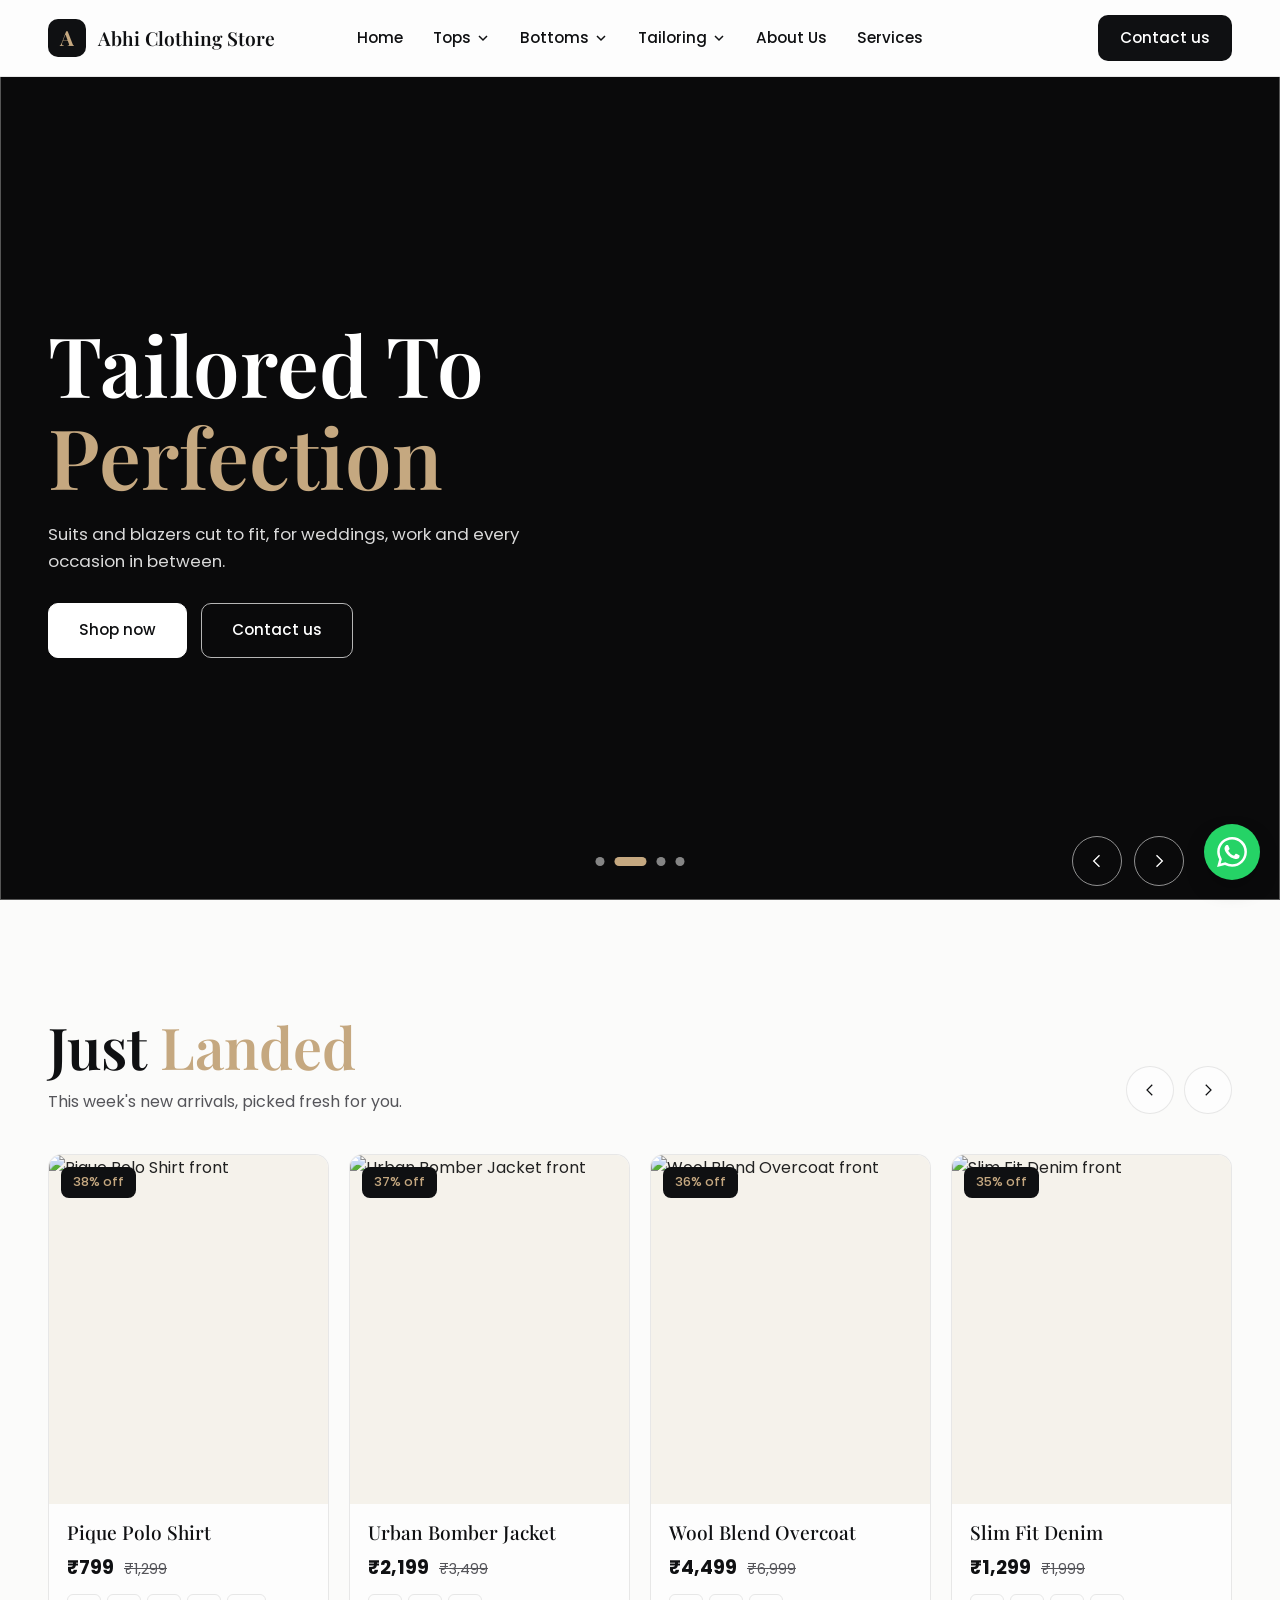
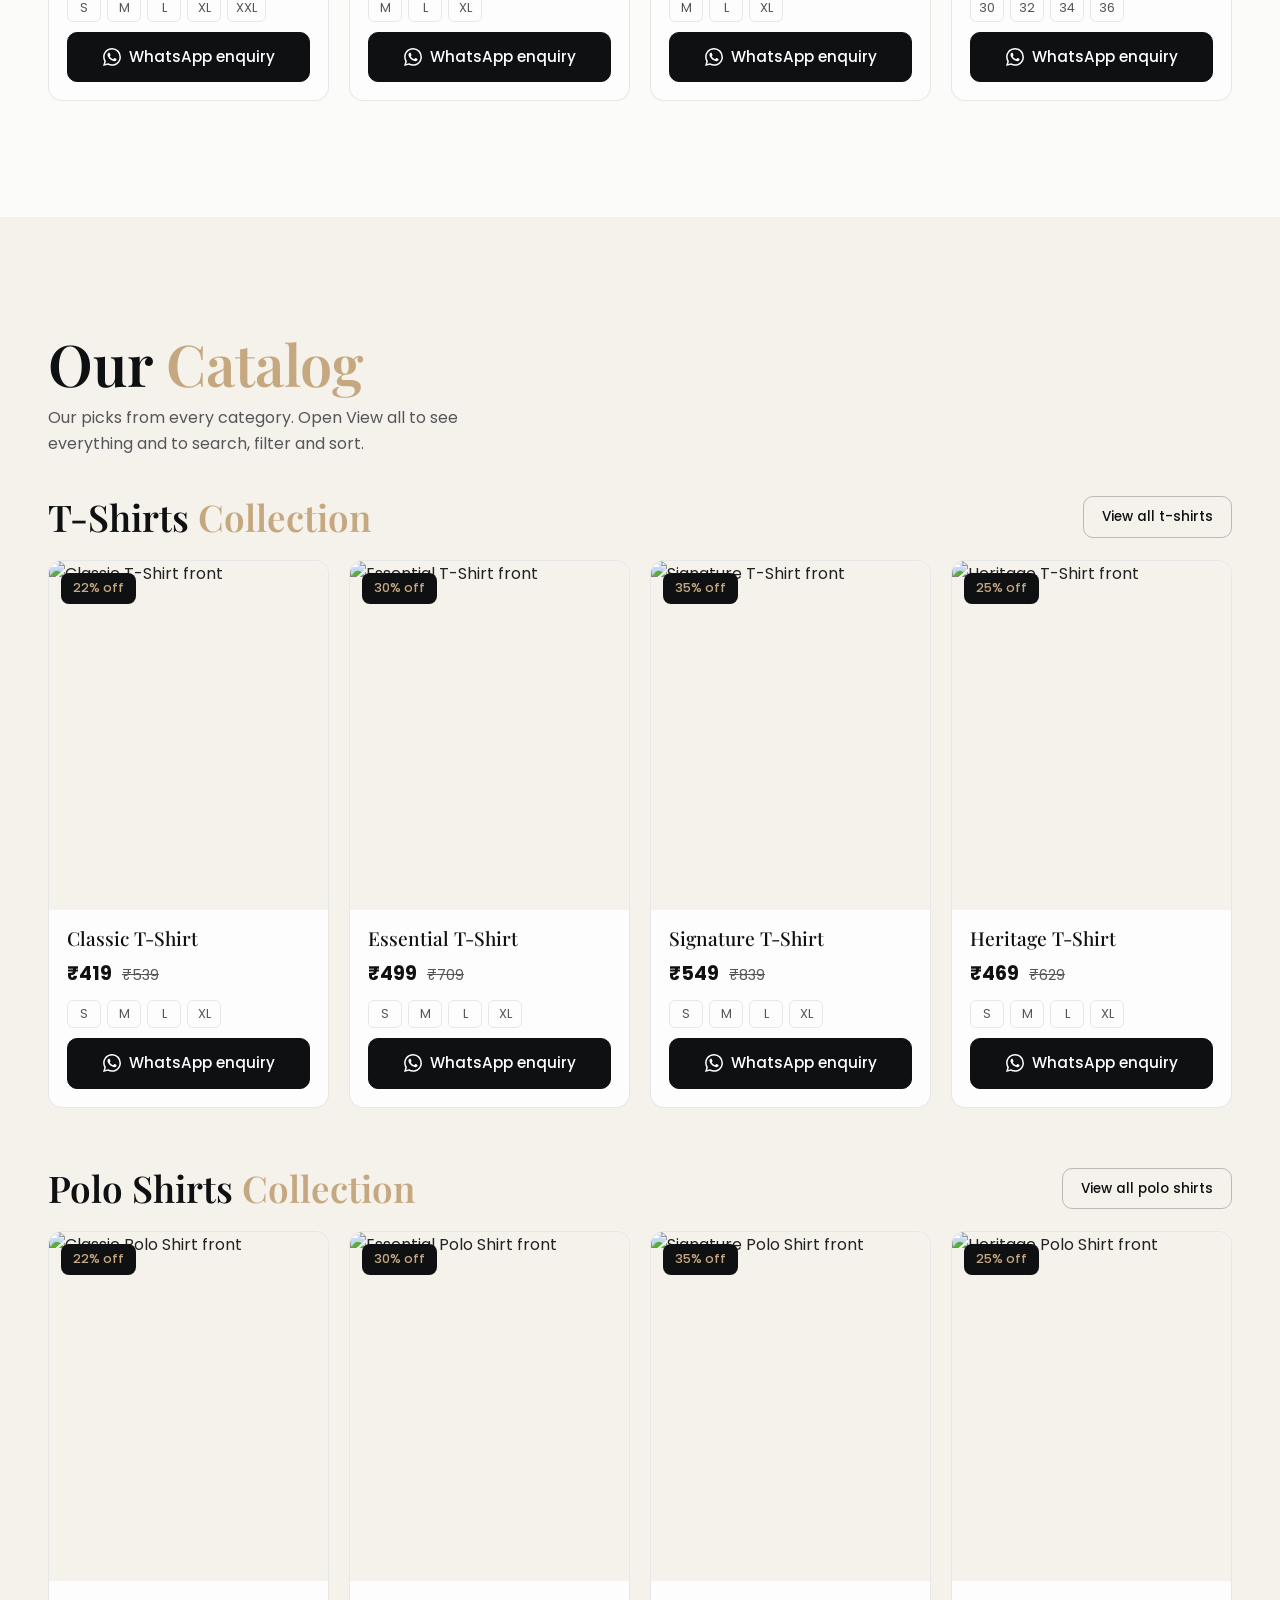
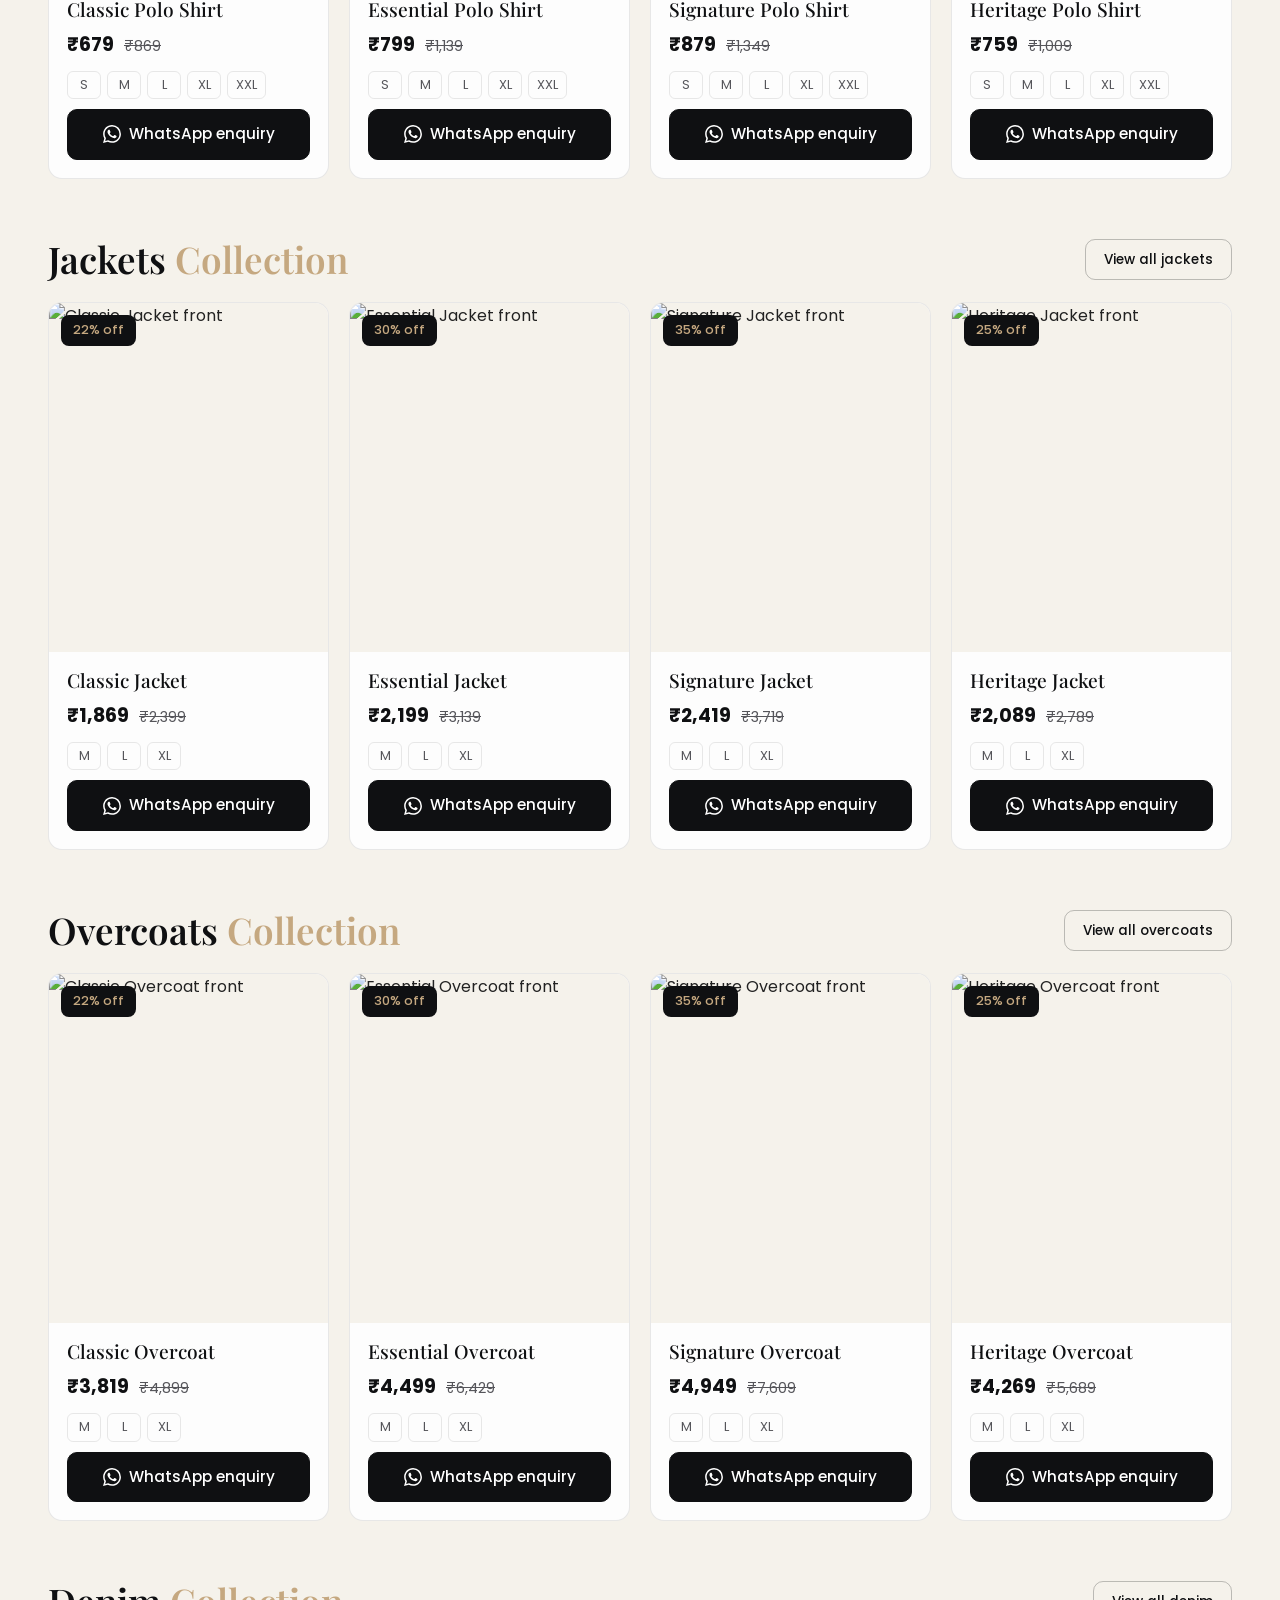
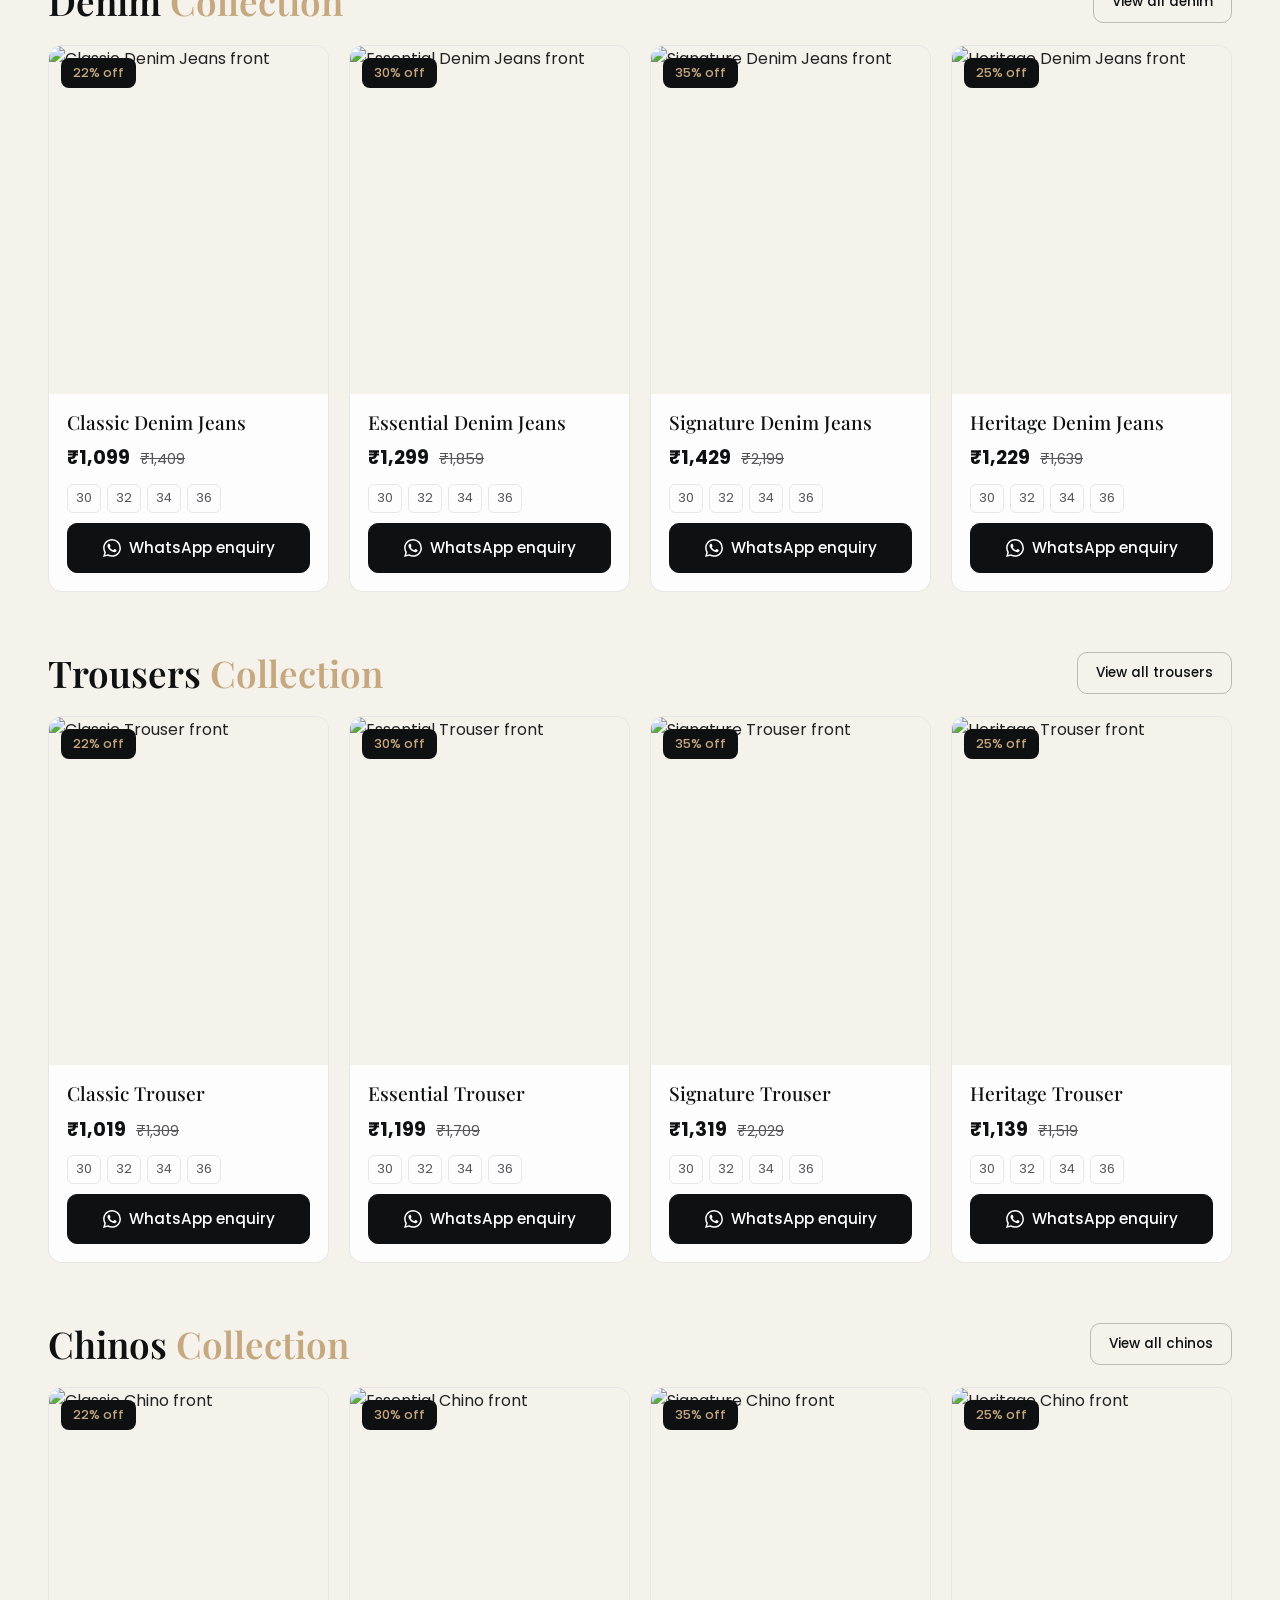
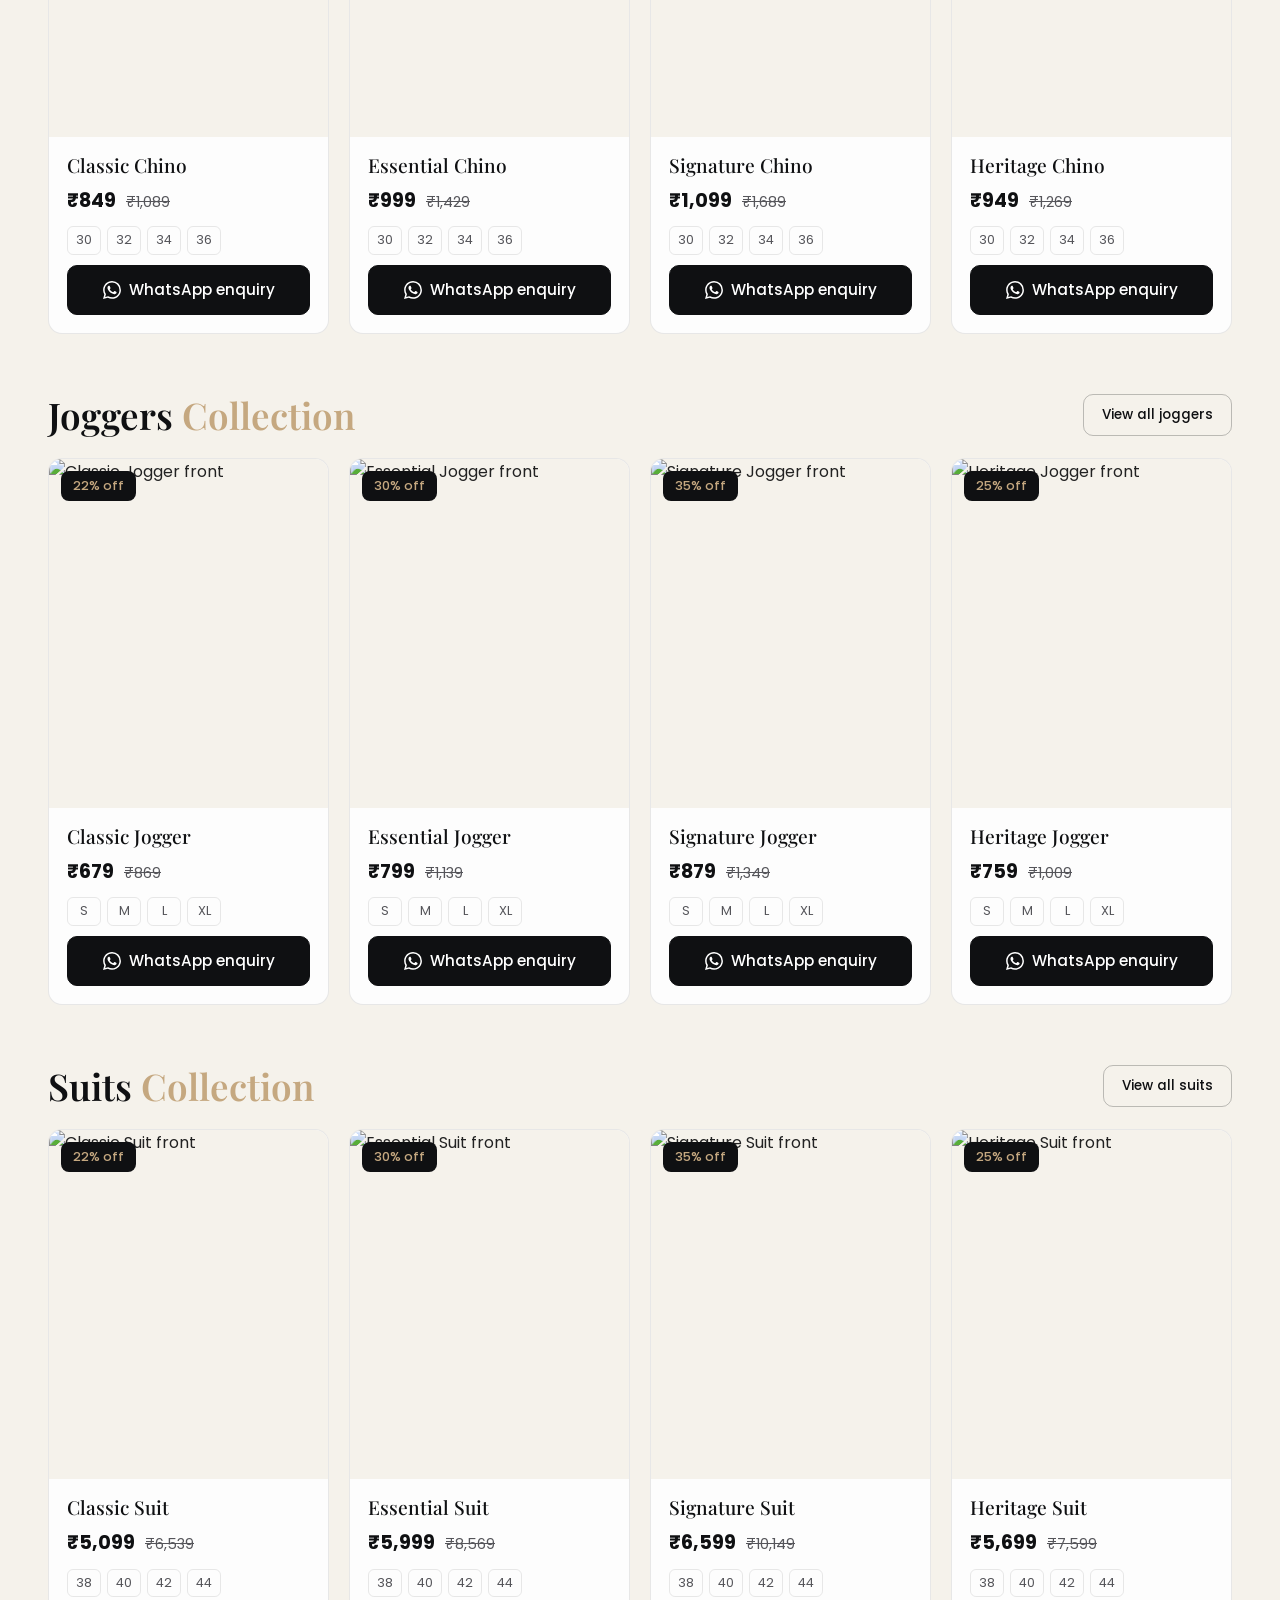
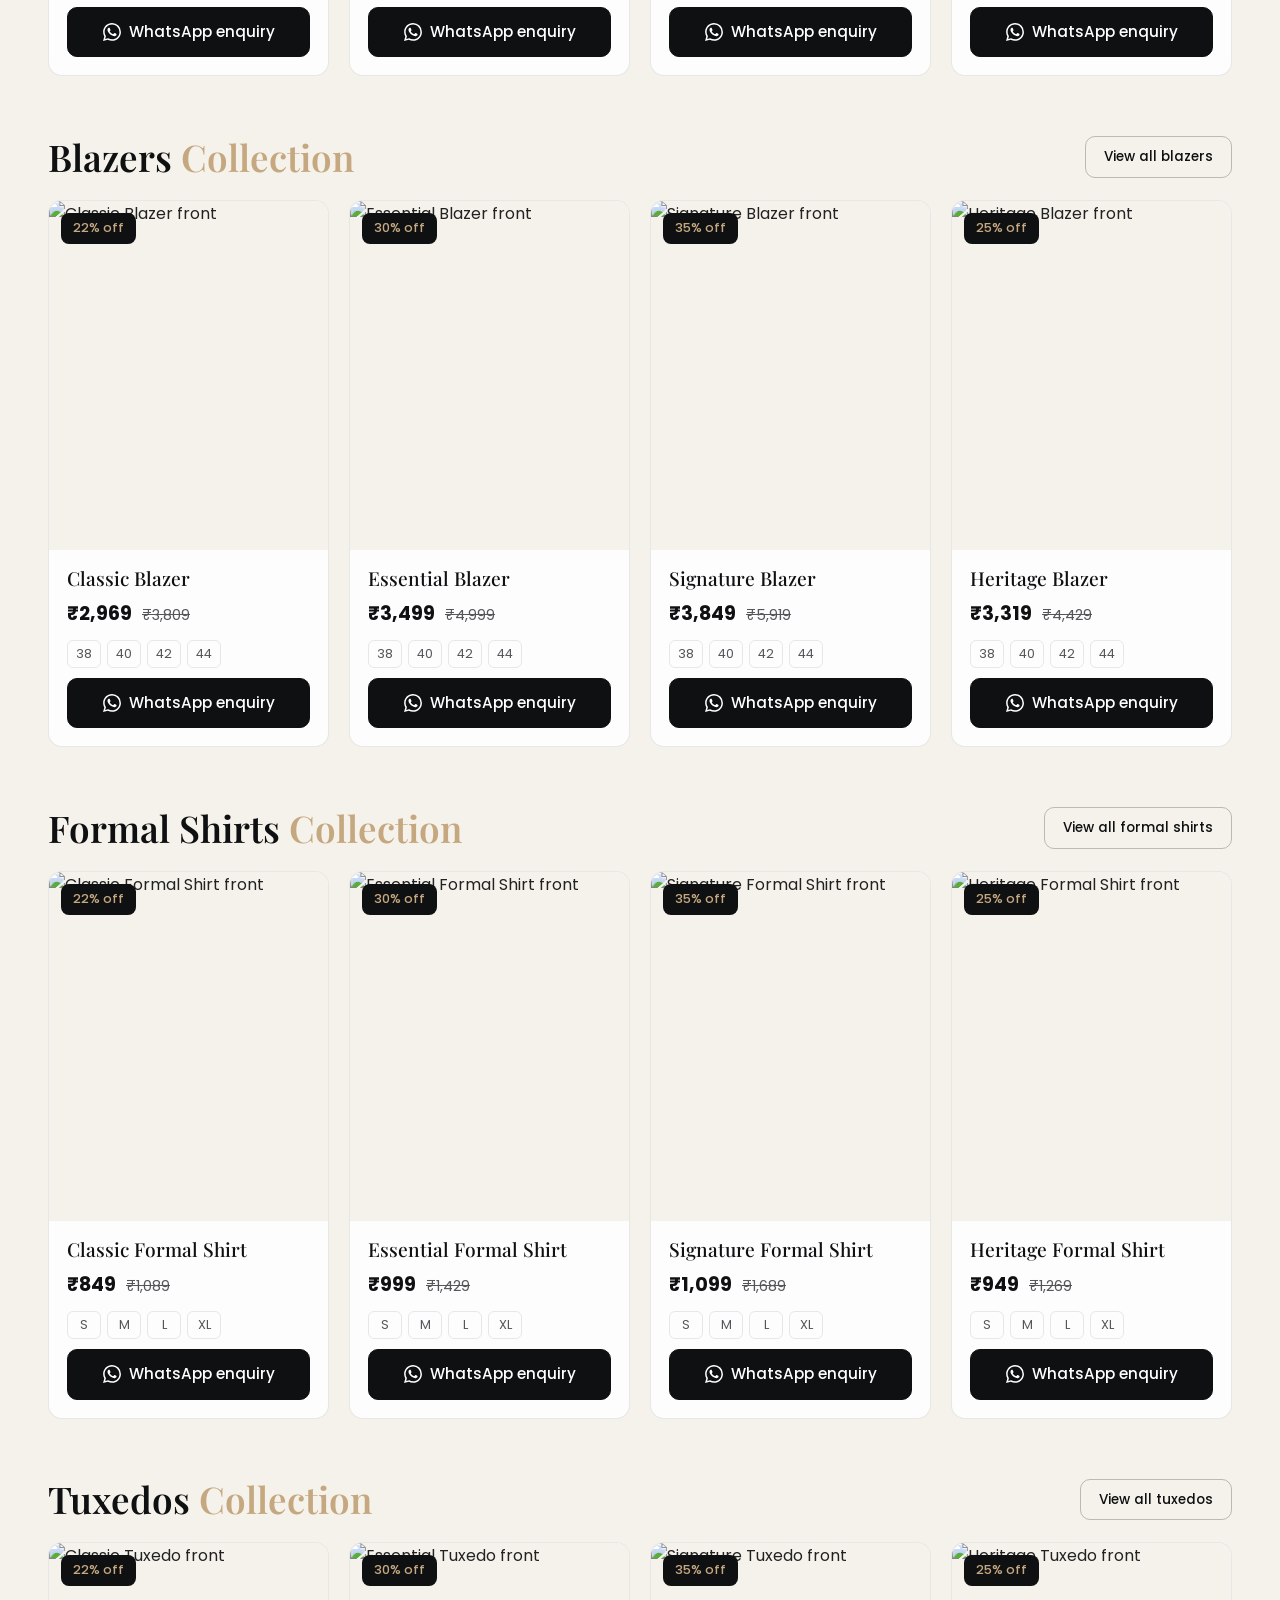
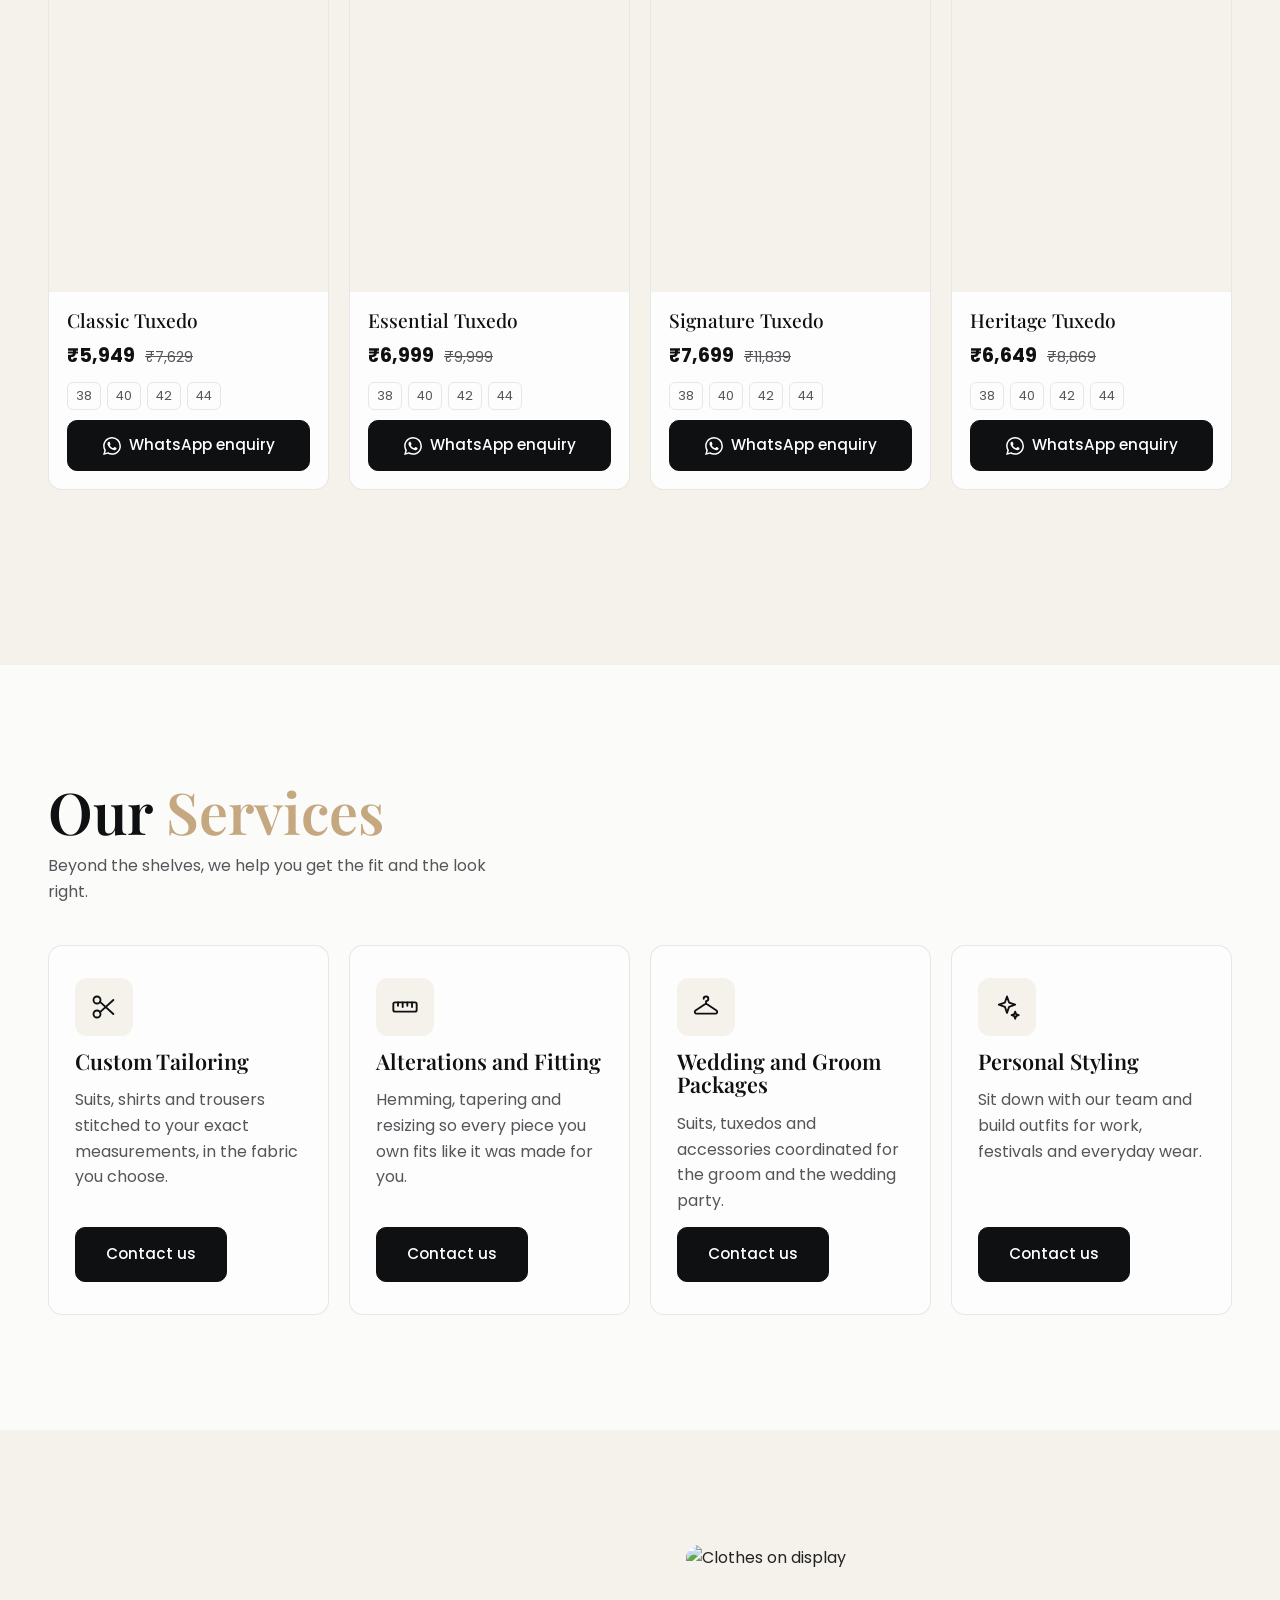
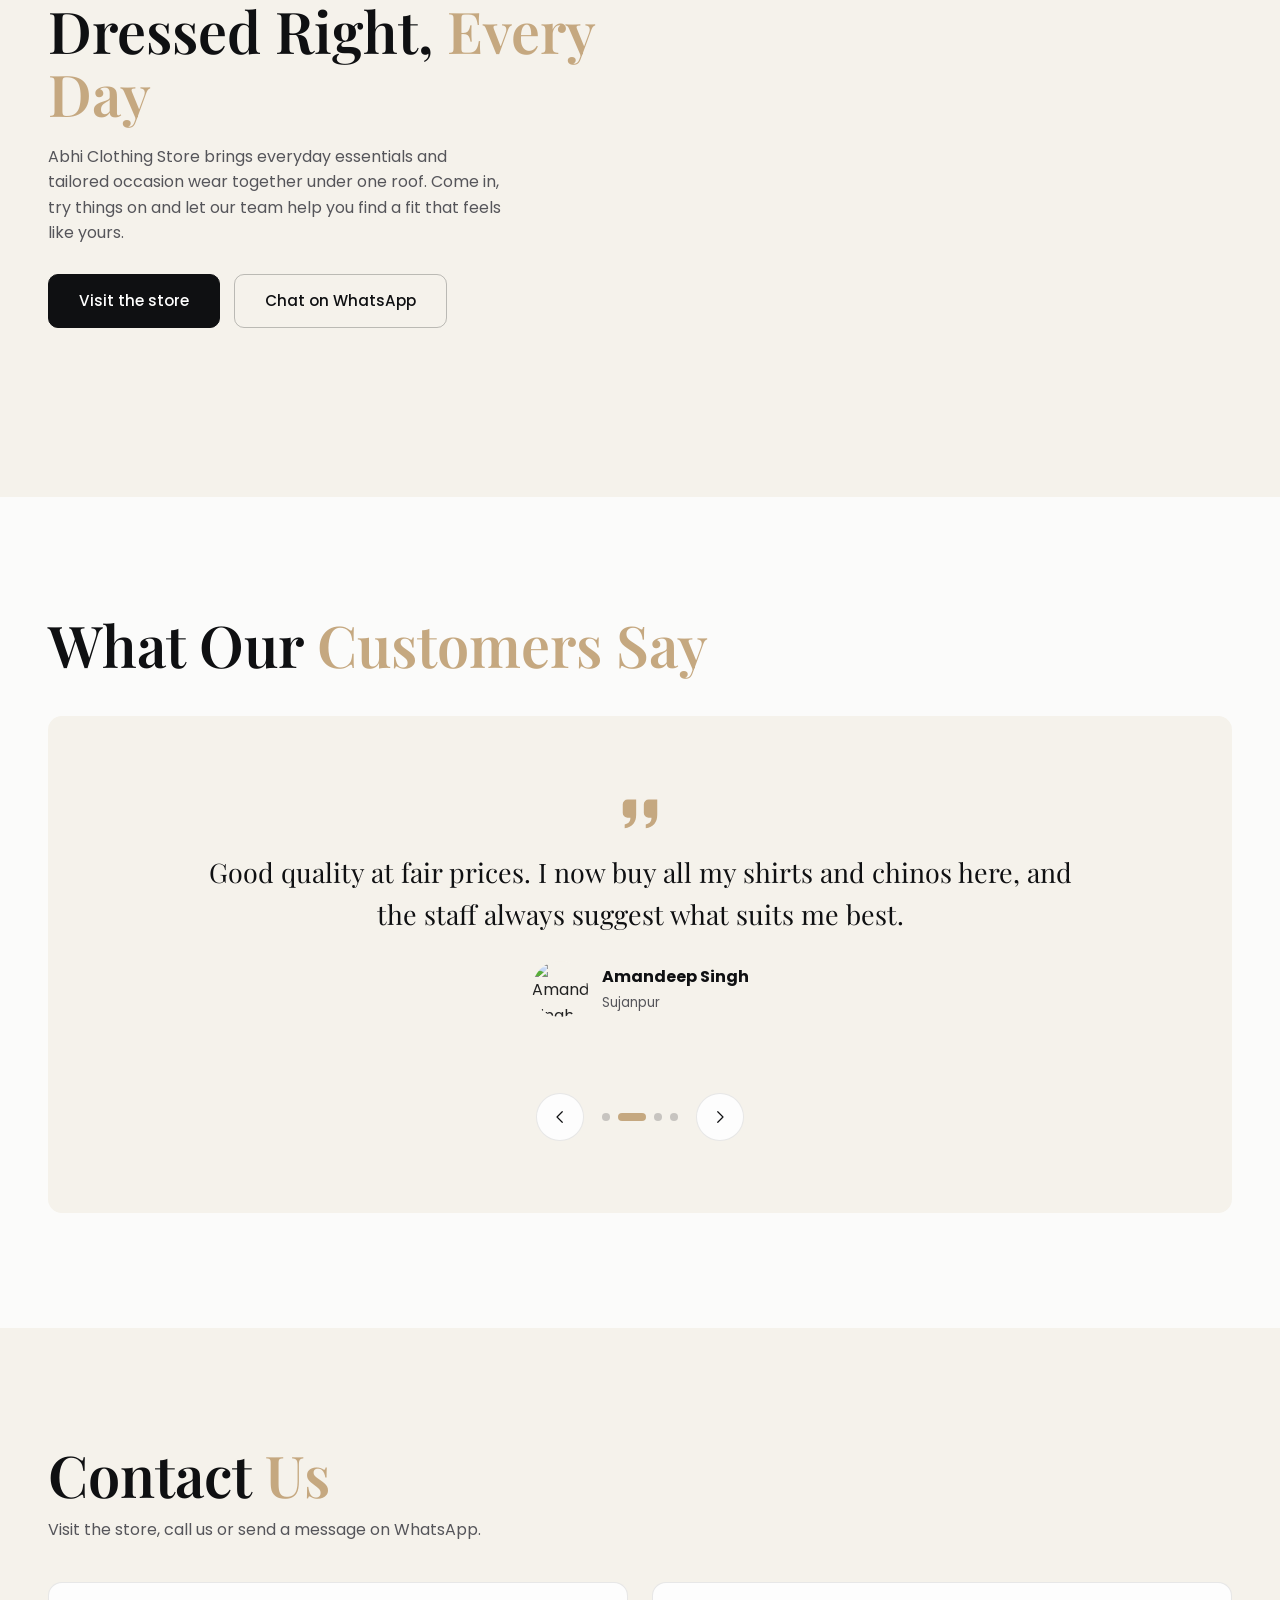
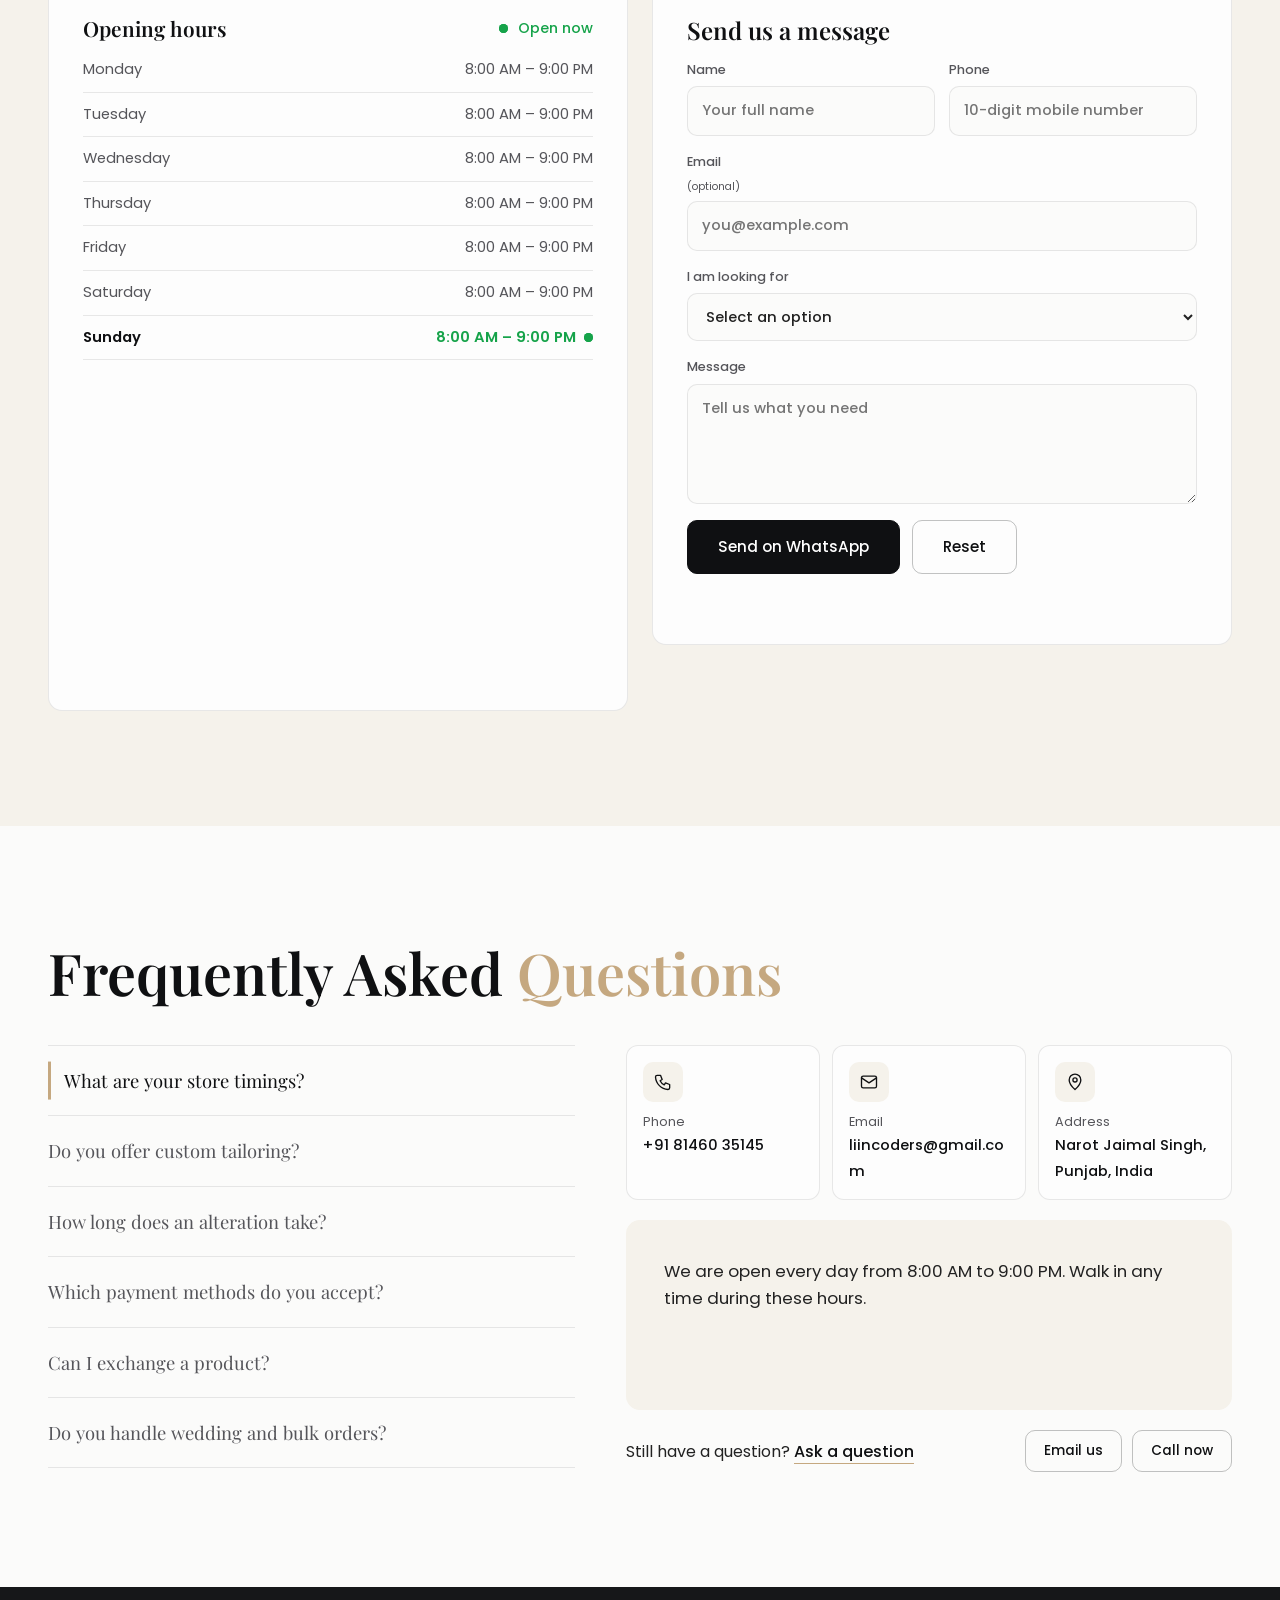
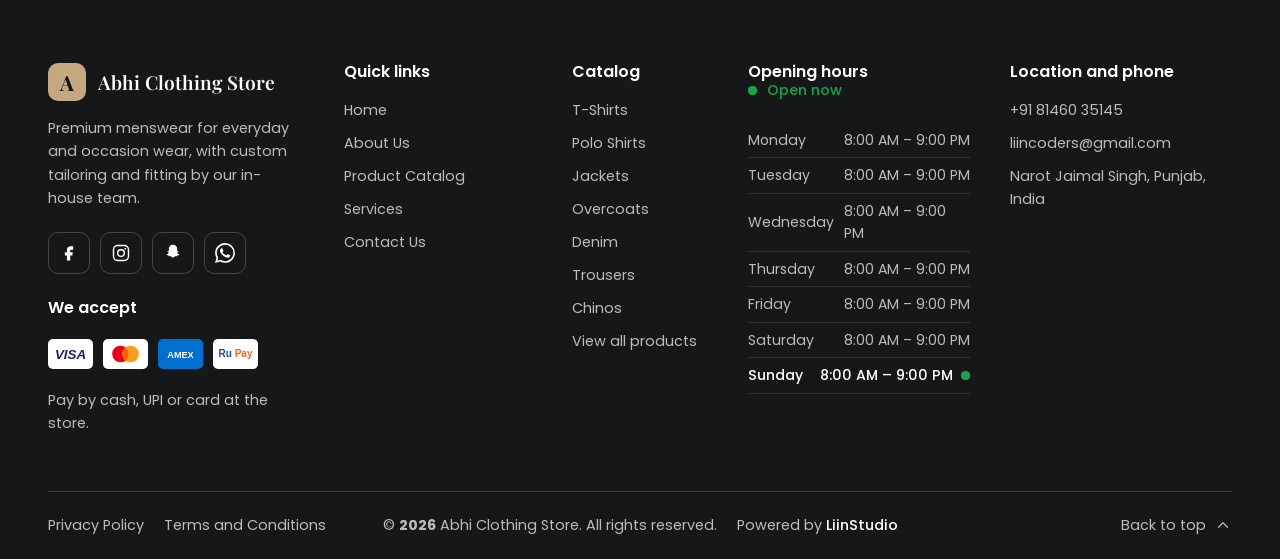
==== index.html @ afdc8471 "success" ====
<!DOCTYPE html>
<html lang="en">

<head>
  <meta charset="UTF-8">
  <meta name="viewport" content="width=device-width, initial-scale=1">
  <title>Abhi Clothing Store</title>
  <link rel="preconnect" href="https://fonts.googleapis.com">
  <link rel="preconnect" href="https://fonts.gstatic.com" crossorigin>
  <link
    href="https://fonts.googleapis.com/css2?family=Playfair+Display:wght@500;600;700&family=Poppins:wght@400;500;600&display=swap"
    rel="stylesheet">
  <link rel="stylesheet" href="style.css">
  <link rel="stylesheet" href="sections.css">
  <link rel="stylesheet" href="responsive.css">
</head>

<body>

  <!-- HEADER: logo left, mega menu navlinks centre, contact button right -->
  <header class="site-header">
    <div class="wrap">
      <a href="#home" class="logo"><span class="logo-mark">A</span><span class="logo-text">Abhi Clothing
          Store</span></a>

      <nav class="main-nav" aria-label="Main">
        <ul>
          <li><a class="nav-link" href="#home">Home</a></li>
          <li><button class="nav-link" type="button" data-menu="tops" aria-expanded="false">Tops<svg viewBox="0 0 12 12"
                fill="none" stroke="currentColor" stroke-width="1.5" aria-hidden="true">
                <path d="M2 4l4 4 4-4" />
              </svg></button></li>
          <li><button class="nav-link" type="button" data-menu="bottoms" aria-expanded="false">Bottoms<svg
                viewBox="0 0 12 12" fill="none" stroke="currentColor" stroke-width="1.5" aria-hidden="true">
                <path d="M2 4l4 4 4-4" />
              </svg></button></li>
          <li><button class="nav-link" type="button" data-menu="tailoring" aria-expanded="false">Tailoring<svg
                viewBox="0 0 12 12" fill="none" stroke="currentColor" stroke-width="1.5" aria-hidden="true">
                <path d="M2 4l4 4 4-4" />
              </svg></button></li>
          <li><a class="nav-link" href="#about">About Us</a></li>
          <li><a class="nav-link" href="#services">Services</a></li>
        </ul>
      </nav>

      <div class="head-end">
        <a class="head-cta" href="#contact">Contact us</a>
        <!-- phone / tablet only: opens the whole catalog panel -->
        <button class="nav-link shop-btn" type="button" data-menu="shop" aria-expanded="false">Shop<svg
            viewBox="0 0 12 12" fill="none" stroke="currentColor" stroke-width="1.5" aria-hidden="true">
            <path d="M2 4l4 4 4-4" />
          </svg></button>
        <button class="menu-btn" type="button" aria-label="Open menu" aria-expanded="false" aria-controls="menu">
          <span class="menu-btn-text">Menu</span><span class="bars"><i></i><i></i></span>
        </button>
      </div>
    </div>

    <!-- Mega menu panel: filled by script.js from the MENU data (floats below the header with a gap) -->
    <div class="mega" id="mega" aria-label="Shop menu"></div>
  </header>

  <!-- FULLSCREEN MENU (phone / tablet) -->
  <div class="menu" id="menu" aria-hidden="true">
    <div class="menu-top">
      <a href="#home" class="logo"><span class="logo-mark">A</span><span class="logo-text">Abhi Clothing
          Store</span></a>
      <button class="menu-x" type="button" aria-label="Close menu"><span class="menu-btn-text">Close</span><span
          class="bars"><i></i><i></i></span></button>
    </div>
    <div class="menu-body">
      <nav class="menu-nav" aria-label="Menu">
        <ul>
          <li style="--i:0"><a href="#home"><span class="thumb"><img data-img="photo-1441984904996-e0b6ba687e04"
                  alt=""></span>Home</a></li>
          <li style="--i:1"><a href="#about"><span class="thumb"><img data-img="photo-1556905055-8f358a7a47b2"
                  alt=""></span>About Us</a></li>
          <li style="--i:2"><a href="#catalog"><span class="thumb"><img data-img="photo-1490481651871-ab68de25d43d"
                  alt=""></span>Product Catalog</a></li>
          <li style="--i:3"><a href="#services"><span class="thumb"><img data-img="photo-1507679799987-c73779587ccf"
                  alt=""></span>Services</a></li>
          <li style="--i:4"><a href="#contact"><span class="thumb"><img data-img="photo-1489987707025-afc232f7ea0f"
                  alt=""></span>Contact Us</a></li>
        </ul>
      </nav>
    </div>
    <div class="menu-foot">
      <a href="tel:+918146035145">+91 81460 35145</a>
      <!-- TODO: client ki email aane par replace karni hai -->
      <a href="mailto:liincoders@gmail.com">liincoders@gmail.com</a>
    </div>
  </div>
  <main>
    <!-- 01. HERO SLIDER -->
    <section class="hero" id="home" aria-roledescription="carousel">
      <div class="h-slide on">
        <img src="https://images.unsplash.com/photo-1441984904996-e0b6ba687e04?auto=format&fit=crop&w=1600&q=70" alt="">
        <div class="h-body">
          <h1>The Winter <span>Collection</span></h1>
          <p>Layered warmth in wool, leather and knit, made for cold mornings.</p>
          <div class="h-btns"><a class="btn btn-solid" href="#arrivals">Shop now</a><a class="btn btn-line"
              href="#contact">Contact us</a></div>
        </div>
      </div>
      <div class="h-slide">
        <img src="https://images.unsplash.com/photo-1507679799987-c73779587ccf?auto=format&fit=crop&w=1600&q=70" alt="">
        <div class="h-body">
          <h1>Tailored To <span>Perfection</span></h1>
          <p>Suits and blazers cut to fit, for weddings, work and every occasion in between.</p>
          <div class="h-btns"><a class="btn btn-solid" href="#arrivals">Shop now</a><a class="btn btn-line"
              href="#contact">Contact us</a></div>
        </div>
      </div>
      <div class="h-slide">
        <img src="https://images.unsplash.com/photo-1490481651871-ab68de25d43d?auto=format&fit=crop&w=1600&q=70" alt="">
        <div class="h-body">
          <h1>Everyday <span>Essentials</span></h1>
          <p>Tees, polos and denim you will reach for first, every single day.</p>
          <div class="h-btns"><a class="btn btn-solid" href="#arrivals">Shop now</a><a class="btn btn-line"
              href="#contact">Contact us</a></div>
        </div>
      </div>
      <div class="h-slide">
        <img src="https://images.unsplash.com/photo-1617137968427-85924c800a22?auto=format&fit=crop&w=1600&q=70" alt="">
        <div class="h-body">
          <h1>Dress For The <span>Occasion</span></h1>
          <p>From festive evenings to formal days, find a look that fits the moment.</p>
          <div class="h-btns"><a class="btn btn-solid" href="#arrivals">Shop now</a><a class="btn btn-line"
              href="#contact">Contact us</a></div>
        </div>
      </div>
      <button class="h-arrow h-prev" type="button" aria-label="Previous slide"><svg viewBox="0 0 24 24" fill="none"
          stroke="currentColor" stroke-width="1.6" aria-hidden="true">
          <path d="M15 5l-7 7 7 7" />
        </svg></button>
      <button class="h-arrow h-next" type="button" aria-label="Next slide"><svg viewBox="0 0 24 24" fill="none"
          stroke="currentColor" stroke-width="1.6" aria-hidden="true">
          <path d="M9 5l7 7-7 7" />
        </svg></button>
      <div class="h-dots"><button type="button" class="on" aria-label="Slide 1"></button><button type="button" class=""
          aria-label="Slide 2"></button><button type="button" class="" aria-label="Slide 3"></button><button
          type="button" class="" aria-label="Slide 4"></button></div>
    </section>

    <!-- 02. LATEST ARRIVALS -->
    <section class="sec" id="arrivals">
      <div class="sec-in">
        <div class="sec-head">
          <div>
            <h2>Just <span>Landed</span></h2>
            <p>This week's new arrivals, picked fresh for you.</p>
          </div>
          <div class="s-arrows">
            <button class="s-arrow s-prev" type="button" aria-label="Previous"><svg viewBox="0 0 24 24" fill="none"
                stroke="currentColor" stroke-width="1.6" aria-hidden="true">
                <path d="M15 5l-7 7 7 7" />
              </svg></button>
            <button class="s-arrow s-next" type="button" aria-label="Next"><svg viewBox="0 0 24 24" fill="none"
                stroke="currentColor" stroke-width="1.6" aria-hidden="true">
                <path d="M9 5l7 7-7 7" />
              </svg></button>
          </div>
        </div>
        <div class="track"></div>
      </div>
    </section>
    <!-- 03. CATALOG (products are generated by site.js) -->
    <section class="sec sand" id="catalog">
      <div class="sec-in">
        <div class="sec-head">
          <div>
            <h2>Our <span>Catalog</span></h2>
            <p>Our picks from every category. Open View all to see everything and to search, filter and sort.</p>
          </div>
        </div>

        <div id="shop"></div>
      </div>
    </section>

    <!-- 04. SERVICES -->
    <section class="sec" id="services">
      <div class="sec-in">
        <div class="sec-head">
          <div>
            <h2>Our <span>Services</span></h2>
            <p>Beyond the shelves, we help you get the fit and the look right.</p>
          </div>
        </div>
        <div class="svc-grid">
          <article class="svc"><span class="ico"><svg viewBox="0 0 24 24" fill="none" stroke="currentColor"
                stroke-width="1.6" stroke-linecap="round" stroke-linejoin="round" aria-hidden="true">
                <path d="M8.6 7.6L20 18M8.6 16.4L20 6" />
                <circle cx='6' cy='6' r='3' />
                <circle cx='6' cy='18' r='3' />
              </svg></span>
            <h3>Custom Tailoring</h3>
            <p>Suits, shirts and trousers stitched to your exact measurements, in the fabric you choose.</p><a
              class="btn btn-dark" href="#contact">Contact us</a>
          </article>
          <article class="svc"><span class="ico"><svg viewBox="0 0 24 24" fill="none" stroke="currentColor"
                stroke-width="1.6" stroke-linecap="round" stroke-linejoin="round" aria-hidden="true">
                <rect x='2' y='8' width='20' height='8' rx='1.5' />
                <path d="M6 8v3M10 8v4M14 8v3M18 8v4" />
              </svg></span>
            <h3>Alterations and Fitting</h3>
            <p>Hemming, tapering and resizing so every piece you own fits like it was made for you.</p><a
              class="btn btn-dark" href="#contact">Contact us</a>
          </article>
          <article class="svc"><span class="ico"><svg viewBox="0 0 24 24" fill="none" stroke="currentColor"
                stroke-width="1.6" stroke-linecap="round" stroke-linejoin="round" aria-hidden="true">
                <path d="M12 7a2 2 0 1 0-2-2M12 7v2L3 15a1.5 1.5 0 0 0 .9 2.7h16.2A1.5 1.5 0 0 0 21 15l-9-6" />
              </svg></span>
            <h3>Wedding and Groom Packages</h3>
            <p>Suits, tuxedos and accessories coordinated for the groom and the wedding party.</p><a
              class="btn btn-dark" href="#contact">Contact us</a>
          </article>
          <article class="svc"><span class="ico"><svg viewBox="0 0 24 24" fill="none" stroke="currentColor"
                stroke-width="1.6" stroke-linecap="round" stroke-linejoin="round" aria-hidden="true">
                <path
                  d="M12 3l1.8 5.2L19 10l-5.2 1.8L12 17l-1.8-5.2L5 10l5.2-1.8zM19 16l.8 2.2L22 19l-2.2.8L19 22l-.8-2.2L16 19l2.2-.8z" />
              </svg></span>
            <h3>Personal Styling</h3>
            <p>Sit down with our team and build outfits for work, festivals and everyday wear.</p><a
              class="btn btn-dark" href="#contact">Contact us</a>
          </article>
        </div>
      </div>
    </section>

    <!-- 05. CTA (also the About Us anchor) -->
    <section class="sec sand" id="about">
      <div class="sec-in cta">
        <div>
          <h2>Dressed Right, <span>Every Day</span></h2>
          <p>Abhi Clothing Store brings everyday essentials and tailored occasion wear together under one roof. Come in,
            try things on and let our team help you find a fit that feels like yours.</p>
          <div class="h-btns"><a class="btn btn-dark" href="#contact">Visit the store</a><a class="btn btn-out"
              href="https://wa.me/918146035145" target="_blank" rel="noopener">Chat on WhatsApp</a></div>
        </div>
        <div class="cta-i"><img
            src="https://images.unsplash.com/photo-1523381210434-271e8be1f52b?auto=format&fit=crop&w=1000&q=70"
            alt="Clothes on display" loading="lazy"></div>
      </div>
    </section>

    <!-- 05b. TESTIMONIALS -->
    <section class="sec" id="reviews">
      <div class="sec-in">
        <div class="sec-head">
          <div>
            <h2>What Our <span>Customers Say</span></h2>
          </div>
        </div>
        <div class="tm">
          <div>
            <svg class="tm-q" viewBox="0 0 24 24" aria-hidden="true">
              <path
                d="M10 6H5.5A2.5 2.5 0 0 0 3 8.5V13a2.5 2.5 0 0 0 2.5 2.5H7c0 2-1 3-3 3.5V21c4-.5 6-3 6-7V6zm11 0h-4.5A2.5 2.5 0 0 0 14 8.5V13a2.5 2.5 0 0 0 2.5 2.5H18c0 2-1 3-3 3.5V21c4-.5 6-3 6-7V6z" />
            </svg>
            <div class="tm-slides">
              <figure class="tm-s on">
                <blockquote>Bought a suit for my brother's wedding and the fit was spot on. The team patiently showed me
                  every option and the alteration was ready before the function.</blockquote>
                <figcaption><img
                    src="https://images.unsplash.com/photo-1507003211169-0a1dd7228f2d?auto=format&fit=crop&w=120&h=120&q=70"
                    alt="Karan Mehta" width="56" height="56" loading="lazy">
                  <div><b>Karan Mehta</b><small>Pathankot</small></div>
                </figcaption>
              </figure>
              <figure class="tm-s">
                <blockquote>Good quality at fair prices. I now buy all my shirts and chinos here, and the staff always
                  suggest what suits me best.</blockquote>
                <figcaption><img
                    src="https://images.unsplash.com/photo-1500648767791-00dcc994a43e?auto=format&fit=crop&w=120&h=120&q=70"
                    alt="Amandeep Singh" width="56" height="56" loading="lazy">
                  <div><b>Amandeep Singh</b><small>Sujanpur</small></div>
                </figcaption>
              </figure>
              <figure class="tm-s">
                <blockquote>The custom blazer turned out better than I imagined. Clean stitching, right fabric and
                  delivered on the promised day.</blockquote>
                <figcaption><img
                    src="https://images.unsplash.com/photo-1472099645785-5658abf4ff4e?auto=format&fit=crop&w=120&h=120&q=70"
                    alt="Vikram Sethi" width="56" height="56" loading="lazy">
                  <div><b>Vikram Sethi</b><small>Narot Jaimal Singh</small></div>
                </figcaption>
              </figure>
              <figure class="tm-s">
                <blockquote>Honest advice and a very wide range. I picked a full wedding look in one visit without any
                  stress.</blockquote>
                <figcaption><img
                    src="https://images.unsplash.com/photo-1519085360753-af0119f7cbe7?auto=format&fit=crop&w=120&h=120&q=70"
                    alt="Gurpreet Bajwa" width="56" height="56" loading="lazy">
                  <div><b>Gurpreet Bajwa</b><small>Pathankot</small></div>
                </figcaption>
              </figure>
            </div>
            <div class="tm-nav">
              <button class="s-arrow tm-prev" type="button" aria-label="Previous review"><svg viewBox="0 0 24 24"
                  fill="none" stroke="currentColor" stroke-width="1.6" stroke-linecap="round" stroke-linejoin="round"
                  aria-hidden="true">
                  <path d="M15 5l-7 7 7 7" />
                </svg></button>
              <div class="tm-dots"><button type="button" class="on" aria-label="Review 1"></button><button type="button"
                  class="" aria-label="Review 2"></button><button type="button" class=""
                  aria-label="Review 3"></button><button type="button" class="" aria-label="Review 4"></button></div>
              <button class="s-arrow tm-next" type="button" aria-label="Next review"><svg viewBox="0 0 24 24"
                  fill="none" stroke="currentColor" stroke-width="1.6" stroke-linecap="round" stroke-linejoin="round"
                  aria-hidden="true">
                  <path d="M9 5l7 7-7 7" />
                </svg></button>
            </div>
          </div>
        </div>
      </div>
    </section>

    <!-- 06. CONTACT -->
    <section class="sec sand" id="contact">
      <div class="sec-in">
        <div class="sec-head">
          <div>
            <h2>Contact <span>Us</span></h2>
            <p>Visit the store, call us or send a message on WhatsApp.</p>
          </div>
        </div>
        <div class="ct">
          <div class="box">

            <div class="hours">
              <div class="hrs-h">
                <h3>Opening hours</h3><span class="live" id="live"><i class="dot"></i><em></em></span>
              </div>
              <ul id="hrs"></ul>
            </div>
            <iframe class="map" title="Store location" loading="lazy" allowfullscreen
              referrerpolicy="no-referrer-when-downgrade"
              src="https://www.google.com/maps?q=Narot+Jaimal+Singh,+Punjab,+India&output=embed"></iframe>
          </div>
          <div class="box">
            <form id="cf" method="post" action="#contact" novalidate>
              <h3>Send us a message</h3>
              <div class="row2">
                <label class="f">Name<input name="n" autocomplete="name" placeholder="Your full name"></label>
                <label class="f">Phone<input name="p" type="tel" inputmode="numeric" maxlength="10"
                    autocomplete="tel-national" placeholder="10-digit mobile number"></label>
              </div>
              <label class="f">Email <small>(optional)</small><input name="e" type="email" autocomplete="email"
                  placeholder="you@example.com"></label>
              <label class="f">I am looking for<select name="s">
                  <option value="">Select an option</option>
                  <option>Tops (T-shirts, polos, jackets)</option>
                  <option>Bottoms (denim, trousers, chinos)</option>
                  <option>Suits and blazers</option>
                  <option>Custom tailoring</option>
                  <option>Alterations</option>
                  <option>Wedding looks</option>
                  <option>Something else</option>
                </select></label>
              <label class="f">Message<textarea name="m" rows="4"
                  placeholder="Tell us what you need"></textarea></label>
              <div class="fb"><button class="btn btn-dark" type="submit">Send on WhatsApp</button><button
                  class="btn btn-out" type="reset">Reset</button></div>
              <p class="note" id="note" role="status"></p>
            </form>
          </div>
        </div>
      </div>
    </section>

    <!-- 07. FAQ -->
    <section class="sec" id="faq">
      <div class="sec-in">
        <div class="sec-head">
          <div>
            <h2>Frequently Asked <span>Questions</span></h2>
          </div>
        </div>
        <div class="faq">
          <div class="faq-q" role="tablist"></div>
          <div class="faq-r">
            <ul class="info3">
              <li><span class="ico"><svg viewBox="0 0 24 24" fill="none" stroke="currentColor" stroke-width="1.6"
                    stroke-linecap="round" stroke-linejoin="round" aria-hidden="true">
                    <path
                      d="M5 4h4l2 5-2.5 1.5a11 11 0 0 0 5 5L15 13l5 2v4a2 2 0 0 1-2 2A16 16 0 0 1 3 6a2 2 0 0 1 2-2z" />
                  </svg></span>
                <div><small>Phone</small><a href="tel:+918146035145">+91 81460 35145</a></div>
              </li>
              <li><span class="ico"><svg viewBox="0 0 24 24" fill="none" stroke="currentColor" stroke-width="1.6"
                    stroke-linecap="round" stroke-linejoin="round" aria-hidden="true">
                    <rect x="3" y="5" width="18" height="14" rx="2" />
                    <path d="M3 7l9 6 9-6" />
                  </svg></span>
                <div><small>Email</small><a href="mailto:liincoders@gmail.com">liincoders@gmail.com</a></div>
              </li>
              <li><span class="ico"><svg viewBox="0 0 24 24" fill="none" stroke="currentColor" stroke-width="1.6"
                    stroke-linecap="round" stroke-linejoin="round" aria-hidden="true">
                    <path d="M12 21s7-6.2 7-11.5A7 7 0 0 0 5 9.5C5 14.8 12 21 12 21z" />
                    <circle cx="12" cy="9.5" r="2.5" />
                  </svg></span>
                <div><small>Address</small><span>Narot Jaimal Singh, Punjab, India</span></div>
              </li>
            </ul>
            <div class="faq-a" role="tabpanel"></div>
            <div class="ask">
              <p>Still have a question? <a
                  href="mailto:liincoders@gmail.com?subject=Question%20for%20Abhi%20Clothing%20Store">Ask a question</a>
              </p>
              <div class="ask-btns"><a class="btn btn-out sm" href="mailto:liincoders@gmail.com">Email us</a><a
                  class="btn btn-out sm" href="tel:+918146035145">Call now</a></div>
            </div>
          </div>
        </div>
      </div>
    </section>
  </main>

  <!-- 08. MEGA FOOTER -->
  <footer class="foot">
    <div class="foot-g">
      <div>
        <a href="#home" class="logo"><span class="logo-mark">A</span><span class="logo-text">Abhi Clothing
            Store</span></a>
        <p class="fd">Premium menswear for everyday and occasion wear, with custom tailoring and fitting by our in-house
          team.</p>
        <div class="soc"><a href="https://www.facebook.com/" target="_blank" rel="noopener" aria-label="Facebook"><svg
              viewBox="0 0 24 24" fill="currentColor">
              <path d="M14 8h3V4h-3c-2.8 0-4.5 1.7-4.5 4.5V11H7v4h2.5v6h4v-6H16l.5-4h-3V8.8c0-.5.2-.8.8-.8z" />
            </svg></a>
          <a href="https://www.instagram.com/" target="_blank" rel="noopener" aria-label="Instagram"><svg
              viewBox="0 0 24 24" fill="none" stroke="currentColor" stroke-width="1.7">
              <rect x="3" y="3" width="18" height="18" rx="5" />
              <circle cx="12" cy="12" r="4" />
              <circle cx="17.2" cy="6.8" r="1" fill="currentColor" stroke="none" />
            </svg></a>
          <a href="https://www.snapchat.com/" target="_blank" rel="noopener" aria-label="Snapchat"><svg
              viewBox="0 0 24 24" fill="currentColor">
              <path
                d="M12 2c3 0 5 2.2 5 5v2.5c.6.3 1.4.4 2 .4-.3.7-1.2 1-2 1.2.4 1.5 1.5 2.5 3 3-.8.7-1.8.9-2.8 1-.2.5-.5.9-1 .9-.6 0-1.3-.3-2.1.2-.6.4-1.3 1.3-2.1 1.3s-1.5-.9-2.1-1.3c-.8-.5-1.5-.2-2.1-.2-.5 0-.8-.4-1-.9-1-.1-2-.3-2.8-1 1.5-.5 2.6-1.5 3-3-.8-.2-1.7-.5-2-1.2.6 0 1.4-.1 2-.4V7c0-2.8 2-5 5-5z" />
            </svg></a>
          <a href="https://wa.me/918146035145" target="_blank" rel="noopener" aria-label="WhatsApp"><svg
              viewBox="0 0 24 24" fill="currentColor">
              <use href="#wa-p" />
            </svg></a>
        </div>
        <br>
       <h4>We accept</h4> 
       <div>
        
        <div class="cards"><svg viewBox="0 0 54 36" role="img" aria-label="Visa">
            <rect width="54" height="36" rx="6" fill="#fff" /><text x="27" y="24" text-anchor="middle"
              font-family="Arial" font-weight="900" font-style="italic" font-size="16" fill="#1A1F71">VISA</text>
          </svg>
          <svg viewBox="0 0 54 36" role="img" aria-label="Mastercard">
            <rect width="54" height="36" rx="6" fill="#fff" />
            <circle cx="21" cy="18" r="10" fill="#EB001B" />
            <circle cx="33" cy="18" r="10" fill="#F79E1B" />
            <path d="M27 10.3a10 10 0 0 1 0 15.4 10 10 0 0 1 0-15.4z" fill="#FF5F00" />
          </svg>
          <svg viewBox="0 0 54 36" role="img" aria-label="American Express">
            <rect width="54" height="36" rx="6" fill="#006FCF" /><text x="27" y="23" text-anchor="middle"
              font-family="Arial" font-weight="700" font-size="11" fill="#fff">AMEX</text>
          </svg>
          <svg viewBox="0 0 54 36" role="img" aria-label="RuPay">
            <rect width="54" height="36" rx="6" fill="#fff" /><text x="27" y="22" text-anchor="middle"
              font-family="Arial" font-weight="700" font-size="12">
              <tspan fill="#1C4A9B">Ru</tspan>
              <tspan fill="#F26522">Pay</tspan>
            </text>
          </svg>
        </div>
        <p class="fd">Pay by cash, UPI or card at the store.</p>
      </div> 
      </div>
      <div>
        <h4>Quick links</h4>
        <ul>
          <li><a href="#home">Home</a></li>
          <li><a href="#about">About Us</a></li>
          <li><a href="#catalog">Product Catalog</a></li>
          <li><a href="#services">Services</a></li>
          <li><a href="#contact">Contact Us</a></li>
        </ul>
      </div>
      
      <div>
        <h4>Catalog</h4>
        <ul class="cols2">
          <li><a href="products.html#t-shirts">T-Shirts</a></li>
          <li><a href="products.html#polo-shirts">Polo Shirts</a></li>
          <li><a href="products.html#jackets">Jackets</a></li>
          <li><a href="products.html#overcoats">Overcoats</a></li>
          <li><a href="products.html#denim">Denim</a></li>
          <li><a href="products.html#trousers">Trousers</a></li>
          <li><a href="products.html#chinos">Chinos</a></li>
          <li><a href="products.html">View all products</a></li>
          <!-- <li><a href="products.html#joggers">Joggers</a></li>
          <li><a href="products.html#suits">Suits</a></li>
          <li><a href="products.html#blazers">Blazers</a></li>
          <li><a href="products.html#formal-shirts">Formal Shirts</a></li>
          <li><a href="products.html#tuxedos">Tuxedos</a></li> -->
        </ul>
      </div>
      <div>
        <h4><span>Opening hours</span>&nbsp;&nbsp;&nbsp;<span class="live" id="flive"><i class="dot"></i><em></em></span></h4>
       <div class="fh">
          <div class="fh-h">
          </div>
          <ul id="fhrs"></ul>
        </div>
        </div>
      <div> 
        <h4>Location and phone</h4>
        <ul>
          <li><a href="tel:+918146035145">+91 81460 35145</a></li>
          <li><a href="mailto:liincoders@gmail.com">liincoders@gmail.com</a></li>
          <li>Narot Jaimal Singh, Punjab, India</li>
        </ul>
      </div>
      
    </div>
    <div class="foot-b">
      <div class="leg"><a href="#" data-legal="privacy">Privacy Policy</a><a href="#" data-legal="terms">Terms and
          Conditions</a></div>
      <p class="cp"><span>&copy; <b id="yr">2026</b> Abhi Clothing Store. All rights reserved.</span> <span>Powered by
          <a href="https://liinstudio.netlify.app/" target="_blank" rel="noopener">LiinStudio</a></span></p>
      <a class="totop" href="#home">Back to top <svg viewBox="0 0 24 24" fill="none" stroke="currentColor"
          stroke-width="1.6" stroke-linecap="round" stroke-linejoin="round" aria-hidden="true">
          <path d="M6 15l6-6 6 6" />
        </svg></a>
    </div>
  </footer>
  <dialog id="legal"><button class="dx" type="button" aria-label="Close">&times;</button>
    <h3></h3>
    <p></p>
  </dialog>


  <!-- Lightbox (product photos) -->
  <div class="lb" id="lb" aria-label="Product photos"><button class="lb-x" type="button"
      aria-label="Close">&times;</button><img class="lb-img" alt="">
    <div class="lb-th"></div>
  </div>

  <!-- Fixed WhatsApp chat -->
  <a class="wa" href="https://wa.me/918146035145?text=Hi%20Abhi%20Clothing%20Store%2C%20I%20want%20to%20enquire."
    target="_blank" rel="noopener" aria-label="Chat on WhatsApp"><svg viewBox="0 0 24 24" aria-hidden="true">
      <path id="wa-p"
        d="M17.472 14.382c-.297-.149-1.758-.867-2.03-.967-.273-.099-.471-.148-.67.15-.197.297-.767.966-.94 1.164-.173.199-.347.223-.644.075-.297-.15-1.255-.463-2.39-1.475-.883-.788-1.48-1.761-1.653-2.059-.173-.297-.018-.458.13-.606.134-.133.298-.347.446-.52.149-.174.198-.298.298-.497.099-.198.05-.371-.025-.52-.075-.149-.669-1.612-.916-2.207-.242-.579-.487-.5-.669-.51-.173-.008-.371-.01-.57-.01-.198 0-.52.074-.792.372-.272.297-1.04 1.016-1.04 2.479 0 1.462 1.065 2.875 1.213 3.074.149.198 2.096 3.2 5.077 4.487.709.306 1.262.489 1.694.625.712.227 1.36.195 1.871.118.571-.085 1.758-.719 2.006-1.413.248-.694.248-1.289.173-1.413-.074-.124-.272-.198-.57-.347m-5.421 7.403h-.004a9.87 9.87 0 01-5.031-1.378l-.361-.214-3.741.982.998-3.648-.235-.374a9.86 9.86 0 01-1.51-5.26c.001-5.45 4.436-9.884 9.888-9.884 2.64 0 5.122 1.03 6.988 2.898a9.825 9.825 0 012.893 6.994c-.003 5.45-4.437 9.884-9.885 9.884m8.413-18.297A11.815 11.815 0 0012.05 0C5.495 0 .16 5.335.157 11.892c0 2.096.547 4.142 1.588 5.945L.057 24l6.305-1.654a11.882 11.882 0 005.683 1.448h.005c6.554 0 11.89-5.335 11.893-11.893a11.821 11.821 0 00-3.48-8.413Z" />
    </svg></a>

  <script src="script.js"></script>
  <script src="sections.js"></script>
  <script src="site.js"></script>
</body>

</html>
---- style.css ----
/* Abhi Clothing Store — Single header + Mega Menu */
:root {
  --base: #FBFBFA;
  /* body background */
  --text: #222222;
  /* body text */
  --head: #0F1012;
  /* headings */
  --hdr: #FDFDFD;
  /* header + menu cards */
  --foot: #161719;
  /* footer + fullscreen menu */
  --gold: #C5A880;
  /* accent */
  --sand: #F5F2EB;
  --slate: #55555A;
  --line: rgba(15, 16, 18, .09);
  --hh: 76px;
  --lw: 300px;
  --pad: clamp(16px, 4vw, 48px);
  --ease: cubic-bezier(.76, 0, .24, 1);
  --serif: 'Playfair Display', serif;
  --sans: 'Poppins', sans-serif;
}

* {
  margin: 0;
  padding: 0;
  box-sizing: border-box
}

html {
  scroll-behavior: smooth;
  scroll-padding-top: var(--hh)
}

::selection{
  background: var(--gold);
  color: var(--head);
}

::-webkit-scrollbar {
  width: 10px
}
::-webkit-scrollbar-thumb {
  background: var(--gold);
  border-radius: 10px;
}
body {
  font-family: var(--sans);
  color: var(--text);
  background: var(--base);
  line-height: 1.6;
  overflow-x: hidden
}

body.lock {
  overflow: hidden
}

a {
  color: inherit;
  text-decoration: none
}

ul {
  list-style: none
}

button {
  font: inherit;
  color: inherit;
  background: none;
  border: 0;
  cursor: pointer
}

img {
  display: block;
  max-width: 100%
}

h1, h2, h3, h4 {
  font-family: var(--serif);
  color: var(--head);
  font-weight: 600;
  line-height: 1.1;
  font-style: normal
}

h1 span, h2 span, h3 span {
  color: var(--gold)
}

:focus-visible {
  outline: 2px solid var(--gold);
  outline-offset: 3px
}

/* ---------- header ---------- */
.site-header {
  position: fixed;
  inset: 0 0 auto 0;
  z-index: 100;
  background: var(--hdr);
  border-bottom: 1px solid var(--line)
}

.wrap {
  max-width: 1440px;
  margin: 0 auto;
  height: var(--hh);
  padding: 0 var(--pad);
  display: grid;
  grid-template-columns: 1fr auto 1fr;
  align-items: center;
  gap: 24px
}

.logo {
  display: flex;
  align-items: center;
  gap: 12px;
  justify-self: start
}

.logo-mark {
  width: 38px;
  height: 38px;
  flex-shrink: 0;
  display: grid;
  place-items: center;
  border-radius: 10px;
  background: var(--head);
  color: var(--gold);
  font-family: var(--serif);
  font-size: 1.3rem;
  font-weight: 700
}

.logo-text {
  font-family: var(--serif);
  font-weight: 600;
  font-size: 1.2rem;
  color: var(--head);
  white-space: nowrap
}

.head-end {
  justify-self: end;
  display: flex;
  align-items: center;
  gap: 20px
}

.main-nav ul {
  display: flex;
  gap: clamp(20px, 2.4vw, 40px)
}

.nav-link {
  position: relative;
  display: flex;
  align-items: center;
  gap: 6px;
  padding: 10px 0;
  font-size: .95rem;
  font-weight: 500;
  color: var(--head)
}

.nav-link::after {
  content: "";
  position: absolute;
  left: 50%;
  bottom: -2px;
  width: 5px;
  height: 5px;
  border-radius: 50%;
  background: var(--gold);
  transform: translateX(-50%) scale(0);
  transition: transform .3s var(--ease)
}

.nav-link:hover::after, .nav-link.on::after {
  transform: translateX(-50%) scale(1)
}

.nav-link svg {
  width: 12px;
  height: 12px;
  transition: transform .3s
}

.nav-link.on svg {
  transform: rotate(180deg)
}

.head-cta {
  padding: 11px 22px;
  border-radius: 10px;
  background: var(--head);
  color: #fff;
  font-size: .95rem;
  font-weight: 500;
  transition: background .3s, color .3s
}

.head-cta:hover {
  background: var(--gold);
  color: var(--head)
}

.shop-btn, .menu-btn {
  display: none
}

/* menu toggle + close */
.menu-btn, .menu-x {
  align-items: center;
  gap: 12px;
  padding: 10px 0;
  font-size: .95rem;
  font-weight: 500;
  letter-spacing: .04em;
  color: var(--head)
}

.menu-x {
  display: flex
}

.bars {
  position: relative;
  width: 30px;
  height: 12px
}

.bars i {
  position: absolute;
  left: 0;
  height: 1.5px;
  background: currentColor;
  transition: width .3s, transform .3s
}

.bars i:nth-child(1) {
  top: 0;
  width: 100%
}

.bars i:nth-child(2) {
  bottom: 0;
  width: 60%
}

.menu-btn:hover .bars i:nth-child(2) {
  width: 100%
}

.menu-x .bars i {
  top: 5px;
  bottom: auto;
  width: 100%
}

.menu-x .bars i:nth-child(1) {
  transform: rotate(45deg)
}

.menu-x .bars i:nth-child(2) {
  transform: rotate(-45deg)
}

.menu-x:hover .bars i:nth-child(1) {
  transform: rotate(135deg)
}

.menu-x:hover .bars i:nth-child(2) {
  transform: rotate(45deg)
}

/* ---------- mega menu: ONE card, as wide as the header content (logo to Contact button), 480px tall ---------- */
.mega {
  position: fixed;
  top: calc(var(--hh) + 12px);
  left: var(--pad);
  right: var(--pad);
  max-width: calc(1440px - 2 * var(--pad));
  margin: 0 auto;
  height: min(480px, calc(100dvh - var(--hh) - 36px));
  display: flex;
  flex-direction: column;
  background: var(--hdr);
  border: 1px solid var(--line);
  border-radius: 14px;
  box-shadow: 0 30px 60px -26px rgba(15, 16, 18, .35);
  opacity: 0;
  visibility: hidden;
  transform: translateY(14px);
  transition: opacity .25s, transform .4s var(--ease), visibility 0s .4s
}

.mega::before {
  content: "";
  position: absolute;
  left: 0;
  right: 0;
  top: -14px;
  height: 14px
}

/* hover bridge across the gap under the header */
.mega.open {
  opacity: 1;
  visibility: visible;
  transform: none;
  transition: opacity .25s, transform .4s var(--ease)
}

.mega-tabs {
  display: none
}

.mega-body {
  position: relative;
  flex: 1;
  min-height: 0;
  overflow: hidden;
  border-radius: inherit
}

/* left: products */
.mega-list {
  width: var(--lw);
  height: 100%;
  padding: 20px 16px 18px;
  display: flex;
  flex-direction: column;
  border-right: 1px solid var(--line)
}

.mega-list h4 {
  font-family: var(--sans);
  font-size: 1rem;
  font-weight: 700;
  padding: 0 24px 14px
}

.mega-list>ul {
  flex: 1;
  min-height: 0;
  display: flex;
  flex-direction: column
}

.mega-list>ul>li {
  flex: 1;
  display: flex;
  border-top: 1px solid var(--line)
}

.prod {
  flex: 1;
  display: flex;
  align-items: center;
  justify-content: space-between;
  gap: 12px;
  margin: 4px 10px;
  padding: 0 14px;
  border-radius: 10px;
  text-align: left;
  transition: background .3s
}

.prod b {
  display: block;
  font-family: var(--serif);
  font-size: 1.4rem;
  font-weight: 500;
  line-height: 1.15;
  color: var(--head);
  transition: color .3s
}

.prod small {
  display: block;
  margin-top: 2px;
  font-size: .85rem;
  color: var(--slate);
  transition: color .3s
}

.prod::after {
  content: "";
  flex-shrink: 0;
  width: 8px;
  height: 8px;
  border-top: 1.5px solid var(--slate);
  border-right: 1.5px solid var(--slate);
  transform: rotate(45deg);
  transition: transform .3s var(--ease), border-color .3s
}

.mega-list>ul>li.active .prod {
  background: var(--foot)
}

.mega-list>ul>li.active .prod b {
  color: var(--base)
}

.mega-list>ul>li.active .prod small {
  color: rgba(251, 251, 250, .6)
}

.mega-list>ul>li.active .prod::after {
  border-color: var(--gold);
  transform: translateX(3px) rotate(45deg)
}

.all-cat {
  margin-top: 12px;
  padding: 14px 24px 0;
  border-top: 1px solid var(--line);
  font-weight: 500;
  color: var(--head)
}

.all-cat:hover, .all:hover {
  color: var(--slate)
}

/* right (hovered product): heading, 4 styles, view all | vertical image */
.sub {
  position: absolute;
  top: 0;
  bottom: 0;
  left: var(--lw);
  right: 0;
  display: grid;
  grid-template-columns: 1fr minmax(240px, 30%);
  gap: 44px;
  padding: 24px 24px 24px 48px;
  background: var(--hdr);
  opacity: 0;
  visibility: hidden;
  transform: translateX(-10px);
  transition: opacity .25s, transform .35s var(--ease), visibility 0s .35s
}

.mega-list>ul>li.active .sub {
  opacity: 1;
  visibility: visible;
  transform: none;
  transition: opacity .25s, transform .35s var(--ease)
}

.sub-c {
  display: flex;
  flex-direction: column;
  min-width: 0;
  padding-top: 12px
}

.sub-c h3 {
  margin-bottom: 12px;
  font-size: 2.1rem;
  font-weight: 500
}

.sub ul {
  flex: 1
}

.sub ul a {
  display: block;
  padding: 13px 0;
  font-size: 1.02rem;
  color: var(--slate);
  border-bottom: 1px solid var(--line);
  transition: color .25s, padding .3s var(--ease)
}

.sub ul a:hover, .sub ul a.on {
  color: var(--head);
  padding-left: 6px
}

.sub ul a.on {
  border-bottom-color: var(--gold)
}

.all {
  align-self: flex-start;
  margin-top: 20px;
  padding-bottom: 2px;
  font-weight: 500;
  color: var(--head);
  border-bottom: 1.5px solid var(--gold)
}

.sub-img {
  position: relative;
  border-radius: 10px;
  overflow: hidden;
  background: var(--sand)
}

.sub-img img {
  position: absolute;
  inset: 0;
  width: 100%;
  height: 100%;
  object-fit: cover;
  opacity: 0;
  transform: scale(1.05);
  transition: opacity .5s, transform 1s var(--ease)
}

.sub-img img.on {
  opacity: 1;
  transform: none
}

.cap {
  position: absolute;
  left: 0;
  right: 0;
  bottom: 0;
  padding: 30px 16px 12px;
  font-family: var(--serif);
  font-size: 1.15rem;
  color: #fff;
  background: linear-gradient(transparent, rgba(15, 16, 18, .62));
  opacity: 0;
  transition: opacity .35s
}

.cap.on {
  opacity: 1
}

/* fade slider: fills the right side until a product is hovered */
.mega-slider {
  position: absolute;
  top: 0;
  bottom: 0;
  left: var(--lw);
  right: 0;
  overflow: hidden;
  background: var(--sand);
  transition: opacity .3s, visibility .3s
}

.slide {
  position: absolute;
  inset: 0;
  opacity: 0;
  transition: opacity 1.1s ease
}

.slide.on {
  opacity: 1
}

.slide img {
  width: 100%;
  height: 100%;
  object-fit: cover
}

.slide::after {
  content: "";
  position: absolute;
  left: 0;
  right: 0;
  bottom: 0;
  height: 45%;
  background: linear-gradient(transparent, rgba(15, 16, 18, .62))
}

.slide b {
  position: absolute;
  left: 32px;
  bottom: 26px;
  z-index: 1;
  font-family: var(--serif);
  font-size: 2rem;
  font-weight: 500;
  color: #fff
}

.dots {
  position: absolute;
  right: 32px;
  bottom: 34px;
  z-index: 2;
  display: flex;
  gap: 8px
}

.dots i {
  width: 7px;
  height: 7px;
  border-radius: 4px;
  background: rgba(255, 255, 255, .5);
  transition: width .35s var(--ease), background .35s
}

.dots i.on {
  width: 22px;
  background: #fff
}

.mega-body.has-active .mega-slider {
  opacity: 0;
  visibility: hidden
}

/* ---------- fullscreen menu (phone / tablet) ---------- */
.menu {
  position: fixed;
  inset: 0;
  z-index: 200;
  display: flex;
  flex-direction: column;
  overflow-y: auto;
  background: var(--foot);
  color: var(--base);
  clip-path: inset(0 0 100% 0);
  visibility: hidden;
  transition: clip-path .8s var(--ease), visibility 0s .8s
}

.menu.open {
  clip-path: inset(0);
  visibility: visible;
  transition: clip-path .8s var(--ease)
}

.menu-top {
  flex-shrink: 0;
  height: var(--hh);
  padding: 0 var(--pad);
  display: flex;
  align-items: center;
  justify-content: space-between
}

.menu .logo-text, .menu .menu-x {
  color: var(--base)
}

.menu .logo-mark {
  background: var(--gold);
  color: var(--head)
}

.menu-body {
  flex: 1;
  display: flex;
  align-items: center;
  justify-content: flex-end;
  padding: 16px clamp(16px, 6vw, 96px)
}

.menu-nav {
  width: min(100%, 780px)
}

.menu-nav li {
  text-align: right;
  border-bottom: 1px solid rgba(251, 251, 250, .16);
  opacity: 0;
  transform: translateY(40px);
  transition: opacity .5s, transform .5s var(--ease)
}

.menu-nav li:first-child {
  border-top: 1px solid rgba(251, 251, 250, .16)
}

.menu.open .menu-nav li {
  opacity: 1;
  transform: none;
  transition-delay: calc(.3s + var(--i) * .07s)
}

.menu-nav a {
  position: relative;
  display: inline-block;
  padding: .5rem 0;
  font-family: var(--serif);
  font-size: clamp(3rem, 7vh, 4rem);
  font-weight: 500;
  line-height: 1.15;
  color: var(--base);
  transition: color .3s, opacity .3s
}

.menu-nav a::after {
  content: "";
  position: absolute;
  left: 0;
  bottom: .4rem;
  width: 100%;
  height: 2px;
  background: var(--gold);
  transform: scaleX(0);
  transform-origin: right;
  transition: transform .5s var(--ease)
}

.menu-nav a:hover, .menu-nav a:focus-visible {
  color: var(--gold)
}

.menu-nav a:hover::after, .menu-nav a:focus-visible::after {
  transform: scaleX(1);
  transform-origin: left
}

.thumb {
  position: absolute;
  right: 100%;
  top: 50%;
  width: 150px;
  height: 150px;
  margin-right: 2.5rem;
  border-radius: 10px;
  overflow: hidden;
  background: #26272a;
  opacity: 0;
  transform: translateY(-50%) scale(.85) rotate(-4deg);
  transition: opacity .35s, transform .5s var(--ease);
  pointer-events: none;
  z-index: 2
}

.thumb img {
  width: 100%;
  height: 100%;
  object-fit: cover
}

.menu-nav a:hover .thumb, .menu-nav a:focus-visible .thumb {
  opacity: 1;
  transform: translateY(-50%)
}

@media(hover:hover) {
  .menu-nav ul:hover a:not(:hover) {
    opacity: .3
  }
}

.menu-foot {
  flex-shrink: 0;
  display: flex;
  flex-wrap: wrap;
  justify-content: space-between;
  gap: 8px 32px;
  padding: 20px var(--pad) 28px;
  border-top: 1px solid rgba(251, 251, 250, .16);
  font-size: .95rem;
  color: rgba(251, 251, 250, .72)
}

.menu-foot a:hover {
  color: var(--gold)
}

/* ---------- placeholder page (delete when real sections arrive) ---------- */
.demo {
  min-height: 90vh;
  display: grid;
  place-content: center;
  gap: 16px;
  text-align: center;
  padding: 100px var(--pad)
}

.demo:nth-of-type(even) {
  background: var(--sand)
}

.demo h1 {
  font-size: clamp(2.8rem, 8vw, 6rem)
}

.demo h2 {
  font-size: clamp(2.2rem, 5vw, 3.6rem)
}

.demo p {
  max-width: 46ch;
  margin: 0 auto;
  color: var(--slate)
}

.foot {
  background: var(--foot);
  color: var(--base);
  padding: 60px var(--pad);
  text-align: center
}

/* ---------- responsive ---------- */
@media(max-width:1100px) {
  .wrap {
    grid-template-columns: 1fr auto
  }

  .main-nav, .head-cta {
    display: none
  }

  .shop-btn, .menu-btn {
    display: flex
  }

  .mega-tabs {
    display: grid;
    grid-template-columns: repeat(3, 1fr);
    gap: 6px;
    padding: 8px;
    border-bottom: 1px solid var(--line)
  }

  .mega-tabs button {
    padding: 10px 6px;
    border-radius: 10px;
    font-weight: 500;
    color: var(--head);
    transition: background .25s, color .25s
  }

  .mega-tabs button.on {
    background: var(--head);
    color: #fff
  }

  .mega-body {
    border-radius: 0 0 13px 13px
  }
}

@media(max-width:768px) {
  .menu-body {
    align-items: flex-start;
    padding: 8px 16px 24px
  }

  .menu-nav li {
    min-height: 92px;
    display: flex;
    align-items: center;
    justify-content: flex-end
  }

  .menu-nav a {
    max-width: calc(100% - 96px);
    font-size: clamp(2.2rem, 9vw, 3.4rem)
  }

  .thumb {
    width: 72px;
    height: 72px;
    margin-right: 16px;
    opacity: 1;
    transform: translateY(-50%)
  }

  /* mega menu: one scrollable card, products open like an accordion */
  .mega {
    display: block;
    left: 12px;
    right: 12px;
    height: auto;
    max-height: calc(100dvh - var(--hh) - 24px);
    overflow-y: auto
  }

  .mega-tabs {
    background: var(--sand);
    margin: 8px;
    border: 0;
    border-radius: 10px
  }

  .mega-body {
    overflow: visible;
    border-radius: 0
  }

  .mega-list {
    width: 100%;
    height: auto;
    padding: 4px 8px 10px;
    border: 0
  }

  .mega-list>ul {
    display: block
  }

  .mega-list>ul>li {
    display: block
  }

  .prod {
    width: calc(100% - 8px);
    margin: 0 4px;
    padding: 14px 12px
  }

  .mega-list>ul>li.active .prod::after {
    transform: rotate(135deg)
  }

  .sub {
    position: static;
    display: none;
    opacity: 1;
    visibility: visible;
    transform: none;
    padding: 4px 8px 16px;
    background: none
  }

  .mega-list>ul>li.active .sub {
    display: flex;
    flex-direction: column-reverse;
    gap: 14px
  }

  .sub-c {
    padding-top: 0
  }

  .sub-c h3 {
    font-size: 1.5rem
  }

  .sub-img {
    height: 160px;
    flex: none
  }

  .mega-slider {
    display: none
  }
}

@media(max-width:600px) {
  .logo-mark {
    width: 34px;
    height: 34px
  }

  .logo-text {
    white-space: normal;
    max-width: 7rem;
    font-size: .95rem;
    line-height: 1.1
  }

  .menu-btn-text {
    display: none
  }

  .head-end {
    gap: 14px
  }
}

@media(prefers-reduced-motion:reduce) {
  * {
    transition-duration: .01s !important;
    transition-delay: 0s !important;
    scroll-behavior: auto !important
  }
}
---- sections.css ----
/* Page sections: hero, latest arrivals, shared bits */

/* shine sweep on every image box (header logo included) */
.logo-mark, .thumb, .sub-img, .mega-slider, .pimg {
  position: relative;
  overflow: hidden
}

.thumb {
  position: absolute
}

.mega-slider {
  position: absolute
}

.logo-mark::after, .thumb::after, .sub-img::after, .mega-slider::after, .pimg::after {
  content: "";
  position: absolute;
  top: 0;
  left: -130%;
  width: 55%;
  height: 100%;
  z-index: 3;
  pointer-events: none;
  background: linear-gradient(105deg, transparent, rgba(255, 255, 255, .42), transparent);
  transform: skewX(-20deg);
  transition: left .9s var(--ease)
}

.logo-mark:hover::after, .thumb:hover::after, .sub-img:hover::after, .mega-slider:hover::after, .pimg:hover::after {
  left: 150%
}

/* buttons: fill slides in from the left on hover (::after) */
.btn {
  position: relative;
  z-index: 0;
  overflow: hidden;
  display: inline-flex;
  align-items: center;
  justify-content: center;
  gap: 8px;
  padding: 14px 30px;
  border-radius: 10px;
  border: 1.5px solid var(--b);
  background: var(--bg);
  color: var(--c);
  font-size: .95rem;
  font-weight: 500;
  transition: color .4s, border-color .4s
}

.btn::after {
  content: "";
  position: absolute;
  inset: 0;
  z-index: -1;
  background: var(--f);
  transform: translateX(-101%);
  transition: transform .45s var(--ease)
}

.btn:hover::after {
  transform: none
}

.btn:hover {
  color: var(--hc);
  border-color: var(--f)
}

.btn-solid {
  --bg: #fff;
  --c: var(--head);
  --b: #fff;
  --f: var(--gold);
  --hc: var(--head)
}

.btn-line {
  --bg: transparent;
  --c: #fff;
  --b: rgba(255, 255, 255, .7);
  --f: #fff;
  --hc: var(--head)
}

.btn-dark {
  --bg: var(--head);
  --c: #fff;
  --b: var(--head);
  --f: var(--gold);
  --hc: var(--head);
  
}

.btn svg {
  width: 18px;
  height: 18px;
  fill: currentColor
}

.sec {
  padding: clamp(64px, 9vw, 120px) var(--pad)
}

.sec-in {
  max-width: 1440px;
  margin: 0 auto
}

.sec-head {
  display: flex;
  justify-content: space-between;
  align-items: flex-end;
  flex-wrap: wrap;
  gap: 20px 24px;
  margin-bottom: 40px
}

.sec-head h2 {
  font-size: clamp(2.2rem, 4.5vw, 3.6rem)
}

.sec-head p {
  max-width: 44ch;
  margin-top: 10px;
  color: var(--slate)
}

/* ---------- 01 hero slider ---------- */
.hero {
  position: relative;
  height: 100svh;
  min-height: 600px;
  overflow: hidden;
  background: var(--foot);
  color: #fff
}

.h-slide {
  position: absolute;
  inset: 0;
  opacity: 0;
  visibility: hidden;
  transition: opacity 1.2s ease, visibility 0s 1.2s
}

.h-slide.on {
  opacity: 1;
  visibility: visible;
  transition: opacity 1.2s ease
}

.h-slide>img {
  position: absolute;
  inset: 0;
  width: 100%;
  height: 100%;
  object-fit: cover;
  transform: scale(1.08);
  transition: transform 7s ease-out
}

.h-slide.on>img {
  transform: none
}

.h-slide::before {
  content: "";
  position: absolute;
  inset: 0;
  z-index: 1;
  background: rgba(0, 0, 0, .55)
}

.h-body {
  position: relative;
  z-index: 2;
  height: 100%;
  max-width: 1440px;
  margin: 0 auto;
  padding: var(--hh) var(--pad) 0;
  display: flex;
  flex-direction: column;
  justify-content: center;
  align-items: flex-start;
  gap: 20px
}

.h-body h1 {
  max-width: 13ch;
  color: #fff;
  font-size: clamp(2.6rem, 6.5vw, 5.5rem)
}

.h-body p {
  max-width: 50ch;
  color: rgba(255, 255, 255, .85);
  font-size: 1.05rem
}

.h-btns {
  display: flex;
  flex-wrap: wrap;
  gap: 14px;
  margin-top: 8px
}

.h-slide.on .h-body>* {
  animation: rise .9s var(--ease) both
}

.h-slide.on .h-body>*:nth-child(2) {
  animation-delay: .12s
}

.h-slide.on .h-body>*:nth-child(3) {
  animation-delay: .24s
}

@keyframes rise {
  from {
    opacity: 0;
    transform: translateY(28px)
  }
}

.h-arrow {
  position: absolute;
  bottom: 14px;
  z-index: 4;
  width: 50px;
  height: 50px;
  display: grid;
  place-items: center;
  overflow: hidden;
  border: 1px solid rgba(255, 255, 255, .55);
  border-radius: 50%;
  color: #fff;
  transition: color .35s, border-color .35s
}

.h-arrow::after {
  content: "";
  position: absolute;
  inset: 0;
  z-index: -1;
  border-radius: 50%;
  background: var(--gold);
  transform: scale(0);
  transition: transform .4s var(--ease)
}

.h-arrow:hover {
  color: var(--head);
  border-color: var(--gold)
}

.h-arrow:hover::after {
  transform: scale(1)
}

.h-arrow {
  isolation: isolate
}

.h-arrow svg {
  width: 20px;
  height: 20px
}

.h-prev {
  right: 158px
}

.h-next {
  right: 96px
}

.h-dots {
  position: absolute;
  left: 50%;
  bottom: 34px;
  z-index: 4;
  display: flex;
  gap: 10px;
  transform: translateX(-50%)
}

.h-dots button {
  width: 9px;
  height: 9px;
  border-radius: 5px;
  background: rgba(255, 255, 255, .5);
  transition: width .4s var(--ease), background .4s
}

.h-dots button.on {
  width: 32px;
  background: var(--gold)
}

/* ---------- 02 latest arrivals ---------- */
.s-arrows {
  display: flex;
  gap: 10px
}

.s-arrow {
  width: 48px;
  height: 48px;
  display: grid;
  place-items: center;
  border: 1px solid var(--line);
  border-radius: 50%;
  background: var(--hdr);
  color: var(--head);
  transition: background .3s, color .3s
}

.s-arrow:hover {
  background: var(--head);
  color: #fff
}

.s-arrow svg {
  width: 18px;
  height: 18px
}

.track {
  display: flex;
  gap: 20px;
  overflow-x: auto;
  scroll-snap-type: x mandatory;
  scrollbar-width: none
}

.track::-webkit-scrollbar {
  display: none
}

.pcard {
  flex: 0 0 calc((100% - 60px) / 4);
  scroll-snap-align: start;
  display: flex;
  flex-direction: column;
  overflow: hidden;
  border: 1px solid var(--line);
  border-radius: 14px;
  background: var(--hdr);
  transition: box-shadow .4s, transform .4s var(--ease)
}

.pcard:hover {
  box-shadow: 0 26px 44px -24px rgba(15, 16, 18, .3);
  transform: translateY(-4px)
}

.pimg {
  aspect-ratio: 4/5;
  background: var(--sand);
  cursor: zoom-in
}

.pimg img {
  position: absolute;
  inset: 0;
  width: 100%;
  height: 100%;
  object-fit: cover;
  transition: opacity .5s, transform .9s var(--ease)
}

.pimg img+img {
  opacity: 0
}

.pimg:hover img+img {
  opacity: 1
}

.pimg:hover img {
  transform: scale(1.05)
}

.badge {
  position: absolute;
  top: 12px;
  left: 12px;
  z-index: 2;
  padding: 5px 12px;
  border-radius: 8px;
  background: var(--head);
  color: var(--gold);
  font-size: .8rem;
  font-weight: 500
}

.pinfo {
  flex: 1;
  display: flex;
  flex-direction: column;
  gap: 10px;
  padding: 18px
}

.pinfo h3 {
  font-size: 1.2rem;
  font-weight: 500
}

.price {
  display: flex;
  align-items: baseline;
  gap: 10px
}

.price b {
  font-size: 1.2rem;
  color: var(--head)
}

.price s {
  font-size: .9rem;
  color: var(--slate)
}

.sizes {
  display: flex;
  flex-wrap: wrap;
  gap: 6px
}

.sizes span {
  min-width: 34px;
  padding: 3px 8px;
  text-align: center;
  border: 1px solid var(--line);
  border-radius: 6px;
  font-size: .8rem;
  color: var(--slate)
}

.pinfo .btn {
  width: 100%;
  margin-top: auto;
  padding: 12px 18px
}

/* lightbox */
.lb {
  position: fixed;
  inset: 0;
  z-index: 300;
  display: flex;
  flex-direction: column;
  align-items: center;
  justify-content: center;
  gap: 16px;
  padding: 24px;
  background: rgba(15, 16, 18, .93);
  opacity: 0;
  visibility: hidden;
  transition: opacity .3s, visibility 0s .3s
}

.lb.open {
  opacity: 1;
  visibility: visible;
  transition: opacity .3s
}

.lb-img {
  max-width: min(92vw, 720px);
  max-height: 72vh;
  border-radius: 12px;
  object-fit: contain
}

.lb-th {
  display: flex;
  gap: 12px
}

.lb-th button {
  width: 68px;
  height: 84px;
  overflow: hidden;
  border: 2px solid transparent;
  border-radius: 8px;
  opacity: .6;
  transition: opacity .3s, border-color .3s
}

.lb-th button.on {
  opacity: 1;
  border-color: var(--gold)
}

.lb-th img {
  width: 100%;
  height: 100%;
  object-fit: cover
}

.lb-x {
  position: absolute;
  top: 18px;
  right: 22px;
  color: #fff;
  font-size: 2.4rem;
  line-height: 1
}

/* fixed WhatsApp */
.wa {
  position: fixed;
  right: 20px;
  bottom: 20px;
  z-index: 90;
  width: 56px;
  height: 56px;
  display: grid;
  place-items: center;
  border-radius: 50%;
  background: #25D366;
  color: #fff;
  box-shadow: 0 10px 26px -8px rgba(0, 0, 0, .45);
  transition: transform .3s var(--ease)
}

.wa:hover {
  transform: scale(1.1)
}

.wa svg {
  width: 30px;
  height: 30px;
  fill: currentColor
}

@media(max-width:1100px) {
  .pcard {
    flex-basis: calc((100% - 40px) / 3)
  }
}

@media(max-width:768px) {
  .pcard {
    flex-basis: calc((100% - 20px) / 2)
  }

  .h-arrow, .s-arrows {
    display: none
  }

  .h-dots {
    bottom: 24px
  }

  .h-btns .btn {
    padding: 12px 22px
  }
}

@media(max-width:520px) {
  .pcard {
    flex-basis: 100%
  }

  .wa {
    right: 14px;
    bottom: 14px;
    width: 52px;
    height: 52px
  }
}

/* ================= sections 03 to 08 ================= */
.sand {
  background: var(--sand)
}

.cta-i, .tm-img {
  position: relative;
  overflow: hidden
}

.cta-i::after, .tm-img::after {
  content: "";
  position: absolute;
  top: 0;
  left: -130%;
  width: 55%;
  height: 100%;
  z-index: 3;
  pointer-events: none;
  background: linear-gradient(105deg, transparent, rgba(255, 255, 255, .42), transparent);
  transform: skewX(-20deg);
  transition: left .9s var(--ease)
}

.cta-i:hover::after, .tm-img:hover::after {
  left: 150%
}

.btn-out {
  --bg: transparent;
  --c: var(--head);
  --b: rgba(15, 16, 18, .25);
  --f: var(--head);
  --hc: #fff
}

.sm {
  padding: 9px 18px;
  font-size: .85rem
}

/* form controls */
.f {
  display: flex;
  flex-direction: column;
  gap: 6px;
  font-size: .8rem;
  font-weight: 500;
  color: var(--slate)
}

.f small {
  font-weight: 400
}

.f input, .f select, .f textarea {
  width: 100%;
  padding: 12px 14px;
  border: 1px solid var(--line);
  border-radius: 10px;
  background: var(--base);
  font: inherit;
  font-size: .92rem;
  color: var(--text);
  transition: border-color .3s, box-shadow .3s
}

.f input:focus, .f select:focus, .f textarea:focus {
  outline: 0;
  border-color: var(--gold);
  box-shadow: 0 0 0 3px rgba(197, 168, 128, .28)
}

.f textarea {
  resize: vertical;
  min-height: 110px
}

.f.bad input, .f.bad select, .f.bad textarea {
  border-color: #ef4444
}

.f input[type=range] {
  padding: 0;
  height: 28px;
  border: 0;
  background: none;
  box-shadow: none;
  accent-color: var(--head)
}

.f b {
  color: var(--head)
}

/* 03 catalog */
.tools {
  display: grid;
  grid-template-columns: 2fr 1fr 1fr 1.1fr 1.2fr auto;
  gap: 14px;
  align-items: end;
  margin-bottom: 22px;
  padding: 20px;
  border: 1px solid var(--line);
  border-radius: 14px;
  background: var(--hdr);
  box-shadow: 0 20px 40px -28px rgba(15, 16, 18, .25)
}

.f-search {
  flex-direction: row;
  gap: 8px
}

.f-search input {
  flex: 1;
  min-width: 0
}

.tools .btn {
  padding: 12px 22px
}

.count {
  margin-bottom: 22px;
  font-size: .9rem;
  color: var(--slate)
}

.cat {
  margin-bottom: 60px;
  scroll-margin-top: var(--hh)
}

.cat-h {
  display: flex;
  justify-content: space-between;
  align-items: baseline;
  gap: 12px;
  margin-bottom: 22px
}

.cat-h h3 {
  font-size: clamp(1.6rem, 3vw, 2.3rem)
}

.cat-h small {
  color: var(--slate)
}

.grid {
  display: grid;
  grid-template-columns: repeat(4, 1fr);
  gap: 20px
}

.empty {
  padding: 70px 0;
  text-align: center;
  color: var(--slate)
}

/* 04 services */
.svc-grid {
  display: grid;
  grid-template-columns: repeat(4, 1fr);
  gap: 20px
}

.svc {
  position: relative;
  isolation: isolate;
  overflow: hidden;
  display: flex;
  flex-direction: column;
  align-items: flex-start;
  gap: 14px;
  padding: 32px 26px;
  border: 1px solid var(--line);
  border-radius: 14px;
  background: var(--hdr);
  transition: color .5s
}

.svc::after {
  content: "";
  position: absolute;
  inset: 0;
  z-index: -1;
  background: var(--foot);
  transform: translateY(101%);
  transition: transform .6s var(--ease)
}

.svc:hover::after {
  transform: none
}

.svc .ico {
  width: 58px;
  height: 58px;
  display: grid;
  place-items: center;
  border-radius: 12px;
  background: var(--sand);
  color: var(--head);
  transition: background .5s, color .5s
}

.svc .ico svg {
  width: 28px;
  height: 28px
}

.svc h3 {
  font-size: 1.35rem;
  transition: color .5s
}

.svc p {
  flex: 1;
  color: var(--slate);
  transition: color .5s
}

.svc:hover h3 {
  color: #fff
}

.svc:hover p {
  color: rgba(251, 251, 250, .75)
}

.svc:hover .ico {
  background: var(--gold);
  color: var(--head)
}

.svc:hover .btn {
  --bg: var(--gold);
  --c: var(--head);
  --b: var(--gold);
  --f: #fff
}

/* 05 cta + testimonials */
.cta {
  display: grid;
  grid-template-columns: 1.05fr 1fr;
  gap: clamp(28px, 5vw, 72px);
  align-items: center
}

.cta h2 {
  font-size: clamp(2.2rem, 4.5vw, 3.6rem)
}

.cta p {
  max-width: 46ch;
  margin: 18px 0 28px;
  color: var(--slate)
}

.cta-i {
  aspect-ratio: 5/4;
  border-radius: 14px
}

.cta-i img, .tm-img img {
  width: 100%;
  height: 100%;
  object-fit: cover
}

.tm {
  padding: clamp(32px, 6vw, 72px);
  border-radius: 14px;
  background: var(--sand);
  text-align: center
}

.tm-q {
  display: block;
  width: 46px;
  height: 46px;
  margin: 0 auto 18px;
  fill: var(--gold)
}

.tm-slides {
  display: grid
}

.tm-s {
  grid-area: 1/1;
  opacity: 0;
  visibility: hidden;
  transition: opacity .8s, visibility 0s .8s
}

.tm-s.on {
  opacity: 1;
  visibility: visible;
  transition: opacity .8s
}

.tm-s blockquote {
  max-width: 880px;
  margin: 0 auto;
  font-family: var(--serif);
  font-size: clamp(1.2rem, 2.1vw, 1.7rem);
  line-height: 1.55;
  color: var(--head)
}

.tm-s figcaption {
  display: flex;
  align-items: center;
  justify-content: center;
  gap: 14px;
  margin-top: 26px;
  text-align: left
}

.tm-s img {
  width: 56px;
  height: 56px;
  border-radius: 50%;
  object-fit: cover;
  background: var(--sand)
}

.tm-s b {
  display: block;
  color: var(--head)
}

.tm-s small {
  color: var(--slate)
}

.tm-nav {
  display: flex;
  align-items: center;
  justify-content: center;
  gap: 18px;
  margin-top: 34px
}

.tm-dots {
  display: flex;
  gap: 8px
}

.tm-dots button {
  width: 8px;
  height: 8px;
  border-radius: 4px;
  background: rgba(15, 16, 18, .2);
  transition: width .4s var(--ease), background .4s
}

.tm-dots button.on {
  width: 28px;
  background: var(--gold)
}

.tm-img {
  aspect-ratio: 4/5;
  max-height: 540px;
  border-radius: 14px
}

/* 06 contact */
.ct {
  display: grid;
  grid-template-columns: 1fr 1fr;
  gap: 24px;
  align-items: start
}

.box {
  padding: clamp(20px, 3vw, 34px);
  border: 1px solid var(--line);
  border-radius: 14px;
  background: var(--hdr)
}

.ct-info {
  display: grid;
  gap: 18px;
  margin-bottom: 28px
}

.ct-info li {
  display: flex;
  align-items: center;
  gap: 14px
}

.ct-info .ico {
  width: 46px;
  height: 46px;
  flex-shrink: 0;
  display: grid;
  place-items: center;
  border-radius: 12px;
  background: var(--sand);
  color: var(--head)
}

.ct-info .ico svg {
  width: 22px;
  height: 22px
}

.ct-info small {
  display: block;
  font-size: .8rem;
  color: var(--slate)
}

.ct-info a:hover {
  color: var(--gold)
}

.hrs-h {
  display: flex;
  justify-content: space-between;
  align-items: center;
  gap: 12px;
  margin-bottom: 8px
}

.hrs-h h3 {
  font-size: 1.3rem
}

.live {
  display: inline-flex;
  align-items: center;
  gap: 10px;
  font-size: .9rem;
  font-weight: 500;
  color: var(--c)
}

.live em {
  font-style: normal
}

.open {
  --c: #16a34a
}

.closed {
  --c: #dc2626
}

.dot {
  position: relative;
  display: inline-block;
  width: 9px;
  height: 9px;
  margin-left: 8px;
  border-radius: 50%;
  background: var(--c)
}

.live .dot {
  margin-left: 0
}

.dot::after {
  content: "";
  position: absolute;
  inset: 0;
  border-radius: 50%;
  background: var(--c);
  animation: ping 1.7s ease-out infinite
}

@keyframes ping {
  to {
    transform: scale(3.4);
    opacity: 0
  }
}

#hrs li {
  display: flex;
  justify-content: space-between;
  align-items: center;
  padding: 10px 0;
  border-bottom: 1px solid var(--line);
  font-size: .92rem;
  color: var(--slate)
}

#hrs li.today {
  font-weight: 600;
  color: var(--head)
}

#hrs li.today span:last-child {
  display: inline-flex;
  align-items: center;
  color: var(--c)
}

.map {
  display: block;
  width: 100%;
  height: 290px;
  margin-top: 26px;
  border: 0;
  border-radius: 10px
}

#cf {
  display: grid;
  gap: 16px
}

#cf h3 {
  font-size: 1.5rem
}

.row2 {
  display: grid;
  grid-template-columns: 1fr 1fr;
  gap: 14px
}

.fb {
  display: flex;
  flex-wrap: wrap;
  gap: 12px
}

.note {
  min-height: 1.4em;
  font-size: .88rem
}

.note.err {
  color: #dc2626
}

.note.ok {
  color: #16a34a
}

.ct-quick {
  display: flex;
  gap: 10px;
  margin-top: 20px;
  padding-top: 20px;
  border-top: 1px solid var(--line)
}

/* 07 faq */
.faq {
  display: grid;
  grid-template-columns: 1fr 1.15fr;
  gap: clamp(24px, 4vw, 64px);
  align-items: start
}

.faq-q {
  display: flex;
  flex-direction: column;
  border-top: 1px solid var(--line)
}

.faq-q button {
  position: relative;
  padding: 20px 0;
  border-bottom: 1px solid var(--line);
  text-align: left;
  font-family: var(--serif);
  font-size: 1.15rem;
  color: var(--slate);
  transition: color .3s, padding .4s var(--ease)
}

.faq-q button::before {
  content: "";
  position: absolute;
  left: 0;
  top: 50%;
  width: 3px;
  height: 0;
  background: var(--gold);
  transform: translateY(-50%);
  transition: height .4s var(--ease)
}

.faq-q button.on {
  padding-left: 16px;
  color: var(--head)
}

.faq-q button.on::before {
  height: 56%
}

.faq-a {
  min-height: 190px;
  padding: clamp(24px, 3vw, 38px);
  border-radius: 14px;
  background: var(--sand)
}

.faq-a p {
  font-size: 1.05rem;
  animation: rise .5s var(--ease)
}

.ask {
  display: flex;
  flex-wrap: wrap;
  align-items: center;
  justify-content: space-between;
  gap: 12px 20px
}

.ask p a {
  font-weight: 500;
  color: var(--head);
  border-bottom: 1.5px solid var(--gold)
}

.ask-btns {
  display: flex;
  gap: 10px
}

/* 08 footer */
.foot {
  padding: 76px var(--pad) 0;
  background: var(--foot);
  color: rgba(251, 251, 250, .72);
  text-align: left
}

.foot-g {
  max-width: 1440px;
  margin: 0 auto;
  display: grid;
  grid-template-columns: 1.5fr 1.1fr .8fr 1.3fr 1.3fr;
  gap: 40px
}

.foot .logo-text {
  color: #fff
}

.foot .logo-mark {
  background: var(--gold);
  color: var(--head)
}

.foot h4 {
  margin-bottom: 18px;
  font-family: var(--sans);
  font-size: 1rem;
  font-weight: 600;
  color: #fff
}

.foot li {
  margin-bottom: 10px;
  font-size: .90rem;
}

.foot a {
  transition: color .25s
}

.foot a:hover {
  color: var(--gold)
}

.fd {
  margin-top: 16px;
  font-size: .90rem
}

.soc {
  display: flex;
  gap: 10px;
  margin-top: 22px
}

.soc a {
  width: 42px;
  height: 42px;
  display: grid;
  place-items: center;
  border: 1px solid rgba(251, 251, 250, .2);
  border-radius: 10px;
  color: #fff;
  transition: background .3s, color .3s, border-color .3s
}

.soc a:hover {
  background: var(--gold);
  border-color: var(--gold);
  color: var(--head)
}

.soc svg {
  width: 20px;
  height: 20px
}

.cards {
  display: flex;
  flex-wrap: wrap;
  gap: 10px
}

.cards svg {
  width: 45px;
  height: 38px;
  border-radius: 6px
}

.cols2 {
  columns: 1;
  column-gap: 20px
}

.foot-b {
  max-width: 1440px;
  margin: 56px auto 0;
  padding: 22px 0;
  display: grid;
  grid-template-columns: 1fr auto 1fr;
  gap: 16px;
  align-items: center;
  border-top: 1px solid rgba(251, 251, 250, .14);
  font-size: .9rem
}

.leg {
  display: flex;
  flex-wrap: wrap;
  gap: 8px 20px
}

.foot-b p a {
  color: #fff;
  font-weight: 500
}

.totop {
  justify-self: end;
  display: inline-flex;
  align-items: center;
  gap: 8px
}

.totop svg {
  width: 18px;
  height: 18px
}

dialog {
  max-width: min(560px, 92vw);
  margin: auto;
  padding: 34px;
  border: 0;
  border-radius: 14px;
  background: var(--hdr);
  color: var(--text)
}

dialog::backdrop {
  background: rgba(15, 16, 18, .72)
}

dialog h3 {
  margin-bottom: 12px
}

.dx {
  position: absolute;
  top: 10px;
  right: 18px;
  font-size: 1.9rem;
  line-height: 1
}

@media(max-width:1100px) {
  .tools {
    grid-template-columns: 1fr 1fr 1fr
  }

  .f-search {
    grid-column: 1/-1
  }

  .grid {
    grid-template-columns: repeat(3, 1fr)
  }

  .svc-grid {
    grid-template-columns: repeat(2, 1fr)
  }

  .foot-g {
    grid-template-columns: 1fr 1fr 1fr
  }

  .foot-g>div:first-child {
    grid-column: 1/-1
  }
}

@media(max-width:900px) {
  .cta, .tm, .ct, .faq {
    grid-template-columns: 1fr
  }

  .tm-img {
    order: -1;
    aspect-ratio: 16/10;
    max-height: none
  }
}

@media(max-width:768px) {
  .grid {
    grid-template-columns: repeat(2, 1fr);
    gap: 14px
  }

  .tools {
    grid-template-columns: 1fr 1fr
  }

  .tools .btn[type=reset] {
    grid-column: 1/-1
  }

  .tm-prev, .tm-next {
    display: none
  }

  .foot-g {
    grid-template-columns: 1fr 1fr
  }

  .foot-b {
    grid-template-columns: 1fr;
    justify-items: start;
    text-align: left
  }

  .totop {
    justify-self: start
  }

  .cp span {
    display: block;
    margin: 0
  }
}

@media(max-width:520px) {
  .grid, .svc-grid, .tools, .row2, .foot-g {
    grid-template-columns: 1fr
  }

  .ct-quick .btn {
    flex: 1
  }
}

/* ================= next page (catalog) + moved bits ================= */
.cat-h {
  align-items: center
}

.page-h {
  padding: calc(var(--hh) + 52px) var(--pad) 36px;
  background: var(--sand)
}

.page-h h1 {
  font-size: clamp(2.4rem, 5vw, 4rem)
}

.page-h p:last-child {
  max-width: 52ch;
  margin-top: 10px;
  color: var(--slate)
}

.crumb {
  margin-bottom: 14px;
  font-size: .88rem;
  color: var(--slate)
}

.crumb a:hover {
  color: var(--head)
}

.shop-l {
  display: block
}

@media(min-width:1101px) {
  .shop-l {
    display: grid;
    grid-template-columns: 290px 1fr;
    gap: 28px;
    align-items: start
  }

  .shop-l .tools {
    position: sticky;
    top: calc(var(--hh) + 20px);
    display: flex;
    flex-direction: column;
    align-items: stretch;
    gap: 16px;
    margin: 0;
    padding: 22px
  }

  .shop-l .f-search {
    flex-direction: column
  }

  .shop-l .tools .btn {
    width: 100%
  }

  .shop-l .grid {
    grid-template-columns: repeat(3, 1fr);
    gap: 16px
  }
}

@media(min-width:1280px) {
  .shop-l .grid {
    grid-template-columns: repeat(4, 1fr)
  }
}

/* FAQ: phone / email / address row above the answer */
.faq-r {
  display: flex;
  flex-direction: column;
  gap: 20px;
  min-width: 0
}

.info3 {
  display: grid;
  grid-template-columns: repeat(3, 1fr);
  gap: 12px
}

.info3 li {
  display: flex;
  flex-direction: column;
  align-items: flex-start;
  gap: 10px;
  min-width: 0;
  padding: 16px;
  border: 1px solid var(--line);
  border-radius: 12px;
  background: var(--hdr)
}

.info3 .ico {
  width: 40px;
  height: 40px;
  display: grid;
  place-items: center;
  border-radius: 10px;
  background: var(--sand);
  color: var(--head)
}

.info3 .ico svg {
  width: 20px;
  height: 20px
}

.info3 small {
  display: block;
  font-size: .8rem;
  color: var(--slate)
}

.info3 div>a, .info3 div>span {
  font-size: .92rem;
  font-weight: 500;
  color: var(--head);
  overflow-wrap: anywhere
}

.info3 a:hover {
  color: var(--gold)
}

/* footer: copyright line + opening hours */
.cp {
  text-align: center
}

.cp span {
  display: inline-block;
  margin: 0 8px
}

.fh {
  margin-top: 18px
}

.fh-h {
  display: flex;
  justify-content: space-between;
  align-items: center;
  gap: 10px;
  margin-bottom: 6px;
  font-weight: 500;
  color: #fff
}

.fh .live {
  font-size: .85rem
}

#fhrs li {
  display: flex;
  justify-content: space-between;
  align-items: center;
  gap: 10px;
  margin: 0;
  padding: 6px 0;
  border-bottom: 1px solid rgba(251, 251, 250, .1);
  font-size: .88rem
}

#fhrs li.today {
  font-weight: 500;
  color: #fff
}

#fhrs li.today span:last-child {
  display: inline-flex;
  align-items: center
}

@media(max-width:520px) {
  .info3 {
    grid-template-columns: 1fr
  }

  .ask-btns {
    width: 100%
  }

  .ask-btns .btn {
    flex: 1
  }
}
---- responsive.css ----
@media(max-width:1100px) {
  .tools {
    grid-template-columns: 1fr 1fr 1fr
  }

  .f-search {
    grid-column: 1/-1
  }

  .grid {
    grid-template-columns: repeat(3, 1fr)
  }

  .svc-grid {
    grid-template-columns: repeat(2, 1fr)
  }

  .foot-g {
    grid-template-columns: 1fr 1fr 1fr
  }

  .foot-g>div:first-child {
    grid-column: 1/-1
  }
}

@media(max-width:900px) {
  .cta, .tm, .ct, .faq {
    grid-template-columns: 1fr
  }

  .tm-img {
    order: -1;
    aspect-ratio: 16/10;
    max-height: none
  }
}

@media(max-width:768px) {
  .grid {
    grid-template-columns: repeat(2, 1fr);
    gap: 14px
  }

  .tools {
    grid-template-columns: 1fr 1fr
  }

  .tools .btn[type=reset] {
    grid-column: 1/-1
  }

  .tm-prev, .tm-next {
    display: none
  }

  .foot-g {
    grid-template-columns: 1fr 1fr
  }

  .foot-b {
    grid-template-columns: 1fr;
    justify-items: start;
    text-align: center
  }

  .totop {
    justify-self: center
  }

  .cp span {
    display: block;
    margin: 0
  }
}

@media(max-width:520px) {
  .grid, .svc-grid, .tools, .row2, .foot-g {
    grid-template-columns: 1fr
  }

  .ct-quick .btn {
    flex: 1
  }
}

/* ================= next page (catalog) + moved bits ================= */
.cat-h {
  align-items: center
}

.page-h {
  padding: calc(var(--hh) + 52px) var(--pad) 36px;
  background: var(--sand)
}

.page-h h1 {
  font-size: clamp(2.4rem, 5vw, 4rem)
}

.page-h p:last-child {
  max-width: 52ch;
  margin-top: 10px;
  color: var(--slate)
}

.crumb {
  margin-bottom: 14px;
  font-size: .88rem;
  color: var(--slate)
}

.crumb a:hover {
  color: var(--head)
}

.shop-l {
  display: block
}

@media(min-width:1101px) {
  .shop-l {
    display: grid;
    grid-template-columns: 290px 1fr;
    gap: 28px;
    align-items: start
  }

  .shop-l .tools {
    position: sticky;
    top: calc(var(--hh) + 20px);
    display: flex;
    flex-direction: column;
    align-items: stretch;
    gap: 16px;
    margin: 0;
    padding: 22px
  }

  .shop-l .f-search {
    flex-direction: column
  }

  .shop-l .tools .btn {
    width: 100%
  }

  .shop-l .grid {
    grid-template-columns: repeat(3, 1fr);
    gap: 16px
  }
}

@media(min-width:1280px) {
  .shop-l .grid {
    grid-template-columns: repeat(4, 1fr)
  }
}

/* FAQ: phone / email / address row above the answer */
.faq-r {
  display: flex;
  flex-direction: column;
  gap: 20px;
  min-width: 0
}

.info3 {
  display: grid;
  grid-template-columns: repeat(3, 1fr);
  gap: 12px
}

.info3 li {
  display: flex;
  flex-direction: column;
  align-items: flex-start;
  gap: 10px;
  min-width: 0;
  padding: 16px;
  border: 1px solid var(--line);
  border-radius: 12px;
  background: var(--hdr)
}

.info3 .ico {
  width: 40px;
  height: 40px;
  display: grid;
  place-items: center;
  border-radius: 10px;
  background: var(--sand);
  color: var(--head)
}

.info3 .ico svg {
  width: 20px;
  height: 20px
}

.info3 small {
  display: block;
  font-size: .8rem;
  color: var(--slate)
}

.info3 div>a, .info3 div>span {
  font-size: .92rem;
  font-weight: 500;
  color: var(--head);
  overflow-wrap: anywhere
}

.info3 a:hover {
  color: var(--gold)
}

/* footer: copyright line + opening hours */
.cp {
  text-align: center
}

.cp span {
  display: inline-block;
  margin: 0 8px
}

.fh {
  margin-top: 18px
}

.fh-h {
  display: flex;
  justify-content: space-between;
  align-items: center;
  gap: 10px;
  margin-bottom: 6px;
  font-weight: 500;
  color: #fff
}

.fh .live {
  font-size: .85rem
}

#fhrs li {
  display: flex;
  justify-content: space-between;
  align-items: center;
  gap: 10px;
  margin: 0;
  padding: 6px 0;
  border-bottom: 1px solid rgba(251, 251, 250, .1);
  font-size: .88rem
}

#fhrs li.today {
  font-weight: 500;
  color: #fff
}

#fhrs li.today span:last-child {
  display: inline-flex;
  align-items: center
}

@media(max-width:520px) {
  .info3 {
    grid-template-columns: 1fr
  }

  .ask-btns {
    width: 100%
  }

  .ask-btns .btn {
    flex: 1
  }
}
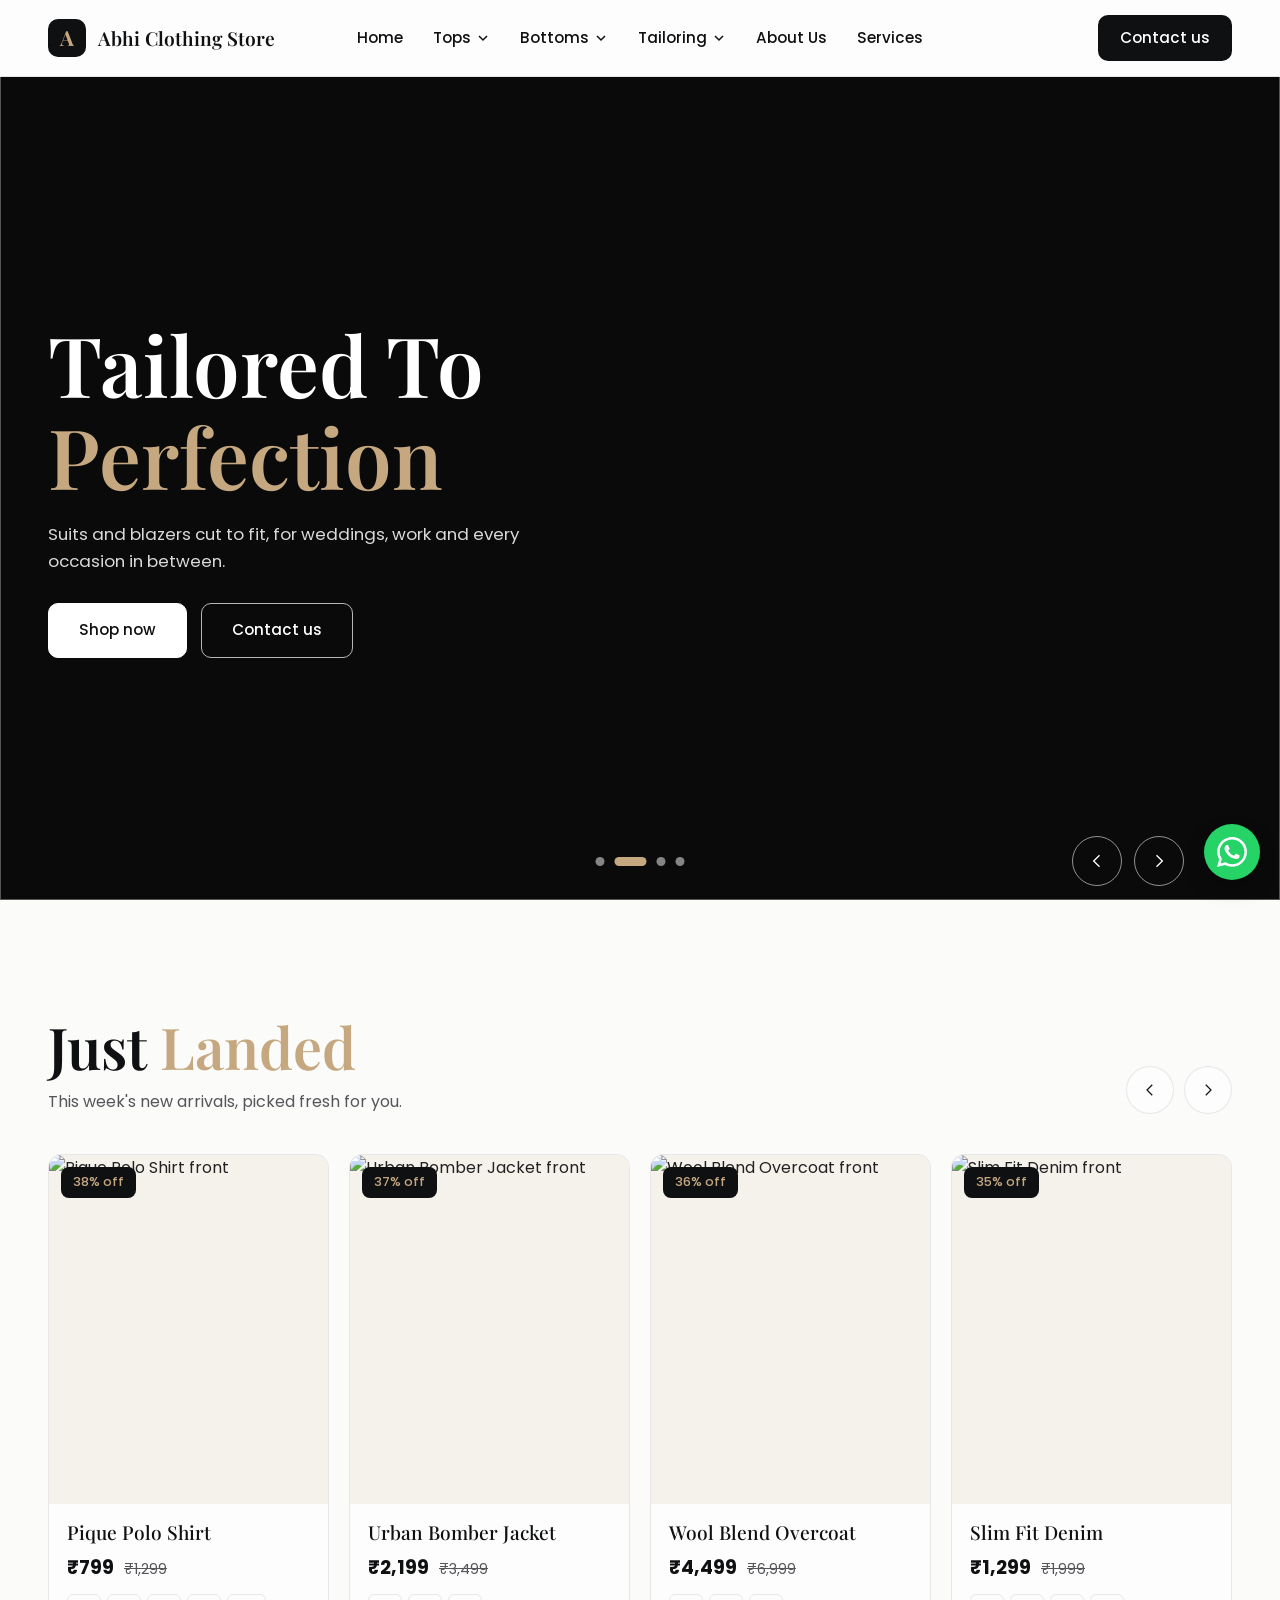
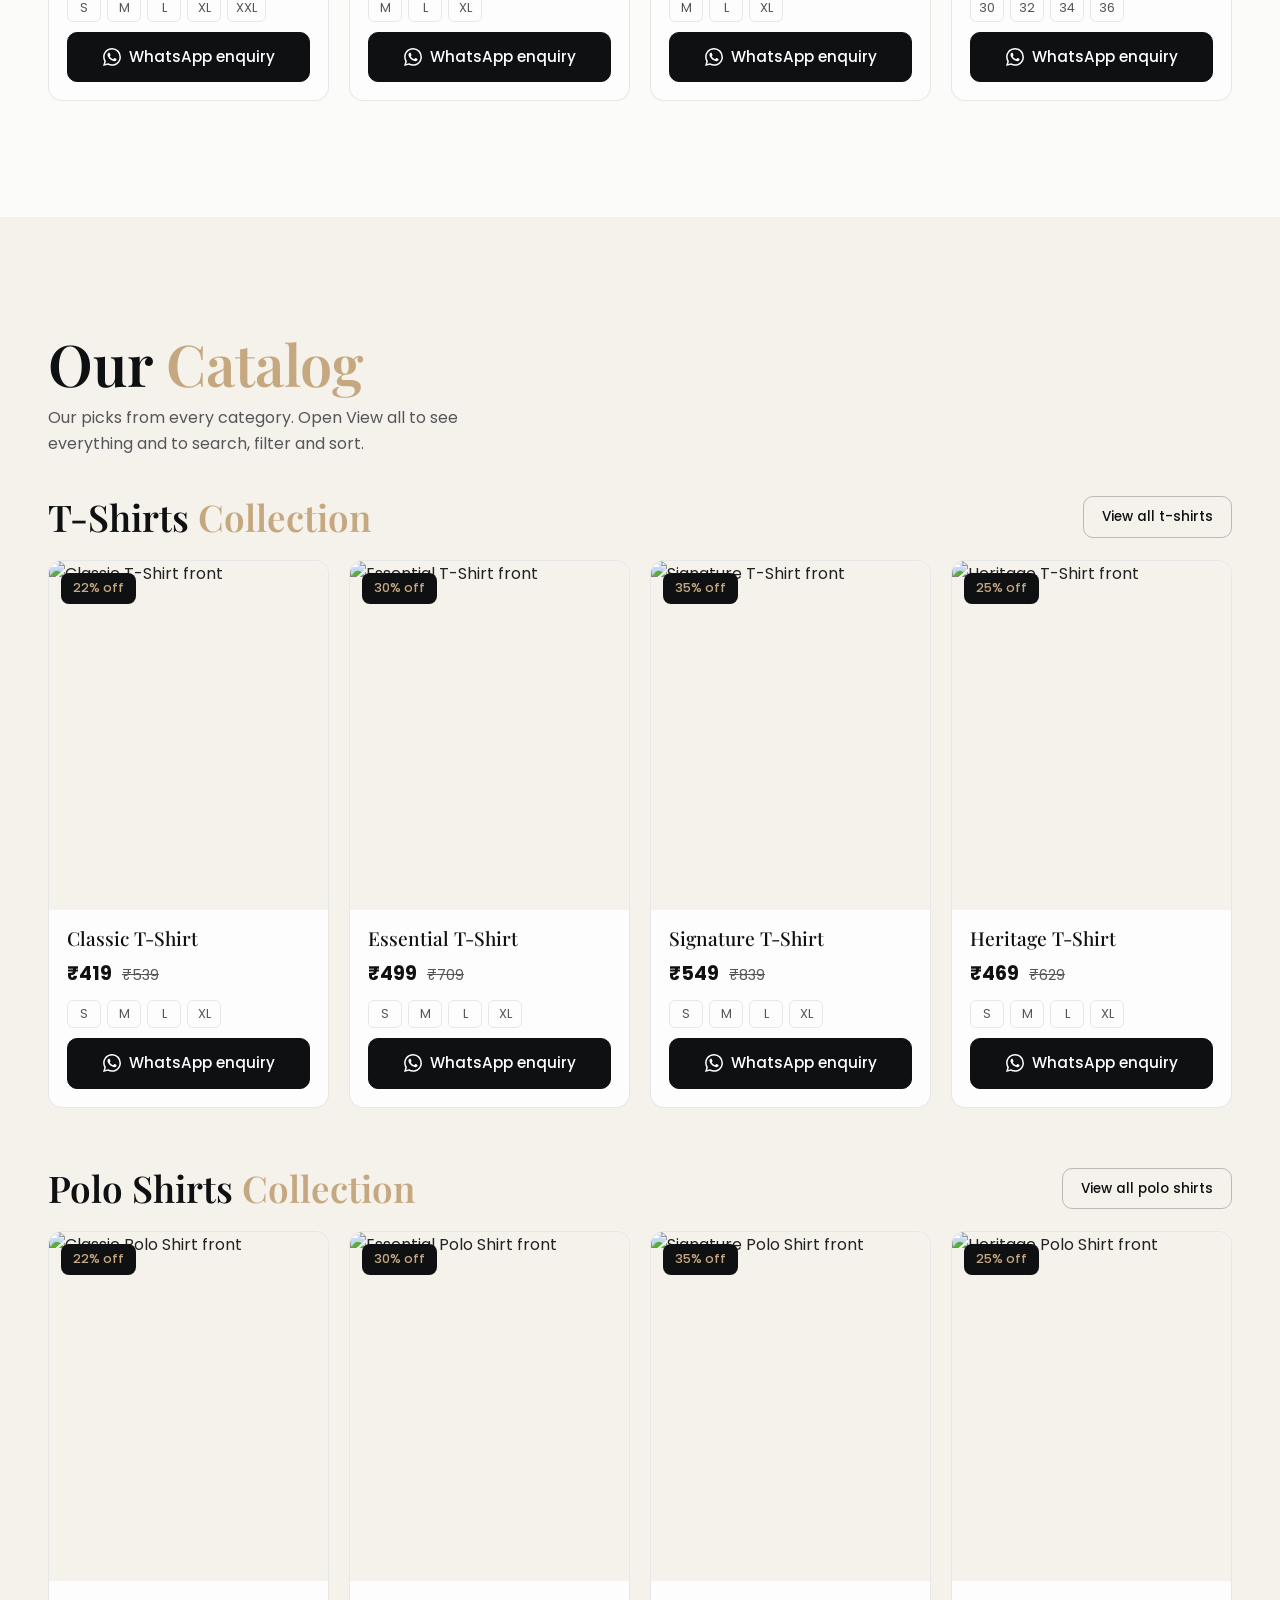
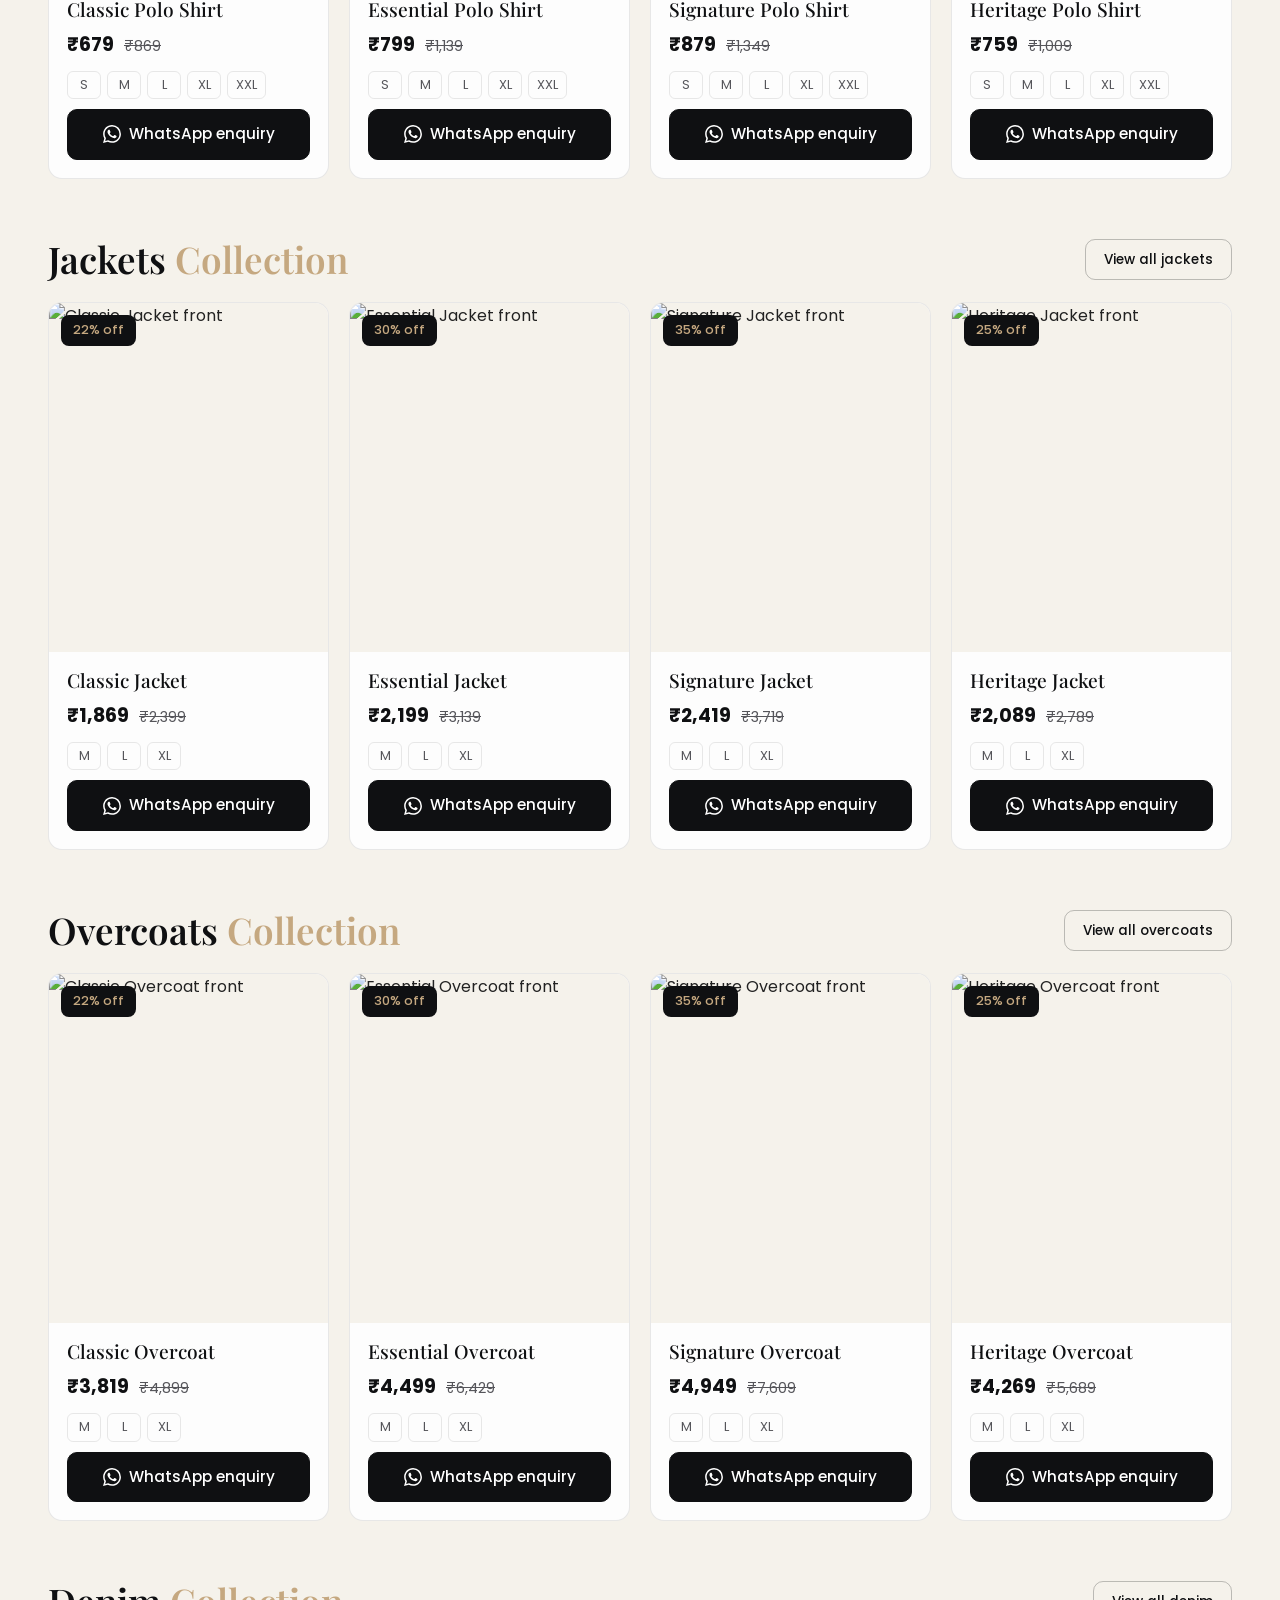
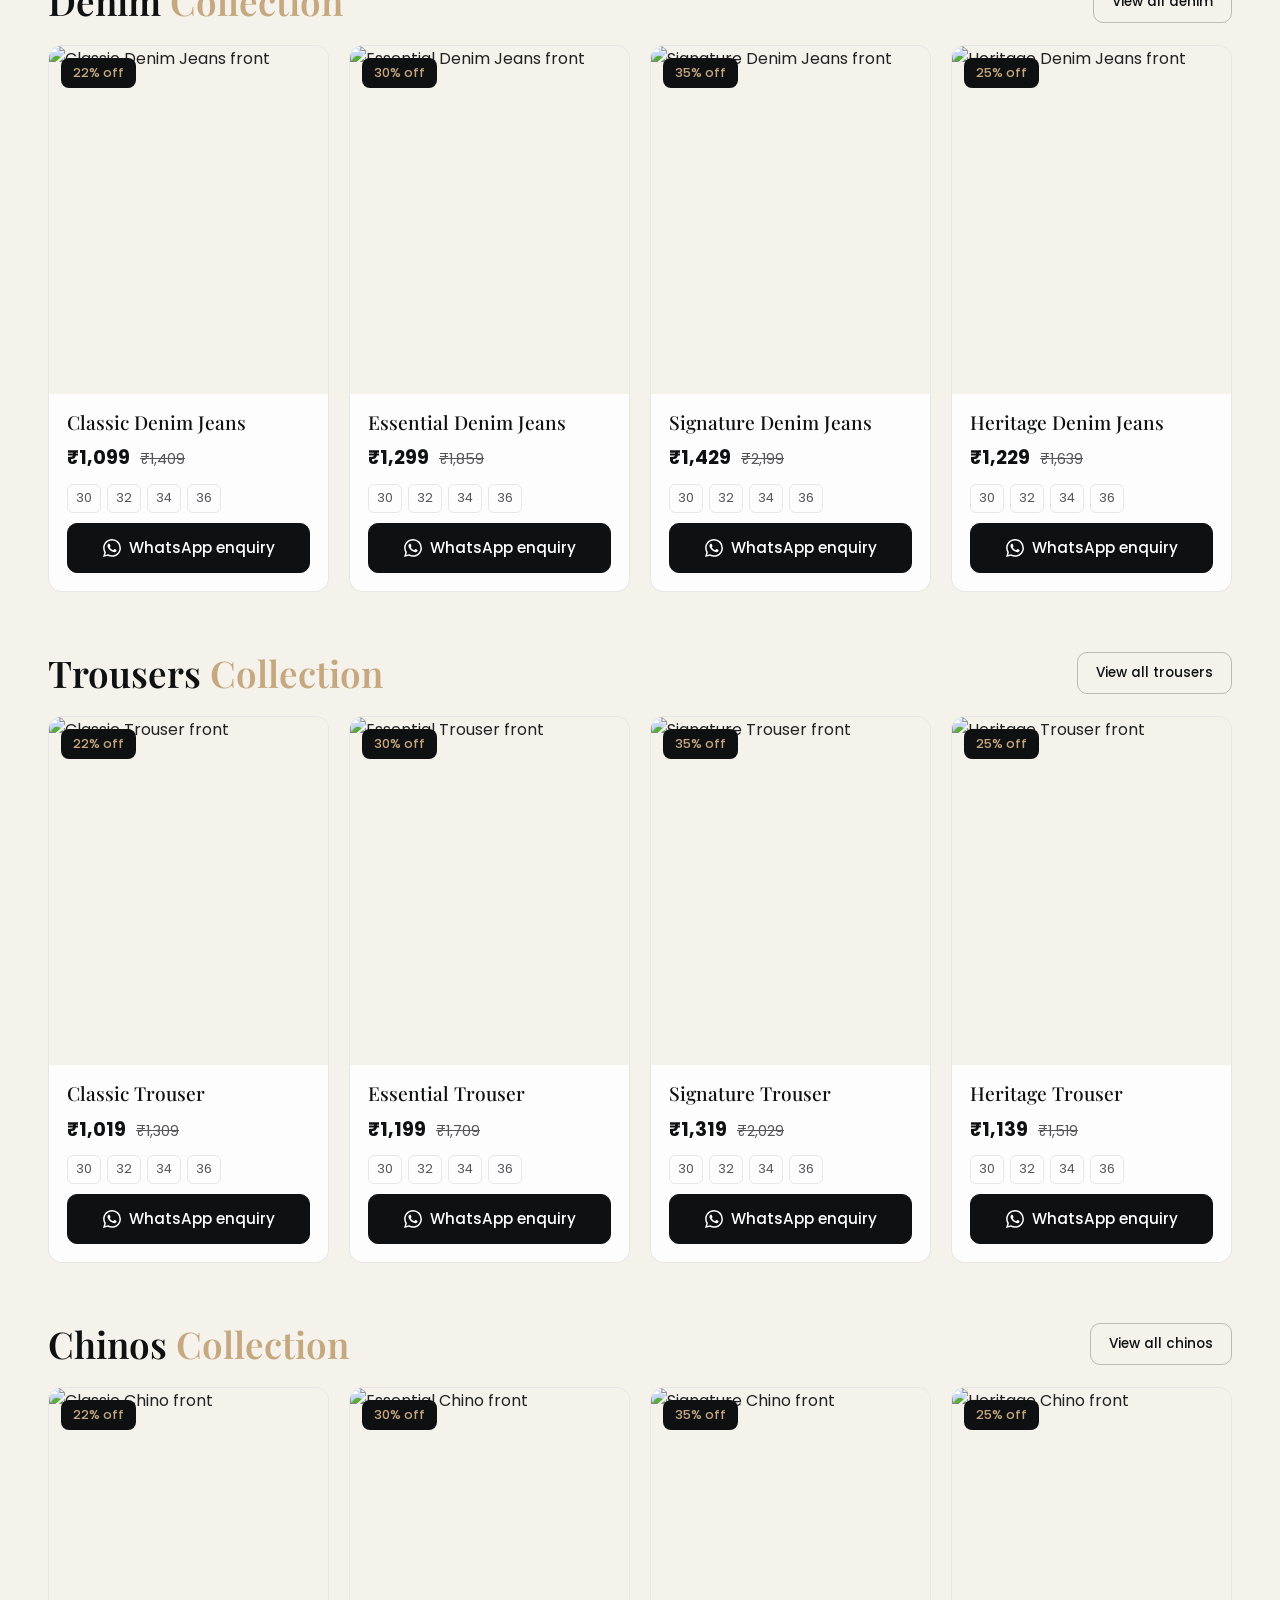
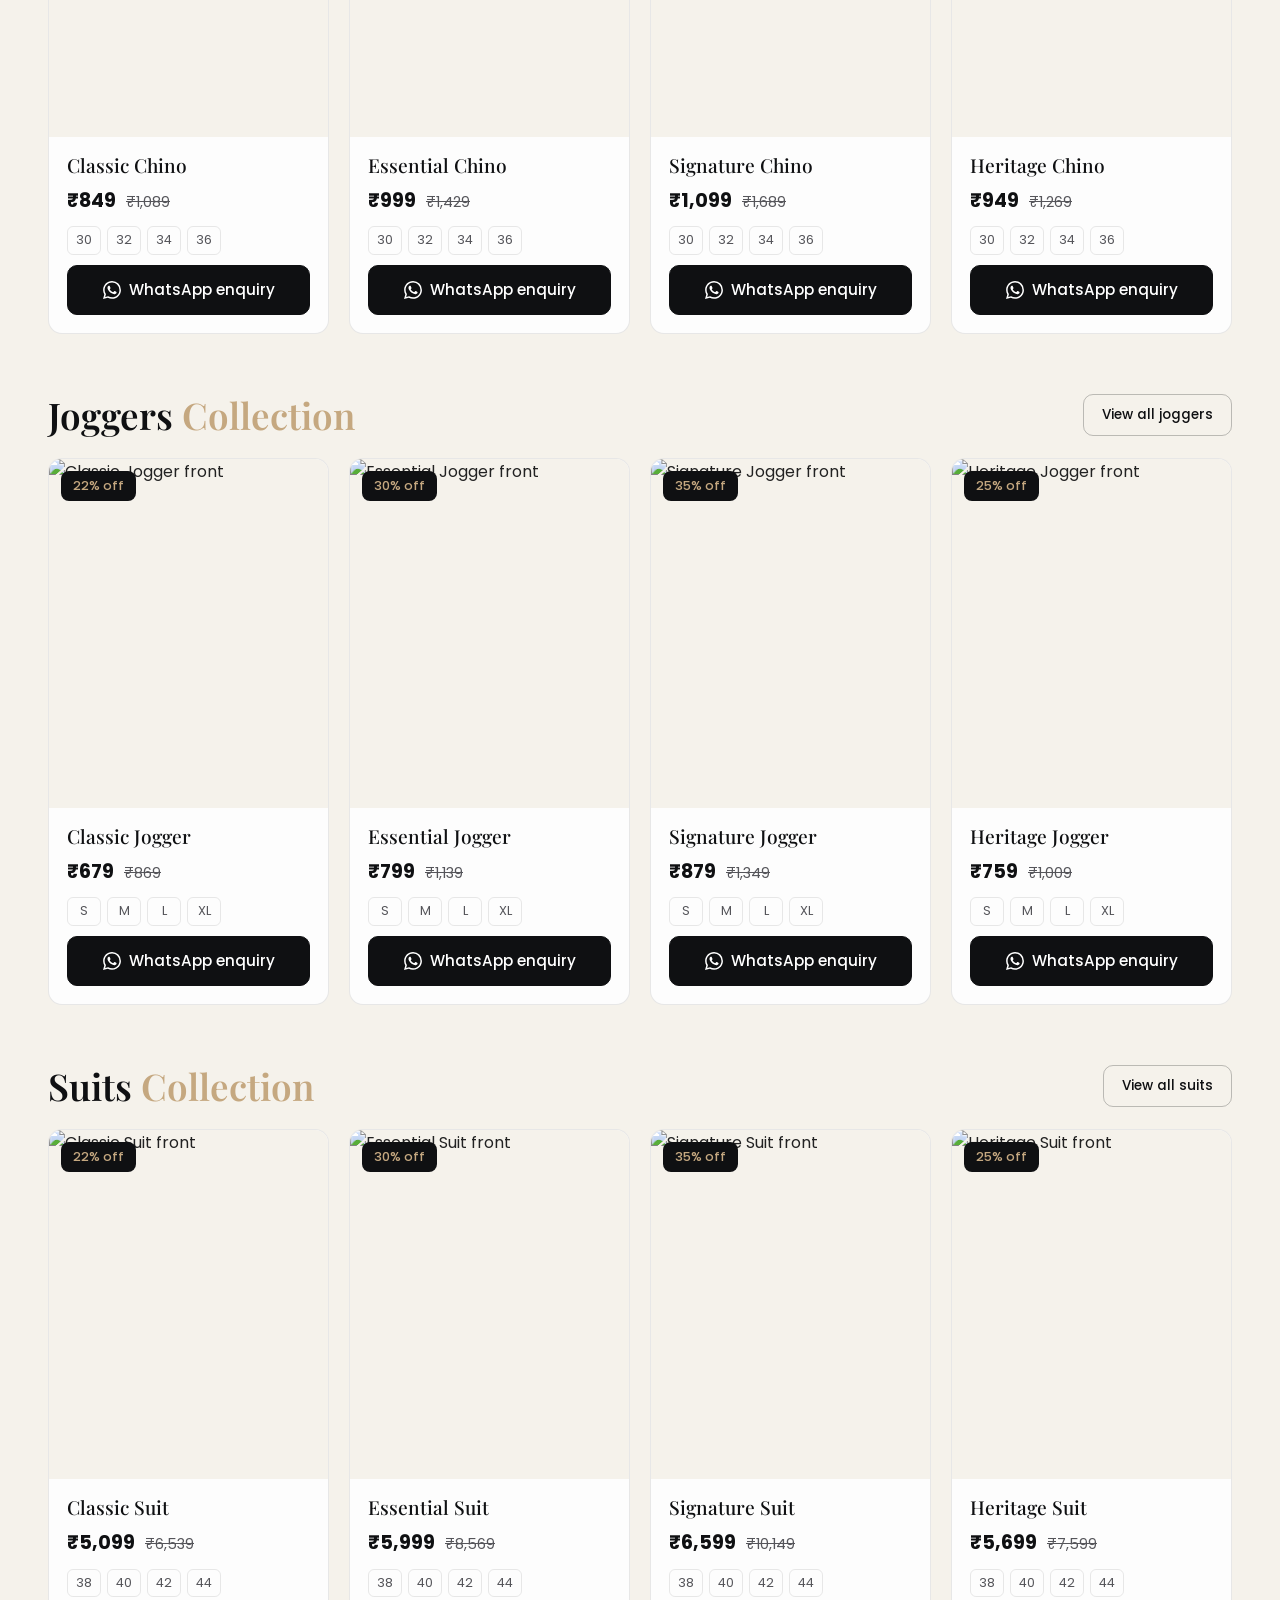
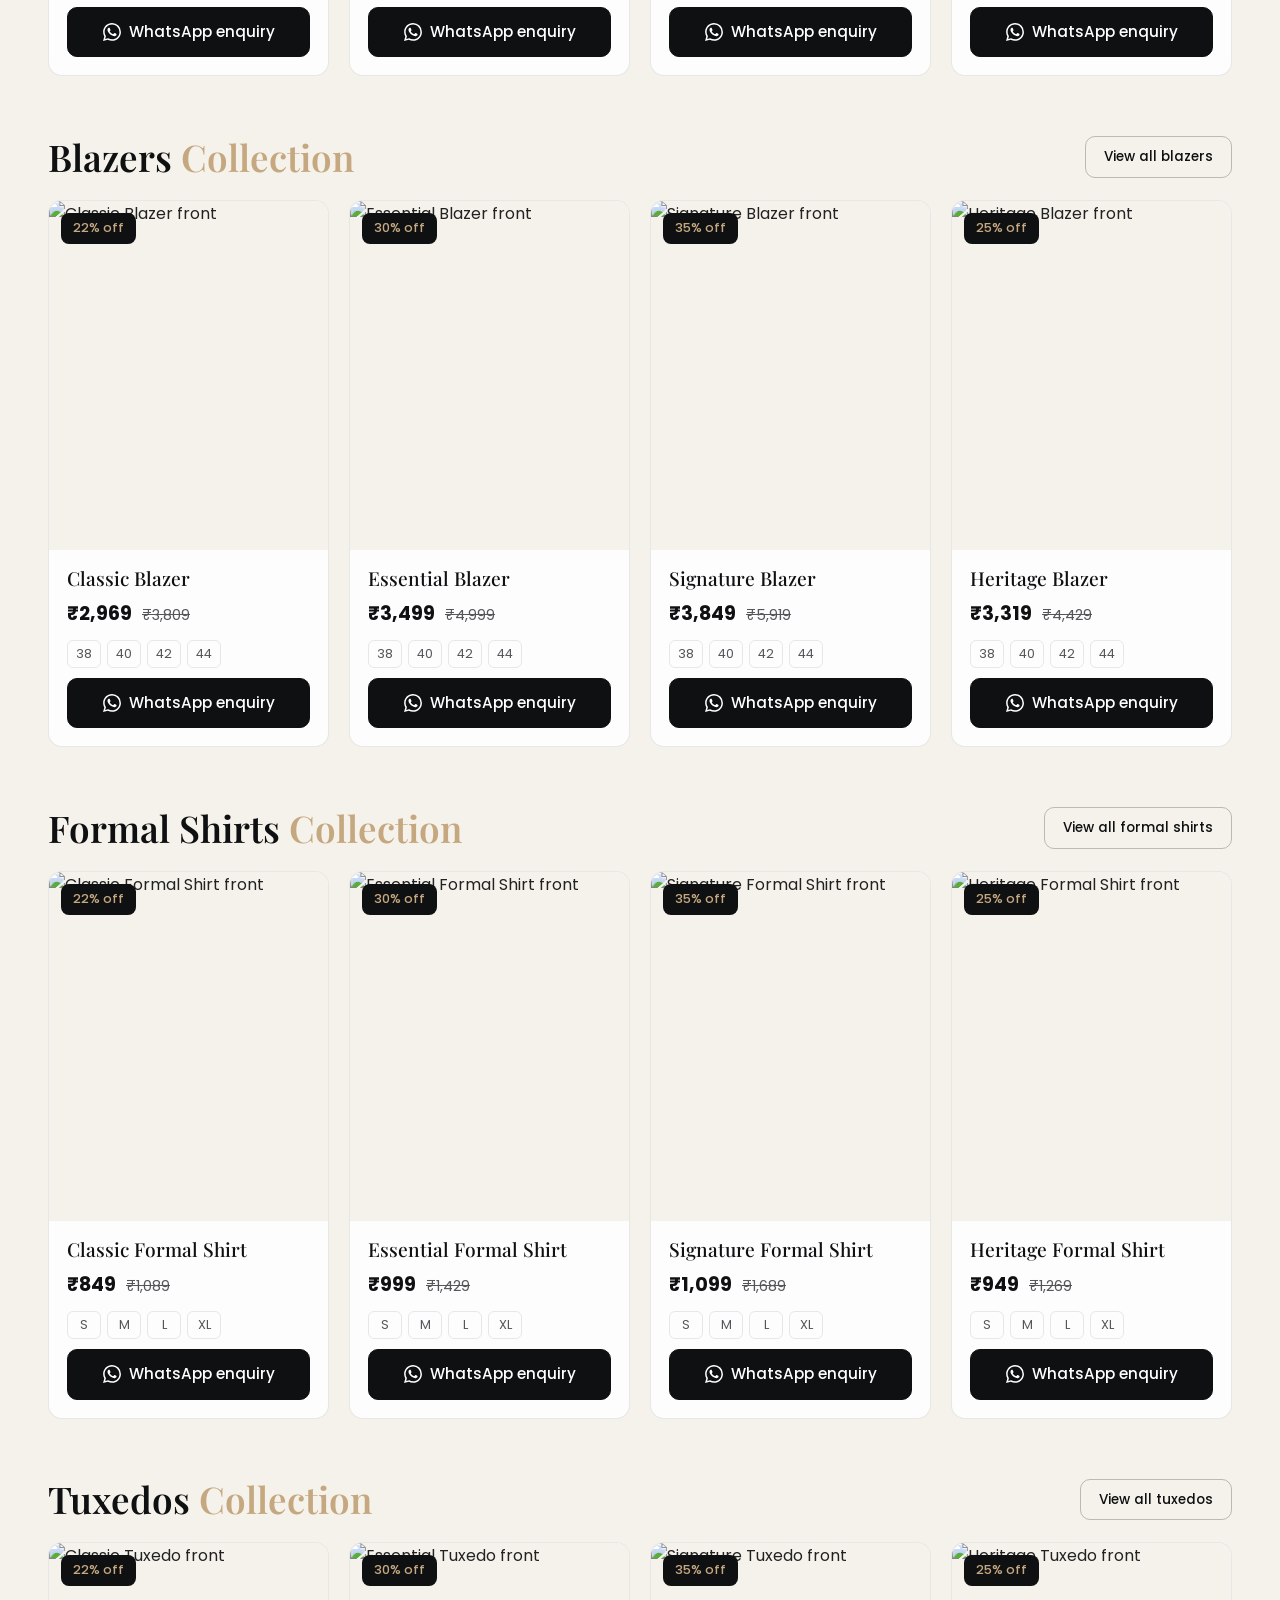
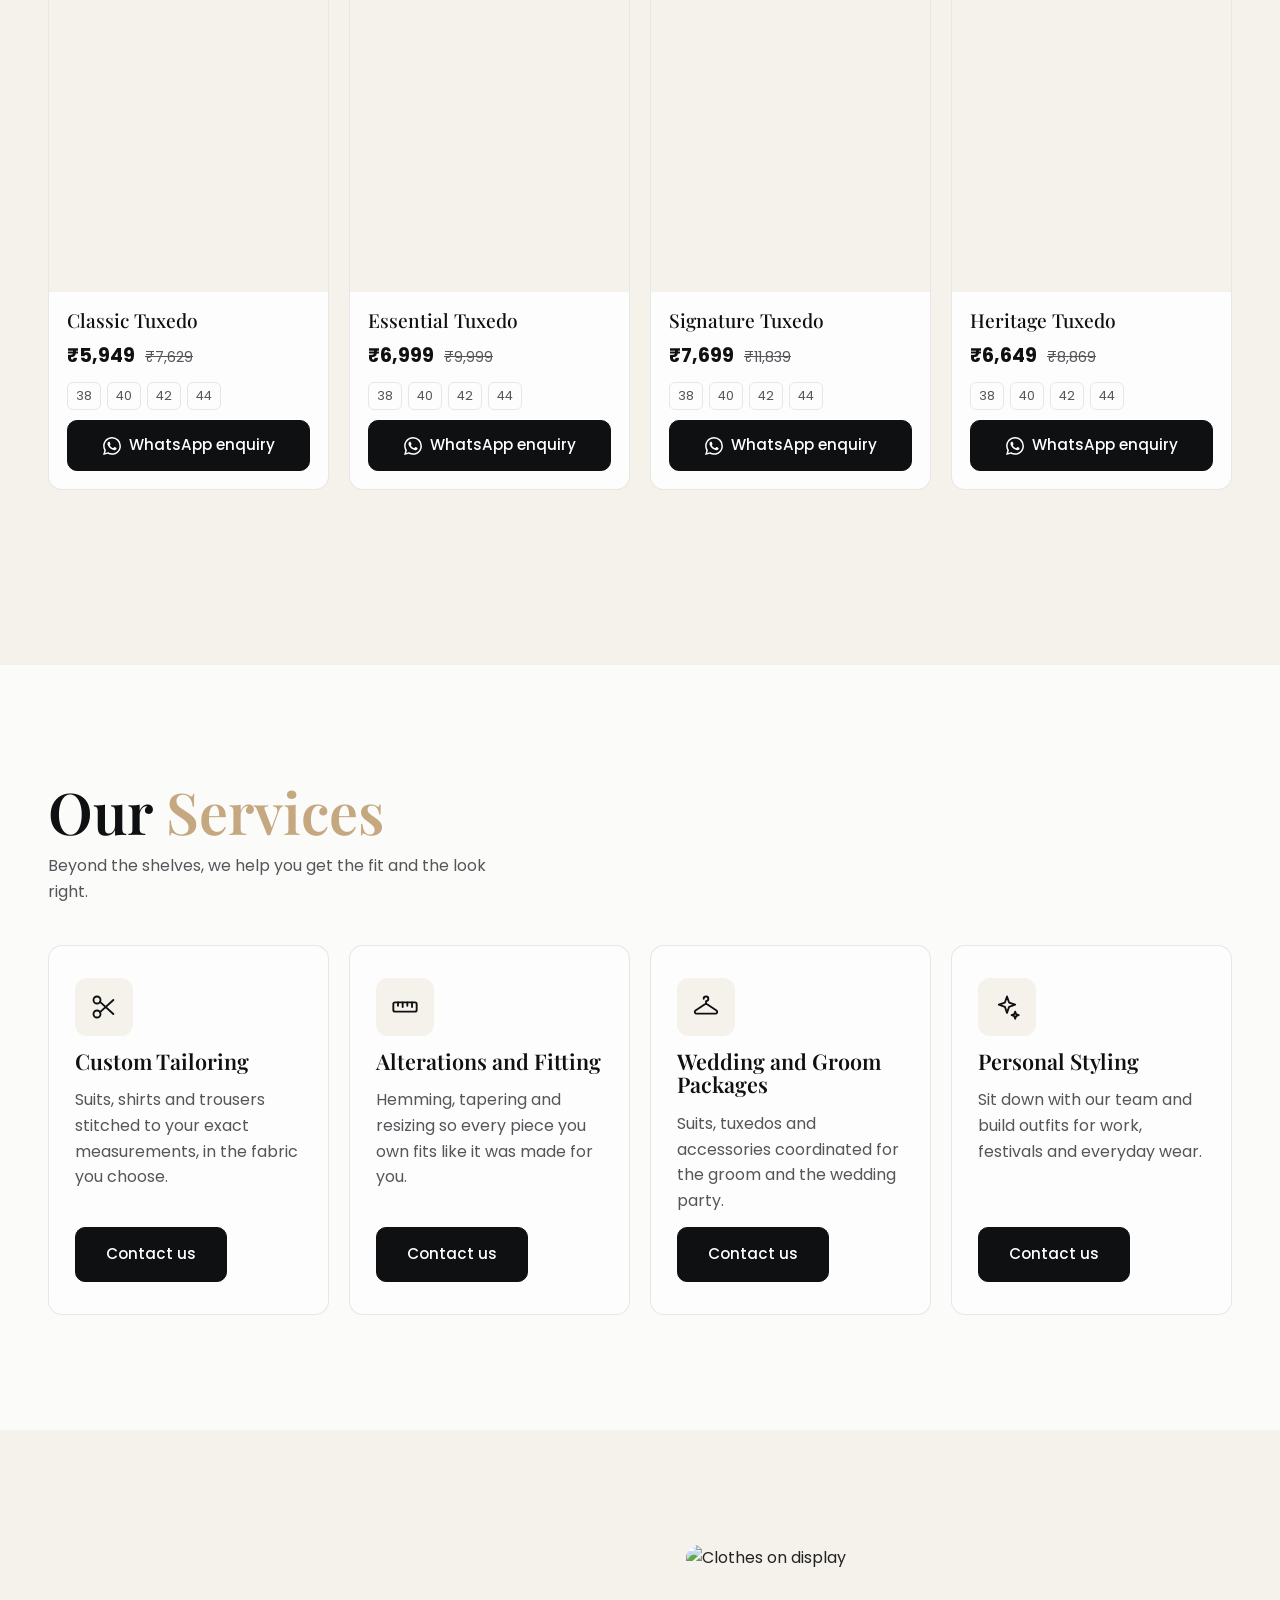
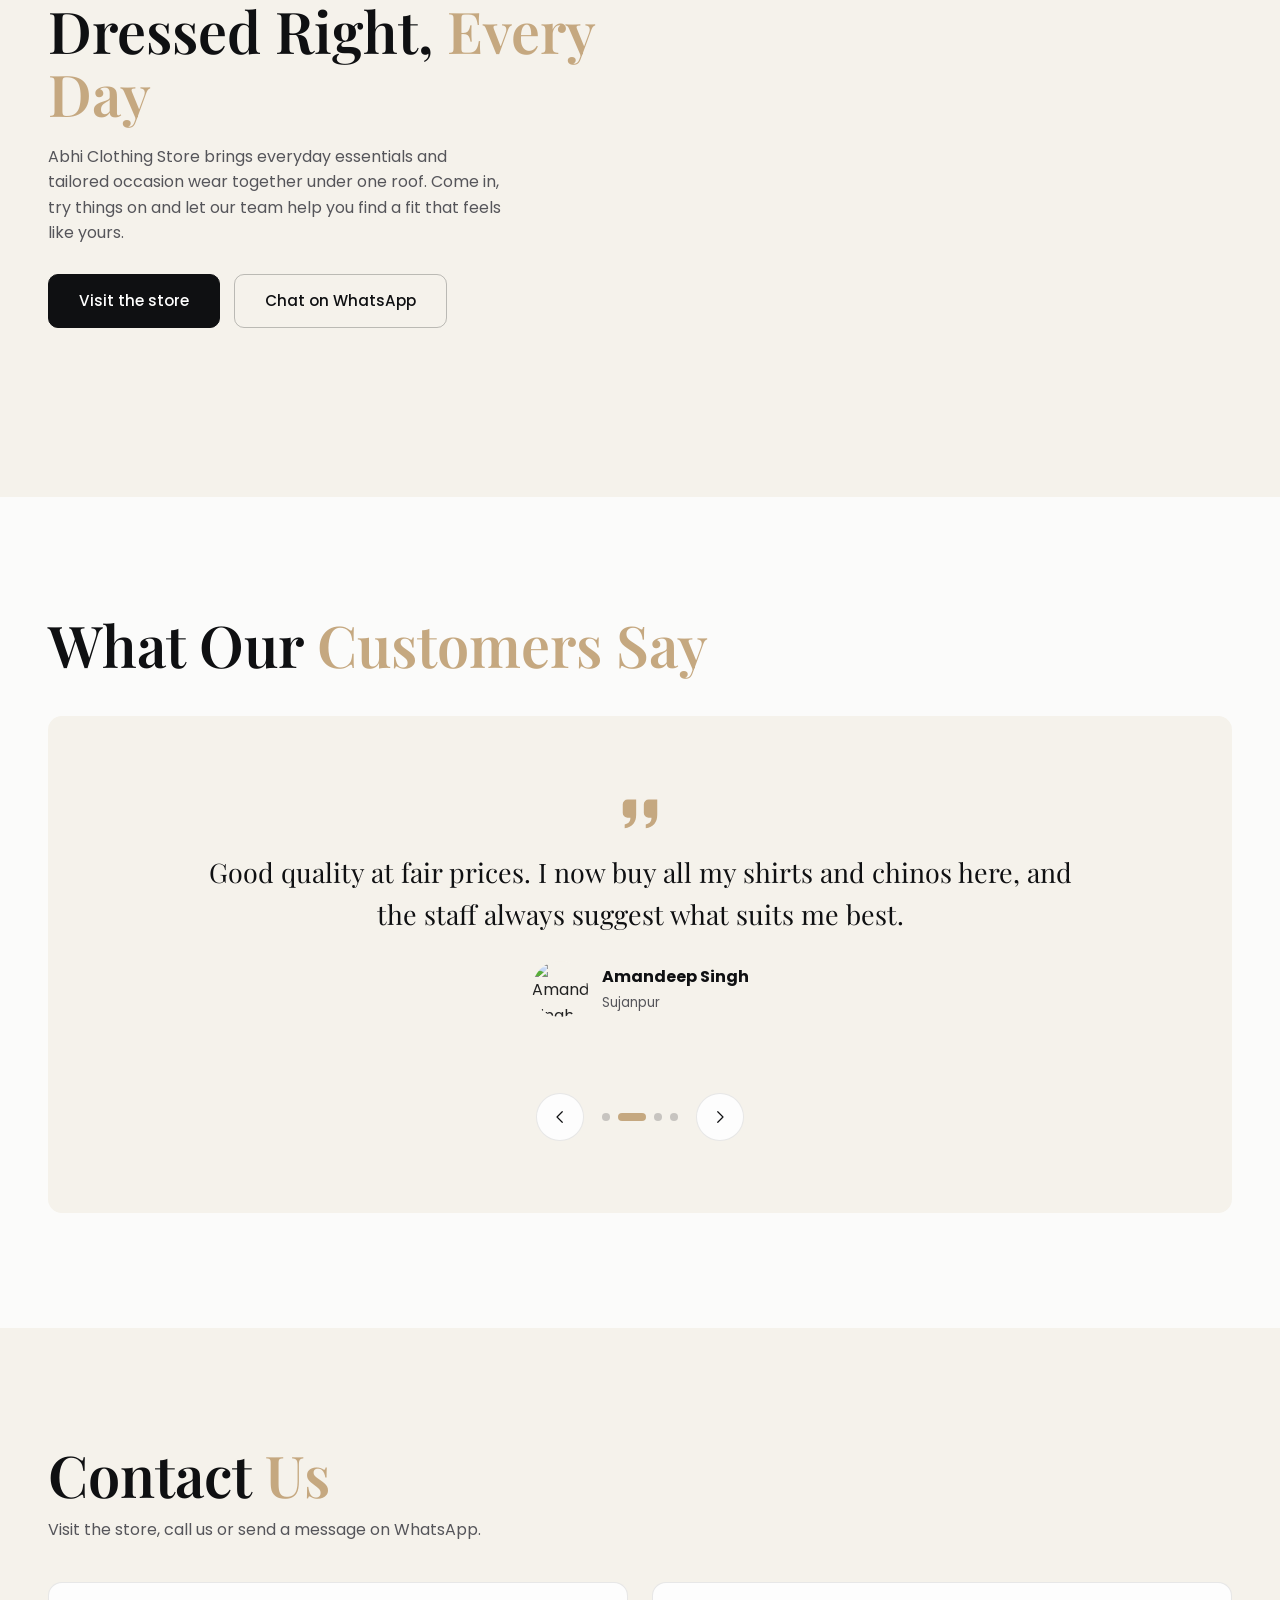
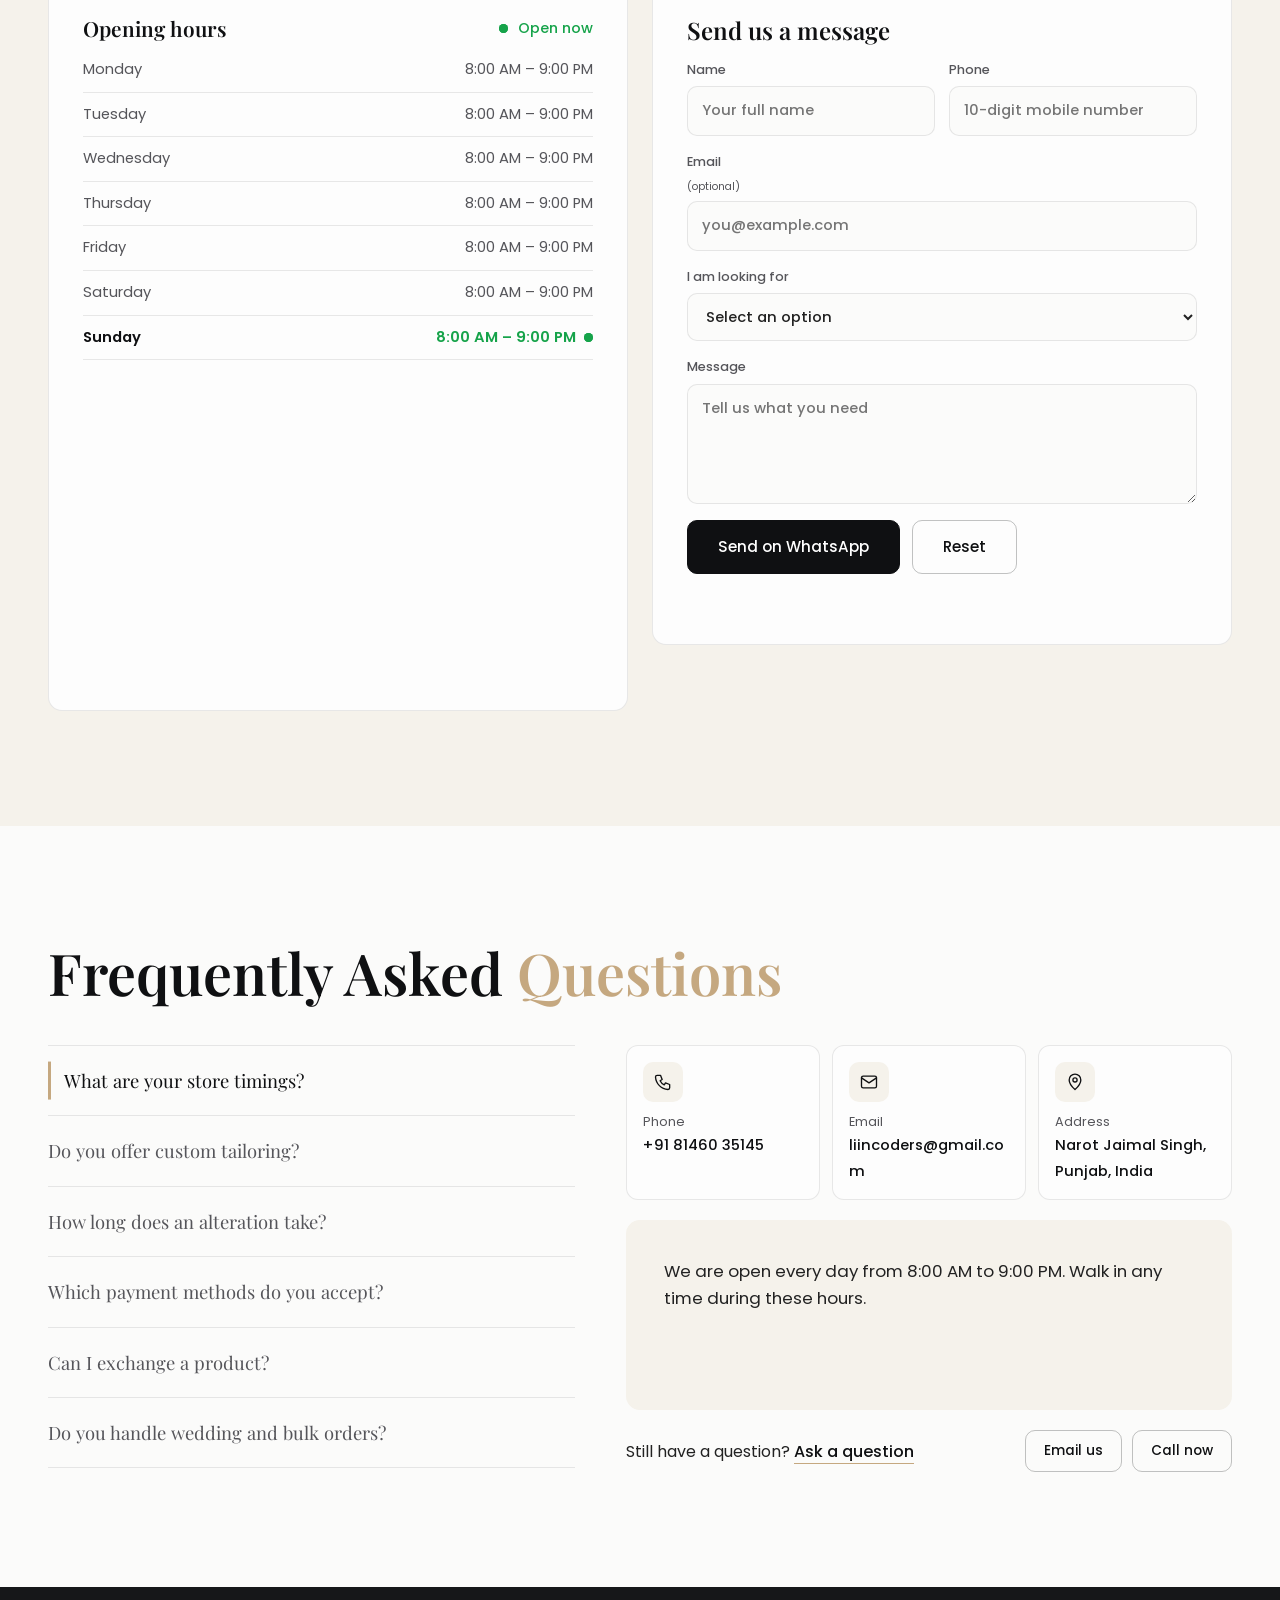
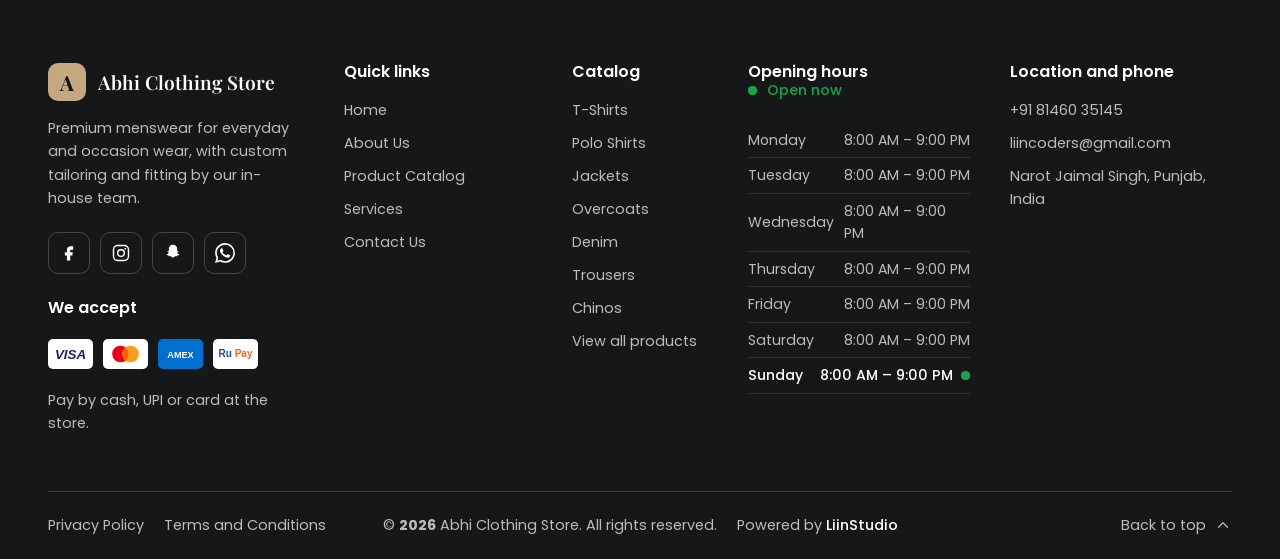
==== commit 6014a312: "two files update" ====
--- a/index.html
+++ b/index.html
@@ -425,7 +425,7 @@
             Store</span></a>
         <p class="fd">Premium menswear for everyday and occasion wear, with custom tailoring and fitting by our in-house
           team.</p>
-        <div class="soc"><a href="https://www.facebook.com/" target="_blank" rel="noopener" aria-label="Facebook"><svg
+        <div class="soc"><a href="https://www.facebook.com/abhishek.kanathia.5" target="_blank" rel="noopener" aria-label="Facebook"><svg
               viewBox="0 0 24 24" fill="currentColor">
               <path d="M14 8h3V4h-3c-2.8 0-4.5 1.7-4.5 4.5V11H7v4h2.5v6h4v-6H16l.5-4h-3V8.8c0-.5.2-.8.8-.8z" />
             </svg></a>
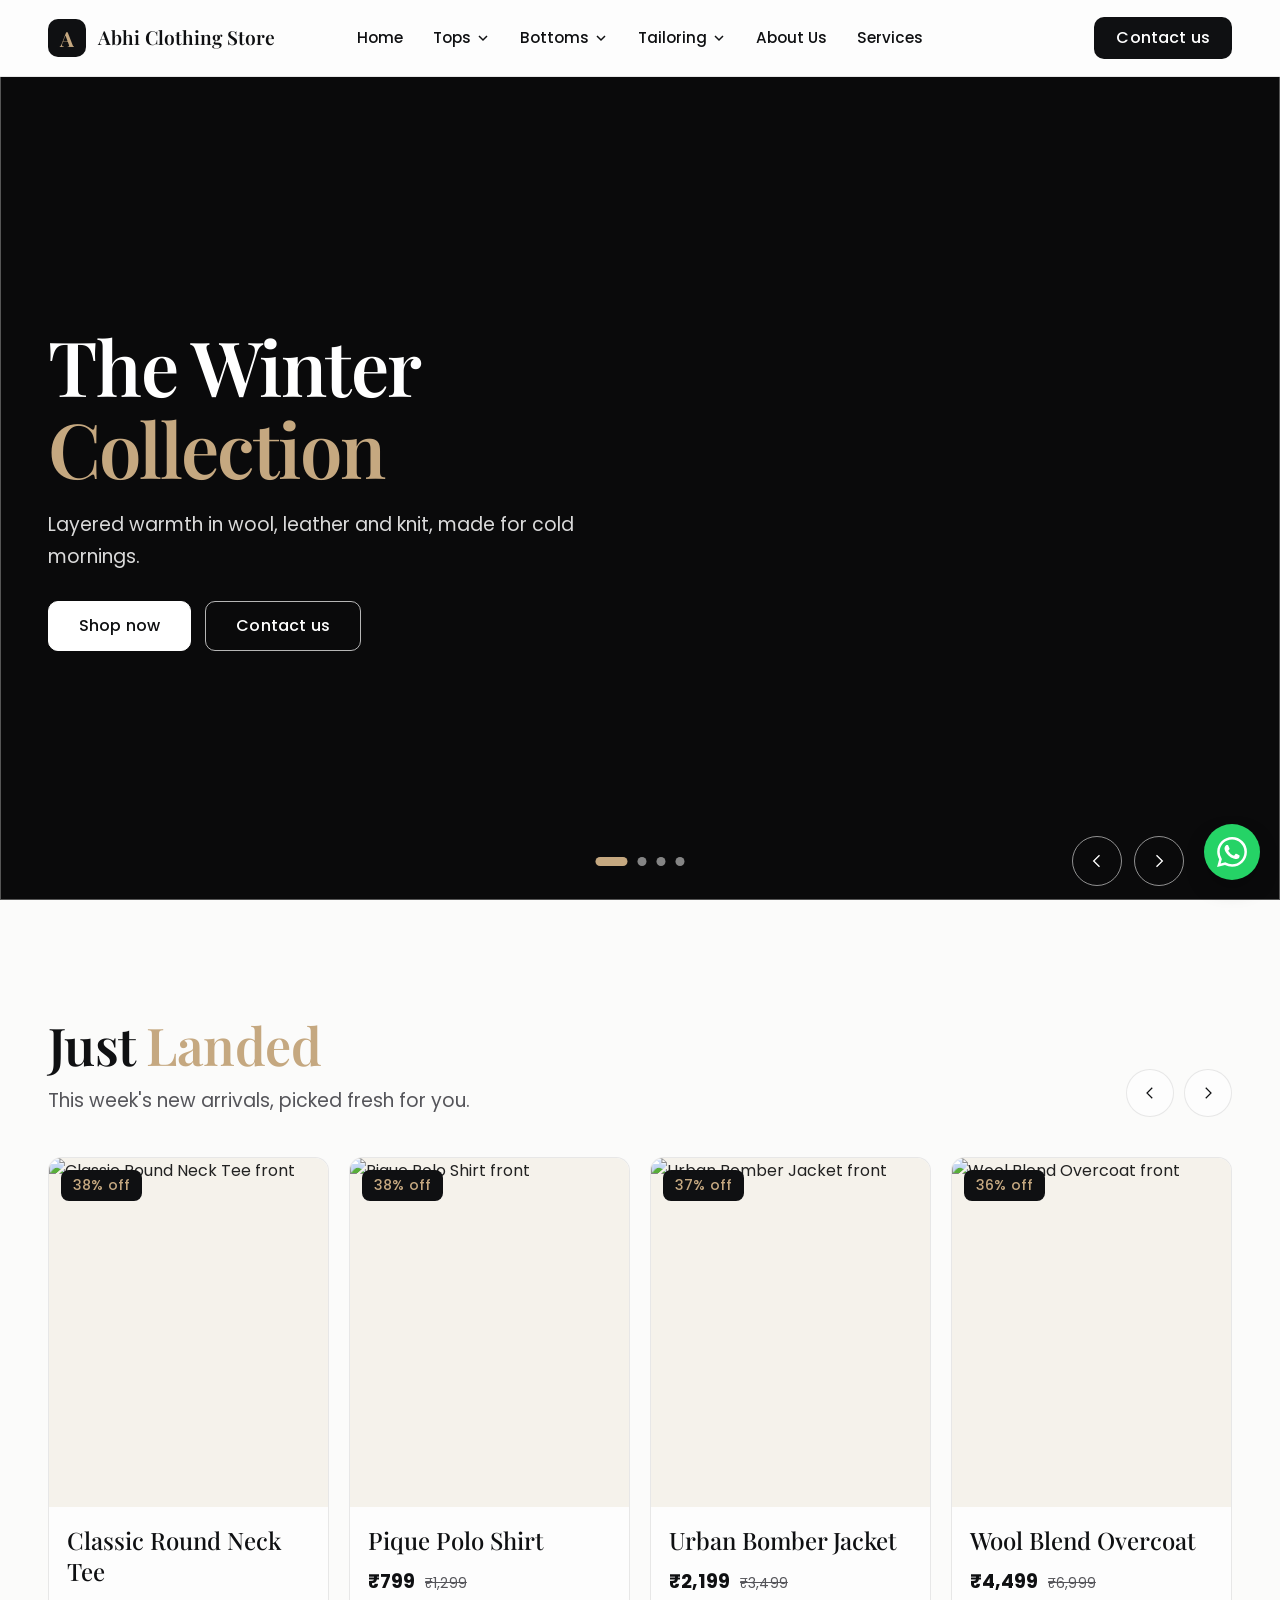
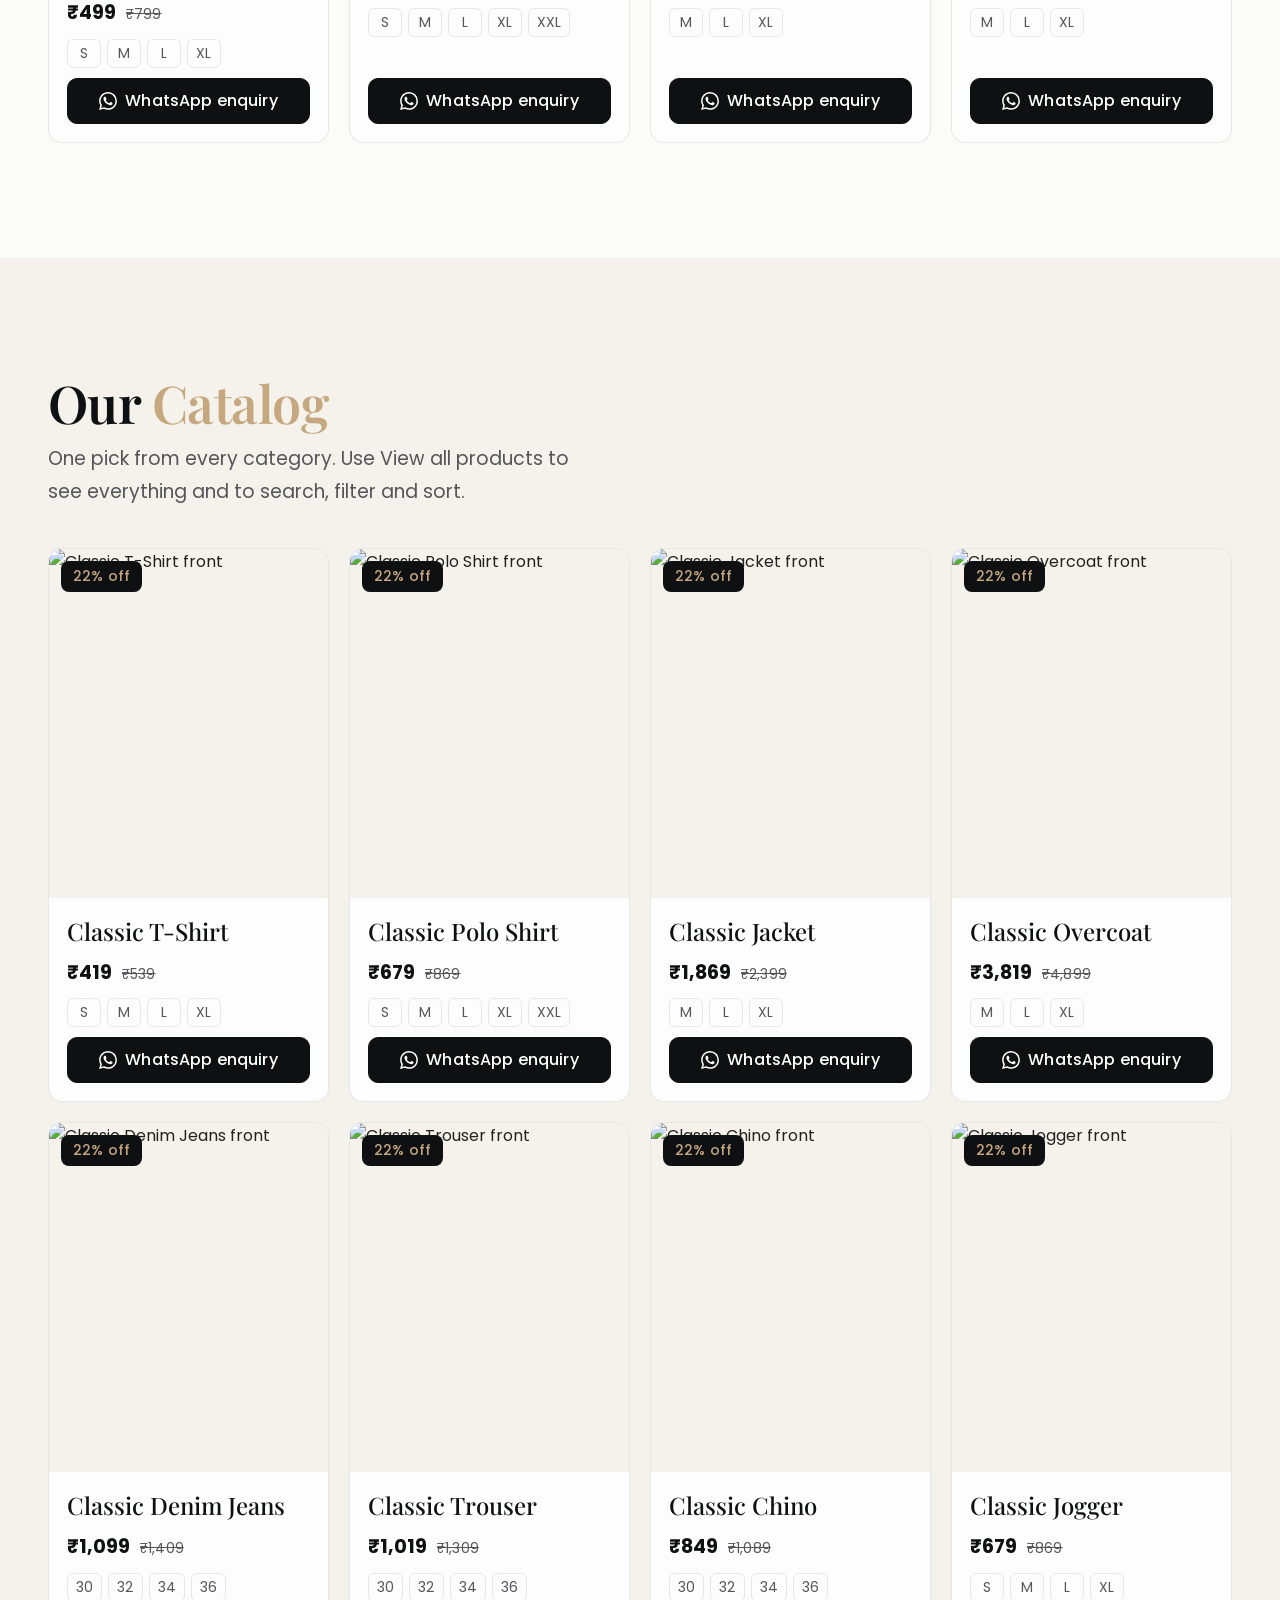
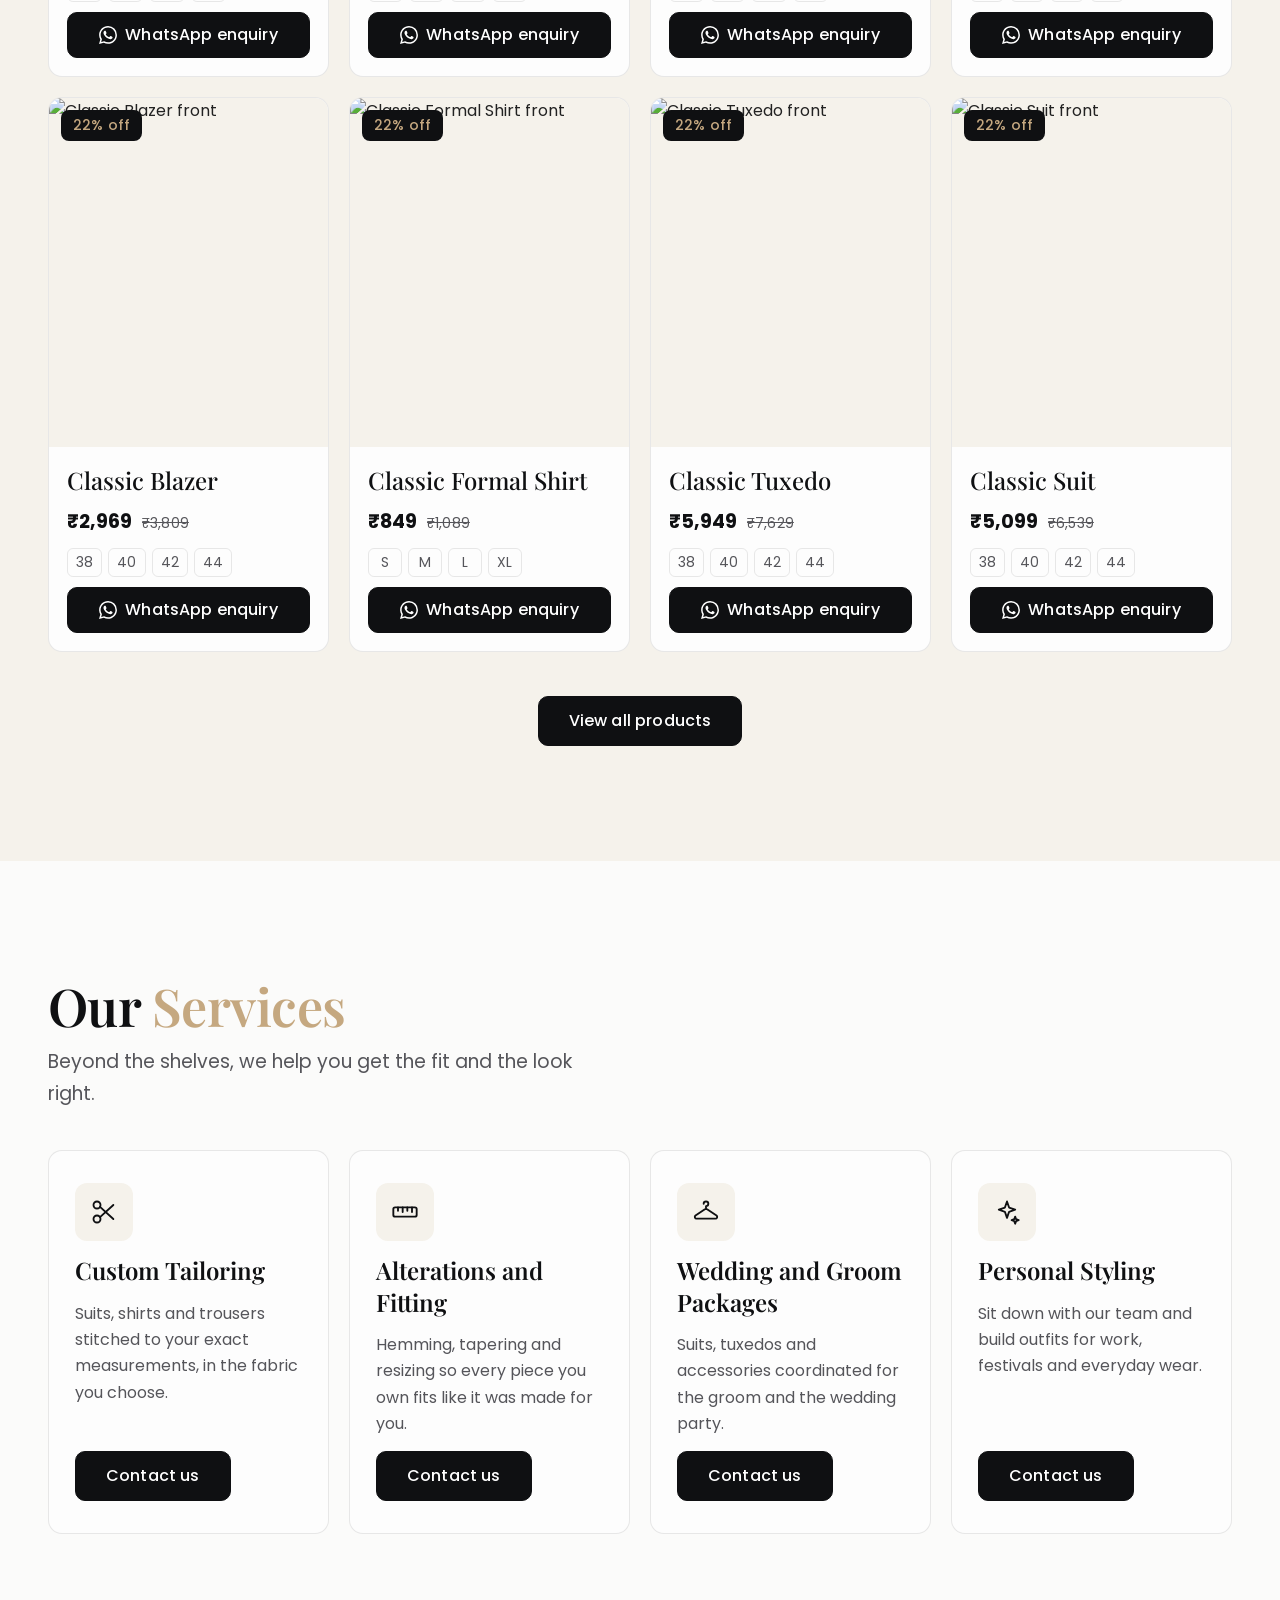
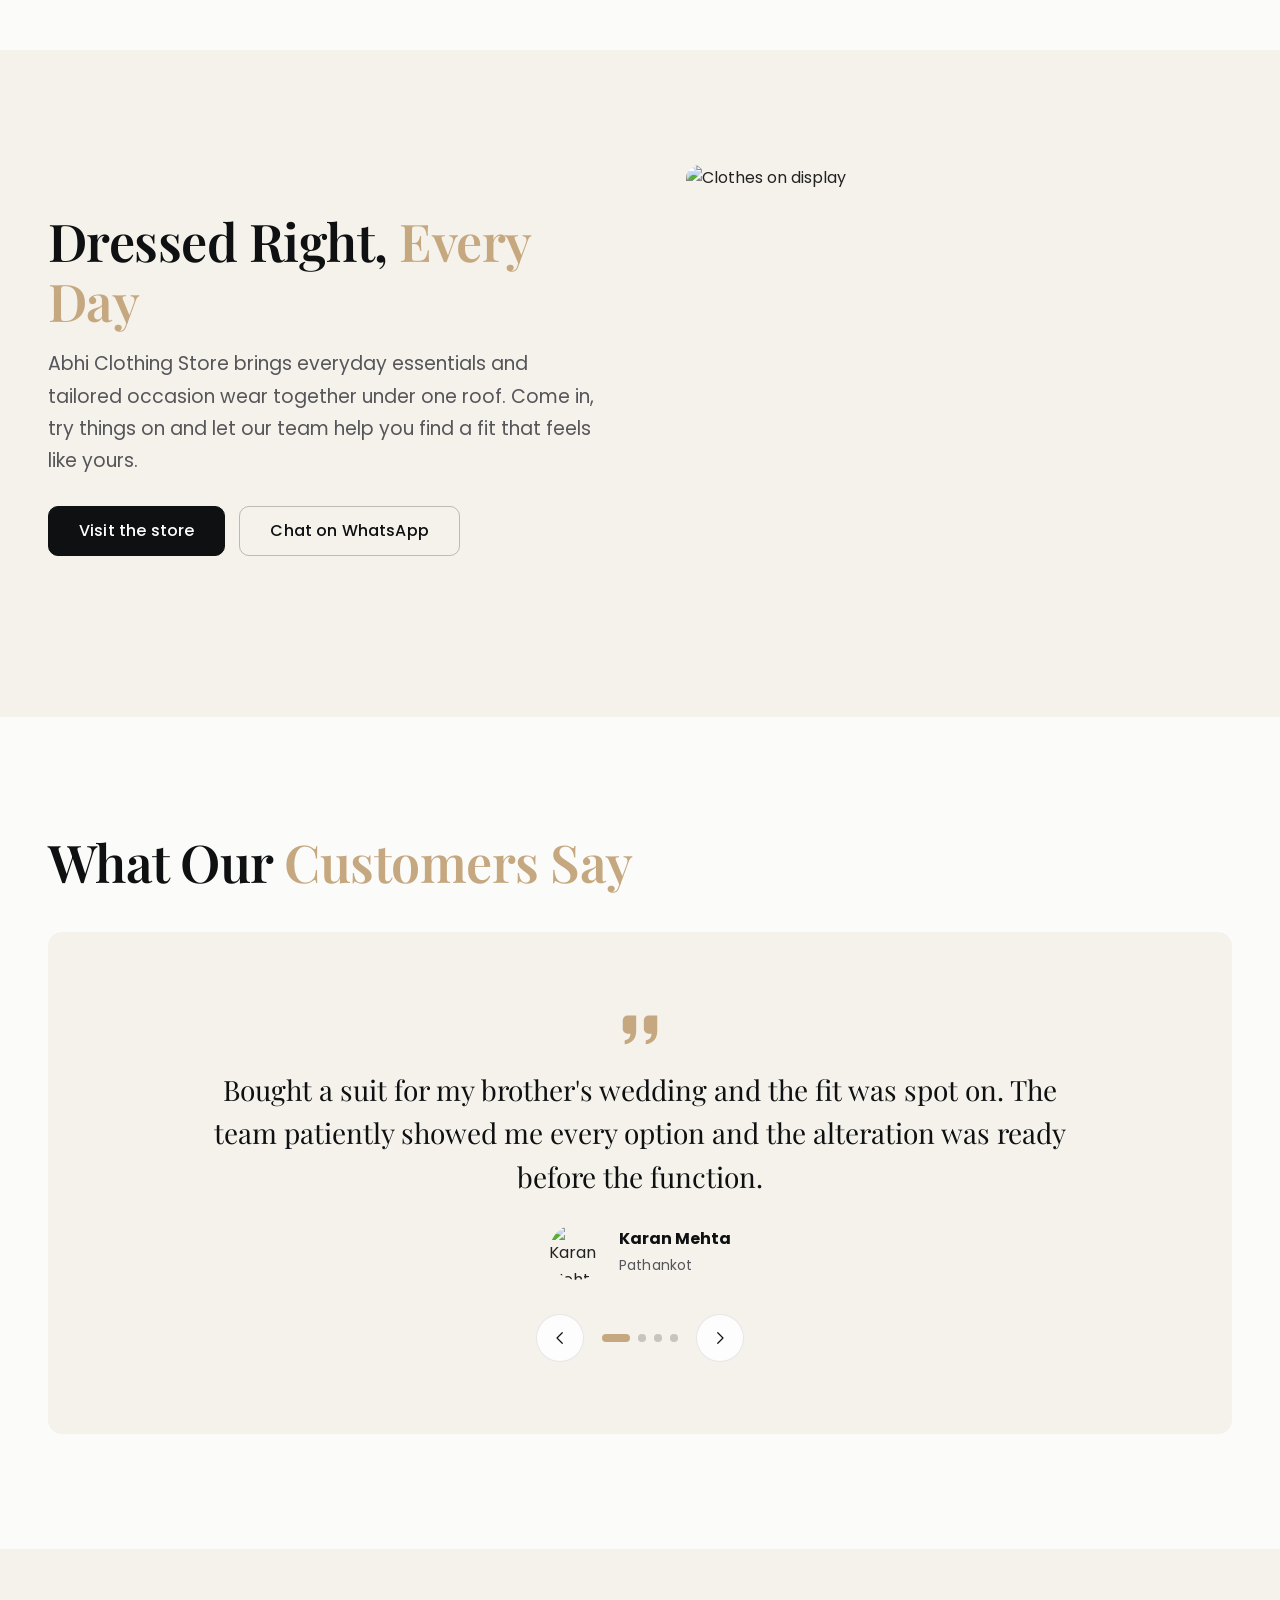
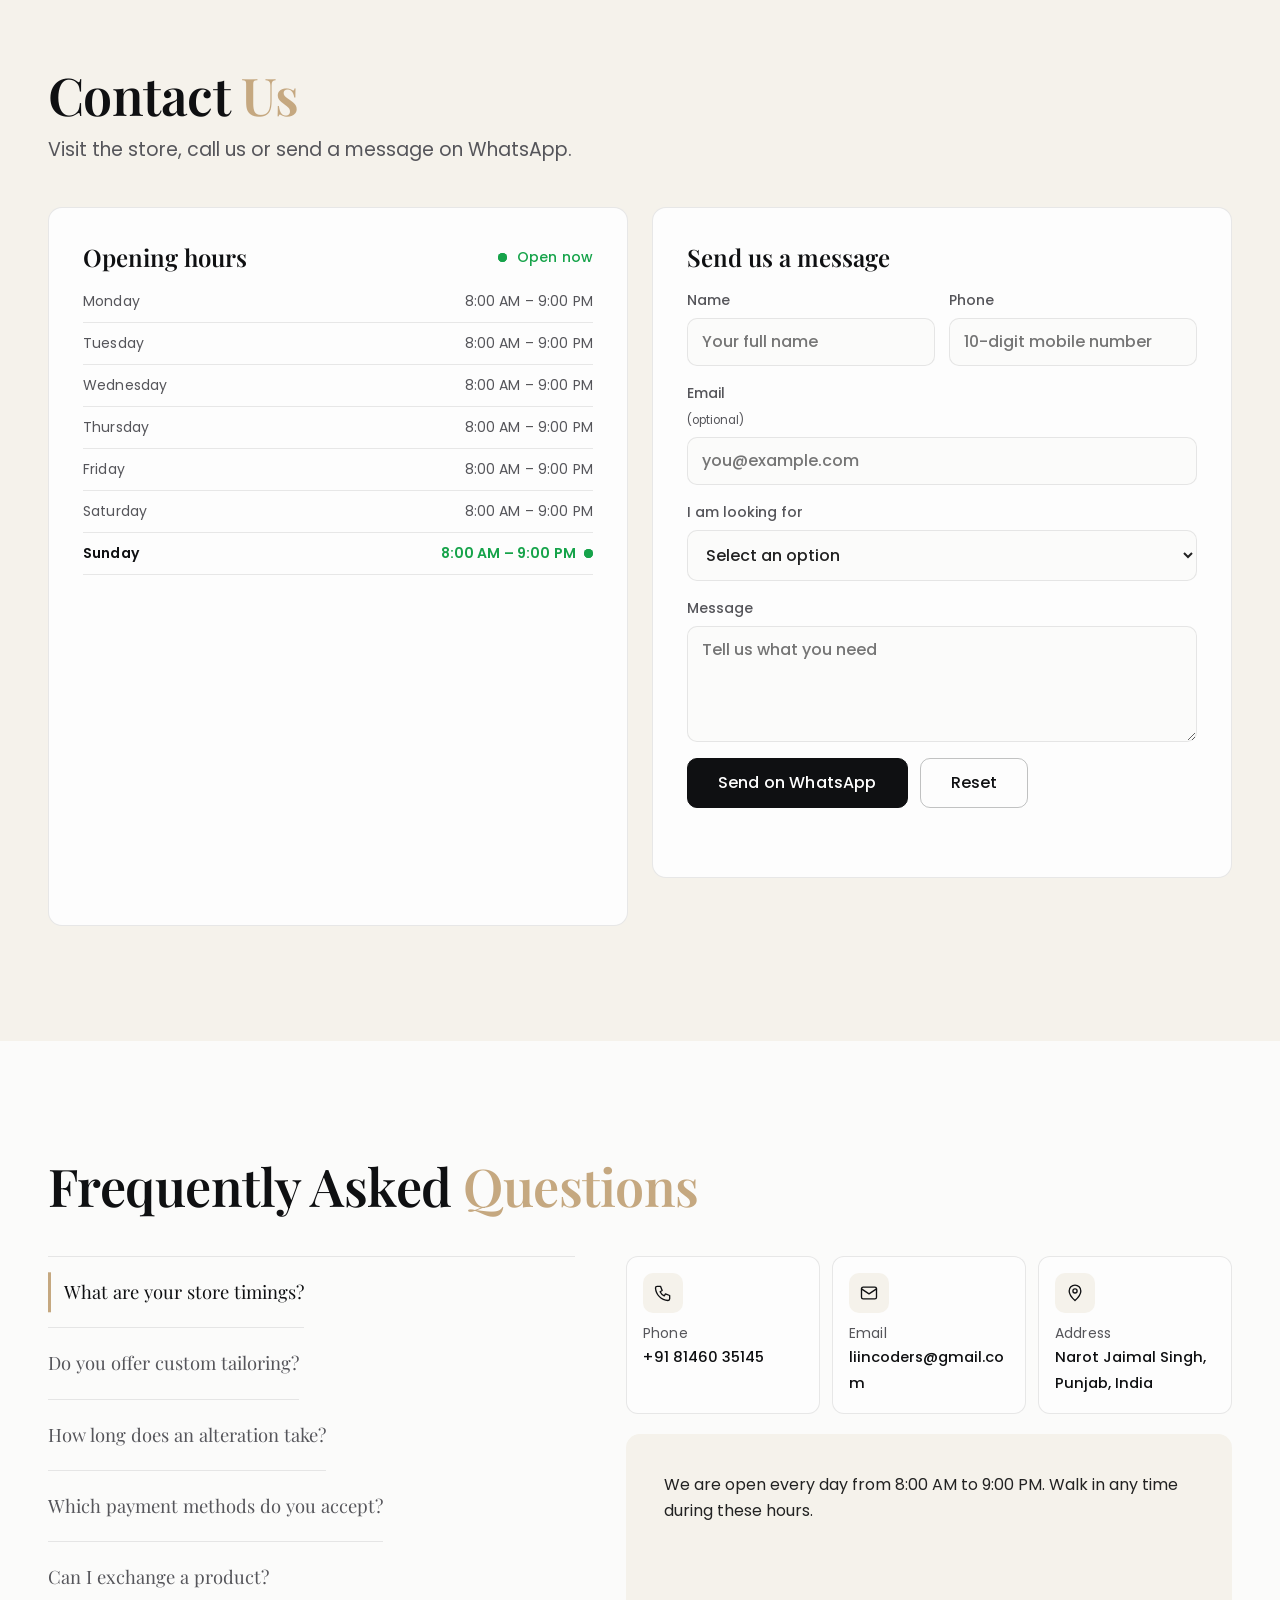
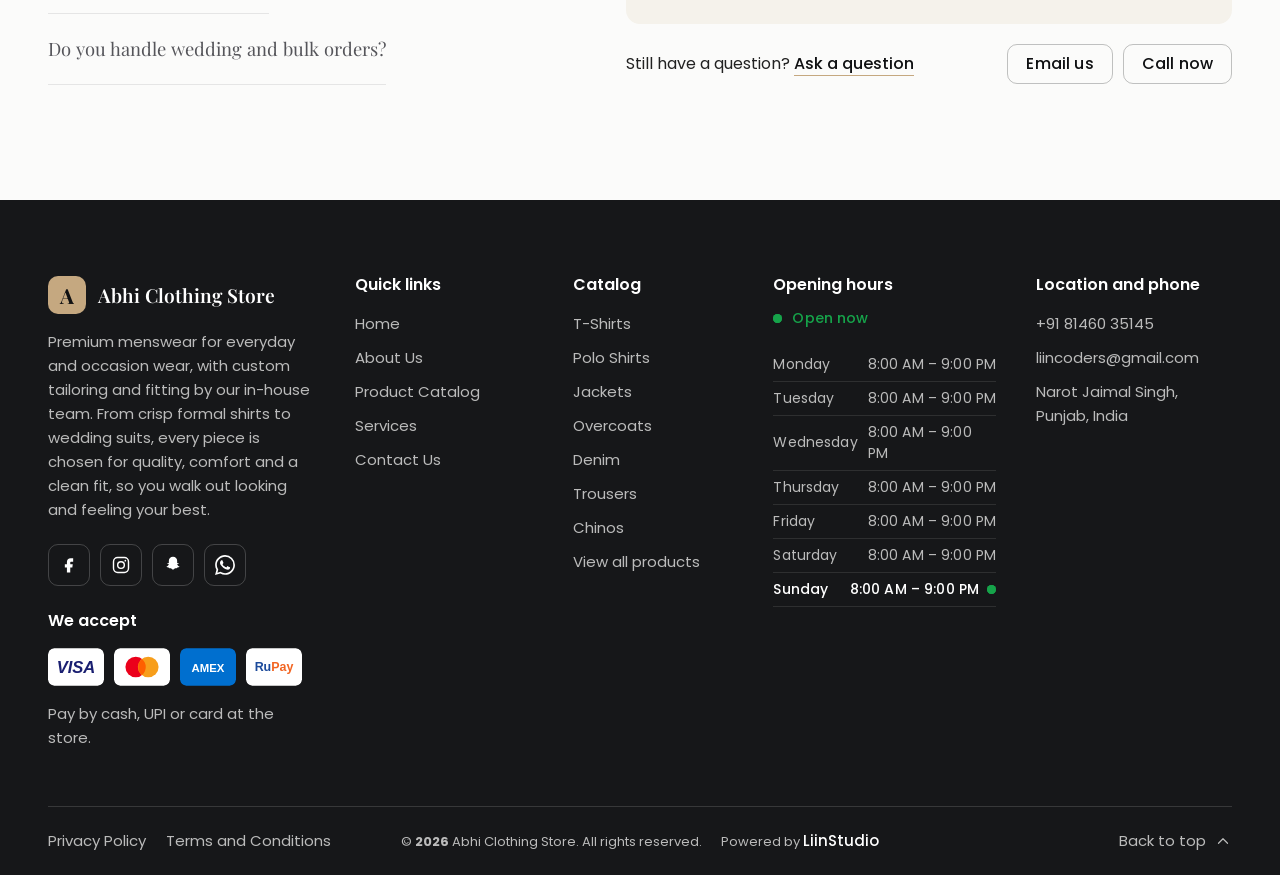
==== commit 8d1f9f16: "repo update" ====
--- a/index.html
+++ b/index.html
@@ -1,559 +1,281 @@
 <!DOCTYPE html>
 <html lang="en">
-
 <head>
-  <meta charset="UTF-8">
-  <meta name="viewport" content="width=device-width, initial-scale=1">
-  <title>Abhi Clothing Store</title>
-  <link rel="preconnect" href="https://fonts.googleapis.com">
-  <link rel="preconnect" href="https://fonts.gstatic.com" crossorigin>
-  <link
-    href="https://fonts.googleapis.com/css2?family=Playfair+Display:wght@500;600;700&family=Poppins:wght@400;500;600&display=swap"
-    rel="stylesheet">
-  <link rel="stylesheet" href="style.css">
-  <link rel="stylesheet" href="sections.css">
-  <link rel="stylesheet" href="responsive.css">
+<meta charset="UTF-8">
+<meta name="viewport" content="width=device-width, initial-scale=1">
+<title>Abhi Clothing Store</title>
+<link rel="preconnect" href="https://fonts.googleapis.com">
+<link rel="preconnect" href="https://fonts.gstatic.com" crossorigin>
+<link href="https://fonts.googleapis.com/css2?family=Playfair+Display:wght@500;600;700&family=Poppins:wght@400;500;600&display=swap" rel="stylesheet">
+<link rel="stylesheet" href="style.css">
+<link rel="stylesheet" href="sections.css">
+<link rel="stylesheet" href="typography.css">
+<!-- Fluid (clamp) option: uncomment the next line to use it instead of the breakpoint sizes -->
+<!-- <link rel="stylesheet" href="typography-fluid.css"> -->
 </head>
-
-<body>
-
-  <!-- HEADER: logo left, mega menu navlinks centre, contact button right -->
-  <header class="site-header">
-    <div class="wrap">
-      <a href="#home" class="logo"><span class="logo-mark">A</span><span class="logo-text">Abhi Clothing
-          Store</span></a>
-
-      <nav class="main-nav" aria-label="Main">
-        <ul>
-          <li><a class="nav-link" href="#home">Home</a></li>
-          <li><button class="nav-link" type="button" data-menu="tops" aria-expanded="false">Tops<svg viewBox="0 0 12 12"
-                fill="none" stroke="currentColor" stroke-width="1.5" aria-hidden="true">
-                <path d="M2 4l4 4 4-4" />
-              </svg></button></li>
-          <li><button class="nav-link" type="button" data-menu="bottoms" aria-expanded="false">Bottoms<svg
-                viewBox="0 0 12 12" fill="none" stroke="currentColor" stroke-width="1.5" aria-hidden="true">
-                <path d="M2 4l4 4 4-4" />
-              </svg></button></li>
-          <li><button class="nav-link" type="button" data-menu="tailoring" aria-expanded="false">Tailoring<svg
-                viewBox="0 0 12 12" fill="none" stroke="currentColor" stroke-width="1.5" aria-hidden="true">
-                <path d="M2 4l4 4 4-4" />
-              </svg></button></li>
-          <li><a class="nav-link" href="#about">About Us</a></li>
-          <li><a class="nav-link" href="#services">Services</a></li>
-        </ul>
-      </nav>
-
-      <div class="head-end">
-        <a class="head-cta" href="#contact">Contact us</a>
-        <!-- phone / tablet only: opens the whole catalog panel -->
-        <button class="nav-link shop-btn" type="button" data-menu="shop" aria-expanded="false">Shop<svg
-            viewBox="0 0 12 12" fill="none" stroke="currentColor" stroke-width="1.5" aria-hidden="true">
-            <path d="M2 4l4 4 4-4" />
-          </svg></button>
-        <button class="menu-btn" type="button" aria-label="Open menu" aria-expanded="false" aria-controls="menu">
-          <span class="menu-btn-text">Menu</span><span class="bars"><i></i><i></i></span>
-        </button>
-      </div>
-    </div>
-
-    <!-- Mega menu panel: filled by script.js from the MENU data (floats below the header with a gap) -->
-    <div class="mega" id="mega" aria-label="Shop menu"></div>
-  </header>
-
-  <!-- FULLSCREEN MENU (phone / tablet) -->
-  <div class="menu" id="menu" aria-hidden="true">
-    <div class="menu-top">
-      <a href="#home" class="logo"><span class="logo-mark">A</span><span class="logo-text">Abhi Clothing
-          Store</span></a>
-      <button class="menu-x" type="button" aria-label="Close menu"><span class="menu-btn-text">Close</span><span
-          class="bars"><i></i><i></i></span></button>
-    </div>
-    <div class="menu-body">
-      <nav class="menu-nav" aria-label="Menu">
-        <ul>
-          <li style="--i:0"><a href="#home"><span class="thumb"><img data-img="photo-1441984904996-e0b6ba687e04"
-                  alt=""></span>Home</a></li>
-          <li style="--i:1"><a href="#about"><span class="thumb"><img data-img="photo-1556905055-8f358a7a47b2"
-                  alt=""></span>About Us</a></li>
-          <li style="--i:2"><a href="#catalog"><span class="thumb"><img data-img="photo-1490481651871-ab68de25d43d"
-                  alt=""></span>Product Catalog</a></li>
-          <li style="--i:3"><a href="#services"><span class="thumb"><img data-img="photo-1507679799987-c73779587ccf"
-                  alt=""></span>Services</a></li>
-          <li style="--i:4"><a href="#contact"><span class="thumb"><img data-img="photo-1489987707025-afc232f7ea0f"
-                  alt=""></span>Contact Us</a></li>
-        </ul>
-      </nav>
-    </div>
-    <div class="menu-foot">
-      <a href="tel:+918146035145">+91 81460 35145</a>
-      <!-- TODO: client ki email aane par replace karni hai -->
-      <a href="mailto:liincoders@gmail.com">liincoders@gmail.com</a>
-    </div>
-  </div>
-  <main>
-    <!-- 01. HERO SLIDER -->
-    <section class="hero" id="home" aria-roledescription="carousel">
-      <div class="h-slide on">
-        <img src="https://images.unsplash.com/photo-1441984904996-e0b6ba687e04?auto=format&fit=crop&w=1600&q=70" alt="">
-        <div class="h-body">
-          <h1>The Winter <span>Collection</span></h1>
-          <p>Layered warmth in wool, leather and knit, made for cold mornings.</p>
-          <div class="h-btns"><a class="btn btn-solid" href="#arrivals">Shop now</a><a class="btn btn-line"
-              href="#contact">Contact us</a></div>
-        </div>
-      </div>
-      <div class="h-slide">
-        <img src="https://images.unsplash.com/photo-1507679799987-c73779587ccf?auto=format&fit=crop&w=1600&q=70" alt="">
-        <div class="h-body">
-          <h1>Tailored To <span>Perfection</span></h1>
-          <p>Suits and blazers cut to fit, for weddings, work and every occasion in between.</p>
-          <div class="h-btns"><a class="btn btn-solid" href="#arrivals">Shop now</a><a class="btn btn-line"
-              href="#contact">Contact us</a></div>
-        </div>
-      </div>
-      <div class="h-slide">
-        <img src="https://images.unsplash.com/photo-1490481651871-ab68de25d43d?auto=format&fit=crop&w=1600&q=70" alt="">
-        <div class="h-body">
-          <h1>Everyday <span>Essentials</span></h1>
-          <p>Tees, polos and denim you will reach for first, every single day.</p>
-          <div class="h-btns"><a class="btn btn-solid" href="#arrivals">Shop now</a><a class="btn btn-line"
-              href="#contact">Contact us</a></div>
-        </div>
-      </div>
-      <div class="h-slide">
-        <img src="https://images.unsplash.com/photo-1617137968427-85924c800a22?auto=format&fit=crop&w=1600&q=70" alt="">
-        <div class="h-body">
-          <h1>Dress For The <span>Occasion</span></h1>
-          <p>From festive evenings to formal days, find a look that fits the moment.</p>
-          <div class="h-btns"><a class="btn btn-solid" href="#arrivals">Shop now</a><a class="btn btn-line"
-              href="#contact">Contact us</a></div>
-        </div>
-      </div>
-      <button class="h-arrow h-prev" type="button" aria-label="Previous slide"><svg viewBox="0 0 24 24" fill="none"
-          stroke="currentColor" stroke-width="1.6" aria-hidden="true">
-          <path d="M15 5l-7 7 7 7" />
-        </svg></button>
-      <button class="h-arrow h-next" type="button" aria-label="Next slide"><svg viewBox="0 0 24 24" fill="none"
-          stroke="currentColor" stroke-width="1.6" aria-hidden="true">
-          <path d="M9 5l7 7-7 7" />
-        </svg></button>
-      <div class="h-dots"><button type="button" class="on" aria-label="Slide 1"></button><button type="button" class=""
-          aria-label="Slide 2"></button><button type="button" class="" aria-label="Slide 3"></button><button
-          type="button" class="" aria-label="Slide 4"></button></div>
-    </section>
-
-    <!-- 02. LATEST ARRIVALS -->
-    <section class="sec" id="arrivals">
-      <div class="sec-in">
-        <div class="sec-head">
-          <div>
-            <h2>Just <span>Landed</span></h2>
-            <p>This week's new arrivals, picked fresh for you.</p>
-          </div>
-          <div class="s-arrows">
-            <button class="s-arrow s-prev" type="button" aria-label="Previous"><svg viewBox="0 0 24 24" fill="none"
-                stroke="currentColor" stroke-width="1.6" aria-hidden="true">
-                <path d="M15 5l-7 7 7 7" />
-              </svg></button>
-            <button class="s-arrow s-next" type="button" aria-label="Next"><svg viewBox="0 0 24 24" fill="none"
-                stroke="currentColor" stroke-width="1.6" aria-hidden="true">
-                <path d="M9 5l7 7-7 7" />
-              </svg></button>
-          </div>
-        </div>
-        <div class="track"></div>
-      </div>
-    </section>
-    <!-- 03. CATALOG (products are generated by site.js) -->
-    <section class="sec sand" id="catalog">
-      <div class="sec-in">
-        <div class="sec-head">
-          <div>
-            <h2>Our <span>Catalog</span></h2>
-            <p>Our picks from every category. Open View all to see everything and to search, filter and sort.</p>
-          </div>
-        </div>
-
-        <div id="shop"></div>
-      </div>
-    </section>
-
-    <!-- 04. SERVICES -->
-    <section class="sec" id="services">
-      <div class="sec-in">
-        <div class="sec-head">
-          <div>
-            <h2>Our <span>Services</span></h2>
-            <p>Beyond the shelves, we help you get the fit and the look right.</p>
-          </div>
-        </div>
-        <div class="svc-grid">
-          <article class="svc"><span class="ico"><svg viewBox="0 0 24 24" fill="none" stroke="currentColor"
-                stroke-width="1.6" stroke-linecap="round" stroke-linejoin="round" aria-hidden="true">
-                <path d="M8.6 7.6L20 18M8.6 16.4L20 6" />
-                <circle cx='6' cy='6' r='3' />
-                <circle cx='6' cy='18' r='3' />
-              </svg></span>
-            <h3>Custom Tailoring</h3>
-            <p>Suits, shirts and trousers stitched to your exact measurements, in the fabric you choose.</p><a
-              class="btn btn-dark" href="#contact">Contact us</a>
-          </article>
-          <article class="svc"><span class="ico"><svg viewBox="0 0 24 24" fill="none" stroke="currentColor"
-                stroke-width="1.6" stroke-linecap="round" stroke-linejoin="round" aria-hidden="true">
-                <rect x='2' y='8' width='20' height='8' rx='1.5' />
-                <path d="M6 8v3M10 8v4M14 8v3M18 8v4" />
-              </svg></span>
-            <h3>Alterations and Fitting</h3>
-            <p>Hemming, tapering and resizing so every piece you own fits like it was made for you.</p><a
-              class="btn btn-dark" href="#contact">Contact us</a>
-          </article>
-          <article class="svc"><span class="ico"><svg viewBox="0 0 24 24" fill="none" stroke="currentColor"
-                stroke-width="1.6" stroke-linecap="round" stroke-linejoin="round" aria-hidden="true">
-                <path d="M12 7a2 2 0 1 0-2-2M12 7v2L3 15a1.5 1.5 0 0 0 .9 2.7h16.2A1.5 1.5 0 0 0 21 15l-9-6" />
-              </svg></span>
-            <h3>Wedding and Groom Packages</h3>
-            <p>Suits, tuxedos and accessories coordinated for the groom and the wedding party.</p><a
-              class="btn btn-dark" href="#contact">Contact us</a>
-          </article>
-          <article class="svc"><span class="ico"><svg viewBox="0 0 24 24" fill="none" stroke="currentColor"
-                stroke-width="1.6" stroke-linecap="round" stroke-linejoin="round" aria-hidden="true">
-                <path
-                  d="M12 3l1.8 5.2L19 10l-5.2 1.8L12 17l-1.8-5.2L5 10l5.2-1.8zM19 16l.8 2.2L22 19l-2.2.8L19 22l-.8-2.2L16 19l2.2-.8z" />
-              </svg></span>
-            <h3>Personal Styling</h3>
-            <p>Sit down with our team and build outfits for work, festivals and everyday wear.</p><a
-              class="btn btn-dark" href="#contact">Contact us</a>
-          </article>
-        </div>
-      </div>
-    </section>
-
-    <!-- 05. CTA (also the About Us anchor) -->
-    <section class="sec sand" id="about">
-      <div class="sec-in cta">
+<body data-faq="home">
+
+<!-- HEADER: logo left, mega menu navlinks centre, contact button right -->
+<header class="site-header">
+  <div class="wrap">
+    <a href="#home" class="logo"><span class="logo-mark">A</span><span class="logo-text">Abhi Clothing Store</span></a>
+
+    <nav class="main-nav" aria-label="Main">
+      <ul>
+        <li><a class="nav-link" href="#home">Home</a></li>
+        <li><button class="nav-link" type="button" data-menu="tops" aria-expanded="false">Tops<svg viewBox="0 0 12 12" fill="none" stroke="currentColor" stroke-width="1.5" aria-hidden="true"><path d="M2 4l4 4 4-4"/></svg></button></li>
+        <li><button class="nav-link" type="button" data-menu="bottoms" aria-expanded="false">Bottoms<svg viewBox="0 0 12 12" fill="none" stroke="currentColor" stroke-width="1.5" aria-hidden="true"><path d="M2 4l4 4 4-4"/></svg></button></li>
+        <li><button class="nav-link" type="button" data-menu="tailoring" aria-expanded="false">Tailoring<svg viewBox="0 0 12 12" fill="none" stroke="currentColor" stroke-width="1.5" aria-hidden="true"><path d="M2 4l4 4 4-4"/></svg></button></li>
+        <li><a class="nav-link" href="about.html">About Us</a></li>
+        <li><a class="nav-link" href="services.html">Services</a></li>
+      </ul>
+    </nav>
+
+    <div class="head-end">
+      <a class="head-cta" href="contact.html">Contact us</a>
+      <!-- phone / tablet only: opens the whole catalog panel -->
+      <button class="nav-link shop-btn" type="button" data-menu="shop" aria-expanded="false">Shop<svg viewBox="0 0 12 12" fill="none" stroke="currentColor" stroke-width="1.5" aria-hidden="true"><path d="M2 4l4 4 4-4"/></svg></button>
+      <button class="menu-btn" type="button" aria-label="Open menu" aria-expanded="false" aria-controls="menu">
+        <span class="menu-btn-text">Menu</span><span class="bars"><i></i><i></i></span>
+      </button>
+    </div>
+  </div>
+</header>
+
+<!-- Dim layer behind the mega menu, then the mega menu panel (filled by script.js from the MENU data) -->
+<div class="mega-dim" id="dim"></div>
+<div class="mega" id="mega" aria-label="Shop menu"></div>
+
+<!-- FULLSCREEN MENU (phone / tablet) -->
+<div class="menu" id="menu" aria-hidden="true">
+  <div class="menu-top">
+    <a href="#home" class="logo"><span class="logo-mark">A</span><span class="logo-text">Abhi Clothing Store</span></a>
+    <button class="menu-x" type="button" aria-label="Close menu"><span class="menu-btn-text">Close</span><span class="bars"><i></i><i></i></span></button>
+  </div>
+  <div class="menu-body">
+    <nav class="menu-nav" aria-label="Menu">
+      <ul>
+        <li style="--i:0"><a href="#home"><span class="thumb"><img data-img="photo-1441984904996-e0b6ba687e04" alt=""></span>Home</a></li>
+        <li style="--i:1"><a href="about.html"><span class="thumb"><img data-img="photo-1556905055-8f358a7a47b2" alt=""></span>About Us</a></li>
+        <li style="--i:2"><a href="products.html"><span class="thumb"><img data-img="photo-1490481651871-ab68de25d43d" alt=""></span>Product Catalog</a></li>
+        <li style="--i:3"><a href="services.html"><span class="thumb"><img data-img="photo-1507679799987-c73779587ccf" alt=""></span>Services</a></li>
+        <li style="--i:4"><a href="contact.html"><span class="thumb"><img data-img="photo-1489987707025-afc232f7ea0f" alt=""></span>Contact Us</a></li>
+      </ul>
+    </nav>
+  </div>
+  <div class="menu-foot">
+    <a href="tel:+918146035145">+91 81460 35145</a>
+    <!-- TODO: client ki email aane par replace karni hai -->
+    <a href="mailto:liincoders@gmail.com">liincoders@gmail.com</a>
+  </div>
+</div>
+<main>
+  <!-- 01. HERO SLIDER -->
+  <section class="hero" id="home" aria-roledescription="carousel">
+    <div class="h-slide on">
+      <img src="https://images.unsplash.com/photo-1441984904996-e0b6ba687e04?auto=format&fit=crop&w=1600&q=70" alt="">
+      <div class="h-body">
+        <h1>The Winter <span>Collection</span></h1>
+        <p>Layered warmth in wool, leather and knit, made for cold mornings.</p>
+        <div class="h-btns"><a class="btn btn-solid" href="#arrivals">Shop now</a><a class="btn btn-line" href="#contact">Contact us</a></div>
+      </div>
+    </div>
+    <div class="h-slide">
+      <img src="https://images.unsplash.com/photo-1507679799987-c73779587ccf?auto=format&fit=crop&w=1600&q=70" alt="">
+      <div class="h-body">
+        <h1>Tailored To <span>Perfection</span></h1>
+        <p>Suits and blazers cut to fit, for weddings, work and every occasion in between.</p>
+        <div class="h-btns"><a class="btn btn-solid" href="#arrivals">Shop now</a><a class="btn btn-line" href="#contact">Contact us</a></div>
+      </div>
+    </div>
+    <div class="h-slide">
+      <img src="https://images.unsplash.com/photo-1490481651871-ab68de25d43d?auto=format&fit=crop&w=1600&q=70" alt="">
+      <div class="h-body">
+        <h1>Everyday <span>Essentials</span></h1>
+        <p>Tees, polos and denim you will reach for first, every single day.</p>
+        <div class="h-btns"><a class="btn btn-solid" href="#arrivals">Shop now</a><a class="btn btn-line" href="#contact">Contact us</a></div>
+      </div>
+    </div>
+    <div class="h-slide">
+      <img src="https://images.unsplash.com/photo-1617137968427-85924c800a22?auto=format&fit=crop&w=1600&q=70" alt="">
+      <div class="h-body">
+        <h1>Dress For The <span>Occasion</span></h1>
+        <p>From festive evenings to formal days, find a look that fits the moment.</p>
+        <div class="h-btns"><a class="btn btn-solid" href="#arrivals">Shop now</a><a class="btn btn-line" href="#contact">Contact us</a></div>
+      </div>
+    </div>
+    <button class="h-arrow h-prev" type="button" aria-label="Previous slide"><svg viewBox="0 0 24 24" fill="none" stroke="currentColor" stroke-width="1.6" aria-hidden="true"><path d="M15 5l-7 7 7 7"/></svg></button>
+    <button class="h-arrow h-next" type="button" aria-label="Next slide"><svg viewBox="0 0 24 24" fill="none" stroke="currentColor" stroke-width="1.6" aria-hidden="true"><path d="M9 5l7 7-7 7"/></svg></button>
+    <div class="h-dots"><button type="button" class="on" aria-label="Slide 1"></button><button type="button" class="" aria-label="Slide 2"></button><button type="button" class="" aria-label="Slide 3"></button><button type="button" class="" aria-label="Slide 4"></button></div>
+  </section>
+
+  <!-- 02. LATEST ARRIVALS -->
+  <section class="sec" id="arrivals">
+    <div class="sec-in">
+      <div class="sec-head">
+        <div><h2>Just <span>Landed</span></h2><p>This week's new arrivals, picked fresh for you.</p></div>
+        <div class="s-arrows">
+          <button class="s-arrow s-prev" type="button" aria-label="Previous"><svg viewBox="0 0 24 24" fill="none" stroke="currentColor" stroke-width="1.6" aria-hidden="true"><path d="M15 5l-7 7 7 7"/></svg></button>
+          <button class="s-arrow s-next" type="button" aria-label="Next"><svg viewBox="0 0 24 24" fill="none" stroke="currentColor" stroke-width="1.6" aria-hidden="true"><path d="M9 5l7 7-7 7"/></svg></button>
+        </div>
+      </div>
+      <div class="track"></div>
+    </div>
+  </section>
+  <!-- 03. CATALOG (products are generated by site.js) -->
+  <section class="sec sand" id="catalog">
+    <div class="sec-in">
+      <div class="sec-head"><div><h2>Our <span>Catalog</span></h2><p>One pick from every category. Use View all products to see everything and to search, filter and sort.</p></div></div>
+      
+      <div id="shop"></div>
+    </div>
+  </section>
+
+  <!-- 04. SERVICES -->
+  <section class="sec" id="services">
+    <div class="sec-in">
+      <div class="sec-head"><div><h2>Our <span>Services</span></h2><p>Beyond the shelves, we help you get the fit and the look right.</p></div></div>
+      <div class="svc-grid">
+      <article class="svc"><span class="ico"><svg viewBox="0 0 24 24" fill="none" stroke="currentColor" stroke-width="1.6" stroke-linecap="round" stroke-linejoin="round" aria-hidden="true"><path d="M8.6 7.6L20 18M8.6 16.4L20 6"/><circle cx='6' cy='6' r='3'/><circle cx='6' cy='18' r='3'/></svg></span><h3>Custom Tailoring</h3><p>Suits, shirts and trousers stitched to your exact measurements, in the fabric you choose.</p><a class="btn btn-dark" href="#contact">Contact us</a></article>
+      <article class="svc"><span class="ico"><svg viewBox="0 0 24 24" fill="none" stroke="currentColor" stroke-width="1.6" stroke-linecap="round" stroke-linejoin="round" aria-hidden="true"><rect x='2' y='8' width='20' height='8' rx='1.5'/><path d="M6 8v3M10 8v4M14 8v3M18 8v4"/></svg></span><h3>Alterations and Fitting</h3><p>Hemming, tapering and resizing so every piece you own fits like it was made for you.</p><a class="btn btn-dark" href="#contact">Contact us</a></article>
+      <article class="svc"><span class="ico"><svg viewBox="0 0 24 24" fill="none" stroke="currentColor" stroke-width="1.6" stroke-linecap="round" stroke-linejoin="round" aria-hidden="true"><path d="M12 7a2 2 0 1 0-2-2M12 7v2L3 15a1.5 1.5 0 0 0 .9 2.7h16.2A1.5 1.5 0 0 0 21 15l-9-6"/></svg></span><h3>Wedding and Groom Packages</h3><p>Suits, tuxedos and accessories coordinated for the groom and the wedding party.</p><a class="btn btn-dark" href="#contact">Contact us</a></article>
+      <article class="svc"><span class="ico"><svg viewBox="0 0 24 24" fill="none" stroke="currentColor" stroke-width="1.6" stroke-linecap="round" stroke-linejoin="round" aria-hidden="true"><path d="M12 3l1.8 5.2L19 10l-5.2 1.8L12 17l-1.8-5.2L5 10l5.2-1.8zM19 16l.8 2.2L22 19l-2.2.8L19 22l-.8-2.2L16 19l2.2-.8z"/></svg></span><h3>Personal Styling</h3><p>Sit down with our team and build outfits for work, festivals and everyday wear.</p><a class="btn btn-dark" href="#contact">Contact us</a></article>
+      </div>
+    </div>
+  </section>
+
+  <!-- 05. CTA (also the About Us anchor) -->
+  <section class="sec sand" id="about">
+    <div class="sec-in cta">
+      <div>
+        <h2>Dressed Right, <span>Every Day</span></h2>
+        <p>Abhi Clothing Store brings everyday essentials and tailored occasion wear together under one roof. Come in, try things on and let our team help you find a fit that feels like yours.</p>
+        <div class="h-btns"><a class="btn btn-dark" href="#contact">Visit the store</a><a class="btn btn-out" href="https://wa.me/918146035145" target="_blank" rel="noopener">Chat on WhatsApp</a></div>
+      </div>
+      <div class="cta-i"><img src="https://images.unsplash.com/photo-1523381210434-271e8be1f52b?auto=format&fit=crop&w=1000&q=70" alt="Clothes on display" loading="lazy"></div>
+    </div>
+  </section>
+
+  <!-- 05b. TESTIMONIALS -->
+  <section class="sec" id="reviews">
+    <div class="sec-in">
+      <div class="sec-head"><div><h2>What Our <span>Customers Say</span></h2></div></div>
+      <div class="tm">
         <div>
-          <h2>Dressed Right, <span>Every Day</span></h2>
-          <p>Abhi Clothing Store brings everyday essentials and tailored occasion wear together under one roof. Come in,
-            try things on and let our team help you find a fit that feels like yours.</p>
-          <div class="h-btns"><a class="btn btn-dark" href="#contact">Visit the store</a><a class="btn btn-out"
-              href="https://wa.me/918146035145" target="_blank" rel="noopener">Chat on WhatsApp</a></div>
-        </div>
-        <div class="cta-i"><img
-            src="https://images.unsplash.com/photo-1523381210434-271e8be1f52b?auto=format&fit=crop&w=1000&q=70"
-            alt="Clothes on display" loading="lazy"></div>
-      </div>
-    </section>
-
-    <!-- 05b. TESTIMONIALS -->
-    <section class="sec" id="reviews">
-      <div class="sec-in">
-        <div class="sec-head">
-          <div>
-            <h2>What Our <span>Customers Say</span></h2>
-          </div>
-        </div>
-        <div class="tm">
-          <div>
-            <svg class="tm-q" viewBox="0 0 24 24" aria-hidden="true">
-              <path
-                d="M10 6H5.5A2.5 2.5 0 0 0 3 8.5V13a2.5 2.5 0 0 0 2.5 2.5H7c0 2-1 3-3 3.5V21c4-.5 6-3 6-7V6zm11 0h-4.5A2.5 2.5 0 0 0 14 8.5V13a2.5 2.5 0 0 0 2.5 2.5H18c0 2-1 3-3 3.5V21c4-.5 6-3 6-7V6z" />
-            </svg>
-            <div class="tm-slides">
-              <figure class="tm-s on">
-                <blockquote>Bought a suit for my brother's wedding and the fit was spot on. The team patiently showed me
-                  every option and the alteration was ready before the function.</blockquote>
-                <figcaption><img
-                    src="https://images.unsplash.com/photo-1507003211169-0a1dd7228f2d?auto=format&fit=crop&w=120&h=120&q=70"
-                    alt="Karan Mehta" width="56" height="56" loading="lazy">
-                  <div><b>Karan Mehta</b><small>Pathankot</small></div>
-                </figcaption>
-              </figure>
-              <figure class="tm-s">
-                <blockquote>Good quality at fair prices. I now buy all my shirts and chinos here, and the staff always
-                  suggest what suits me best.</blockquote>
-                <figcaption><img
-                    src="https://images.unsplash.com/photo-1500648767791-00dcc994a43e?auto=format&fit=crop&w=120&h=120&q=70"
-                    alt="Amandeep Singh" width="56" height="56" loading="lazy">
-                  <div><b>Amandeep Singh</b><small>Sujanpur</small></div>
-                </figcaption>
-              </figure>
-              <figure class="tm-s">
-                <blockquote>The custom blazer turned out better than I imagined. Clean stitching, right fabric and
-                  delivered on the promised day.</blockquote>
-                <figcaption><img
-                    src="https://images.unsplash.com/photo-1472099645785-5658abf4ff4e?auto=format&fit=crop&w=120&h=120&q=70"
-                    alt="Vikram Sethi" width="56" height="56" loading="lazy">
-                  <div><b>Vikram Sethi</b><small>Narot Jaimal Singh</small></div>
-                </figcaption>
-              </figure>
-              <figure class="tm-s">
-                <blockquote>Honest advice and a very wide range. I picked a full wedding look in one visit without any
-                  stress.</blockquote>
-                <figcaption><img
-                    src="https://images.unsplash.com/photo-1519085360753-af0119f7cbe7?auto=format&fit=crop&w=120&h=120&q=70"
-                    alt="Gurpreet Bajwa" width="56" height="56" loading="lazy">
-                  <div><b>Gurpreet Bajwa</b><small>Pathankot</small></div>
-                </figcaption>
-              </figure>
+          <svg class="tm-q" viewBox="0 0 24 24" aria-hidden="true"><path d="M10 6H5.5A2.5 2.5 0 0 0 3 8.5V13a2.5 2.5 0 0 0 2.5 2.5H7c0 2-1 3-3 3.5V21c4-.5 6-3 6-7V6zm11 0h-4.5A2.5 2.5 0 0 0 14 8.5V13a2.5 2.5 0 0 0 2.5 2.5H18c0 2-1 3-3 3.5V21c4-.5 6-3 6-7V6z"/></svg>
+          <div class="tm-slides">
+          <figure class="tm-s on"><blockquote>Bought a suit for my brother's wedding and the fit was spot on. The team patiently showed me every option and the alteration was ready before the function.</blockquote><figcaption><img src="https://images.unsplash.com/photo-1507003211169-0a1dd7228f2d?auto=format&fit=crop&w=120&h=120&q=70" alt="Karan Mehta" width="56" height="56" loading="lazy"><div><b>Karan Mehta</b><small>Pathankot</small></div></figcaption></figure>
+          <figure class="tm-s"><blockquote>Good quality at fair prices. I now buy all my shirts and chinos here, and the staff always suggest what suits me best.</blockquote><figcaption><img src="https://images.unsplash.com/photo-1500648767791-00dcc994a43e?auto=format&fit=crop&w=120&h=120&q=70" alt="Amandeep Singh" width="56" height="56" loading="lazy"><div><b>Amandeep Singh</b><small>Sujanpur</small></div></figcaption></figure>
+          <figure class="tm-s"><blockquote>The custom blazer turned out better than I imagined. Clean stitching, right fabric and delivered on the promised day.</blockquote><figcaption><img src="https://images.unsplash.com/photo-1472099645785-5658abf4ff4e?auto=format&fit=crop&w=120&h=120&q=70" alt="Vikram Sethi" width="56" height="56" loading="lazy"><div><b>Vikram Sethi</b><small>Narot Jaimal Singh</small></div></figcaption></figure>
+          <figure class="tm-s"><blockquote>Honest advice and a very wide range. I picked a full wedding look in one visit without any stress.</blockquote><figcaption><img src="https://images.unsplash.com/photo-1519085360753-af0119f7cbe7?auto=format&fit=crop&w=120&h=120&q=70" alt="Gurpreet Bajwa" width="56" height="56" loading="lazy"><div><b>Gurpreet Bajwa</b><small>Pathankot</small></div></figcaption></figure>
+          </div>
+          <div class="tm-nav">
+            <button class="s-arrow tm-prev" type="button" aria-label="Previous review"><svg viewBox="0 0 24 24" fill="none" stroke="currentColor" stroke-width="1.6" stroke-linecap="round" stroke-linejoin="round" aria-hidden="true"><path d="M15 5l-7 7 7 7"/></svg></button>
+            <div class="tm-dots"><button type="button" class="on" aria-label="Review 1"></button><button type="button" class="" aria-label="Review 2"></button><button type="button" class="" aria-label="Review 3"></button><button type="button" class="" aria-label="Review 4"></button></div>
+            <button class="s-arrow tm-next" type="button" aria-label="Next review"><svg viewBox="0 0 24 24" fill="none" stroke="currentColor" stroke-width="1.6" stroke-linecap="round" stroke-linejoin="round" aria-hidden="true"><path d="M9 5l7 7-7 7"/></svg></button>
+          </div>
+        </div>
+      </div>
+    </div>
+  </section>
+
+  <!-- 06. CONTACT -->
+  <section class="sec sand" id="contact">
+    <div class="sec-in">
+      <div class="sec-head"><div><h2>Contact <span>Us</span></h2><p>Visit the store, call us or send a message on WhatsApp.</p></div></div>
+      <div class="ct">
+        <div class="box">
+          
+          <div class="hours">
+            <div class="hrs-h"><h3>Opening hours</h3><span class="live" id="live"><i class="dot"></i><em></em></span></div>
+            <ul id="hrs"></ul>
+          </div>
+          <iframe class="map" title="Store location" loading="lazy" allowfullscreen referrerpolicy="no-referrer-when-downgrade" src="https://www.google.com/maps?q=Narot+Jaimal+Singh,+Punjab,+India&output=embed"></iframe>
+        </div>
+        <div class="box">
+          <form id="cf" method="post" action="#contact" novalidate>
+            <h3>Send us a message</h3>
+            <div class="row2">
+              <label class="f">Name<input name="n" autocomplete="name" placeholder="Your full name"></label>
+              <label class="f">Phone<input name="p" type="tel" inputmode="numeric" maxlength="10" autocomplete="tel-national" placeholder="10-digit mobile number"></label>
             </div>
-            <div class="tm-nav">
-              <button class="s-arrow tm-prev" type="button" aria-label="Previous review"><svg viewBox="0 0 24 24"
-                  fill="none" stroke="currentColor" stroke-width="1.6" stroke-linecap="round" stroke-linejoin="round"
-                  aria-hidden="true">
-                  <path d="M15 5l-7 7 7 7" />
-                </svg></button>
-              <div class="tm-dots"><button type="button" class="on" aria-label="Review 1"></button><button type="button"
-                  class="" aria-label="Review 2"></button><button type="button" class=""
-                  aria-label="Review 3"></button><button type="button" class="" aria-label="Review 4"></button></div>
-              <button class="s-arrow tm-next" type="button" aria-label="Next review"><svg viewBox="0 0 24 24"
-                  fill="none" stroke="currentColor" stroke-width="1.6" stroke-linecap="round" stroke-linejoin="round"
-                  aria-hidden="true">
-                  <path d="M9 5l7 7-7 7" />
-                </svg></button>
-            </div>
-          </div>
-        </div>
-      </div>
-    </section>
-
-    <!-- 06. CONTACT -->
-    <section class="sec sand" id="contact">
-      <div class="sec-in">
-        <div class="sec-head">
-          <div>
-            <h2>Contact <span>Us</span></h2>
-            <p>Visit the store, call us or send a message on WhatsApp.</p>
-          </div>
-        </div>
-        <div class="ct">
-          <div class="box">
-
-            <div class="hours">
-              <div class="hrs-h">
-                <h3>Opening hours</h3><span class="live" id="live"><i class="dot"></i><em></em></span>
-              </div>
-              <ul id="hrs"></ul>
-            </div>
-            <iframe class="map" title="Store location" loading="lazy" allowfullscreen
-              referrerpolicy="no-referrer-when-downgrade"
-              src="https://www.google.com/maps?q=Narot+Jaimal+Singh,+Punjab,+India&output=embed"></iframe>
-          </div>
-          <div class="box">
-            <form id="cf" method="post" action="#contact" novalidate>
-              <h3>Send us a message</h3>
-              <div class="row2">
-                <label class="f">Name<input name="n" autocomplete="name" placeholder="Your full name"></label>
-                <label class="f">Phone<input name="p" type="tel" inputmode="numeric" maxlength="10"
-                    autocomplete="tel-national" placeholder="10-digit mobile number"></label>
-              </div>
-              <label class="f">Email <small>(optional)</small><input name="e" type="email" autocomplete="email"
-                  placeholder="you@example.com"></label>
-              <label class="f">I am looking for<select name="s">
-                  <option value="">Select an option</option>
-                  <option>Tops (T-shirts, polos, jackets)</option>
-                  <option>Bottoms (denim, trousers, chinos)</option>
-                  <option>Suits and blazers</option>
-                  <option>Custom tailoring</option>
-                  <option>Alterations</option>
-                  <option>Wedding looks</option>
-                  <option>Something else</option>
-                </select></label>
-              <label class="f">Message<textarea name="m" rows="4"
-                  placeholder="Tell us what you need"></textarea></label>
-              <div class="fb"><button class="btn btn-dark" type="submit">Send on WhatsApp</button><button
-                  class="btn btn-out" type="reset">Reset</button></div>
-              <p class="note" id="note" role="status"></p>
-            </form>
-          </div>
-        </div>
-      </div>
-    </section>
-
-    <!-- 07. FAQ -->
-    <section class="sec" id="faq">
-      <div class="sec-in">
-        <div class="sec-head">
-          <div>
-            <h2>Frequently Asked <span>Questions</span></h2>
-          </div>
-        </div>
-        <div class="faq">
-          <div class="faq-q" role="tablist"></div>
-          <div class="faq-r">
-            <ul class="info3">
-              <li><span class="ico"><svg viewBox="0 0 24 24" fill="none" stroke="currentColor" stroke-width="1.6"
-                    stroke-linecap="round" stroke-linejoin="round" aria-hidden="true">
-                    <path
-                      d="M5 4h4l2 5-2.5 1.5a11 11 0 0 0 5 5L15 13l5 2v4a2 2 0 0 1-2 2A16 16 0 0 1 3 6a2 2 0 0 1 2-2z" />
-                  </svg></span>
-                <div><small>Phone</small><a href="tel:+918146035145">+91 81460 35145</a></div>
-              </li>
-              <li><span class="ico"><svg viewBox="0 0 24 24" fill="none" stroke="currentColor" stroke-width="1.6"
-                    stroke-linecap="round" stroke-linejoin="round" aria-hidden="true">
-                    <rect x="3" y="5" width="18" height="14" rx="2" />
-                    <path d="M3 7l9 6 9-6" />
-                  </svg></span>
-                <div><small>Email</small><a href="mailto:liincoders@gmail.com">liincoders@gmail.com</a></div>
-              </li>
-              <li><span class="ico"><svg viewBox="0 0 24 24" fill="none" stroke="currentColor" stroke-width="1.6"
-                    stroke-linecap="round" stroke-linejoin="round" aria-hidden="true">
-                    <path d="M12 21s7-6.2 7-11.5A7 7 0 0 0 5 9.5C5 14.8 12 21 12 21z" />
-                    <circle cx="12" cy="9.5" r="2.5" />
-                  </svg></span>
-                <div><small>Address</small><span>Narot Jaimal Singh, Punjab, India</span></div>
-              </li>
-            </ul>
-            <div class="faq-a" role="tabpanel"></div>
-            <div class="ask">
-              <p>Still have a question? <a
-                  href="mailto:liincoders@gmail.com?subject=Question%20for%20Abhi%20Clothing%20Store">Ask a question</a>
-              </p>
-              <div class="ask-btns"><a class="btn btn-out sm" href="mailto:liincoders@gmail.com">Email us</a><a
-                  class="btn btn-out sm" href="tel:+918146035145">Call now</a></div>
-            </div>
-          </div>
-        </div>
-      </div>
-    </section>
-  </main>
-
-  <!-- 08. MEGA FOOTER -->
-  <footer class="foot">
-    <div class="foot-g">
-      <div>
-        <a href="#home" class="logo"><span class="logo-mark">A</span><span class="logo-text">Abhi Clothing
-            Store</span></a>
-        <p class="fd">Premium menswear for everyday and occasion wear, with custom tailoring and fitting by our in-house
-          team.</p>
-        <div class="soc"><a href="https://www.facebook.com/abhishek.kanathia.5" target="_blank" rel="noopener" aria-label="Facebook"><svg
-              viewBox="0 0 24 24" fill="currentColor">
-              <path d="M14 8h3V4h-3c-2.8 0-4.5 1.7-4.5 4.5V11H7v4h2.5v6h4v-6H16l.5-4h-3V8.8c0-.5.2-.8.8-.8z" />
-            </svg></a>
-          <a href="https://www.instagram.com/" target="_blank" rel="noopener" aria-label="Instagram"><svg
-              viewBox="0 0 24 24" fill="none" stroke="currentColor" stroke-width="1.7">
-              <rect x="3" y="3" width="18" height="18" rx="5" />
-              <circle cx="12" cy="12" r="4" />
-              <circle cx="17.2" cy="6.8" r="1" fill="currentColor" stroke="none" />
-            </svg></a>
-          <a href="https://www.snapchat.com/" target="_blank" rel="noopener" aria-label="Snapchat"><svg
-              viewBox="0 0 24 24" fill="currentColor">
-              <path
-                d="M12 2c3 0 5 2.2 5 5v2.5c.6.3 1.4.4 2 .4-.3.7-1.2 1-2 1.2.4 1.5 1.5 2.5 3 3-.8.7-1.8.9-2.8 1-.2.5-.5.9-1 .9-.6 0-1.3-.3-2.1.2-.6.4-1.3 1.3-2.1 1.3s-1.5-.9-2.1-1.3c-.8-.5-1.5-.2-2.1-.2-.5 0-.8-.4-1-.9-1-.1-2-.3-2.8-1 1.5-.5 2.6-1.5 3-3-.8-.2-1.7-.5-2-1.2.6 0 1.4-.1 2-.4V7c0-2.8 2-5 5-5z" />
-            </svg></a>
-          <a href="https://wa.me/918146035145" target="_blank" rel="noopener" aria-label="WhatsApp"><svg
-              viewBox="0 0 24 24" fill="currentColor">
-              <use href="#wa-p" />
-            </svg></a>
-        </div>
-        <br>
-       <h4>We accept</h4> 
-       <div>
-        
-        <div class="cards"><svg viewBox="0 0 54 36" role="img" aria-label="Visa">
-            <rect width="54" height="36" rx="6" fill="#fff" /><text x="27" y="24" text-anchor="middle"
-              font-family="Arial" font-weight="900" font-style="italic" font-size="16" fill="#1A1F71">VISA</text>
-          </svg>
-          <svg viewBox="0 0 54 36" role="img" aria-label="Mastercard">
-            <rect width="54" height="36" rx="6" fill="#fff" />
-            <circle cx="21" cy="18" r="10" fill="#EB001B" />
-            <circle cx="33" cy="18" r="10" fill="#F79E1B" />
-            <path d="M27 10.3a10 10 0 0 1 0 15.4 10 10 0 0 1 0-15.4z" fill="#FF5F00" />
-          </svg>
-          <svg viewBox="0 0 54 36" role="img" aria-label="American Express">
-            <rect width="54" height="36" rx="6" fill="#006FCF" /><text x="27" y="23" text-anchor="middle"
-              font-family="Arial" font-weight="700" font-size="11" fill="#fff">AMEX</text>
-          </svg>
-          <svg viewBox="0 0 54 36" role="img" aria-label="RuPay">
-            <rect width="54" height="36" rx="6" fill="#fff" /><text x="27" y="22" text-anchor="middle"
-              font-family="Arial" font-weight="700" font-size="12">
-              <tspan fill="#1C4A9B">Ru</tspan>
-              <tspan fill="#F26522">Pay</tspan>
-            </text>
-          </svg>
-        </div>
-        <p class="fd">Pay by cash, UPI or card at the store.</p>
-      </div> 
-      </div>
-      <div>
-        <h4>Quick links</h4>
-        <ul>
-          <li><a href="#home">Home</a></li>
-          <li><a href="#about">About Us</a></li>
-          <li><a href="#catalog">Product Catalog</a></li>
-          <li><a href="#services">Services</a></li>
-          <li><a href="#contact">Contact Us</a></li>
-        </ul>
-      </div>
-      
-      <div>
-        <h4>Catalog</h4>
-        <ul class="cols2">
-          <li><a href="products.html#t-shirts">T-Shirts</a></li>
-          <li><a href="products.html#polo-shirts">Polo Shirts</a></li>
-          <li><a href="products.html#jackets">Jackets</a></li>
-          <li><a href="products.html#overcoats">Overcoats</a></li>
-          <li><a href="products.html#denim">Denim</a></li>
-          <li><a href="products.html#trousers">Trousers</a></li>
-          <li><a href="products.html#chinos">Chinos</a></li>
-          <li><a href="products.html">View all products</a></li>
-          <!-- <li><a href="products.html#joggers">Joggers</a></li>
-          <li><a href="products.html#suits">Suits</a></li>
-          <li><a href="products.html#blazers">Blazers</a></li>
-          <li><a href="products.html#formal-shirts">Formal Shirts</a></li>
-          <li><a href="products.html#tuxedos">Tuxedos</a></li> -->
-        </ul>
-      </div>
-      <div>
-        <h4><span>Opening hours</span>&nbsp;&nbsp;&nbsp;<span class="live" id="flive"><i class="dot"></i><em></em></span></h4>
-       <div class="fh">
-          <div class="fh-h">
-          </div>
-          <ul id="fhrs"></ul>
-        </div>
-        </div>
-      <div> 
-        <h4>Location and phone</h4>
-        <ul>
-          <li><a href="tel:+918146035145">+91 81460 35145</a></li>
-          <li><a href="mailto:liincoders@gmail.com">liincoders@gmail.com</a></li>
-          <li>Narot Jaimal Singh, Punjab, India</li>
-        </ul>
-      </div>
-      
-    </div>
-    <div class="foot-b">
-      <div class="leg"><a href="#" data-legal="privacy">Privacy Policy</a><a href="#" data-legal="terms">Terms and
-          Conditions</a></div>
-      <p class="cp"><span>&copy; <b id="yr">2026</b> Abhi Clothing Store. All rights reserved.</span> <span>Powered by
-          <a href="https://liinstudio.netlify.app/" target="_blank" rel="noopener">LiinStudio</a></span></p>
-      <a class="totop" href="#home">Back to top <svg viewBox="0 0 24 24" fill="none" stroke="currentColor"
-          stroke-width="1.6" stroke-linecap="round" stroke-linejoin="round" aria-hidden="true">
-          <path d="M6 15l6-6 6 6" />
-        </svg></a>
-    </div>
-  </footer>
-  <dialog id="legal"><button class="dx" type="button" aria-label="Close">&times;</button>
-    <h3></h3>
-    <p></p>
-  </dialog>
-
-
-  <!-- Lightbox (product photos) -->
-  <div class="lb" id="lb" aria-label="Product photos"><button class="lb-x" type="button"
-      aria-label="Close">&times;</button><img class="lb-img" alt="">
-    <div class="lb-th"></div>
-  </div>
-
-  <!-- Fixed WhatsApp chat -->
-  <a class="wa" href="https://wa.me/918146035145?text=Hi%20Abhi%20Clothing%20Store%2C%20I%20want%20to%20enquire."
-    target="_blank" rel="noopener" aria-label="Chat on WhatsApp"><svg viewBox="0 0 24 24" aria-hidden="true">
-      <path id="wa-p"
-        d="M17.472 14.382c-.297-.149-1.758-.867-2.03-.967-.273-.099-.471-.148-.67.15-.197.297-.767.966-.94 1.164-.173.199-.347.223-.644.075-.297-.15-1.255-.463-2.39-1.475-.883-.788-1.48-1.761-1.653-2.059-.173-.297-.018-.458.13-.606.134-.133.298-.347.446-.52.149-.174.198-.298.298-.497.099-.198.05-.371-.025-.52-.075-.149-.669-1.612-.916-2.207-.242-.579-.487-.5-.669-.51-.173-.008-.371-.01-.57-.01-.198 0-.52.074-.792.372-.272.297-1.04 1.016-1.04 2.479 0 1.462 1.065 2.875 1.213 3.074.149.198 2.096 3.2 5.077 4.487.709.306 1.262.489 1.694.625.712.227 1.36.195 1.871.118.571-.085 1.758-.719 2.006-1.413.248-.694.248-1.289.173-1.413-.074-.124-.272-.198-.57-.347m-5.421 7.403h-.004a9.87 9.87 0 01-5.031-1.378l-.361-.214-3.741.982.998-3.648-.235-.374a9.86 9.86 0 01-1.51-5.26c.001-5.45 4.436-9.884 9.888-9.884 2.64 0 5.122 1.03 6.988 2.898a9.825 9.825 0 012.893 6.994c-.003 5.45-4.437 9.884-9.885 9.884m8.413-18.297A11.815 11.815 0 0012.05 0C5.495 0 .16 5.335.157 11.892c0 2.096.547 4.142 1.588 5.945L.057 24l6.305-1.654a11.882 11.882 0 005.683 1.448h.005c6.554 0 11.89-5.335 11.893-11.893a11.821 11.821 0 00-3.48-8.413Z" />
-    </svg></a>
-
-  <script src="script.js"></script>
-  <script src="sections.js"></script>
-  <script src="site.js"></script>
+            <label class="f">Email <small>(optional)</small><input name="e" type="email" autocomplete="email" placeholder="you@example.com"></label>
+            <label class="f">I am looking for<select name="s"><option value="">Select an option</option><option>Tops (T-shirts, polos, jackets)</option><option>Bottoms (denim, trousers, chinos)</option><option>Suits and blazers</option><option>Custom tailoring</option><option>Alterations</option><option>Wedding looks</option><option>Something else</option></select></label>
+            <label class="f">Message<textarea name="m" rows="4" placeholder="Tell us what you need"></textarea></label>
+            <div class="fb"><button class="btn btn-dark" type="submit">Send on WhatsApp</button><button class="btn btn-out" type="reset">Reset</button></div>
+            <p class="note" id="note" role="status"></p>
+          </form>
+        </div>
+      </div>
+    </div>
+  </section>
+
+  <!-- 07. FAQ -->
+  <section class="sec" id="faq">
+    <div class="sec-in">
+      <div class="sec-head"><div><h2>Frequently Asked <span>Questions</span></h2></div></div>
+      <div class="faq">
+        <div class="faq-q" role="tablist"></div>
+        <div class="faq-r">
+          <ul class="info3">
+            <li><span class="ico"><svg viewBox="0 0 24 24" fill="none" stroke="currentColor" stroke-width="1.6" stroke-linecap="round" stroke-linejoin="round" aria-hidden="true"><path d="M5 4h4l2 5-2.5 1.5a11 11 0 0 0 5 5L15 13l5 2v4a2 2 0 0 1-2 2A16 16 0 0 1 3 6a2 2 0 0 1 2-2z"/></svg></span><div><small>Phone</small><a href="tel:+918146035145">+91 81460 35145</a></div></li>
+            <li><span class="ico"><svg viewBox="0 0 24 24" fill="none" stroke="currentColor" stroke-width="1.6" stroke-linecap="round" stroke-linejoin="round" aria-hidden="true"><rect x="3" y="5" width="18" height="14" rx="2"/><path d="M3 7l9 6 9-6"/></svg></span><div><small>Email</small><a href="mailto:liincoders@gmail.com">liincoders@gmail.com</a></div></li>
+            <li><span class="ico"><svg viewBox="0 0 24 24" fill="none" stroke="currentColor" stroke-width="1.6" stroke-linecap="round" stroke-linejoin="round" aria-hidden="true"><path d="M12 21s7-6.2 7-11.5A7 7 0 0 0 5 9.5C5 14.8 12 21 12 21z"/><circle cx="12" cy="9.5" r="2.5"/></svg></span><div><small>Address</small><span>Narot Jaimal Singh, Punjab, India</span></div></li>
+          </ul>
+          <div class="faq-a" role="tabpanel"></div>
+          <div class="ask">
+            <p>Still have a question? <a href="mailto:liincoders@gmail.com?subject=Question%20for%20Abhi%20Clothing%20Store">Ask a question</a></p>
+            <div class="ask-btns"><a class="btn btn-out sm" href="mailto:liincoders@gmail.com">Email us</a><a class="btn btn-out sm" href="tel:+918146035145">Call now</a></div>
+          </div>
+        </div>
+      </div>
+    </div>
+  </section>
+</main>
+
+<!-- 08. MEGA FOOTER -->
+<footer class="foot">
+  <div class="foot-g">
+    <div>
+      <a href="#home" class="logo"><span class="logo-mark">A</span><span class="logo-text">Abhi Clothing Store</span></a>
+      <p class="fd">Premium menswear for everyday and occasion wear, with custom tailoring and fitting by our in-house team. From crisp formal shirts to wedding suits, every piece is chosen for quality, comfort and a clean fit, so you walk out looking and feeling your best.</p>
+      <div class="soc"><a href="https://www.facebook.com/" target="_blank" rel="noopener" aria-label="Facebook"><svg viewBox="0 0 24 24" fill="currentColor"><path d="M14 8h3V4h-3c-2.8 0-4.5 1.7-4.5 4.5V11H7v4h2.5v6h4v-6H16l.5-4h-3V8.8c0-.5.2-.8.8-.8z"/></svg></a>
+        <a href="https://www.instagram.com/" target="_blank" rel="noopener" aria-label="Instagram"><svg viewBox="0 0 24 24" fill="none" stroke="currentColor" stroke-width="1.7"><rect x="3" y="3" width="18" height="18" rx="5"/><circle cx="12" cy="12" r="4"/><circle cx="17.2" cy="6.8" r="1" fill="currentColor" stroke="none"/></svg></a>
+        <a href="https://www.snapchat.com/" target="_blank" rel="noopener" aria-label="Snapchat"><svg viewBox="0 0 24 24" fill="currentColor"><path d="M12 2c3 0 5 2.2 5 5v2.5c.6.3 1.4.4 2 .4-.3.7-1.2 1-2 1.2.4 1.5 1.5 2.5 3 3-.8.7-1.8.9-2.8 1-.2.5-.5.9-1 .9-.6 0-1.3-.3-2.1.2-.6.4-1.3 1.3-2.1 1.3s-1.5-.9-2.1-1.3c-.8-.5-1.5-.2-2.1-.2-.5 0-.8-.4-1-.9-1-.1-2-.3-2.8-1 1.5-.5 2.6-1.5 3-3-.8-.2-1.7-.5-2-1.2.6 0 1.4-.1 2-.4V7c0-2.8 2-5 5-5z"/></svg></a>
+        <a href="https://wa.me/918146035145" target="_blank" rel="noopener" aria-label="WhatsApp"><svg viewBox="0 0 24 24" fill="currentColor"><use href="#wa-p"/></svg></a></div>
+      <h4 class="acc-h">We accept</h4>
+      <div class="cards"><svg viewBox="0 0 54 36" role="img" aria-label="Visa"><rect width="54" height="36" rx="6" fill="#fff"/><text x="27" y="24" text-anchor="middle" font-family="Arial" font-weight="900" font-style="italic" font-size="16" fill="#1A1F71">VISA</text></svg>
+        <svg viewBox="0 0 54 36" role="img" aria-label="Mastercard"><rect width="54" height="36" rx="6" fill="#fff"/><circle cx="21" cy="18" r="10" fill="#EB001B"/><circle cx="33" cy="18" r="10" fill="#F79E1B"/><path d="M27 10.3a10 10 0 0 1 0 15.4 10 10 0 0 1 0-15.4z" fill="#FF5F00"/></svg>
+        <svg viewBox="0 0 54 36" role="img" aria-label="American Express"><rect width="54" height="36" rx="6" fill="#006FCF"/><text x="27" y="23" text-anchor="middle" font-family="Arial" font-weight="700" font-size="11" fill="#fff">AMEX</text></svg>
+        <svg viewBox="0 0 54 36" role="img" aria-label="RuPay"><rect width="54" height="36" rx="6" fill="#fff"/><text x="27" y="22" text-anchor="middle" font-family="Arial" font-weight="700" font-size="12"><tspan fill="#1C4A9B">Ru</tspan><tspan fill="#F26522">Pay</tspan></text></svg></div>
+      <p class="fd">Pay by cash, UPI or card at the store.</p>
+    </div>
+    <div><h4>Quick links</h4><ul><li><a href="#home">Home</a></li><li><a href="about.html">About Us</a></li><li><a href="products.html">Product Catalog</a></li><li><a href="services.html">Services</a></li><li><a href="contact.html">Contact Us</a></li></ul></div>
+    <div><h4>Catalog</h4><ul><li><a href="products.html#t-shirts">T-Shirts</a></li><li><a href="products.html#polo-shirts">Polo Shirts</a></li><li><a href="products.html#jackets">Jackets</a></li><li><a href="products.html#overcoats">Overcoats</a></li><li><a href="products.html#denim">Denim</a></li><li><a href="products.html#trousers">Trousers</a></li><li><a href="products.html#chinos">Chinos</a></li><li><a href="products.html">View all products</a></li></ul></div>
+    <div><h4 class="fh-h">Opening hours <span class="live" id="flive"><i class="dot"></i><em></em></span></h4><ul id="fhrs"></ul><p class="fh-simple" id="fsimple"></p></div>
+    <div><h4>Location and phone</h4><ul><li><a href="tel:+918146035145">+91 81460 35145</a></li><li><a href="mailto:liincoders@gmail.com">liincoders@gmail.com</a></li><li>Narot Jaimal Singh, Punjab, India</li></ul></div>
+  </div>
+  <div class="foot-b">
+    <div class="leg"><a href="#" data-legal="privacy">Privacy Policy</a><a href="#" data-legal="terms">Terms and Conditions</a></div>
+    <p class="cp"><span>&copy; <b id="yr">2026</b> Abhi Clothing Store. All rights reserved.</span> <span>Powered by <a href="https://liinstudio.netlify.app/" target="_blank" rel="noopener">LiinStudio</a></span></p>
+    <a class="totop" href="#home">Back to top <svg viewBox="0 0 24 24" fill="none" stroke="currentColor" stroke-width="1.6" stroke-linecap="round" stroke-linejoin="round" aria-hidden="true"><path d="M6 15l6-6 6 6"/></svg></a>
+  </div>
+
+</footer>
+<dialog id="legal"><button class="dx" type="button" aria-label="Close">&times;</button><h3></h3><p></p></dialog>
+
+
+<!-- Lightbox (product photos) -->
+<div class="lb" id="lb" aria-label="Product photos"><button class="lb-x" type="button" aria-label="Close">&times;</button><img class="lb-img" alt=""><div class="lb-th"></div></div>
+
+<!-- Fixed WhatsApp chat -->
+<a class="wa" href="https://wa.me/918146035145?text=Hi%20Abhi%20Clothing%20Store%2C%20I%20want%20to%20enquire." target="_blank" rel="noopener" aria-label="Chat on WhatsApp"><svg viewBox="0 0 24 24" aria-hidden="true"><path id="wa-p" d="M17.472 14.382c-.297-.149-1.758-.867-2.03-.967-.273-.099-.471-.148-.67.15-.197.297-.767.966-.94 1.164-.173.199-.347.223-.644.075-.297-.15-1.255-.463-2.39-1.475-.883-.788-1.48-1.761-1.653-2.059-.173-.297-.018-.458.13-.606.134-.133.298-.347.446-.52.149-.174.198-.298.298-.497.099-.198.05-.371-.025-.52-.075-.149-.669-1.612-.916-2.207-.242-.579-.487-.5-.669-.51-.173-.008-.371-.01-.57-.01-.198 0-.52.074-.792.372-.272.297-1.04 1.016-1.04 2.479 0 1.462 1.065 2.875 1.213 3.074.149.198 2.096 3.2 5.077 4.487.709.306 1.262.489 1.694.625.712.227 1.36.195 1.871.118.571-.085 1.758-.719 2.006-1.413.248-.694.248-1.289.173-1.413-.074-.124-.272-.198-.57-.347m-5.421 7.403h-.004a9.87 9.87 0 01-5.031-1.378l-.361-.214-3.741.982.998-3.648-.235-.374a9.86 9.86 0 01-1.51-5.26c.001-5.45 4.436-9.884 9.888-9.884 2.64 0 5.122 1.03 6.988 2.898a9.825 9.825 0 012.893 6.994c-.003 5.45-4.437 9.884-9.885 9.884m8.413-18.297A11.815 11.815 0 0012.05 0C5.495 0 .16 5.335.157 11.892c0 2.096.547 4.142 1.588 5.945L.057 24l6.305-1.654a11.882 11.882 0 005.683 1.448h.005c6.554 0 11.89-5.335 11.893-11.893a11.821 11.821 0 00-3.48-8.413Z"/></svg></a>
+
+<script src="products.js"></script>
+<script src="settings.js"></script>
+<script src="faqs.js"></script>
+<script src="script.js"></script>
+<script src="sections.js"></script>
+<script src="site.js"></script>
 </body>
-
-</html>+</html>
--- a/style.css
+++ b/style.css
@@ -1,984 +1,178 @@
 /* Abhi Clothing Store — Single header + Mega Menu */
-:root {
-  --base: #FBFBFA;
-  /* body background */
-  --text: #222222;
-  /* body text */
-  --head: #0F1012;
-  /* headings */
-  --hdr: #FDFDFD;
-  /* header + menu cards */
-  --foot: #161719;
-  /* footer + fullscreen menu */
-  --gold: #C5A880;
-  /* accent */
-  --sand: #F5F2EB;
-  --slate: #55555A;
-  --line: rgba(15, 16, 18, .09);
-  --hh: 76px;
-  --lw: 300px;
-  --pad: clamp(16px, 4vw, 48px);
-  --ease: cubic-bezier(.76, 0, .24, 1);
-  --serif: 'Playfair Display', serif;
-  --sans: 'Poppins', sans-serif;
+:root{
+  --base:#FBFBFA;      /* body background */
+  --text:#222222;      /* body text */
+  --head:#0F1012;      /* headings */
+  --hdr:#FDFDFD;       /* header + menu cards */
+  --foot:#161719;      /* footer + fullscreen menu */
+  --gold:#C5A880;      /* accent */
+  --sand:#F5F2EB;
+  --slate:#55555A;
+  --line:rgba(15,16,18,.09);
+  --hh:76px;--lw:300px;--pad:clamp(16px,4vw,48px);--ease:cubic-bezier(.76,0,.24,1);
+  --serif:'Playfair Display',serif;--sans:'Poppins',sans-serif;
 }
-
-* {
-  margin: 0;
-  padding: 0;
-  box-sizing: border-box
-}
-
-html {
-  scroll-behavior: smooth;
-  scroll-padding-top: var(--hh)
-}
-
-::selection{
-  background: var(--gold);
-  color: var(--head);
-}
-
-::-webkit-scrollbar {
-  width: 10px
-}
-::-webkit-scrollbar-thumb {
-  background: var(--gold);
-  border-radius: 10px;
-}
-body {
-  font-family: var(--sans);
-  color: var(--text);
-  background: var(--base);
-  line-height: 1.6;
-  overflow-x: hidden
-}
-
-body.lock {
-  overflow: hidden
-}
-
-a {
-  color: inherit;
-  text-decoration: none
-}
-
-ul {
-  list-style: none
-}
-
-button {
-  font: inherit;
-  color: inherit;
-  background: none;
-  border: 0;
-  cursor: pointer
-}
-
-img {
-  display: block;
-  max-width: 100%
-}
-
-h1, h2, h3, h4 {
-  font-family: var(--serif);
-  color: var(--head);
-  font-weight: 600;
-  line-height: 1.1;
-  font-style: normal
-}
-
-h1 span, h2 span, h3 span {
-  color: var(--gold)
-}
-
-:focus-visible {
-  outline: 2px solid var(--gold);
-  outline-offset: 3px
-}
+*{margin:0;padding:0;box-sizing:border-box}
+html{scroll-behavior:smooth;scroll-padding-top:var(--hh)}
+body{font-family:var(--sans);color:var(--text);background:var(--base);line-height:1.6;overflow-x:hidden}
+body.lock{overflow:hidden}
+a{color:inherit;text-decoration:none}
+ul{list-style:none}
+button{font:inherit;color:inherit;background:none;border:0;cursor:pointer}
+img{display:block;max-width:100%}
+h1,h2,h3,h4{font-family:var(--serif);color:var(--head);font-weight:600;line-height:1.1;font-style:normal}
+h1 span,h2 span,h3 span{color:var(--gold)}
+:focus-visible{outline:2px solid var(--gold);outline-offset:3px}
 
 /* ---------- header ---------- */
-.site-header {
-  position: fixed;
-  inset: 0 0 auto 0;
-  z-index: 100;
-  background: var(--hdr);
-  border-bottom: 1px solid var(--line)
-}
+.site-header{position:fixed;inset:0 0 auto 0;z-index:100;background:var(--hdr);border-bottom:1px solid var(--line)}
+.wrap{max-width:1440px;margin:0 auto;height:var(--hh);padding:0 var(--pad);display:grid;grid-template-columns:1fr auto 1fr;align-items:center;gap:24px}
+.logo{display:flex;align-items:center;gap:12px;justify-self:start}
+.logo-mark{width:38px;height:38px;flex-shrink:0;display:grid;place-items:center;border-radius:10px;background:var(--head);color:var(--gold);font-family:var(--serif);font-size:1.3rem;font-weight:700}
+.logo-text{font-family:var(--serif);font-weight:600;font-size:1.2rem;color:var(--head);white-space:nowrap}
+.head-end{justify-self:end;display:flex;align-items:center;gap:20px}
 
-.wrap {
-  max-width: 1440px;
-  margin: 0 auto;
-  height: var(--hh);
-  padding: 0 var(--pad);
-  display: grid;
-  grid-template-columns: 1fr auto 1fr;
-  align-items: center;
-  gap: 24px
-}
-
-.logo {
-  display: flex;
-  align-items: center;
-  gap: 12px;
-  justify-self: start
-}
-
-.logo-mark {
-  width: 38px;
-  height: 38px;
-  flex-shrink: 0;
-  display: grid;
-  place-items: center;
-  border-radius: 10px;
-  background: var(--head);
-  color: var(--gold);
-  font-family: var(--serif);
-  font-size: 1.3rem;
-  font-weight: 700
-}
-
-.logo-text {
-  font-family: var(--serif);
-  font-weight: 600;
-  font-size: 1.2rem;
-  color: var(--head);
-  white-space: nowrap
-}
-
-.head-end {
-  justify-self: end;
-  display: flex;
-  align-items: center;
-  gap: 20px
-}
-
-.main-nav ul {
-  display: flex;
-  gap: clamp(20px, 2.4vw, 40px)
-}
-
-.nav-link {
-  position: relative;
-  display: flex;
-  align-items: center;
-  gap: 6px;
-  padding: 10px 0;
-  font-size: .95rem;
-  font-weight: 500;
-  color: var(--head)
-}
-
-.nav-link::after {
-  content: "";
-  position: absolute;
-  left: 50%;
-  bottom: -2px;
-  width: 5px;
-  height: 5px;
-  border-radius: 50%;
-  background: var(--gold);
-  transform: translateX(-50%) scale(0);
-  transition: transform .3s var(--ease)
-}
-
-.nav-link:hover::after, .nav-link.on::after {
-  transform: translateX(-50%) scale(1)
-}
-
-.nav-link svg {
-  width: 12px;
-  height: 12px;
-  transition: transform .3s
-}
-
-.nav-link.on svg {
-  transform: rotate(180deg)
-}
-
-.head-cta {
-  padding: 11px 22px;
-  border-radius: 10px;
-  background: var(--head);
-  color: #fff;
-  font-size: .95rem;
-  font-weight: 500;
-  transition: background .3s, color .3s
-}
-
-.head-cta:hover {
-  background: var(--gold);
-  color: var(--head)
-}
-
-.shop-btn, .menu-btn {
-  display: none
-}
+.main-nav ul{display:flex;gap:clamp(20px,2.4vw,40px)}
+.nav-link{position:relative;display:flex;align-items:center;gap:6px;padding:10px 0;font-size:.95rem;font-weight:500;color:var(--head)}
+.nav-link::after{content:"";position:absolute;left:50%;bottom:-2px;width:5px;height:5px;border-radius:50%;background:var(--gold);transform:translateX(-50%) scale(0);transition:transform .3s var(--ease)}
+.nav-link:hover::after,.nav-link.on::after{transform:translateX(-50%) scale(1)}
+.nav-link svg{width:12px;height:12px;transition:transform .3s}
+.nav-link.on svg{transform:rotate(180deg)}
+.head-cta{padding:11px 22px;border-radius:10px;background:var(--head);color:#fff;font-size:.95rem;font-weight:500;transition:background .3s,color .3s}
+.head-cta:hover{background:var(--gold);color:var(--head)}
+.shop-btn,.menu-btn{display:none}
 
 /* menu toggle + close */
-.menu-btn, .menu-x {
-  align-items: center;
-  gap: 12px;
-  padding: 10px 0;
-  font-size: .95rem;
-  font-weight: 500;
-  letter-spacing: .04em;
-  color: var(--head)
-}
-
-.menu-x {
-  display: flex
-}
-
-.bars {
-  position: relative;
-  width: 30px;
-  height: 12px
-}
-
-.bars i {
-  position: absolute;
-  left: 0;
-  height: 1.5px;
-  background: currentColor;
-  transition: width .3s, transform .3s
-}
-
-.bars i:nth-child(1) {
-  top: 0;
-  width: 100%
-}
-
-.bars i:nth-child(2) {
-  bottom: 0;
-  width: 60%
-}
-
-.menu-btn:hover .bars i:nth-child(2) {
-  width: 100%
-}
-
-.menu-x .bars i {
-  top: 5px;
-  bottom: auto;
-  width: 100%
-}
-
-.menu-x .bars i:nth-child(1) {
-  transform: rotate(45deg)
-}
-
-.menu-x .bars i:nth-child(2) {
-  transform: rotate(-45deg)
-}
-
-.menu-x:hover .bars i:nth-child(1) {
-  transform: rotate(135deg)
-}
-
-.menu-x:hover .bars i:nth-child(2) {
-  transform: rotate(45deg)
-}
+.menu-btn,.menu-x{align-items:center;gap:12px;padding:10px 0;font-size:.95rem;font-weight:500;letter-spacing:.04em;color:var(--head)}
+.menu-x{display:flex}
+.bars{position:relative;width:30px;height:12px}
+.bars i{position:absolute;left:0;height:1.5px;background:currentColor;transition:width .3s,transform .3s}
+.bars i:nth-child(1){top:0;width:100%}
+.bars i:nth-child(2){bottom:0;width:60%}
+.menu-btn:hover .bars i:nth-child(2){width:100%}
+.menu-x .bars i{top:5px;bottom:auto;width:100%}
+.menu-x .bars i:nth-child(1){transform:rotate(45deg)}
+.menu-x .bars i:nth-child(2){transform:rotate(-45deg)}
+.menu-x:hover .bars i:nth-child(1){transform:rotate(135deg)}
+.menu-x:hover .bars i:nth-child(2){transform:rotate(45deg)}
 
 /* ---------- mega menu: ONE card, as wide as the header content (logo to Contact button), 480px tall ---------- */
-.mega {
-  position: fixed;
-  top: calc(var(--hh) + 12px);
-  left: var(--pad);
-  right: var(--pad);
-  max-width: calc(1440px - 2 * var(--pad));
-  margin: 0 auto;
-  height: min(480px, calc(100dvh - var(--hh) - 36px));
-  display: flex;
-  flex-direction: column;
-  background: var(--hdr);
-  border: 1px solid var(--line);
-  border-radius: 14px;
-  box-shadow: 0 30px 60px -26px rgba(15, 16, 18, .35);
-  opacity: 0;
-  visibility: hidden;
-  transform: translateY(14px);
-  transition: opacity .25s, transform .4s var(--ease), visibility 0s .4s
-}
-
-.mega::before {
-  content: "";
-  position: absolute;
-  left: 0;
-  right: 0;
-  top: -14px;
-  height: 14px
-}
-
-/* hover bridge across the gap under the header */
-.mega.open {
-  opacity: 1;
-  visibility: visible;
-  transform: none;
-  transition: opacity .25s, transform .4s var(--ease)
-}
-
-.mega-tabs {
-  display: none
-}
-
-.mega-body {
-  position: relative;
-  flex: 1;
-  min-height: 0;
-  overflow: hidden;
-  border-radius: inherit
-}
+.mega{position:fixed;top:calc(var(--hh) + 12px);left:var(--pad);right:var(--pad);max-width:calc(1440px - 2 * var(--pad));margin:0 auto;height:min(480px,calc(100dvh - var(--hh) - 36px));display:flex;flex-direction:column;z-index:101;background:rgba(251,251,250,.94);-webkit-backdrop-filter:blur(8px);backdrop-filter:blur(8px);border:1px solid rgba(255,255,255,.65);border-radius:16px;box-shadow:0 30px 60px -26px rgba(15,16,18,.35);opacity:0;visibility:hidden;transform:translateY(14px);transition:opacity .25s,transform .4s var(--ease),visibility 0s .4s}
+.mega::before{content:"";position:absolute;left:0;right:0;top:-14px;height:14px} /* hover bridge across the gap under the header */
+.mega.open{opacity:1;visibility:visible;transform:none;transition:opacity .25s,transform .4s var(--ease)}
+.mega-tabs{display:none}
+.mega-body{position:relative;flex:1;min-height:0;overflow:hidden;border-radius:inherit}
 
 /* left: products */
-.mega-list {
-  width: var(--lw);
-  height: 100%;
-  padding: 20px 16px 18px;
-  display: flex;
-  flex-direction: column;
-  border-right: 1px solid var(--line)
-}
-
-.mega-list h4 {
-  font-family: var(--sans);
-  font-size: 1rem;
-  font-weight: 700;
-  padding: 0 24px 14px
-}
-
-.mega-list>ul {
-  flex: 1;
-  min-height: 0;
-  display: flex;
-  flex-direction: column
-}
-
-.mega-list>ul>li {
-  flex: 1;
-  display: flex;
-  border-top: 1px solid var(--line)
-}
-
-.prod {
-  flex: 1;
-  display: flex;
-  align-items: center;
-  justify-content: space-between;
-  gap: 12px;
-  margin: 4px 10px;
-  padding: 0 14px;
-  border-radius: 10px;
-  text-align: left;
-  transition: background .3s
-}
-
-.prod b {
-  display: block;
-  font-family: var(--serif);
-  font-size: 1.4rem;
-  font-weight: 500;
-  line-height: 1.15;
-  color: var(--head);
-  transition: color .3s
-}
-
-.prod small {
-  display: block;
-  margin-top: 2px;
-  font-size: .85rem;
-  color: var(--slate);
-  transition: color .3s
-}
-
-.prod::after {
-  content: "";
-  flex-shrink: 0;
-  width: 8px;
-  height: 8px;
-  border-top: 1.5px solid var(--slate);
-  border-right: 1.5px solid var(--slate);
-  transform: rotate(45deg);
-  transition: transform .3s var(--ease), border-color .3s
-}
-
-.mega-list>ul>li.active .prod {
-  background: var(--foot)
-}
-
-.mega-list>ul>li.active .prod b {
-  color: var(--base)
-}
-
-.mega-list>ul>li.active .prod small {
-  color: rgba(251, 251, 250, .6)
-}
-
-.mega-list>ul>li.active .prod::after {
-  border-color: var(--gold);
-  transform: translateX(3px) rotate(45deg)
-}
-
-.all-cat {
-  margin-top: 12px;
-  padding: 14px 24px 0;
-  border-top: 1px solid var(--line);
-  font-weight: 500;
-  color: var(--head)
-}
-
-.all-cat:hover, .all:hover {
-  color: var(--slate)
-}
+.mega-list{width:var(--lw);height:100%;padding:20px 16px 18px;display:flex;flex-direction:column;border-right:1px solid var(--line)}
+.mega-list h4{font-family:var(--sans);font-size:1rem;font-weight:700;padding:0 24px 14px}
+.mega-list>ul{flex:1;min-height:0;display:flex;flex-direction:column}
+.mega-list>ul>li{flex:1;display:flex;border-top:1px solid var(--line)}
+.prod{flex:1;display:flex;align-items:center;justify-content:space-between;gap:12px;margin:4px 10px;padding:0 14px;border-radius:10px;text-align:left;transition:background .3s}
+.prod b{display:block;font-family:var(--serif);font-size:1.4rem;font-weight:500;line-height:1.15;color:var(--head);transition:color .3s}
+.prod small{display:block;margin-top:2px;font-size:.85rem;color:var(--slate);transition:color .3s}
+.prod::after{content:"";flex-shrink:0;width:8px;height:8px;border-top:1.5px solid var(--slate);border-right:1.5px solid var(--slate);transform:rotate(45deg);transition:transform .3s var(--ease),border-color .3s}
+.mega-list>ul>li.active .prod{background:var(--foot)}
+.mega-list>ul>li.active .prod b{color:var(--base)}
+.mega-list>ul>li.active .prod small{color:rgba(251,251,250,.6)}
+.mega-list>ul>li.active .prod::after{border-color:var(--gold);transform:translateX(3px) rotate(45deg)}
+.all-cat{margin-top:12px;padding:14px 24px 0;border-top:1px solid var(--line);font-weight:500;color:var(--head)}
+.all-cat:hover,.all:hover{color:var(--slate)}
 
 /* right (hovered product): heading, 4 styles, view all | vertical image */
-.sub {
-  position: absolute;
-  top: 0;
-  bottom: 0;
-  left: var(--lw);
-  right: 0;
-  display: grid;
-  grid-template-columns: 1fr minmax(240px, 30%);
-  gap: 44px;
-  padding: 24px 24px 24px 48px;
-  background: var(--hdr);
-  opacity: 0;
-  visibility: hidden;
-  transform: translateX(-10px);
-  transition: opacity .25s, transform .35s var(--ease), visibility 0s .35s
-}
-
-.mega-list>ul>li.active .sub {
-  opacity: 1;
-  visibility: visible;
-  transform: none;
-  transition: opacity .25s, transform .35s var(--ease)
-}
-
-.sub-c {
-  display: flex;
-  flex-direction: column;
-  min-width: 0;
-  padding-top: 12px
-}
-
-.sub-c h3 {
-  margin-bottom: 12px;
-  font-size: 2.1rem;
-  font-weight: 500
-}
-
-.sub ul {
-  flex: 1
-}
-
-.sub ul a {
-  display: block;
-  padding: 13px 0;
-  font-size: 1.02rem;
-  color: var(--slate);
-  border-bottom: 1px solid var(--line);
-  transition: color .25s, padding .3s var(--ease)
-}
-
-.sub ul a:hover, .sub ul a.on {
-  color: var(--head);
-  padding-left: 6px
-}
-
-.sub ul a.on {
-  border-bottom-color: var(--gold)
-}
-
-.all {
-  align-self: flex-start;
-  margin-top: 20px;
-  padding-bottom: 2px;
-  font-weight: 500;
-  color: var(--head);
-  border-bottom: 1.5px solid var(--gold)
-}
-
-.sub-img {
-  position: relative;
-  border-radius: 10px;
-  overflow: hidden;
-  background: var(--sand)
-}
-
-.sub-img img {
-  position: absolute;
-  inset: 0;
-  width: 100%;
-  height: 100%;
-  object-fit: cover;
-  opacity: 0;
-  transform: scale(1.05);
-  transition: opacity .5s, transform 1s var(--ease)
-}
-
-.sub-img img.on {
-  opacity: 1;
-  transform: none
-}
-
-.cap {
-  position: absolute;
-  left: 0;
-  right: 0;
-  bottom: 0;
-  padding: 30px 16px 12px;
-  font-family: var(--serif);
-  font-size: 1.15rem;
-  color: #fff;
-  background: linear-gradient(transparent, rgba(15, 16, 18, .62));
-  opacity: 0;
-  transition: opacity .35s
-}
-
-.cap.on {
-  opacity: 1
-}
+.sub{position:absolute;top:0;bottom:0;left:var(--lw);right:0;display:grid;grid-template-columns:1fr minmax(240px,30%);gap:44px;padding:24px 24px 24px 48px;opacity:0;visibility:hidden;transform:translateX(-10px);transition:opacity .25s,transform .35s var(--ease),visibility 0s .35s}
+.mega-list>ul>li.active .sub{opacity:1;visibility:visible;transform:none;transition:opacity .25s,transform .35s var(--ease)}
+.sub-c{display:flex;flex-direction:column;min-width:0;padding-top:12px}
+.sub-c h3{margin-bottom:12px;font-size:2.1rem;font-weight:500}
+.sub ul{flex:1}
+.sub ul a{display:block;padding:13px 0;font-size:1.02rem;color:var(--slate);border-bottom:1px solid var(--line);transition:color .25s,padding .3s var(--ease)}
+.sub ul a:hover,.sub ul a.on{color:var(--head);padding-left:6px}
+.sub ul a.on{border-bottom-color:var(--gold)}
+.all{align-self:flex-start;margin-top:20px;padding-bottom:2px;font-weight:500;color:var(--head);border-bottom:1.5px solid var(--gold)}
+.sub-img{position:relative;border-radius:10px;overflow:hidden;background:var(--sand)}
+.sub-img img{position:absolute;inset:0;width:100%;height:100%;object-fit:cover;opacity:0;transform:scale(1.05);transition:opacity .5s,transform 1s var(--ease)}
+.sub-img img.on{opacity:1;transform:none}
+.cap{position:absolute;left:0;right:0;bottom:0;padding:30px 16px 12px;font-family:var(--serif);font-size:1.15rem;color:#fff;background:linear-gradient(transparent,rgba(15,16,18,.62));opacity:0;transition:opacity .35s}
+.cap.on{opacity:1}
 
 /* fade slider: fills the right side until a product is hovered */
-.mega-slider {
-  position: absolute;
-  top: 0;
-  bottom: 0;
-  left: var(--lw);
-  right: 0;
-  overflow: hidden;
-  background: var(--sand);
-  transition: opacity .3s, visibility .3s
-}
-
-.slide {
-  position: absolute;
-  inset: 0;
-  opacity: 0;
-  transition: opacity 1.1s ease
-}
-
-.slide.on {
-  opacity: 1
-}
-
-.slide img {
-  width: 100%;
-  height: 100%;
-  object-fit: cover
-}
-
-.slide::after {
-  content: "";
-  position: absolute;
-  left: 0;
-  right: 0;
-  bottom: 0;
-  height: 45%;
-  background: linear-gradient(transparent, rgba(15, 16, 18, .62))
-}
-
-.slide b {
-  position: absolute;
-  left: 32px;
-  bottom: 26px;
-  z-index: 1;
-  font-family: var(--serif);
-  font-size: 2rem;
-  font-weight: 500;
-  color: #fff
-}
-
-.dots {
-  position: absolute;
-  right: 32px;
-  bottom: 34px;
-  z-index: 2;
-  display: flex;
-  gap: 8px
-}
-
-.dots i {
-  width: 7px;
-  height: 7px;
-  border-radius: 4px;
-  background: rgba(255, 255, 255, .5);
-  transition: width .35s var(--ease), background .35s
-}
-
-.dots i.on {
-  width: 22px;
-  background: #fff
-}
-
-.mega-body.has-active .mega-slider {
-  opacity: 0;
-  visibility: hidden
-}
+.mega-slider{position:absolute;top:0;bottom:0;left:var(--lw);right:0;overflow:hidden;background:var(--sand);transition:opacity .3s,visibility .3s}
+.slide{position:absolute;inset:0;opacity:0;transition:opacity 1.1s ease}
+.slide.on{opacity:1}
+.slide img{width:100%;height:100%;object-fit:cover}
+.slide::after{content:"";position:absolute;left:0;right:0;bottom:0;height:45%;background:linear-gradient(transparent,rgba(15,16,18,.62))}
+.slide b{position:absolute;left:32px;bottom:26px;z-index:1;font-family:var(--serif);font-size:2rem;font-weight:500;color:#fff}
+.dots{position:absolute;right:32px;bottom:34px;z-index:2;display:flex;gap:8px}
+.dots i{width:7px;height:7px;border-radius:4px;background:rgba(255,255,255,.5);transition:width .35s var(--ease),background .35s}
+.dots i.on{width:22px;background:#fff}
+.mega-body.has-active .mega-slider{opacity:0;visibility:hidden}
 
 /* ---------- fullscreen menu (phone / tablet) ---------- */
-.menu {
-  position: fixed;
-  inset: 0;
-  z-index: 200;
-  display: flex;
-  flex-direction: column;
-  overflow-y: auto;
-  background: var(--foot);
-  color: var(--base);
-  clip-path: inset(0 0 100% 0);
-  visibility: hidden;
-  transition: clip-path .8s var(--ease), visibility 0s .8s
-}
-
-.menu.open {
-  clip-path: inset(0);
-  visibility: visible;
-  transition: clip-path .8s var(--ease)
-}
-
-.menu-top {
-  flex-shrink: 0;
-  height: var(--hh);
-  padding: 0 var(--pad);
-  display: flex;
-  align-items: center;
-  justify-content: space-between
-}
-
-.menu .logo-text, .menu .menu-x {
-  color: var(--base)
-}
-
-.menu .logo-mark {
-  background: var(--gold);
-  color: var(--head)
-}
-
-.menu-body {
-  flex: 1;
-  display: flex;
-  align-items: center;
-  justify-content: flex-end;
-  padding: 16px clamp(16px, 6vw, 96px)
-}
-
-.menu-nav {
-  width: min(100%, 780px)
-}
-
-.menu-nav li {
-  text-align: right;
-  border-bottom: 1px solid rgba(251, 251, 250, .16);
-  opacity: 0;
-  transform: translateY(40px);
-  transition: opacity .5s, transform .5s var(--ease)
-}
-
-.menu-nav li:first-child {
-  border-top: 1px solid rgba(251, 251, 250, .16)
-}
-
-.menu.open .menu-nav li {
-  opacity: 1;
-  transform: none;
-  transition-delay: calc(.3s + var(--i) * .07s)
-}
-
-.menu-nav a {
-  position: relative;
-  display: inline-block;
-  padding: .5rem 0;
-  font-family: var(--serif);
-  font-size: clamp(3rem, 7vh, 4rem);
-  font-weight: 500;
-  line-height: 1.15;
-  color: var(--base);
-  transition: color .3s, opacity .3s
-}
-
-.menu-nav a::after {
-  content: "";
-  position: absolute;
-  left: 0;
-  bottom: .4rem;
-  width: 100%;
-  height: 2px;
-  background: var(--gold);
-  transform: scaleX(0);
-  transform-origin: right;
-  transition: transform .5s var(--ease)
-}
-
-.menu-nav a:hover, .menu-nav a:focus-visible {
-  color: var(--gold)
-}
-
-.menu-nav a:hover::after, .menu-nav a:focus-visible::after {
-  transform: scaleX(1);
-  transform-origin: left
-}
-
-.thumb {
-  position: absolute;
-  right: 100%;
-  top: 50%;
-  width: 150px;
-  height: 150px;
-  margin-right: 2.5rem;
-  border-radius: 10px;
-  overflow: hidden;
-  background: #26272a;
-  opacity: 0;
-  transform: translateY(-50%) scale(.85) rotate(-4deg);
-  transition: opacity .35s, transform .5s var(--ease);
-  pointer-events: none;
-  z-index: 2
-}
-
-.thumb img {
-  width: 100%;
-  height: 100%;
-  object-fit: cover
-}
-
-.menu-nav a:hover .thumb, .menu-nav a:focus-visible .thumb {
-  opacity: 1;
-  transform: translateY(-50%)
-}
-
-@media(hover:hover) {
-  .menu-nav ul:hover a:not(:hover) {
-    opacity: .3
-  }
-}
-
-.menu-foot {
-  flex-shrink: 0;
-  display: flex;
-  flex-wrap: wrap;
-  justify-content: space-between;
-  gap: 8px 32px;
-  padding: 20px var(--pad) 28px;
-  border-top: 1px solid rgba(251, 251, 250, .16);
-  font-size: .95rem;
-  color: rgba(251, 251, 250, .72)
-}
-
-.menu-foot a:hover {
-  color: var(--gold)
-}
+.menu{position:fixed;inset:0;z-index:200;display:flex;flex-direction:column;overflow-y:auto;background:var(--foot);color:var(--base);clip-path:inset(0 0 100% 0);visibility:hidden;transition:clip-path .8s var(--ease),visibility 0s .8s}
+.menu.open{clip-path:inset(0);visibility:visible;transition:clip-path .8s var(--ease)}
+.menu-top{flex-shrink:0;height:var(--hh);padding:0 var(--pad);display:flex;align-items:center;justify-content:space-between}
+.menu .logo-text,.menu .menu-x{color:var(--base)}
+.menu .logo-mark{background:var(--gold);color:var(--head)}
+.menu-body{flex:1;display:flex;align-items:center;justify-content:flex-end;padding:16px clamp(16px,6vw,96px)}
+.menu-nav{width:min(100%,780px)}
+.menu-nav li{text-align:right;border-bottom:1px solid rgba(251,251,250,.16);opacity:0;transform:translateY(40px);transition:opacity .5s,transform .5s var(--ease)}
+.menu-nav li:first-child{border-top:1px solid rgba(251,251,250,.16)}
+.menu.open .menu-nav li{opacity:1;transform:none;transition-delay:calc(.3s + var(--i) * .07s)}
+.menu-nav a{position:relative;display:inline-block;padding:.5rem 0;font-family:var(--serif);font-size:clamp(3rem,7vh,4rem);font-weight:500;line-height:1.15;color:var(--base);transition:color .3s,opacity .3s}
+.menu-nav a::after{content:"";position:absolute;left:0;bottom:.4rem;width:100%;height:2px;background:var(--gold);transform:scaleX(0);transform-origin:right;transition:transform .5s var(--ease)}
+.menu-nav a:hover,.menu-nav a:focus-visible{color:var(--gold)}
+.menu-nav a:hover::after,.menu-nav a:focus-visible::after{transform:scaleX(1);transform-origin:left}
+.thumb{position:absolute;right:100%;top:50%;width:150px;height:150px;margin-right:2.5rem;border-radius:10px;overflow:hidden;background:#26272a;opacity:0;transform:translateY(-50%) scale(.85) rotate(-4deg);transition:opacity .35s,transform .5s var(--ease);pointer-events:none;z-index:2}
+.thumb img{width:100%;height:100%;object-fit:cover}
+.menu-nav a:hover .thumb,.menu-nav a:focus-visible .thumb{opacity:1;transform:translateY(-50%)}
+@media(hover:hover){.menu-nav ul:hover a:not(:hover){opacity:.3}}
+.menu-foot{flex-shrink:0;display:flex;flex-wrap:wrap;justify-content:space-between;gap:8px 32px;padding:20px var(--pad) 28px;border-top:1px solid rgba(251,251,250,.16);font-size:.95rem;color:rgba(251,251,250,.72)}
+.menu-foot a:hover{color:var(--gold)}
 
 /* ---------- placeholder page (delete when real sections arrive) ---------- */
-.demo {
-  min-height: 90vh;
-  display: grid;
-  place-content: center;
-  gap: 16px;
-  text-align: center;
-  padding: 100px var(--pad)
-}
-
-.demo:nth-of-type(even) {
-  background: var(--sand)
-}
-
-.demo h1 {
-  font-size: clamp(2.8rem, 8vw, 6rem)
-}
-
-.demo h2 {
-  font-size: clamp(2.2rem, 5vw, 3.6rem)
-}
-
-.demo p {
-  max-width: 46ch;
-  margin: 0 auto;
-  color: var(--slate)
-}
-
-.foot {
-  background: var(--foot);
-  color: var(--base);
-  padding: 60px var(--pad);
-  text-align: center
-}
+.demo{min-height:90vh;display:grid;place-content:center;gap:16px;text-align:center;padding:100px var(--pad)}
+.demo:nth-of-type(even){background:var(--sand)}
+.demo h1{font-size:clamp(2.8rem,8vw,6rem)}
+.demo h2{font-size:clamp(2.2rem,5vw,3.6rem)}
+.demo p{max-width:46ch;margin:0 auto;color:var(--slate)}
+.foot{background:var(--foot);color:var(--base);padding:60px var(--pad);text-align:center}
 
 /* ---------- responsive ---------- */
-@media(max-width:1100px) {
-  .wrap {
-    grid-template-columns: 1fr auto
-  }
-
-  .main-nav, .head-cta {
-    display: none
-  }
-
-  .shop-btn, .menu-btn {
-    display: flex
-  }
-
-  .mega-tabs {
-    display: grid;
-    grid-template-columns: repeat(3, 1fr);
-    gap: 6px;
-    padding: 8px;
-    border-bottom: 1px solid var(--line)
-  }
-
-  .mega-tabs button {
-    padding: 10px 6px;
-    border-radius: 10px;
-    font-weight: 500;
-    color: var(--head);
-    transition: background .25s, color .25s
-  }
-
-  .mega-tabs button.on {
-    background: var(--head);
-    color: #fff
-  }
-
-  .mega-body {
-    border-radius: 0 0 13px 13px
-  }
+@media(max-width:1100px){
+  .wrap{grid-template-columns:1fr auto}
+  .main-nav,.head-cta{display:none}
+  .shop-btn,.menu-btn{display:flex}
+  .mega-tabs{display:grid;grid-template-columns:repeat(3,1fr);gap:6px;padding:8px;border-bottom:1px solid var(--line)}
+  .mega-tabs button{padding:10px 6px;border-radius:10px;font-weight:500;color:var(--head);transition:background .25s,color .25s}
+  .mega-tabs button.on{background:var(--head);color:#fff}
+  .mega-body{border-radius:0 0 15px 15px}
 }
-
-@media(max-width:768px) {
-  .menu-body {
-    align-items: flex-start;
-    padding: 8px 16px 24px
-  }
-
-  .menu-nav li {
-    min-height: 92px;
-    display: flex;
-    align-items: center;
-    justify-content: flex-end
-  }
-
-  .menu-nav a {
-    max-width: calc(100% - 96px);
-    font-size: clamp(2.2rem, 9vw, 3.4rem)
-  }
-
-  .thumb {
-    width: 72px;
-    height: 72px;
-    margin-right: 16px;
-    opacity: 1;
-    transform: translateY(-50%)
-  }
+@media(max-width:768px){
+  .menu-body{align-items:flex-start;padding:8px 16px 24px}
+  .menu-nav li{min-height:92px;display:flex;align-items:center;justify-content:flex-end}
+  .menu-nav a{max-width:calc(100% - 96px);font-size:clamp(2.2rem,9vw,3.4rem)}
+  .thumb{width:72px;height:72px;margin-right:16px;opacity:1;transform:translateY(-50%)}
 
   /* mega menu: one scrollable card, products open like an accordion */
-  .mega {
-    display: block;
-    left: 12px;
-    right: 12px;
-    height: auto;
-    max-height: calc(100dvh - var(--hh) - 24px);
-    overflow-y: auto
-  }
-
-  .mega-tabs {
-    background: var(--sand);
-    margin: 8px;
-    border: 0;
-    border-radius: 10px
-  }
-
-  .mega-body {
-    overflow: visible;
-    border-radius: 0
-  }
-
-  .mega-list {
-    width: 100%;
-    height: auto;
-    padding: 4px 8px 10px;
-    border: 0
-  }
-
-  .mega-list>ul {
-    display: block
-  }
-
-  .mega-list>ul>li {
-    display: block
-  }
-
-  .prod {
-    width: calc(100% - 8px);
-    margin: 0 4px;
-    padding: 14px 12px
-  }
-
-  .mega-list>ul>li.active .prod::after {
-    transform: rotate(135deg)
-  }
-
-  .sub {
-    position: static;
-    display: none;
-    opacity: 1;
-    visibility: visible;
-    transform: none;
-    padding: 4px 8px 16px;
-    background: none
-  }
-
-  .mega-list>ul>li.active .sub {
-    display: flex;
-    flex-direction: column-reverse;
-    gap: 14px
-  }
-
-  .sub-c {
-    padding-top: 0
-  }
-
-  .sub-c h3 {
-    font-size: 1.5rem
-  }
-
-  .sub-img {
-    height: 160px;
-    flex: none
-  }
-
-  .mega-slider {
-    display: none
-  }
+  .mega{display:block;left:12px;right:12px;height:auto;max-height:calc(100dvh - var(--hh) - 24px);overflow-y:auto;background:var(--hdr);-webkit-backdrop-filter:none;backdrop-filter:none}
+  .mega-tabs{background:var(--sand);margin:8px;border:0;border-radius:10px}
+  .mega-body{overflow:visible;border-radius:0}
+  .mega-list{width:100%;height:auto;padding:4px 8px 10px;border:0}
+  .mega-list>ul{display:block}
+  .mega-list>ul>li{display:block}
+  .prod{width:calc(100% - 8px);margin:0 4px;padding:14px 12px}
+  .mega-list>ul>li.active .prod::after{transform:rotate(135deg)}
+  .sub{position:static;display:none;opacity:1;visibility:visible;transform:none;padding:4px 8px 16px;background:none}
+  .mega-list>ul>li.active .sub{display:flex;flex-direction:column-reverse;gap:14px}
+  .sub-c{padding-top:0}
+  .sub-c h3{font-size:1.5rem}
+  .sub-img{height:160px;flex:none}
+  .mega-slider{display:none}
 }
-
-@media(max-width:600px) {
-  .logo-mark {
-    width: 34px;
-    height: 34px
-  }
-
-  .logo-text {
-    white-space: normal;
-    max-width: 7rem;
-    font-size: .95rem;
-    line-height: 1.1
-  }
-
-  .menu-btn-text {
-    display: none
-  }
-
-  .head-end {
-    gap: 14px
-  }
+@media(max-width:600px){
+  .logo-mark{width:34px;height:34px}
+  .logo-text{white-space:normal;max-width:7rem;font-size:.95rem;line-height:1.1}
+  .menu-btn-text{display:none}
+  .head-end{gap:14px}
 }
-
-@media(prefers-reduced-motion:reduce) {
-  * {
-    transition-duration: .01s !important;
-    transition-delay: 0s !important;
-    scroll-behavior: auto !important
-  }
-}+@media(prefers-reduced-motion:reduce){*{transition-duration:.01s!important;transition-delay:0s!important;scroll-behavior:auto!important}}
--- a/sections.css
+++ b/sections.css
@@ -1,1655 +1,385 @@
 /* Page sections: hero, latest arrivals, shared bits */
 
 /* shine sweep on every image box (header logo included) */
-.logo-mark, .thumb, .sub-img, .mega-slider, .pimg {
-  position: relative;
-  overflow: hidden
-}
-
-.thumb {
-  position: absolute
-}
-
-.mega-slider {
-  position: absolute
-}
-
-.logo-mark::after, .thumb::after, .sub-img::after, .mega-slider::after, .pimg::after {
-  content: "";
-  position: absolute;
-  top: 0;
-  left: -130%;
-  width: 55%;
-  height: 100%;
-  z-index: 3;
-  pointer-events: none;
-  background: linear-gradient(105deg, transparent, rgba(255, 255, 255, .42), transparent);
-  transform: skewX(-20deg);
-  transition: left .9s var(--ease)
-}
-
-.logo-mark:hover::after, .thumb:hover::after, .sub-img:hover::after, .mega-slider:hover::after, .pimg:hover::after {
-  left: 150%
-}
+.logo-mark,.thumb,.sub-img,.mega-slider,.pimg{position:relative;overflow:hidden}
+.thumb{position:absolute}.mega-slider{position:absolute}
+.logo-mark::after,.thumb::after,.sub-img::after,.mega-slider::after,.pimg::after{content:"";position:absolute;top:0;left:-130%;width:55%;height:100%;z-index:3;pointer-events:none;background:linear-gradient(105deg,transparent,rgba(255,255,255,.42),transparent);transform:skewX(-20deg);transition:left .9s var(--ease)}
+.logo-mark:hover::after,.thumb:hover::after,.sub-img:hover::after,.mega-slider:hover::after,.pimg:hover::after{left:150%}
 
 /* buttons: fill slides in from the left on hover (::after) */
-.btn {
-  position: relative;
-  z-index: 0;
-  overflow: hidden;
-  display: inline-flex;
-  align-items: center;
-  justify-content: center;
-  gap: 8px;
-  padding: 14px 30px;
-  border-radius: 10px;
-  border: 1.5px solid var(--b);
-  background: var(--bg);
-  color: var(--c);
-  font-size: .95rem;
-  font-weight: 500;
-  transition: color .4s, border-color .4s
-}
-
-.btn::after {
-  content: "";
-  position: absolute;
-  inset: 0;
-  z-index: -1;
-  background: var(--f);
-  transform: translateX(-101%);
-  transition: transform .45s var(--ease)
-}
-
-.btn:hover::after {
-  transform: none
-}
-
-.btn:hover {
-  color: var(--hc);
-  border-color: var(--f)
-}
-
-.btn-solid {
-  --bg: #fff;
-  --c: var(--head);
-  --b: #fff;
-  --f: var(--gold);
-  --hc: var(--head)
-}
-
-.btn-line {
-  --bg: transparent;
-  --c: #fff;
-  --b: rgba(255, 255, 255, .7);
-  --f: #fff;
-  --hc: var(--head)
-}
-
-.btn-dark {
-  --bg: var(--head);
-  --c: #fff;
-  --b: var(--head);
-  --f: var(--gold);
-  --hc: var(--head);
-  
-}
-
-.btn svg {
-  width: 18px;
-  height: 18px;
-  fill: currentColor
-}
-
-.sec {
-  padding: clamp(64px, 9vw, 120px) var(--pad)
-}
-
-.sec-in {
-  max-width: 1440px;
-  margin: 0 auto
-}
-
-.sec-head {
-  display: flex;
-  justify-content: space-between;
-  align-items: flex-end;
-  flex-wrap: wrap;
-  gap: 20px 24px;
-  margin-bottom: 40px
-}
-
-.sec-head h2 {
-  font-size: clamp(2.2rem, 4.5vw, 3.6rem)
-}
-
-.sec-head p {
-  max-width: 44ch;
-  margin-top: 10px;
-  color: var(--slate)
-}
+.btn{position:relative;z-index:0;overflow:hidden;display:inline-flex;align-items:center;justify-content:center;gap:8px;padding:14px 30px;border-radius:10px;border:1.5px solid var(--b);background:var(--bg);color:var(--c);font-size:.95rem;font-weight:500;transition:color .4s,border-color .4s}
+.btn::after{content:"";position:absolute;inset:0;z-index:-1;background:var(--f);transform:translateX(-101%);transition:transform .45s var(--ease)}
+.btn:hover::after{transform:none}
+.btn:hover{color:var(--hc);border-color:var(--f)}
+.btn-solid{--bg:#fff;--c:var(--head);--b:#fff;--f:var(--gold);--hc:var(--head)}
+.btn-line{--bg:transparent;--c:#fff;--b:rgba(255,255,255,.7);--f:#fff;--hc:var(--head)}
+.btn-dark{--bg:var(--head);--c:#fff;--b:var(--head);--f:var(--gold);--hc:var(--head)}
+.btn svg{width:18px;height:18px;fill:currentColor}
+
+.sec{padding:clamp(64px,9vw,120px) var(--pad)}
+.sec-in{max-width:1440px;margin:0 auto}
+.sec-head{display:flex;justify-content:space-between;align-items:flex-end;flex-wrap:wrap;gap:20px 24px;margin-bottom:40px}
+.sec-head h2{font-size:clamp(2.2rem,4.5vw,3.6rem)}
+.sec-head p{max-width:44ch;margin-top:10px;color:var(--slate)}
 
 /* ---------- 01 hero slider ---------- */
-.hero {
-  position: relative;
-  height: 100svh;
-  min-height: 600px;
-  overflow: hidden;
-  background: var(--foot);
-  color: #fff
-}
-
-.h-slide {
-  position: absolute;
-  inset: 0;
-  opacity: 0;
-  visibility: hidden;
-  transition: opacity 1.2s ease, visibility 0s 1.2s
-}
-
-.h-slide.on {
-  opacity: 1;
-  visibility: visible;
-  transition: opacity 1.2s ease
-}
-
-.h-slide>img {
-  position: absolute;
-  inset: 0;
-  width: 100%;
-  height: 100%;
-  object-fit: cover;
-  transform: scale(1.08);
-  transition: transform 7s ease-out
-}
-
-.h-slide.on>img {
-  transform: none
-}
-
-.h-slide::before {
-  content: "";
-  position: absolute;
-  inset: 0;
-  z-index: 1;
-  background: rgba(0, 0, 0, .55)
-}
-
-.h-body {
-  position: relative;
-  z-index: 2;
-  height: 100%;
-  max-width: 1440px;
-  margin: 0 auto;
-  padding: var(--hh) var(--pad) 0;
-  display: flex;
-  flex-direction: column;
-  justify-content: center;
-  align-items: flex-start;
-  gap: 20px
-}
-
-.h-body h1 {
-  max-width: 13ch;
-  color: #fff;
-  font-size: clamp(2.6rem, 6.5vw, 5.5rem)
-}
-
-.h-body p {
-  max-width: 50ch;
-  color: rgba(255, 255, 255, .85);
-  font-size: 1.05rem
-}
-
-.h-btns {
-  display: flex;
-  flex-wrap: wrap;
-  gap: 14px;
-  margin-top: 8px
-}
-
-.h-slide.on .h-body>* {
-  animation: rise .9s var(--ease) both
-}
-
-.h-slide.on .h-body>*:nth-child(2) {
-  animation-delay: .12s
-}
-
-.h-slide.on .h-body>*:nth-child(3) {
-  animation-delay: .24s
-}
-
-@keyframes rise {
-  from {
-    opacity: 0;
-    transform: translateY(28px)
-  }
-}
-
-.h-arrow {
-  position: absolute;
-  bottom: 14px;
-  z-index: 4;
-  width: 50px;
-  height: 50px;
-  display: grid;
-  place-items: center;
-  overflow: hidden;
-  border: 1px solid rgba(255, 255, 255, .55);
-  border-radius: 50%;
-  color: #fff;
-  transition: color .35s, border-color .35s
-}
-
-.h-arrow::after {
-  content: "";
-  position: absolute;
-  inset: 0;
-  z-index: -1;
-  border-radius: 50%;
-  background: var(--gold);
-  transform: scale(0);
-  transition: transform .4s var(--ease)
-}
-
-.h-arrow:hover {
-  color: var(--head);
-  border-color: var(--gold)
-}
-
-.h-arrow:hover::after {
-  transform: scale(1)
-}
-
-.h-arrow {
-  isolation: isolate
-}
-
-.h-arrow svg {
-  width: 20px;
-  height: 20px
-}
-
-.h-prev {
-  right: 158px
-}
-
-.h-next {
-  right: 96px
-}
-
-.h-dots {
-  position: absolute;
-  left: 50%;
-  bottom: 34px;
-  z-index: 4;
-  display: flex;
-  gap: 10px;
-  transform: translateX(-50%)
-}
-
-.h-dots button {
-  width: 9px;
-  height: 9px;
-  border-radius: 5px;
-  background: rgba(255, 255, 255, .5);
-  transition: width .4s var(--ease), background .4s
-}
-
-.h-dots button.on {
-  width: 32px;
-  background: var(--gold)
-}
+.hero{position:relative;height:100svh;min-height:600px;overflow:hidden;background:var(--foot);color:#fff}
+.h-slide{position:absolute;inset:0;opacity:0;visibility:hidden;transition:opacity 1.2s ease,visibility 0s 1.2s}
+.h-slide.on{opacity:1;visibility:visible;transition:opacity 1.2s ease}
+.h-slide>img{position:absolute;inset:0;width:100%;height:100%;object-fit:cover;transform:scale(1.08);transition:transform 7s ease-out}
+.h-slide.on>img{transform:none}
+.h-slide::before{content:"";position:absolute;inset:0;z-index:1;background:rgba(0,0,0,.55)}
+.h-body{position:relative;z-index:2;height:100%;max-width:1440px;margin:0 auto;padding:var(--hh) var(--pad) 0;display:flex;flex-direction:column;justify-content:center;align-items:flex-start;gap:20px}
+.h-body h1{max-width:13ch;color:#fff;font-size:clamp(2.6rem,6.5vw,5.5rem)}
+.h-body p{max-width:50ch;color:rgba(255,255,255,.85);font-size:1.05rem}
+.h-btns{display:flex;flex-wrap:wrap;gap:14px;margin-top:8px}
+.h-slide.on .h-body>*{animation:rise .9s var(--ease) both}
+.h-slide.on .h-body>*:nth-child(2){animation-delay:.12s}
+.h-slide.on .h-body>*:nth-child(3){animation-delay:.24s}
+@keyframes rise{from{opacity:0;transform:translateY(28px)}}
+.h-arrow{position:absolute;bottom:14px;z-index:4;width:50px;height:50px;display:grid;place-items:center;overflow:hidden;border:1px solid rgba(255,255,255,.55);border-radius:50%;color:#fff;transition:color .35s,border-color .35s}
+.h-arrow::after{content:"";position:absolute;inset:0;z-index:-1;border-radius:50%;background:var(--gold);transform:scale(0);transition:transform .4s var(--ease)}
+.h-arrow:hover{color:var(--head);border-color:var(--gold)}
+.h-arrow:hover::after{transform:scale(1)}
+.h-arrow{isolation:isolate}
+.h-arrow svg{width:20px;height:20px}
+.h-prev{right:158px}.h-next{right:96px}
+.h-dots{position:absolute;left:50%;bottom:34px;z-index:4;display:flex;gap:10px;transform:translateX(-50%)}
+.h-dots button{width:9px;height:9px;border-radius:5px;background:rgba(255,255,255,.5);transition:width .4s var(--ease),background .4s}
+.h-dots button.on{width:32px;background:var(--gold)}
 
 /* ---------- 02 latest arrivals ---------- */
-.s-arrows {
-  display: flex;
-  gap: 10px
-}
-
-.s-arrow {
-  width: 48px;
-  height: 48px;
-  display: grid;
-  place-items: center;
-  border: 1px solid var(--line);
-  border-radius: 50%;
-  background: var(--hdr);
-  color: var(--head);
-  transition: background .3s, color .3s
-}
-
-.s-arrow:hover {
-  background: var(--head);
-  color: #fff
-}
-
-.s-arrow svg {
-  width: 18px;
-  height: 18px
-}
-
-.track {
-  display: flex;
-  gap: 20px;
-  overflow-x: auto;
-  scroll-snap-type: x mandatory;
-  scrollbar-width: none
-}
-
-.track::-webkit-scrollbar {
-  display: none
-}
-
-.pcard {
-  flex: 0 0 calc((100% - 60px) / 4);
-  scroll-snap-align: start;
-  display: flex;
-  flex-direction: column;
-  overflow: hidden;
-  border: 1px solid var(--line);
-  border-radius: 14px;
-  background: var(--hdr);
-  transition: box-shadow .4s, transform .4s var(--ease)
-}
-
-.pcard:hover {
-  box-shadow: 0 26px 44px -24px rgba(15, 16, 18, .3);
-  transform: translateY(-4px)
-}
-
-.pimg {
-  aspect-ratio: 4/5;
-  background: var(--sand);
-  cursor: zoom-in
-}
-
-.pimg img {
-  position: absolute;
-  inset: 0;
-  width: 100%;
-  height: 100%;
-  object-fit: cover;
-  transition: opacity .5s, transform .9s var(--ease)
-}
-
-.pimg img+img {
-  opacity: 0
-}
-
-.pimg:hover img+img {
-  opacity: 1
-}
-
-.pimg:hover img {
-  transform: scale(1.05)
-}
-
-.badge {
-  position: absolute;
-  top: 12px;
-  left: 12px;
-  z-index: 2;
-  padding: 5px 12px;
-  border-radius: 8px;
-  background: var(--head);
-  color: var(--gold);
-  font-size: .8rem;
-  font-weight: 500
-}
-
-.pinfo {
-  flex: 1;
-  display: flex;
-  flex-direction: column;
-  gap: 10px;
-  padding: 18px
-}
-
-.pinfo h3 {
-  font-size: 1.2rem;
-  font-weight: 500
-}
-
-.price {
-  display: flex;
-  align-items: baseline;
-  gap: 10px
-}
-
-.price b {
-  font-size: 1.2rem;
-  color: var(--head)
-}
-
-.price s {
-  font-size: .9rem;
-  color: var(--slate)
-}
-
-.sizes {
-  display: flex;
-  flex-wrap: wrap;
-  gap: 6px
-}
-
-.sizes span {
-  min-width: 34px;
-  padding: 3px 8px;
-  text-align: center;
-  border: 1px solid var(--line);
-  border-radius: 6px;
-  font-size: .8rem;
-  color: var(--slate)
-}
-
-.pinfo .btn {
-  width: 100%;
-  margin-top: auto;
-  padding: 12px 18px
-}
+.s-arrows{display:flex;gap:10px}
+.s-arrow{width:48px;height:48px;display:grid;place-items:center;border:1px solid var(--line);border-radius:50%;background:var(--hdr);color:var(--head);transition:background .3s,color .3s}
+.s-arrow:hover{background:var(--head);color:#fff}
+.s-arrow svg{width:18px;height:18px}
+.track{display:flex;gap:20px;overflow-x:auto;scroll-snap-type:x mandatory;scrollbar-width:none}
+.track::-webkit-scrollbar{display:none}
+.pcard{flex:0 0 calc((100% - 60px) / 4);scroll-snap-align:start;display:flex;flex-direction:column;overflow:hidden;border:1px solid var(--line);border-radius:14px;background:var(--hdr);transition:box-shadow .4s,transform .4s var(--ease)}
+.pcard:hover{box-shadow:0 26px 44px -24px rgba(15,16,18,.3);transform:translateY(-4px)}
+.pimg{aspect-ratio:4/5;background:var(--sand);cursor:zoom-in}
+.pimg img{position:absolute;inset:0;width:100%;height:100%;object-fit:cover;transition:opacity .5s,transform .9s var(--ease)}
+.pimg img+img{opacity:0}
+.pimg:hover img+img{opacity:1}
+.pimg:hover img{transform:scale(1.05)}
+.badge{position:absolute;top:12px;left:12px;z-index:2;padding:5px 12px;border-radius:8px;background:var(--head);color:var(--gold);font-size:.8rem;font-weight:500}
+.pinfo{flex:1;display:flex;flex-direction:column;gap:10px;padding:18px}
+.pinfo h3{font-size:1.2rem;font-weight:500}
+.price{display:flex;align-items:baseline;gap:10px}
+.price b{font-size:1.2rem;color:var(--head)}
+.price s{font-size:.9rem;color:var(--slate)}
+.sizes{display:flex;flex-wrap:wrap;gap:6px}
+.sizes span{min-width:34px;padding:3px 8px;text-align:center;border:1px solid var(--line);border-radius:6px;font-size:.8rem;color:var(--slate)}
+.pinfo .btn{width:100%;margin-top:auto;padding:12px 18px}
 
 /* lightbox */
-.lb {
-  position: fixed;
-  inset: 0;
-  z-index: 300;
-  display: flex;
-  flex-direction: column;
-  align-items: center;
-  justify-content: center;
-  gap: 16px;
-  padding: 24px;
-  background: rgba(15, 16, 18, .93);
-  opacity: 0;
-  visibility: hidden;
-  transition: opacity .3s, visibility 0s .3s
-}
-
-.lb.open {
-  opacity: 1;
-  visibility: visible;
-  transition: opacity .3s
-}
-
-.lb-img {
-  max-width: min(92vw, 720px);
-  max-height: 72vh;
-  border-radius: 12px;
-  object-fit: contain
-}
-
-.lb-th {
-  display: flex;
-  gap: 12px
-}
-
-.lb-th button {
-  width: 68px;
-  height: 84px;
-  overflow: hidden;
-  border: 2px solid transparent;
-  border-radius: 8px;
-  opacity: .6;
-  transition: opacity .3s, border-color .3s
-}
-
-.lb-th button.on {
-  opacity: 1;
-  border-color: var(--gold)
-}
-
-.lb-th img {
-  width: 100%;
-  height: 100%;
-  object-fit: cover
-}
-
-.lb-x {
-  position: absolute;
-  top: 18px;
-  right: 22px;
-  color: #fff;
-  font-size: 2.4rem;
-  line-height: 1
-}
+.lb{position:fixed;inset:0;z-index:300;display:flex;flex-direction:column;align-items:center;justify-content:center;gap:16px;padding:24px;background:rgba(15,16,18,.93);opacity:0;visibility:hidden;transition:opacity .3s,visibility 0s .3s}
+.lb.open{opacity:1;visibility:visible;transition:opacity .3s}
+.lb-img{max-width:min(92vw,720px);max-height:72vh;border-radius:12px;object-fit:contain}
+.lb-th{display:flex;gap:12px}
+.lb-th button{width:68px;height:84px;overflow:hidden;border:2px solid transparent;border-radius:8px;opacity:.6;transition:opacity .3s,border-color .3s}
+.lb-th button.on{opacity:1;border-color:var(--gold)}
+.lb-th img{width:100%;height:100%;object-fit:cover}
+.lb-x{position:absolute;top:18px;right:22px;color:#fff;font-size:2.4rem;line-height:1}
 
 /* fixed WhatsApp */
-.wa {
-  position: fixed;
-  right: 20px;
-  bottom: 20px;
-  z-index: 90;
-  width: 56px;
-  height: 56px;
-  display: grid;
-  place-items: center;
-  border-radius: 50%;
-  background: #25D366;
-  color: #fff;
-  box-shadow: 0 10px 26px -8px rgba(0, 0, 0, .45);
-  transition: transform .3s var(--ease)
-}
-
-.wa:hover {
-  transform: scale(1.1)
-}
-
-.wa svg {
-  width: 30px;
-  height: 30px;
-  fill: currentColor
-}
-
-@media(max-width:1100px) {
-  .pcard {
-    flex-basis: calc((100% - 40px) / 3)
-  }
-}
-
-@media(max-width:768px) {
-  .pcard {
-    flex-basis: calc((100% - 20px) / 2)
-  }
-
-  .h-arrow, .s-arrows {
-    display: none
-  }
-
-  .h-dots {
-    bottom: 24px
-  }
-
-  .h-btns .btn {
-    padding: 12px 22px
-  }
-}
-
-@media(max-width:520px) {
-  .pcard {
-    flex-basis: 100%
-  }
-
-  .wa {
-    right: 14px;
-    bottom: 14px;
-    width: 52px;
-    height: 52px
-  }
-}
+.wa{position:fixed;right:20px;bottom:20px;z-index:90;width:56px;height:56px;display:grid;place-items:center;border-radius:50%;background:#25D366;color:#fff;box-shadow:0 10px 26px -8px rgba(0,0,0,.45);transition:transform .3s var(--ease)}
+.wa:hover{transform:scale(1.1)}
+.wa svg{width:30px;height:30px;fill:currentColor}
+
+@media(max-width:1100px){.pcard{flex-basis:calc((100% - 40px) / 3)}}
+@media(max-width:768px){
+  .pcard{flex-basis:calc((100% - 20px) / 2)}
+  .h-arrow,.s-arrows{display:none}
+  .h-dots{bottom:24px}
+  .h-btns .btn{padding:12px 22px}
+}
+@media(max-width:520px){.pcard{flex-basis:100%}.wa{right:14px;bottom:14px;width:52px;height:52px}}
 
 /* ================= sections 03 to 08 ================= */
-.sand {
-  background: var(--sand)
-}
-
-.cta-i, .tm-img {
-  position: relative;
-  overflow: hidden
-}
-
-.cta-i::after, .tm-img::after {
-  content: "";
-  position: absolute;
-  top: 0;
-  left: -130%;
-  width: 55%;
-  height: 100%;
-  z-index: 3;
-  pointer-events: none;
-  background: linear-gradient(105deg, transparent, rgba(255, 255, 255, .42), transparent);
-  transform: skewX(-20deg);
-  transition: left .9s var(--ease)
-}
-
-.cta-i:hover::after, .tm-img:hover::after {
-  left: 150%
-}
-
-.btn-out {
-  --bg: transparent;
-  --c: var(--head);
-  --b: rgba(15, 16, 18, .25);
-  --f: var(--head);
-  --hc: #fff
-}
-
-.sm {
-  padding: 9px 18px;
-  font-size: .85rem
-}
+.sand{background:var(--sand)}
+.cta-i,.tm-img{position:relative;overflow:hidden}
+.cta-i::after,.tm-img::after{content:"";position:absolute;top:0;left:-130%;width:55%;height:100%;z-index:3;pointer-events:none;background:linear-gradient(105deg,transparent,rgba(255,255,255,.42),transparent);transform:skewX(-20deg);transition:left .9s var(--ease)}
+.cta-i:hover::after,.tm-img:hover::after{left:150%}
+.btn-out{--bg:transparent;--c:var(--head);--b:rgba(15,16,18,.25);--f:var(--head);--hc:#fff}
+.sm{padding:9px 18px;font-size:.85rem}
 
 /* form controls */
-.f {
-  display: flex;
-  flex-direction: column;
-  gap: 6px;
-  font-size: .8rem;
-  font-weight: 500;
-  color: var(--slate)
-}
-
-.f small {
-  font-weight: 400
-}
-
-.f input, .f select, .f textarea {
-  width: 100%;
-  padding: 12px 14px;
-  border: 1px solid var(--line);
-  border-radius: 10px;
-  background: var(--base);
-  font: inherit;
-  font-size: .92rem;
-  color: var(--text);
-  transition: border-color .3s, box-shadow .3s
-}
-
-.f input:focus, .f select:focus, .f textarea:focus {
-  outline: 0;
-  border-color: var(--gold);
-  box-shadow: 0 0 0 3px rgba(197, 168, 128, .28)
-}
-
-.f textarea {
-  resize: vertical;
-  min-height: 110px
-}
-
-.f.bad input, .f.bad select, .f.bad textarea {
-  border-color: #ef4444
-}
-
-.f input[type=range] {
-  padding: 0;
-  height: 28px;
-  border: 0;
-  background: none;
-  box-shadow: none;
-  accent-color: var(--head)
-}
-
-.f b {
-  color: var(--head)
-}
+.f{display:flex;flex-direction:column;gap:6px;font-size:.8rem;font-weight:500;color:var(--slate)}
+.f small{font-weight:400}
+.f input,.f select,.f textarea{width:100%;padding:12px 14px;border:1px solid var(--line);border-radius:10px;background:var(--base);font:inherit;font-size:.92rem;color:var(--text);transition:border-color .3s,box-shadow .3s}
+.f input:focus,.f select:focus,.f textarea:focus{outline:0;border-color:var(--gold);box-shadow:0 0 0 3px rgba(197,168,128,.28)}
+.f textarea{resize:vertical;min-height:110px}
+.f.bad input,.f.bad select,.f.bad textarea{border-color:#ef4444}
+.f input[type=range]{padding:0;height:28px;border:0;background:none;box-shadow:none;accent-color:var(--head)}
+.f b{color:var(--head)}
 
 /* 03 catalog */
-.tools {
-  display: grid;
-  grid-template-columns: 2fr 1fr 1fr 1.1fr 1.2fr auto;
-  gap: 14px;
-  align-items: end;
-  margin-bottom: 22px;
-  padding: 20px;
-  border: 1px solid var(--line);
-  border-radius: 14px;
-  background: var(--hdr);
-  box-shadow: 0 20px 40px -28px rgba(15, 16, 18, .25)
-}
-
-.f-search {
-  flex-direction: row;
-  gap: 8px
-}
-
-.f-search input {
-  flex: 1;
-  min-width: 0
-}
-
-.tools .btn {
-  padding: 12px 22px
-}
-
-.count {
-  margin-bottom: 22px;
-  font-size: .9rem;
-  color: var(--slate)
-}
-
-.cat {
-  margin-bottom: 60px;
-  scroll-margin-top: var(--hh)
-}
-
-.cat-h {
-  display: flex;
-  justify-content: space-between;
-  align-items: baseline;
-  gap: 12px;
-  margin-bottom: 22px
-}
-
-.cat-h h3 {
-  font-size: clamp(1.6rem, 3vw, 2.3rem)
-}
-
-.cat-h small {
-  color: var(--slate)
-}
-
-.grid {
-  display: grid;
-  grid-template-columns: repeat(4, 1fr);
-  gap: 20px
-}
-
-.empty {
-  padding: 70px 0;
-  text-align: center;
-  color: var(--slate)
-}
+.tools{display:grid;grid-template-columns:2fr 1fr 1fr 1.1fr 1.2fr auto;gap:14px;align-items:end;margin-bottom:22px;padding:20px;border:1px solid var(--line);border-radius:14px;background:var(--hdr);box-shadow:0 20px 40px -28px rgba(15,16,18,.25)}
+.f-search{flex-direction:row;gap:8px}
+.f-search input{flex:1;min-width:0}
+.tools .btn{padding:12px 22px}
+.count{margin-bottom:22px;font-size:.9rem;color:var(--slate)}
+.cat{margin-bottom:60px;scroll-margin-top:var(--hh)}
+.cat-h{display:flex;justify-content:space-between;align-items:baseline;gap:12px;margin-bottom:22px}
+.cat-h h3{font-size:clamp(1.6rem,3vw,2.3rem)}
+.cat-h small{color:var(--slate)}
+.grid{display:grid;grid-template-columns:repeat(4,1fr);gap:20px}
+.empty{padding:70px 0;text-align:center;color:var(--slate)}
 
 /* 04 services */
-.svc-grid {
-  display: grid;
-  grid-template-columns: repeat(4, 1fr);
-  gap: 20px
-}
-
-.svc {
-  position: relative;
-  isolation: isolate;
-  overflow: hidden;
-  display: flex;
-  flex-direction: column;
-  align-items: flex-start;
-  gap: 14px;
-  padding: 32px 26px;
-  border: 1px solid var(--line);
-  border-radius: 14px;
-  background: var(--hdr);
-  transition: color .5s
-}
-
-.svc::after {
-  content: "";
-  position: absolute;
-  inset: 0;
-  z-index: -1;
-  background: var(--foot);
-  transform: translateY(101%);
-  transition: transform .6s var(--ease)
-}
-
-.svc:hover::after {
-  transform: none
-}
-
-.svc .ico {
-  width: 58px;
-  height: 58px;
-  display: grid;
-  place-items: center;
-  border-radius: 12px;
-  background: var(--sand);
-  color: var(--head);
-  transition: background .5s, color .5s
-}
-
-.svc .ico svg {
-  width: 28px;
-  height: 28px
-}
-
-.svc h3 {
-  font-size: 1.35rem;
-  transition: color .5s
-}
-
-.svc p {
-  flex: 1;
-  color: var(--slate);
-  transition: color .5s
-}
-
-.svc:hover h3 {
-  color: #fff
-}
-
-.svc:hover p {
-  color: rgba(251, 251, 250, .75)
-}
-
-.svc:hover .ico {
-  background: var(--gold);
-  color: var(--head)
-}
-
-.svc:hover .btn {
-  --bg: var(--gold);
-  --c: var(--head);
-  --b: var(--gold);
-  --f: #fff
-}
+.svc-grid{display:grid;grid-template-columns:repeat(4,1fr);gap:20px}
+.svc{position:relative;isolation:isolate;overflow:hidden;display:flex;flex-direction:column;align-items:flex-start;gap:14px;padding:32px 26px;border:1px solid var(--line);border-radius:14px;background:var(--hdr);transition:color .5s}
+.svc::after{content:"";position:absolute;inset:0;z-index:-1;background:var(--foot);transform:translateY(101%);transition:transform .6s var(--ease)}
+.svc:hover::after{transform:none}
+.svc .ico{width:58px;height:58px;display:grid;place-items:center;border-radius:12px;background:var(--sand);color:var(--head);transition:background .5s,color .5s}
+.svc .ico svg{width:28px;height:28px}
+.svc h3{font-size:1.35rem;transition:color .5s}
+.svc p{flex:1;color:var(--slate);transition:color .5s}
+.svc:hover h3{color:#fff}
+.svc:hover p{color:rgba(251,251,250,.75)}
+.svc:hover .ico{background:var(--gold);color:var(--head)}
+.svc:hover .btn{--bg:var(--gold);--c:var(--head);--b:var(--gold);--f:#fff}
 
 /* 05 cta + testimonials */
-.cta {
-  display: grid;
-  grid-template-columns: 1.05fr 1fr;
-  gap: clamp(28px, 5vw, 72px);
-  align-items: center
-}
-
-.cta h2 {
-  font-size: clamp(2.2rem, 4.5vw, 3.6rem)
-}
-
-.cta p {
-  max-width: 46ch;
-  margin: 18px 0 28px;
-  color: var(--slate)
-}
-
-.cta-i {
-  aspect-ratio: 5/4;
-  border-radius: 14px
-}
-
-.cta-i img, .tm-img img {
-  width: 100%;
-  height: 100%;
-  object-fit: cover
-}
-
-.tm {
-  padding: clamp(32px, 6vw, 72px);
-  border-radius: 14px;
-  background: var(--sand);
-  text-align: center
-}
-
-.tm-q {
-  display: block;
-  width: 46px;
-  height: 46px;
-  margin: 0 auto 18px;
-  fill: var(--gold)
-}
-
-.tm-slides {
-  display: grid
-}
-
-.tm-s {
-  grid-area: 1/1;
-  opacity: 0;
-  visibility: hidden;
-  transition: opacity .8s, visibility 0s .8s
-}
-
-.tm-s.on {
-  opacity: 1;
-  visibility: visible;
-  transition: opacity .8s
-}
-
-.tm-s blockquote {
-  max-width: 880px;
-  margin: 0 auto;
-  font-family: var(--serif);
-  font-size: clamp(1.2rem, 2.1vw, 1.7rem);
-  line-height: 1.55;
-  color: var(--head)
-}
-
-.tm-s figcaption {
-  display: flex;
-  align-items: center;
-  justify-content: center;
-  gap: 14px;
-  margin-top: 26px;
-  text-align: left
-}
-
-.tm-s img {
-  width: 56px;
-  height: 56px;
-  border-radius: 50%;
-  object-fit: cover;
-  background: var(--sand)
-}
-
-.tm-s b {
-  display: block;
-  color: var(--head)
-}
-
-.tm-s small {
-  color: var(--slate)
-}
-
-.tm-nav {
-  display: flex;
-  align-items: center;
-  justify-content: center;
-  gap: 18px;
-  margin-top: 34px
-}
-
-.tm-dots {
-  display: flex;
-  gap: 8px
-}
-
-.tm-dots button {
-  width: 8px;
-  height: 8px;
-  border-radius: 4px;
-  background: rgba(15, 16, 18, .2);
-  transition: width .4s var(--ease), background .4s
-}
-
-.tm-dots button.on {
-  width: 28px;
-  background: var(--gold)
-}
-
-.tm-img {
-  aspect-ratio: 4/5;
-  max-height: 540px;
-  border-radius: 14px
-}
+.cta{display:grid;grid-template-columns:1.05fr 1fr;gap:clamp(28px,5vw,72px);align-items:center}
+.cta h2{font-size:clamp(2.2rem,4.5vw,3.6rem)}
+.cta p{max-width:46ch;margin:18px 0 28px;color:var(--slate)}
+.cta-i{aspect-ratio:5/4;border-radius:14px}
+.cta-i img,.tm-img img{width:100%;height:100%;object-fit:cover}
+.tm{padding:clamp(32px,6vw,72px);border-radius:14px;background:var(--sand);text-align:center}
+.tm-q{display:block;width:46px;height:46px;margin:0 auto 18px;fill:var(--gold)}
+.tm-slides{display:grid}
+.tm-s{grid-area:1/1;opacity:0;visibility:hidden;transition:opacity .8s,visibility 0s .8s}
+.tm-s.on{opacity:1;visibility:visible;transition:opacity .8s}
+.tm-s blockquote{max-width:880px;margin:0 auto;font-family:var(--serif);font-size:clamp(1.2rem,2.1vw,1.7rem);line-height:1.55;color:var(--head)}
+.tm-s figcaption{display:flex;align-items:center;justify-content:center;gap:14px;margin-top:26px;text-align:left}
+.tm-s img{width:56px;height:56px;border-radius:50%;object-fit:cover;background:var(--sand)}
+.tm-s b{display:block;color:var(--head)}
+.tm-s small{color:var(--slate)}
+.tm-nav{display:flex;align-items:center;justify-content:center;gap:18px;margin-top:34px}
+.tm-dots{display:flex;gap:8px}
+.tm-dots button{width:8px;height:8px;border-radius:4px;background:rgba(15,16,18,.2);transition:width .4s var(--ease),background .4s}
+.tm-dots button.on{width:28px;background:var(--gold)}
+.tm-img{aspect-ratio:4/5;max-height:540px;border-radius:14px}
 
 /* 06 contact */
-.ct {
-  display: grid;
-  grid-template-columns: 1fr 1fr;
-  gap: 24px;
-  align-items: start
-}
-
-.box {
-  padding: clamp(20px, 3vw, 34px);
-  border: 1px solid var(--line);
-  border-radius: 14px;
-  background: var(--hdr)
-}
-
-.ct-info {
-  display: grid;
-  gap: 18px;
-  margin-bottom: 28px
-}
-
-.ct-info li {
-  display: flex;
-  align-items: center;
-  gap: 14px
-}
-
-.ct-info .ico {
-  width: 46px;
-  height: 46px;
-  flex-shrink: 0;
-  display: grid;
-  place-items: center;
-  border-radius: 12px;
-  background: var(--sand);
-  color: var(--head)
-}
-
-.ct-info .ico svg {
-  width: 22px;
-  height: 22px
-}
-
-.ct-info small {
-  display: block;
-  font-size: .8rem;
-  color: var(--slate)
-}
-
-.ct-info a:hover {
-  color: var(--gold)
-}
-
-.hrs-h {
-  display: flex;
-  justify-content: space-between;
-  align-items: center;
-  gap: 12px;
-  margin-bottom: 8px
-}
-
-.hrs-h h3 {
-  font-size: 1.3rem
-}
-
-.live {
-  display: inline-flex;
-  align-items: center;
-  gap: 10px;
-  font-size: .9rem;
-  font-weight: 500;
-  color: var(--c)
-}
-
-.live em {
-  font-style: normal
-}
-
-.open {
-  --c: #16a34a
-}
-
-.closed {
-  --c: #dc2626
-}
-
-.dot {
-  position: relative;
-  display: inline-block;
-  width: 9px;
-  height: 9px;
-  margin-left: 8px;
-  border-radius: 50%;
-  background: var(--c)
-}
-
-.live .dot {
-  margin-left: 0
-}
-
-.dot::after {
-  content: "";
-  position: absolute;
-  inset: 0;
-  border-radius: 50%;
-  background: var(--c);
-  animation: ping 1.7s ease-out infinite
-}
-
-@keyframes ping {
-  to {
-    transform: scale(3.4);
-    opacity: 0
-  }
-}
-
-#hrs li {
-  display: flex;
-  justify-content: space-between;
-  align-items: center;
-  padding: 10px 0;
-  border-bottom: 1px solid var(--line);
-  font-size: .92rem;
-  color: var(--slate)
-}
-
-#hrs li.today {
-  font-weight: 600;
-  color: var(--head)
-}
-
-#hrs li.today span:last-child {
-  display: inline-flex;
-  align-items: center;
-  color: var(--c)
-}
-
-.map {
-  display: block;
-  width: 100%;
-  height: 290px;
-  margin-top: 26px;
-  border: 0;
-  border-radius: 10px
-}
-
-#cf {
-  display: grid;
-  gap: 16px
-}
-
-#cf h3 {
-  font-size: 1.5rem
-}
-
-.row2 {
-  display: grid;
-  grid-template-columns: 1fr 1fr;
-  gap: 14px
-}
-
-.fb {
-  display: flex;
-  flex-wrap: wrap;
-  gap: 12px
-}
-
-.note {
-  min-height: 1.4em;
-  font-size: .88rem
-}
-
-.note.err {
-  color: #dc2626
-}
-
-.note.ok {
-  color: #16a34a
-}
-
-.ct-quick {
-  display: flex;
-  gap: 10px;
-  margin-top: 20px;
-  padding-top: 20px;
-  border-top: 1px solid var(--line)
-}
+.ct{display:grid;grid-template-columns:1fr 1fr;gap:24px;align-items:start}
+.box{padding:clamp(20px,3vw,34px);border:1px solid var(--line);border-radius:14px;background:var(--hdr)}
+.ct-info{display:grid;gap:18px;margin-bottom:28px}
+.ct-info li{display:flex;align-items:center;gap:14px}
+.ct-info .ico{width:46px;height:46px;flex-shrink:0;display:grid;place-items:center;border-radius:12px;background:var(--sand);color:var(--head)}
+.ct-info .ico svg{width:22px;height:22px}
+.ct-info small{display:block;font-size:.8rem;color:var(--slate)}
+.ct-info a:hover{color:var(--gold)}
+.hrs-h{display:flex;justify-content:space-between;align-items:center;gap:12px;margin-bottom:8px}
+.hrs-h h3{font-size:1.3rem}
+.live{display:inline-flex;align-items:center;gap:10px;font-size:.9rem;font-weight:500;color:var(--c)}
+.live em{font-style:normal}
+.open{--c:#16a34a}.closed{--c:#dc2626}
+.dot{position:relative;display:inline-block;width:9px;height:9px;margin-left:8px;border-radius:50%;background:var(--c)}
+.live .dot{margin-left:0}
+.dot::after{content:"";position:absolute;inset:0;border-radius:50%;background:var(--c);animation:ping 1.7s ease-out infinite}
+@keyframes ping{to{transform:scale(3.4);opacity:0}}
+#hrs li{display:flex;justify-content:space-between;align-items:center;padding:10px 0;border-bottom:1px solid var(--line);font-size:.92rem;color:var(--slate)}
+#hrs li.today{font-weight:600;color:var(--head)}
+#hrs li.today span:last-child{display:inline-flex;align-items:center;color:var(--c)}
+.map{display:block;width:100%;height:290px;margin-top:26px;border:0;border-radius:10px}
+#cf{display:grid;gap:16px}
+#cf h3{font-size:1.5rem}
+.row2{display:grid;grid-template-columns:1fr 1fr;gap:14px}
+.fb{display:flex;flex-wrap:wrap;gap:12px}
+.note{min-height:1.4em;font-size:.88rem}
+.note.err{color:#dc2626}.note.ok{color:#16a34a}
+.ct-quick{display:flex;gap:10px;margin-top:20px;padding-top:20px;border-top:1px solid var(--line)}
 
 /* 07 faq */
-.faq {
-  display: grid;
-  grid-template-columns: 1fr 1.15fr;
-  gap: clamp(24px, 4vw, 64px);
-  align-items: start
-}
-
-.faq-q {
-  display: flex;
-  flex-direction: column;
-  border-top: 1px solid var(--line)
-}
-
-.faq-q button {
-  position: relative;
-  padding: 20px 0;
-  border-bottom: 1px solid var(--line);
-  text-align: left;
-  font-family: var(--serif);
-  font-size: 1.15rem;
-  color: var(--slate);
-  transition: color .3s, padding .4s var(--ease)
-}
-
-.faq-q button::before {
-  content: "";
-  position: absolute;
-  left: 0;
-  top: 50%;
-  width: 3px;
-  height: 0;
-  background: var(--gold);
-  transform: translateY(-50%);
-  transition: height .4s var(--ease)
-}
-
-.faq-q button.on {
-  padding-left: 16px;
-  color: var(--head)
-}
-
-.faq-q button.on::before {
-  height: 56%
-}
-
-.faq-a {
-  min-height: 190px;
-  padding: clamp(24px, 3vw, 38px);
-  border-radius: 14px;
-  background: var(--sand)
-}
-
-.faq-a p {
-  font-size: 1.05rem;
-  animation: rise .5s var(--ease)
-}
-
-.ask {
-  display: flex;
-  flex-wrap: wrap;
-  align-items: center;
-  justify-content: space-between;
-  gap: 12px 20px
-}
-
-.ask p a {
-  font-weight: 500;
-  color: var(--head);
-  border-bottom: 1.5px solid var(--gold)
-}
-
-.ask-btns {
-  display: flex;
-  gap: 10px
-}
+.faq{display:grid;grid-template-columns:1fr 1.15fr;gap:clamp(24px,4vw,64px);align-items:start}
+.faq-q{display:flex;flex-direction:column;border-top:1px solid var(--line)}
+.faq-q button{position:relative;padding:20px 0;border-bottom:1px solid var(--line);text-align:left;font-family:var(--serif);font-size:1.15rem;color:var(--slate);transition:color .3s,padding .4s var(--ease)}
+.faq-q button::before{content:"";position:absolute;left:0;top:50%;width:3px;height:0;background:var(--gold);transform:translateY(-50%);transition:height .4s var(--ease)}
+.faq-q button.on{padding-left:16px;color:var(--head)}
+.faq-q button.on::before{height:56%}
+.faq-a{min-height:190px;padding:clamp(24px,3vw,38px);border-radius:14px;background:var(--sand)}
+.faq-a p{font-size:1.05rem;animation:rise .5s var(--ease)}
+.ask{display:flex;flex-wrap:wrap;align-items:center;justify-content:space-between;gap:12px 20px}
+.ask p a{font-weight:500;color:var(--head);border-bottom:1.5px solid var(--gold)}
+.ask-btns{display:flex;gap:10px}
 
 /* 08 footer */
-.foot {
-  padding: 76px var(--pad) 0;
-  background: var(--foot);
-  color: rgba(251, 251, 250, .72);
-  text-align: left
-}
-
-.foot-g {
-  max-width: 1440px;
-  margin: 0 auto;
-  display: grid;
-  grid-template-columns: 1.5fr 1.1fr .8fr 1.3fr 1.3fr;
-  gap: 40px
-}
-
-.foot .logo-text {
-  color: #fff
-}
-
-.foot .logo-mark {
-  background: var(--gold);
-  color: var(--head)
-}
-
-.foot h4 {
-  margin-bottom: 18px;
-  font-family: var(--sans);
-  font-size: 1rem;
-  font-weight: 600;
-  color: #fff
-}
-
-.foot li {
-  margin-bottom: 10px;
-  font-size: .90rem;
-}
-
-.foot a {
-  transition: color .25s
-}
-
-.foot a:hover {
-  color: var(--gold)
-}
-
-.fd {
-  margin-top: 16px;
-  font-size: .90rem
-}
-
-.soc {
-  display: flex;
-  gap: 10px;
-  margin-top: 22px
-}
-
-.soc a {
-  width: 42px;
-  height: 42px;
-  display: grid;
-  place-items: center;
-  border: 1px solid rgba(251, 251, 250, .2);
-  border-radius: 10px;
-  color: #fff;
-  transition: background .3s, color .3s, border-color .3s
-}
-
-.soc a:hover {
-  background: var(--gold);
-  border-color: var(--gold);
-  color: var(--head)
-}
-
-.soc svg {
-  width: 20px;
-  height: 20px
-}
-
-.cards {
-  display: flex;
-  flex-wrap: wrap;
-  gap: 10px
-}
-
-.cards svg {
-  width: 45px;
-  height: 38px;
-  border-radius: 6px
-}
-
-.cols2 {
-  columns: 1;
-  column-gap: 20px
-}
-
-.foot-b {
-  max-width: 1440px;
-  margin: 56px auto 0;
-  padding: 22px 0;
-  display: grid;
-  grid-template-columns: 1fr auto 1fr;
-  gap: 16px;
-  align-items: center;
-  border-top: 1px solid rgba(251, 251, 250, .14);
-  font-size: .9rem
-}
-
-.leg {
-  display: flex;
-  flex-wrap: wrap;
-  gap: 8px 20px
-}
-
-.foot-b p a {
-  color: #fff;
-  font-weight: 500
-}
-
-.totop {
-  justify-self: end;
-  display: inline-flex;
-  align-items: center;
-  gap: 8px
-}
-
-.totop svg {
-  width: 18px;
-  height: 18px
-}
-
-dialog {
-  max-width: min(560px, 92vw);
-  margin: auto;
-  padding: 34px;
-  border: 0;
-  border-radius: 14px;
-  background: var(--hdr);
-  color: var(--text)
-}
-
-dialog::backdrop {
-  background: rgba(15, 16, 18, .72)
-}
-
-dialog h3 {
-  margin-bottom: 12px
-}
-
-.dx {
-  position: absolute;
-  top: 10px;
-  right: 18px;
-  font-size: 1.9rem;
-  line-height: 1
-}
-
-@media(max-width:1100px) {
-  .tools {
-    grid-template-columns: 1fr 1fr 1fr
-  }
-
-  .f-search {
-    grid-column: 1/-1
-  }
-
-  .grid {
-    grid-template-columns: repeat(3, 1fr)
-  }
-
-  .svc-grid {
-    grid-template-columns: repeat(2, 1fr)
-  }
-
-  .foot-g {
-    grid-template-columns: 1fr 1fr 1fr
-  }
-
-  .foot-g>div:first-child {
-    grid-column: 1/-1
-  }
-}
-
-@media(max-width:900px) {
-  .cta, .tm, .ct, .faq {
-    grid-template-columns: 1fr
-  }
-
-  .tm-img {
-    order: -1;
-    aspect-ratio: 16/10;
-    max-height: none
-  }
-}
-
-@media(max-width:768px) {
-  .grid {
-    grid-template-columns: repeat(2, 1fr);
-    gap: 14px
-  }
-
-  .tools {
-    grid-template-columns: 1fr 1fr
-  }
-
-  .tools .btn[type=reset] {
-    grid-column: 1/-1
-  }
-
-  .tm-prev, .tm-next {
-    display: none
-  }
-
-  .foot-g {
-    grid-template-columns: 1fr 1fr
-  }
-
-  .foot-b {
-    grid-template-columns: 1fr;
-    justify-items: start;
-    text-align: left
-  }
-
-  .totop {
-    justify-self: start
-  }
-
-  .cp span {
-    display: block;
-    margin: 0
-  }
-}
-
-@media(max-width:520px) {
-  .grid, .svc-grid, .tools, .row2, .foot-g {
-    grid-template-columns: 1fr
-  }
-
-  .ct-quick .btn {
-    flex: 1
-  }
+.foot{padding:76px var(--pad) 0;background:var(--foot);color:rgba(251,251,250,.72);text-align:left}
+.foot-g{max-width:1440px;margin:0 auto;display:grid;grid-template-columns:1.5fr 1fr .9fr 1.25fr 1.1fr;gap:40px}
+.foot .logo-text{color:#fff}
+.foot .logo-mark{background:var(--gold);color:var(--head)}
+.foot h4{margin-bottom:18px;font-family:var(--sans);font-size:1rem;font-weight:600;color:#fff}
+.foot li{margin-bottom:10px}
+.foot a{transition:color .25s}
+.foot a:hover{color:var(--gold)}
+.fd{margin-top:16px;font-size:.92rem}
+.soc{display:flex;gap:10px;margin-top:22px}
+.soc a{width:42px;height:42px;display:grid;place-items:center;border:1px solid rgba(251,251,250,.2);border-radius:10px;color:#fff;transition:background .3s,color .3s,border-color .3s}
+.soc a:hover{background:var(--gold);border-color:var(--gold);color:var(--head)}
+.soc svg{width:20px;height:20px}
+.cards{display:flex;flex-wrap:wrap;gap:10px}
+.cards svg{width:56px;height:38px;border-radius:6px}
+.cols2{columns:2;column-gap:20px}
+.foot-b{max-width:1440px;margin:56px auto 0;padding:22px 0;display:grid;grid-template-columns:1fr auto 1fr;gap:16px;align-items:center;border-top:1px solid rgba(251,251,250,.14);font-size:.9rem}
+.leg{display:flex;flex-wrap:wrap;gap:8px 20px}
+.foot-b p a{color:#fff;font-weight:500}
+.totop{justify-self:end;display:inline-flex;align-items:center;gap:8px}
+.totop svg{width:18px;height:18px}
+dialog{max-width:min(560px,92vw);margin:auto;padding:34px;border:0;border-radius:14px;background:var(--hdr);color:var(--text)}
+dialog::backdrop{background:rgba(15,16,18,.72)}
+dialog h3{margin-bottom:12px}
+.dx{position:absolute;top:10px;right:18px;font-size:1.9rem;line-height:1}
+
+@media(max-width:1100px){
+  .tools{grid-template-columns:1fr 1fr 1fr}
+  .f-search{grid-column:1/-1}
+  .grid{grid-template-columns:repeat(3,1fr)}
+  .svc-grid{grid-template-columns:repeat(2,1fr)}
+  .foot-g{grid-template-columns:1fr 1fr}
+  .foot-g>div:first-child{grid-column:1/-1}
+}
+@media(max-width:900px){
+  .cta,.tm,.ct,.faq{grid-template-columns:1fr}
+  .tm-img{order:-1;aspect-ratio:16/10;max-height:none}
+}
+@media(max-width:768px){
+  .grid{grid-template-columns:repeat(2,1fr);gap:14px}
+  .tools{grid-template-columns:1fr 1fr}
+  .tools .btn[type=reset]{grid-column:1/-1}
+  .tm-prev,.tm-next{display:none}
+  .foot-g{grid-template-columns:1fr 1fr}
+  .foot-b{grid-template-columns:1fr;justify-items:center;text-align:center}
+  .leg{justify-content:center}
+  .totop{justify-self:center}
+  .cp span{display:block;margin:0}
+}
+@media(max-width:520px){
+  .grid,.svc-grid,.tools,.row2,.foot-g{grid-template-columns:1fr}
+  .ct-quick .btn{flex:1}
 }
 
 /* ================= next page (catalog) + moved bits ================= */
-.cat-h {
-  align-items: center
-}
-
-.page-h {
-  padding: calc(var(--hh) + 52px) var(--pad) 36px;
-  background: var(--sand)
-}
-
-.page-h h1 {
-  font-size: clamp(2.4rem, 5vw, 4rem)
-}
-
-.page-h p:last-child {
-  max-width: 52ch;
-  margin-top: 10px;
-  color: var(--slate)
-}
-
-.crumb {
-  margin-bottom: 14px;
-  font-size: .88rem;
-  color: var(--slate)
-}
-
-.crumb a:hover {
-  color: var(--head)
-}
-
-.shop-l {
-  display: block
-}
-
-@media(min-width:1101px) {
-  .shop-l {
-    display: grid;
-    grid-template-columns: 290px 1fr;
-    gap: 28px;
-    align-items: start
-  }
-
-  .shop-l .tools {
-    position: sticky;
-    top: calc(var(--hh) + 20px);
-    display: flex;
-    flex-direction: column;
-    align-items: stretch;
-    gap: 16px;
-    margin: 0;
-    padding: 22px
-  }
-
-  .shop-l .f-search {
-    flex-direction: column
-  }
-
-  .shop-l .tools .btn {
-    width: 100%
-  }
-
-  .shop-l .grid {
-    grid-template-columns: repeat(3, 1fr);
-    gap: 16px
-  }
-}
-
-@media(min-width:1280px) {
-  .shop-l .grid {
-    grid-template-columns: repeat(4, 1fr)
-  }
-}
+.cat-h{align-items:center}
+.page-h{position:relative;isolation:isolate;overflow:hidden;padding:calc(var(--hh) + 64px) var(--pad) 64px;background:var(--foot);color:#fff}
+.page-h>img{position:absolute;inset:0;z-index:-2;width:100%;height:100%;object-fit:cover}
+.page-h::before{content:"";position:absolute;inset:0;z-index:-1;background:rgba(0,0,0,.62)}
+.page-h h1{color:#fff;font-size:clamp(2.2rem,4.4vw,3.4rem)}
+.page-h .lead{max-width:52ch;margin:12px 0 26px;color:rgba(255,255,255,.85);font-size:1.02rem}
+.page-h+.sec{padding-top:48px}
+.crumb{margin-bottom:14px;font-size:.88rem;color:rgba(255,255,255,.75)}
+.crumb a:hover{color:var(--gold)}
+.more{display:flex;justify-content:center;margin-top:44px}
+.shop-l{display:block}
+@media(min-width:1101px){
+  .shop-l{display:grid;grid-template-columns:290px 1fr;gap:28px;align-items:start}
+  .shop-l .tools{position:sticky;top:calc(var(--hh) + 20px);display:flex;flex-direction:column;align-items:stretch;gap:16px;margin:0;padding:22px}
+  .shop-l .f-search{flex-direction:column}
+  .shop-l .tools .btn{width:100%}
+  .shop-l .grid{grid-template-columns:repeat(3,1fr);gap:16px}
+}
+@media(min-width:1280px){.shop-l .grid{grid-template-columns:repeat(4,1fr)}}
 
 /* FAQ: phone / email / address row above the answer */
-.faq-r {
-  display: flex;
-  flex-direction: column;
-  gap: 20px;
-  min-width: 0
-}
-
-.info3 {
-  display: grid;
-  grid-template-columns: repeat(3, 1fr);
-  gap: 12px
-}
-
-.info3 li {
-  display: flex;
-  flex-direction: column;
-  align-items: flex-start;
-  gap: 10px;
-  min-width: 0;
-  padding: 16px;
-  border: 1px solid var(--line);
-  border-radius: 12px;
-  background: var(--hdr)
-}
-
-.info3 .ico {
-  width: 40px;
-  height: 40px;
-  display: grid;
-  place-items: center;
-  border-radius: 10px;
-  background: var(--sand);
-  color: var(--head)
-}
-
-.info3 .ico svg {
-  width: 20px;
-  height: 20px
-}
-
-.info3 small {
-  display: block;
-  font-size: .8rem;
-  color: var(--slate)
-}
-
-.info3 div>a, .info3 div>span {
-  font-size: .92rem;
-  font-weight: 500;
-  color: var(--head);
-  overflow-wrap: anywhere
-}
-
-.info3 a:hover {
-  color: var(--gold)
-}
+.faq-r{display:flex;flex-direction:column;gap:20px;min-width:0}
+.info3{display:grid;grid-template-columns:repeat(3,1fr);gap:12px}
+.info3 li{display:flex;flex-direction:column;align-items:flex-start;gap:10px;min-width:0;padding:16px;border:1px solid var(--line);border-radius:12px;background:var(--hdr)}
+.info3 .ico{width:40px;height:40px;display:grid;place-items:center;border-radius:10px;background:var(--sand);color:var(--head)}
+.info3 .ico svg{width:20px;height:20px}
+.info3 small{display:block;font-size:.8rem;color:var(--slate)}
+.info3 div>a,.info3 div>span{font-size:.92rem;font-weight:500;color:var(--head);overflow-wrap:anywhere}
+.info3 a:hover{color:var(--gold)}
 
 /* footer: copyright line + opening hours */
-.cp {
-  text-align: center
-}
-
-.cp span {
-  display: inline-block;
-  margin: 0 8px
-}
-
-.fh {
-  margin-top: 18px
-}
-
-.fh-h {
-  display: flex;
-  justify-content: space-between;
-  align-items: center;
-  gap: 10px;
-  margin-bottom: 6px;
-  font-weight: 500;
-  color: #fff
-}
-
-.fh .live {
-  font-size: .85rem
-}
-
-#fhrs li {
-  display: flex;
-  justify-content: space-between;
-  align-items: center;
-  gap: 10px;
-  margin: 0;
-  padding: 6px 0;
-  border-bottom: 1px solid rgba(251, 251, 250, .1);
-  font-size: .88rem
-}
-
-#fhrs li.today {
-  font-weight: 500;
-  color: #fff
-}
-
-#fhrs li.today span:last-child {
-  display: inline-flex;
-  align-items: center
-}
-
-@media(max-width:520px) {
-  .info3 {
-    grid-template-columns: 1fr
-  }
-
-  .ask-btns {
-    width: 100%
-  }
-
-  .ask-btns .btn {
-    flex: 1
-  }
-}+.cp{text-align:center}
+.cp span{display:inline-block;margin:0 8px}
+.fh{margin-top:18px}
+.fh-h{display:flex;justify-content:space-between;align-items:center;gap:10px;margin-bottom:6px;font-weight:500;color:#fff}
+.fh .live{font-size:.85rem}
+#fhrs li{display:flex;justify-content:space-between;align-items:center;gap:10px;margin:0;padding:6px 0;border-bottom:1px solid rgba(251,251,250,.1);font-size:.88rem}
+#fhrs li.today{font-weight:500;color:#fff}
+#fhrs li.today span:last-child{display:inline-flex;align-items:center}
+@media(max-width:520px){.info3{grid-template-columns:1fr}.ask-btns{width:100%}.ask-btns .btn{flex:1}}
+
+/* dim layer behind the mega menu (hero keeps playing, just darker) */
+.mega-dim{position:fixed;inset:var(--hh) 0 0 0;z-index:99;background:rgba(0,0,0,.34);opacity:0;visibility:hidden;transition:opacity .35s,visibility 0s .35s}
+.mega-dim.open{opacity:1;visibility:visible;transition:opacity .35s}
+
+/* FAQ answers: shown in the right box on desktop, under each question on phone */
+.qa{display:none}
+@media(max-width:900px){
+  .faq{gap:0}
+  .faq-a{display:none}
+  .faq-q{border-top:0}
+  .qi{border-bottom:1px solid var(--line)}
+  .faq-q button{width:100%;padding:18px 32px 18px 0;border-bottom:0;font-size:1.05rem}
+  .faq-q button::before{display:none}
+  .faq-q button.on{padding-left:0}
+  .faq-q button::after{content:"";position:absolute;right:6px;top:50%;width:9px;height:9px;border-right:1.5px solid var(--slate);border-bottom:1.5px solid var(--slate);transform:translateY(-70%) rotate(45deg);transition:transform .3s var(--ease)}
+  .qi.on button::after{transform:translateY(-20%) rotate(225deg)}
+  .qa{display:grid;grid-template-rows:0fr;transition:grid-template-rows .4s var(--ease)}
+  .qi.on .qa{grid-template-rows:1fr}
+  .qa>div{overflow:hidden}
+  .qa p{padding:0 0 18px}
+  .faq-r{margin-top:28px}
+}
+
+#hrs li.hnote,#fhrs li.hnote{justify-content:flex-start;border-bottom:0;font-size:.85rem;color:var(--c)}
+
+/* ================= footer (new layout) ================= */
+.acc-h{margin-top:26px}
+.foot h4.fh-h{display:flex;align-items:center;justify-content:flex-start;gap:14px;flex-wrap:wrap}
+.foot h4.fh-h .live{font-size:.9rem;font-weight:500}
+.fh-simple{display:none}
+.hnote2{flex-basis:100%;font-size:.85rem;color:var(--c)}
+@media(max-width:768px){
+  #fhrs{display:none}
+  .fh-simple{display:flex;flex-wrap:wrap;align-items:center;gap:6px;color:#fff}
+  .fh-simple .dot{margin-left:10px}
+  .foot-g>div:first-child .fd{max-width:300px}
+}
+
+/* ================= about / services / contact pages ================= */
+.ab-big,.ab-small,.srow-img,.ct-imgw{position:relative;overflow:hidden}
+.ab-big::after,.ab-small::after,.srow-img::after,.ct-imgw::after{content:"";position:absolute;top:0;left:-130%;width:55%;height:100%;z-index:3;pointer-events:none;background:linear-gradient(105deg,transparent,rgba(255,255,255,.42),transparent);transform:skewX(-20deg);transition:left .9s var(--ease)}
+.ab-big:hover::after,.ab-small:hover::after,.srow-img:hover::after,.ct-imgw:hover::after{left:150%}
+.page-h.tall{padding-top:calc(var(--hh) + 110px);padding-bottom:110px}
+.ab{display:grid;grid-template-columns:1fr 1fr;gap:clamp(32px,6vw,88px);align-items:center}
+.ab-img{position:relative;padding-bottom:72px}
+.ab-big{width:82%;aspect-ratio:4/5;border-radius:16px;animation:floaty 7s ease-in-out infinite}
+.ab-small{position:absolute;right:0;bottom:0;width:46%;aspect-ratio:1;border:6px solid var(--base);border-radius:14px;box-shadow:0 24px 44px -20px rgba(15,16,18,.4);animation:floaty 5s ease-in-out infinite reverse}
+.ab-big img,.ab-small img,.srow-img img,.ct-imgw img{width:100%;height:100%;object-fit:cover}
+@keyframes floaty{0%,100%{transform:translateY(0)}50%{transform:translateY(-14px)}}
+.ab-txt p{margin-top:16px;color:var(--slate)}
+.ticks{display:grid;gap:10px;margin:22px 0 28px}
+.ticks li{position:relative;padding-left:30px}
+.ticks li::before{content:"";position:absolute;left:1px;top:.5em;width:14px;height:8px;border-left:2px solid var(--gold);border-bottom:2px solid var(--gold);transform:rotate(-45deg)}
+.srow{display:grid;grid-template-columns:1fr 1fr;gap:clamp(28px,5vw,72px);align-items:center;margin-bottom:clamp(48px,7vw,88px)}
+.srow:last-child{margin-bottom:0}
+.srow.rev .srow-img{order:2}
+.srow-img{aspect-ratio:5/4;border-radius:14px}
+.srow-txt .ico{width:56px;height:56px;display:grid;place-items:center;margin-bottom:16px;border-radius:12px;background:var(--sand);color:var(--head)}
+.srow-txt .ico svg{width:28px;height:28px}
+.srow-txt p{margin-top:12px;color:var(--slate)}
+.steps{display:grid;grid-template-columns:repeat(4,1fr);gap:20px}
+.step{padding:28px 24px;border:1px solid var(--line);border-radius:14px;background:var(--hdr)}
+.step b{display:grid;place-items:center;width:44px;height:44px;margin-bottom:16px;border-radius:50%;background:var(--head);color:var(--gold);font-family:var(--serif);font-size:1.2rem}
+.step p{margin-top:8px;color:var(--slate)}
+.band{display:flex;flex-wrap:wrap;align-items:center;justify-content:space-between;gap:24px 40px;padding:clamp(28px,5vw,56px);border-radius:14px;background:var(--foot)}
+.band h2{color:#fff}
+.band p{max-width:50ch;margin-top:10px;color:rgba(255,255,255,.8)}
+.ct-imgw{aspect-ratio:16/10;margin-bottom:22px;border-radius:12px}
+.ct-visit>p{margin:10px 0 24px;color:var(--slate)}
+.map-wide{margin-top:24px;padding:12px;border:1px solid var(--line);border-radius:14px;background:var(--hdr)}
+.map-wide .map{height:clamp(300px,45vw,440px);margin:0;border-radius:10px}
+.map-wide .btn{margin-top:12px}
+@media(max-width:900px){
+  .ab,.srow{grid-template-columns:1fr}
+  .ab-img{max-width:520px;margin:0 auto;width:100%}
+  .srow.rev .srow-img{order:0}
+  .steps{grid-template-columns:repeat(2,1fr)}
+}
+@media(max-width:520px){.steps{grid-template-columns:1fr}}
+@media(prefers-reduced-motion:reduce){.ab-big,.ab-small{animation:none}}
--- a/typography.css
+++ b/typography.css
@@ -0,0 +1,131 @@
+/* =====================================================================
+   typography.css  -  ABHI CLOTHING STORE  (premium menswear)
+   Responsive typography architecture, rem units only.
+   Is file ko sabse aakhir me link karo (sections.css ke baad).
+
+   Structure:
+     1) MOBILE (default)      - phone ke liye base sizes (tokens)
+     2) DESKTOP media queries - tablet / laptop / desktop par bade sizes
+     3) RULES                 - tokens ko site ke elements par lagana
+     Fluid (clamp) option     - alag file: typography-fluid.css
+
+   Mobile par body text, buttons aur inputs 16px (1rem) se kam nahi,
+   taaki iPhone / Safari me tap karte waqt page zoom na ho.
+   ===================================================================== */
+
+
+/* ---------------------------------------------------------------------
+   1) MOBILE  (default, 0 - 767px)       1rem = 16px
+   --------------------------------------------------------------------- */
+:root{
+  /* body + descriptions */
+  --fs-body:1rem;           /* 16px  paragraphs, card text            */
+  --lh-body:1.65;
+  --ls-body:0;
+  --fs-lead:1.0625rem;      /* 17px  intro / description text         */
+  --lh-lead:1.7;
+
+  /* headings */
+  --fs-h1:2.5rem;           /* 40px  hero titles ("The Winter Collection") */
+  --lh-h1:1.12;
+  --ls-h1:-.015em;
+  --fs-h1-page:2.25rem;     /* 36px  inner page banners               */
+  --fs-h2:1.875rem;         /* 30px  section headings ("Just Landed") */
+  --lh-h2:1.18;
+  --ls-h2:-.01em;
+  --fs-h3:1.25rem;          /* 20px  card titles ("Custom Tailoring") */
+  --lh-h3:1.3;
+  --ls-h3:0;
+  --fs-quote:1.25rem;       /* 20px  testimonials                     */
+  --lh-quote:1.55;
+
+  /* forms + buttons (never below 16px) */
+  --fs-btn:1rem;
+  --ls-btn:.01em;
+  --fs-input:1rem;
+  --fs-label:.9375rem;      /* 15px  labels above inputs              */
+
+  /* small metadata */
+  --fs-small:.875rem;       /* 14px  hours, names, sizes, badges      */
+  --lh-small:1.5;
+  --ls-small:.01em;
+  --fs-foot:.9375rem;       /* 15px  footer links                     */
+  --fs-tiny:.8125rem;       /* 13px  copyright line                   */
+}
+
+
+/* ---------------------------------------------------------------------
+   2) DESKTOP media queries
+   --------------------------------------------------------------------- */
+
+/* Tablet  >= 768px */
+@media (min-width:48rem){
+  :root{
+    --fs-lead:1.125rem;     /* 18px */
+    --fs-h1:3.5rem;         /* 56px */
+    --fs-h1-page:3rem;      /* 48px */
+    --fs-h2:2.5rem;         /* 40px */
+    --fs-h3:1.375rem;       /* 22px */
+    --fs-quote:1.5rem;      /* 24px */
+    --fs-label:.875rem;
+    --fs-foot:.9375rem;
+  }
+}
+
+/* Laptop / desktop  >= 1200px */
+@media (min-width:75rem){
+  :root{
+    --fs-lead:1.1875rem;    /* 19px */
+    --fs-h1:4.75rem;        /* 76px */
+    --lh-h1:1.08;
+    --ls-h1:-.02em;
+    --fs-h1-page:3.5rem;    /* 56px */
+    --fs-h2:3.25rem;        /* 52px */
+    --lh-h2:1.15;
+    --fs-h3:1.5rem;         /* 24px */
+    --fs-quote:1.75rem;     /* 28px */
+  }
+}
+
+
+/* ---------------------------------------------------------------------
+   3) RULES  (tokens ko elements par lagana)
+   --------------------------------------------------------------------- */
+
+/* base body text */
+body{font-size:var(--fs-body);line-height:var(--lh-body);letter-spacing:var(--ls-body)}
+
+/* intro / description paragraphs */
+.sec-head p,.cta p,.h-body p,.page-h .lead,.ab-txt p,.srow-txt p,.band p,.ct-visit>p{
+  font-size:var(--fs-lead);line-height:var(--lh-lead)}
+.svc p,.step p,.faq-a p,.pinfo,.ticks li{font-size:var(--fs-body);line-height:var(--lh-body)}
+
+/* H1: hero titles + page banners */
+.h-body h1{font-size:var(--fs-h1);line-height:var(--lh-h1);letter-spacing:var(--ls-h1)}
+.page-h h1{font-size:var(--fs-h1-page);line-height:var(--lh-h1);letter-spacing:var(--ls-h1)}
+
+/* H2: section headings */
+.sec-head h2,.cta h2,.band h2,.ab-txt h2{font-size:var(--fs-h2);line-height:var(--lh-h2);letter-spacing:var(--ls-h2)}
+
+/* H3: card / grid item titles */
+.pinfo h3,.svc h3,.step h3,.srow-txt h3,.cat-h h3,#cf h3,.hrs-h h3,.ct-visit h3{
+  font-size:var(--fs-h3);line-height:var(--lh-h3);letter-spacing:var(--ls-h3)}
+
+/* testimonials */
+.tm-s blockquote{font-size:var(--fs-quote);line-height:var(--lh-quote)}
+
+/* buttons */
+.btn,.btn.sm,.head-cta{font-size:var(--fs-btn);letter-spacing:var(--ls-btn);line-height:1.25}
+
+/* inputs, selects, textareas (16px stops iOS auto-zoom) + labels */
+.f input,.f select,.f textarea{font-size:var(--fs-input);line-height:1.4}
+.f{font-size:var(--fs-label)}
+
+/* small metadata: hours, customer names, sizes, badges, breadcrumb */
+.crumb,.count,.cat-h small,.sizes span,.price s,.badge,.note,.live,
+#hrs li,#fhrs li,.fh-simple,.tm-s small,.info3 small,.ct-info small{
+  font-size:var(--fs-small);line-height:var(--lh-small);letter-spacing:var(--ls-small)}
+
+/* footer */
+.foot li,.foot a,.fd{font-size:var(--fs-foot);line-height:1.6}
+.foot-b,.cp{font-size:var(--fs-tiny);line-height:1.6}
--- a/typography-fluid.css
+++ b/typography-fluid.css
@@ -0,0 +1,26 @@
+/* =====================================================================
+   typography-fluid.css  -  ALTERNATIVE: fluid sizes with clamp()
+   =====================================================================
+   Kaise use karein:
+   index.html (aur baaki pages) me typography.css ke BAAD ye line jodo
+   (head me ek comment ke andar pehle se rakhi hai, bas uncomment karo):
+
+       <link rel="stylesheet" href="typography-fluid.css">
+
+   Ye file sirf sizes ke tokens badalti hai. Rules typography.css me hi
+   rehte hain. Size screen ki width ke saath dheere dheere badhta hai
+   (breakpoints par jhatka nahi lagta).
+
+   clamp(sabse chhota, beech ka, sabse bada)
+   Mobile par body/buttons/inputs 1rem (16px) se neeche nahi jaate.
+   ===================================================================== */
+:root{
+  --fs-lead:clamp(1.0625rem, 1rem + .3vw, 1.1875rem);   /* 17px -> 19px  */
+  --fs-h1:clamp(2.5rem, 1.5rem + 4.4vw, 4.75rem);       /* 40px -> 76px  */
+  --fs-h1-page:clamp(2.25rem, 1.6rem + 2.4vw, 3.5rem);  /* 36px -> 56px  */
+  --fs-h2:clamp(1.875rem, 1.3rem + 2.4vw, 3.25rem);     /* 30px -> 52px  */
+  --fs-h3:clamp(1.25rem, 1.1rem + .6vw, 1.5rem);        /* 20px -> 24px  */
+  --fs-quote:clamp(1.25rem, 1rem + 1.1vw, 1.75rem);     /* 20px -> 28px  */
+  --fs-label:clamp(.875rem, .85rem + .1vw, .9375rem);
+  --fs-small:clamp(.875rem, .85rem + .1vw, .9375rem);
+}
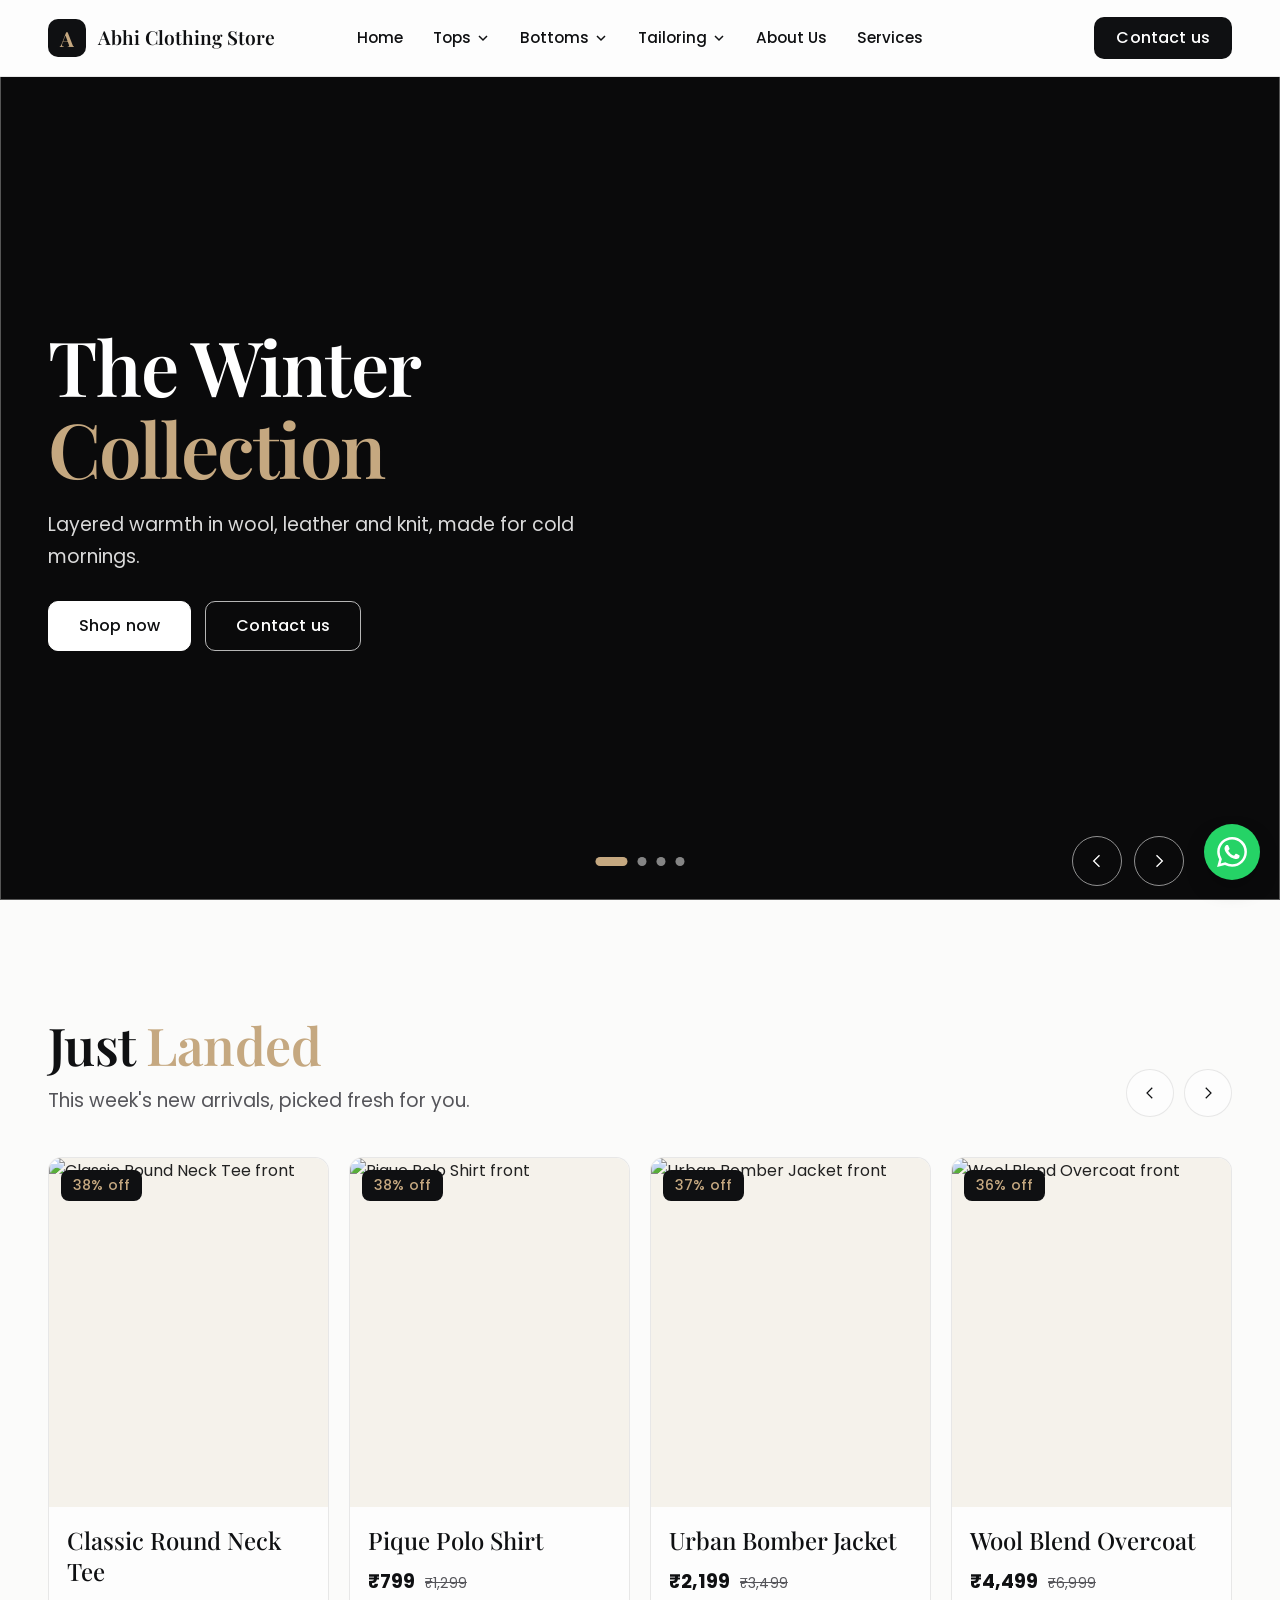
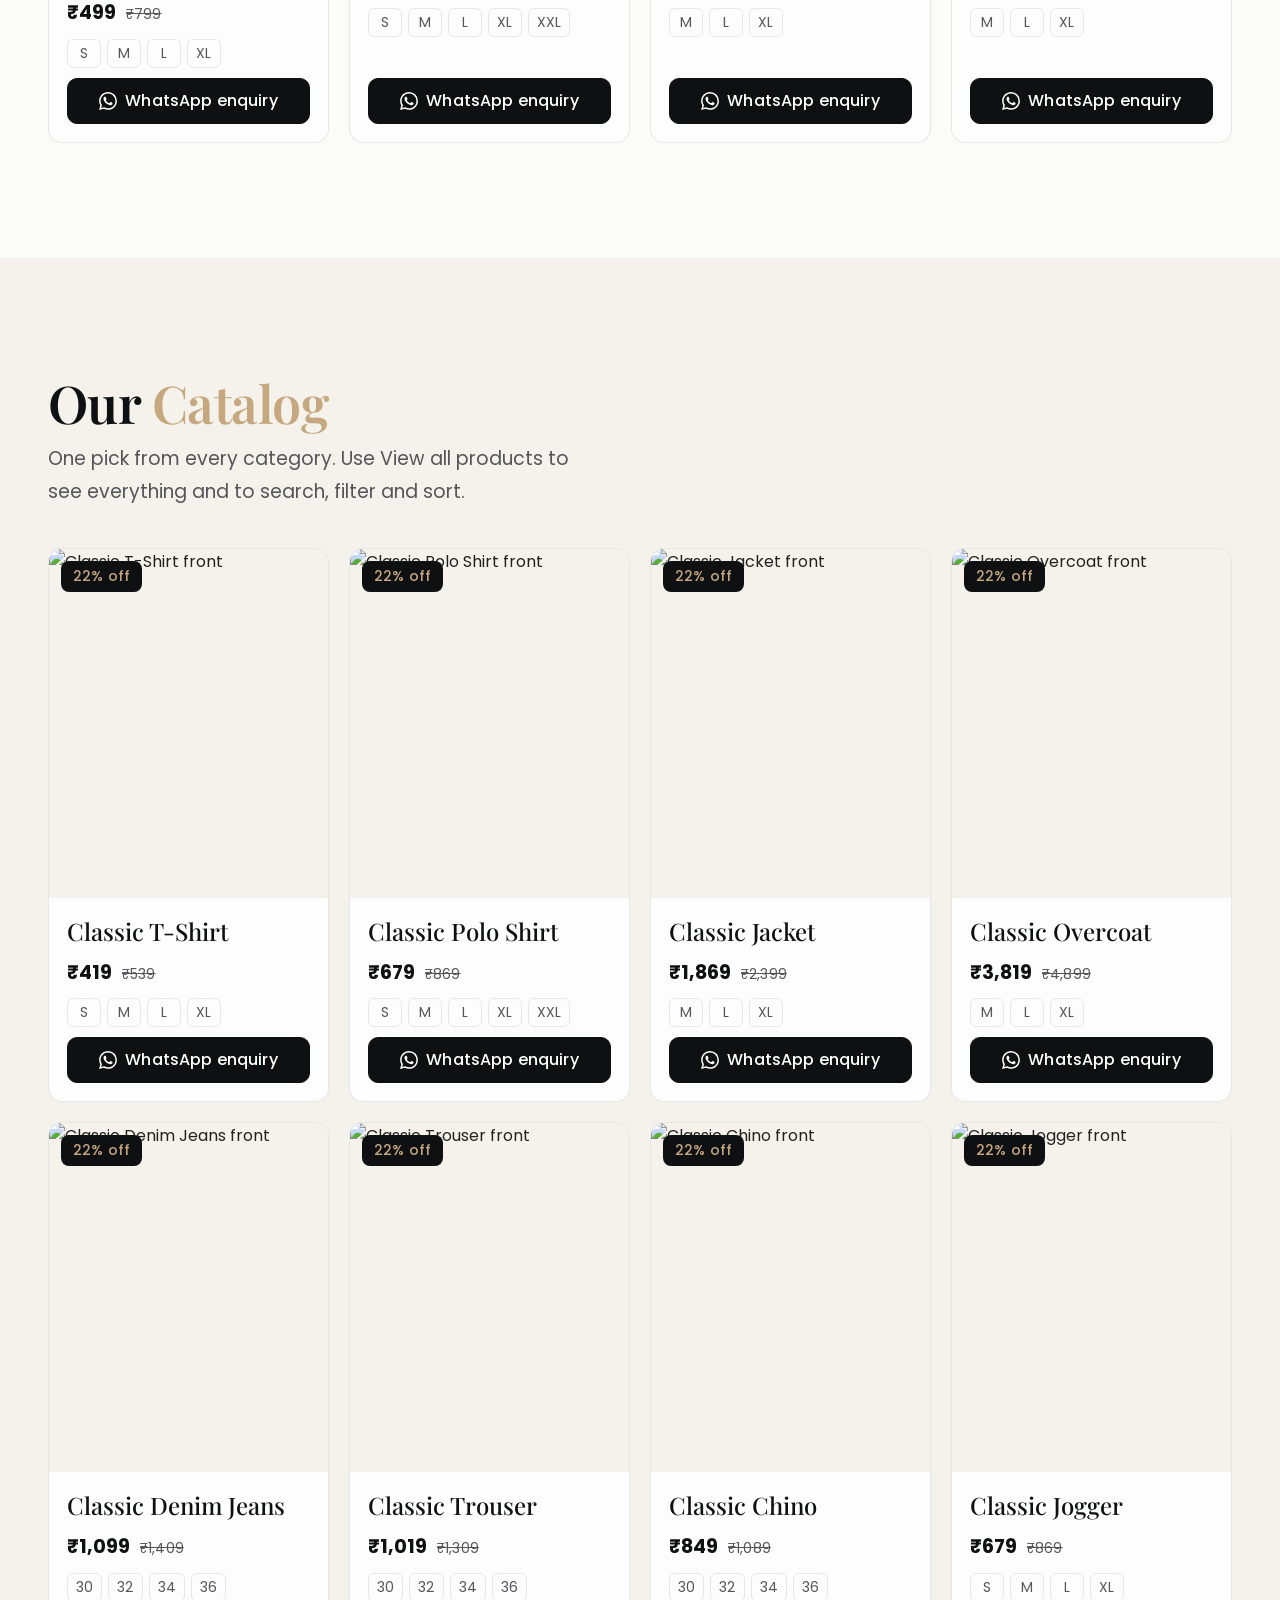
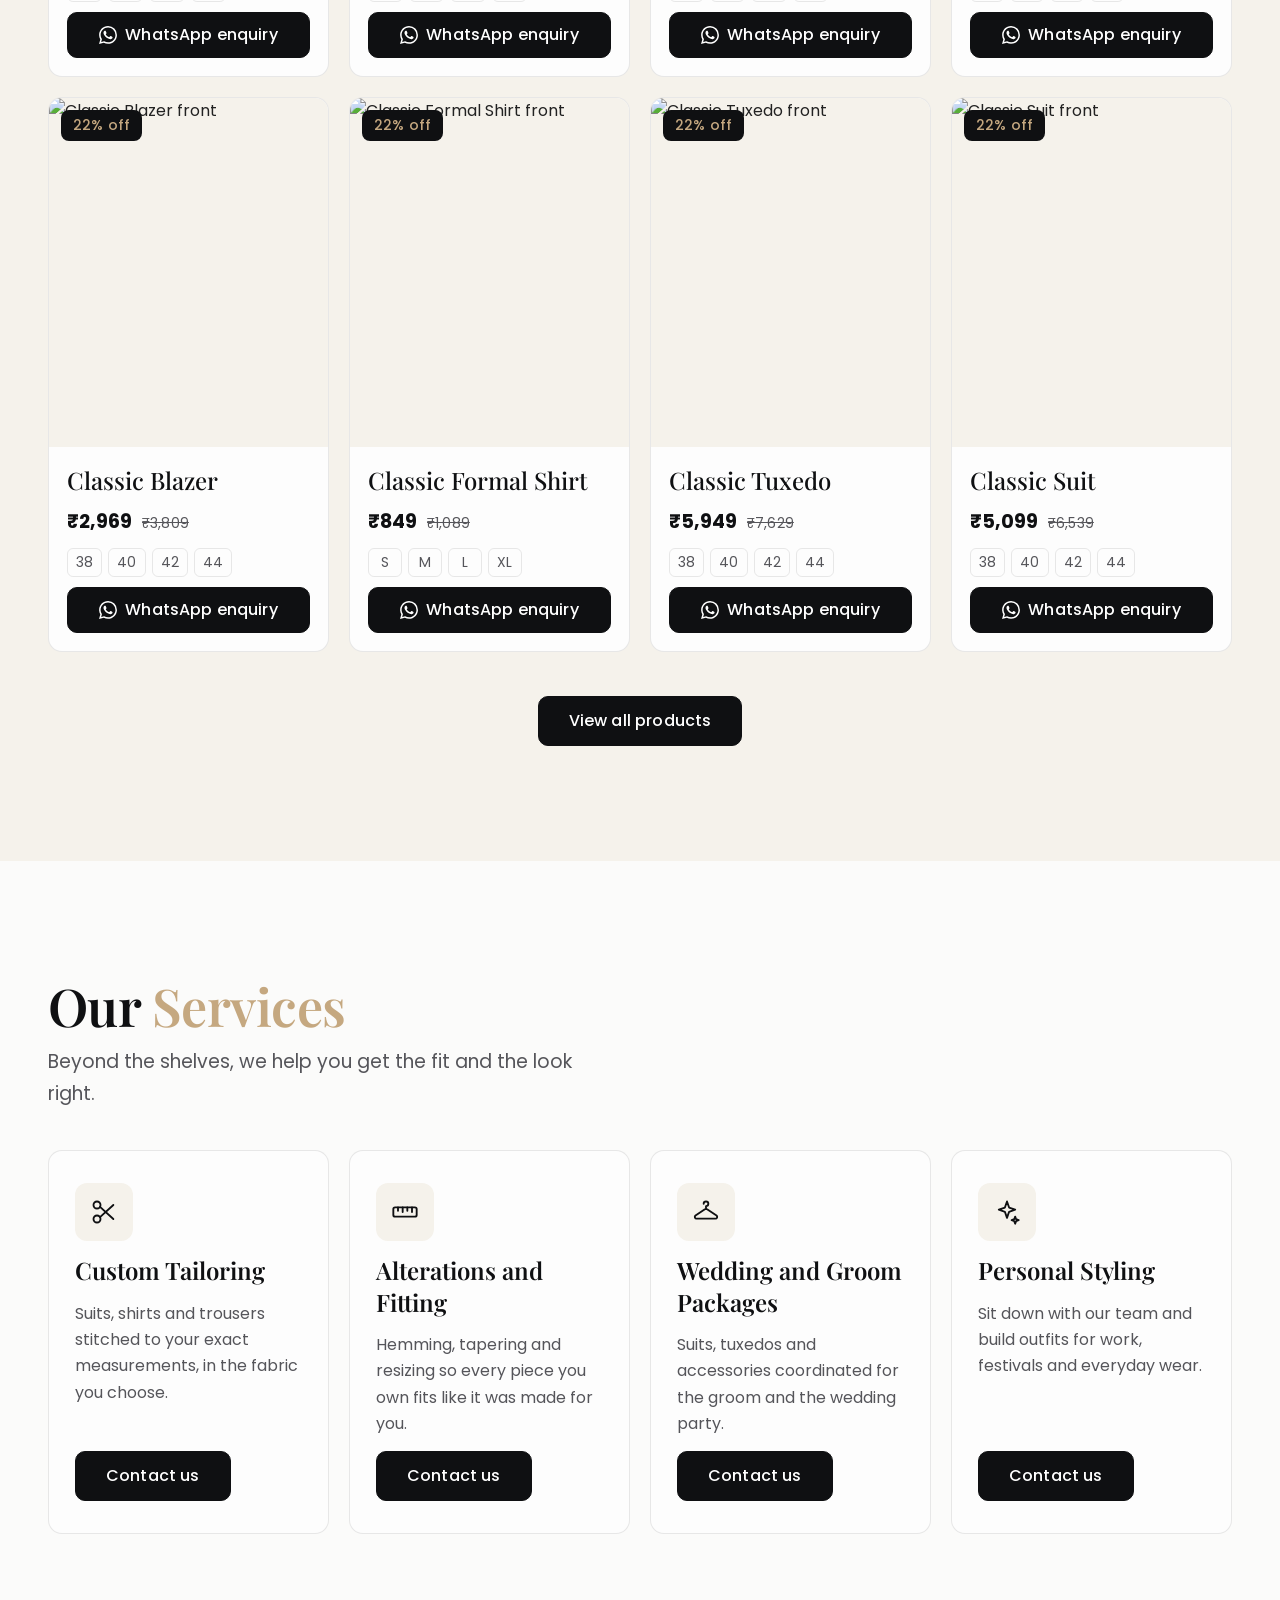
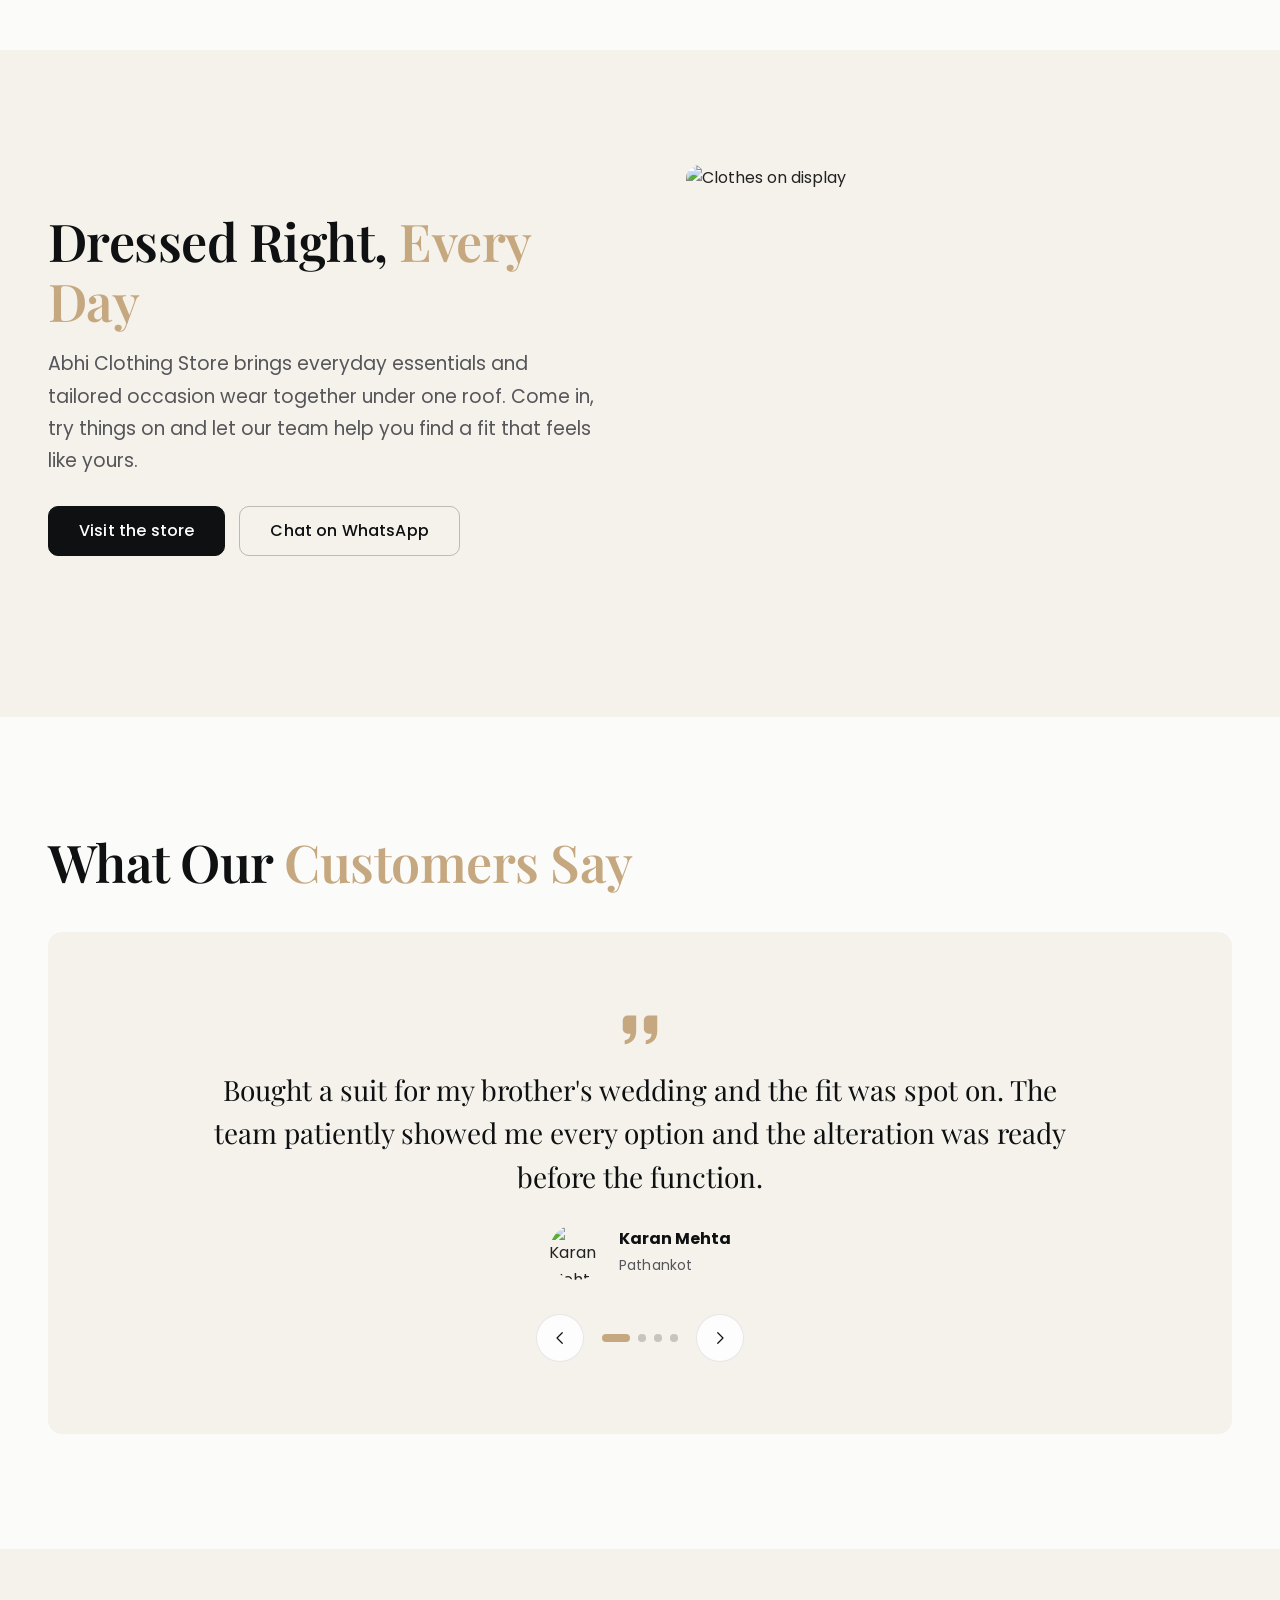
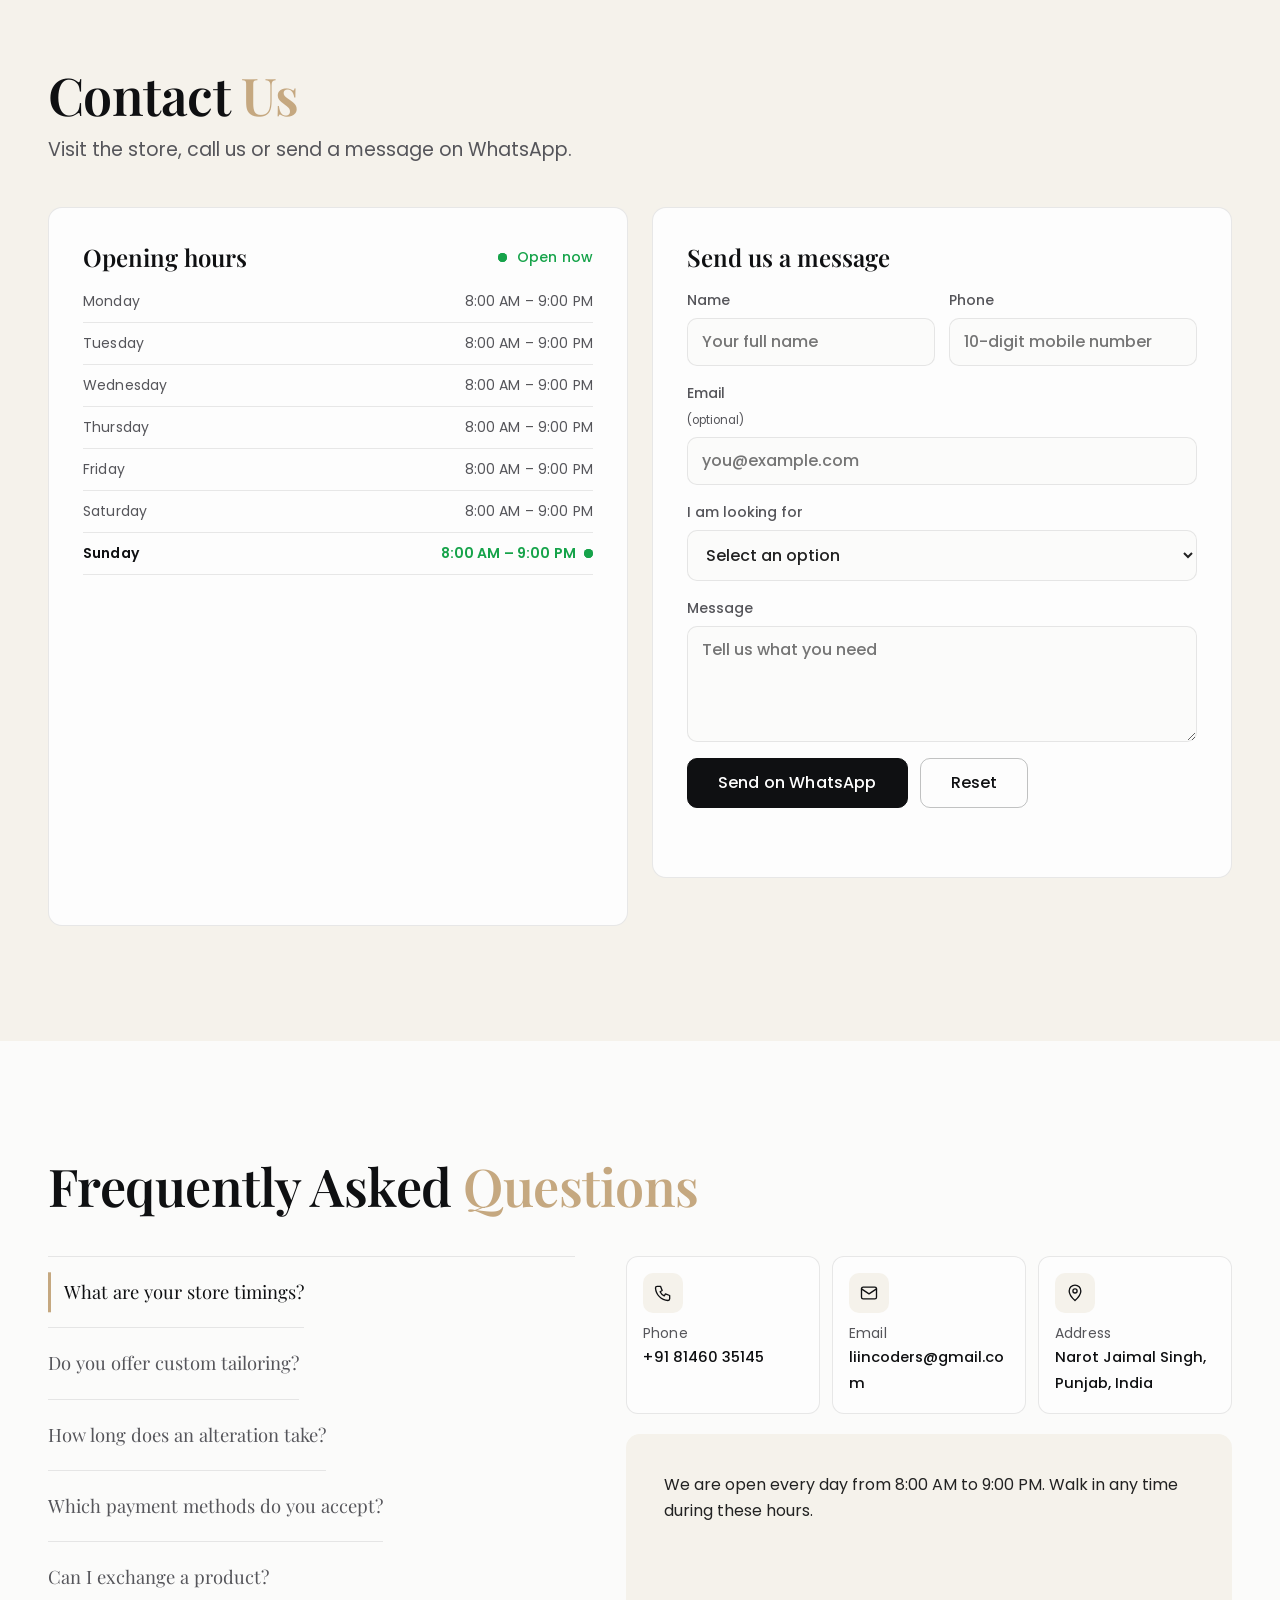
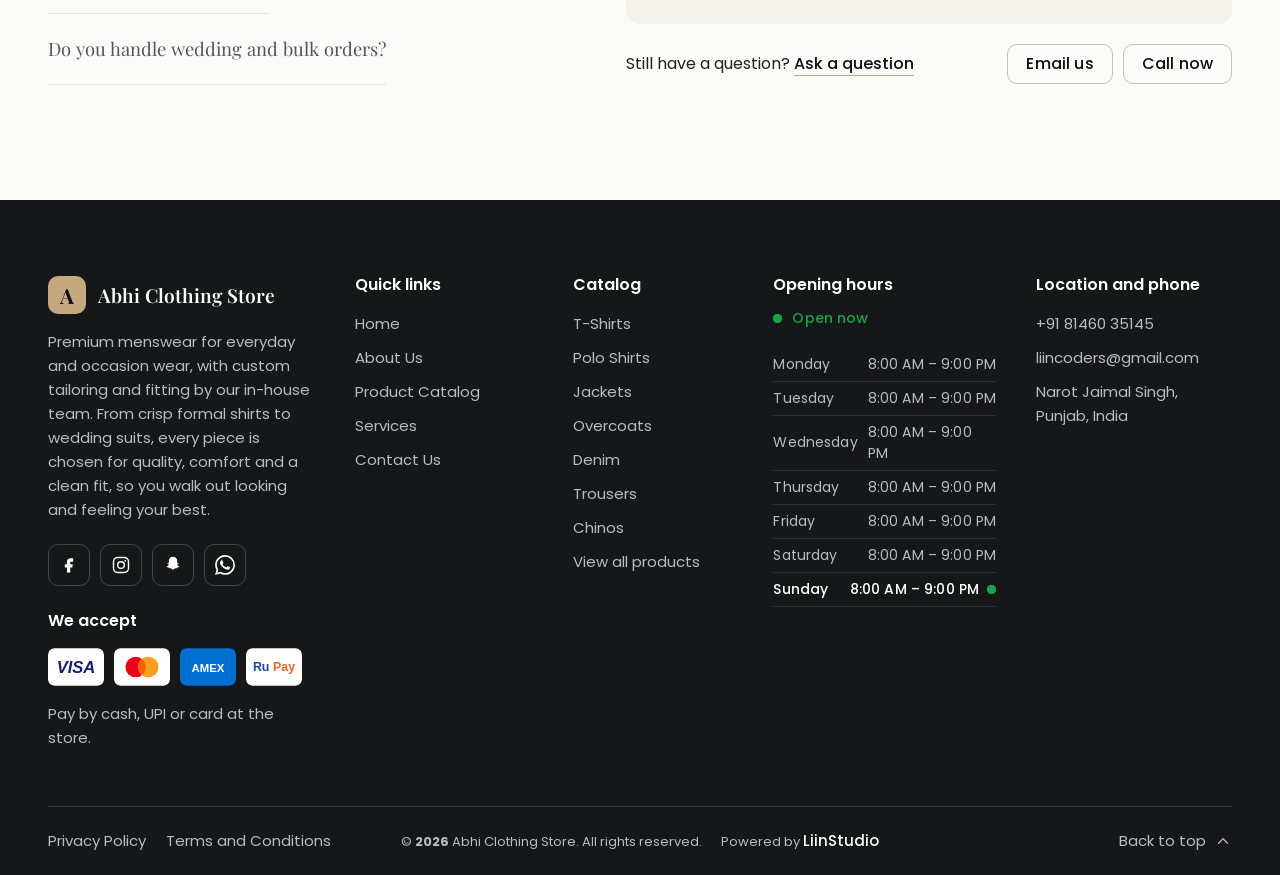
==== commit 52325f82: "index mobile menu images update" ====
--- a/index.html
+++ b/index.html
@@ -1,281 +1,553 @@
 <!DOCTYPE html>
 <html lang="en">
+
 <head>
-<meta charset="UTF-8">
-<meta name="viewport" content="width=device-width, initial-scale=1">
-<title>Abhi Clothing Store</title>
-<link rel="preconnect" href="https://fonts.googleapis.com">
-<link rel="preconnect" href="https://fonts.gstatic.com" crossorigin>
-<link href="https://fonts.googleapis.com/css2?family=Playfair+Display:wght@500;600;700&family=Poppins:wght@400;500;600&display=swap" rel="stylesheet">
-<link rel="stylesheet" href="style.css">
-<link rel="stylesheet" href="sections.css">
-<link rel="stylesheet" href="typography.css">
-<!-- Fluid (clamp) option: uncomment the next line to use it instead of the breakpoint sizes -->
-<!-- <link rel="stylesheet" href="typography-fluid.css"> -->
+  <meta charset="UTF-8">
+  <meta name="viewport" content="width=device-width, initial-scale=1">
+  <title>Abhi Clothing Store</title>
+  <link rel="preconnect" href="https://fonts.googleapis.com">
+  <link rel="preconnect" href="https://fonts.gstatic.com" crossorigin>
+  <link
+    href="https://fonts.googleapis.com/css2?family=Playfair+Display:wght@500;600;700&family=Poppins:wght@400;500;600&display=swap"
+    rel="stylesheet">
+  <link rel="stylesheet" href="style.css">
+  <link rel="stylesheet" href="sections.css">
+  <link rel="stylesheet" href="typography.css">
+  <!-- Fluid (clamp) option: uncomment the next line to use it instead of the breakpoint sizes -->
+  <!-- <link rel="stylesheet" href="typography-fluid.css"> -->
 </head>
+
 <body data-faq="home">
 
-<!-- HEADER: logo left, mega menu navlinks centre, contact button right -->
-<header class="site-header">
-  <div class="wrap">
-    <a href="#home" class="logo"><span class="logo-mark">A</span><span class="logo-text">Abhi Clothing Store</span></a>
-
-    <nav class="main-nav" aria-label="Main">
-      <ul>
-        <li><a class="nav-link" href="#home">Home</a></li>
-        <li><button class="nav-link" type="button" data-menu="tops" aria-expanded="false">Tops<svg viewBox="0 0 12 12" fill="none" stroke="currentColor" stroke-width="1.5" aria-hidden="true"><path d="M2 4l4 4 4-4"/></svg></button></li>
-        <li><button class="nav-link" type="button" data-menu="bottoms" aria-expanded="false">Bottoms<svg viewBox="0 0 12 12" fill="none" stroke="currentColor" stroke-width="1.5" aria-hidden="true"><path d="M2 4l4 4 4-4"/></svg></button></li>
-        <li><button class="nav-link" type="button" data-menu="tailoring" aria-expanded="false">Tailoring<svg viewBox="0 0 12 12" fill="none" stroke="currentColor" stroke-width="1.5" aria-hidden="true"><path d="M2 4l4 4 4-4"/></svg></button></li>
-        <li><a class="nav-link" href="about.html">About Us</a></li>
-        <li><a class="nav-link" href="services.html">Services</a></li>
-      </ul>
-    </nav>
-
-    <div class="head-end">
-      <a class="head-cta" href="contact.html">Contact us</a>
-      <!-- phone / tablet only: opens the whole catalog panel -->
-      <button class="nav-link shop-btn" type="button" data-menu="shop" aria-expanded="false">Shop<svg viewBox="0 0 12 12" fill="none" stroke="currentColor" stroke-width="1.5" aria-hidden="true"><path d="M2 4l4 4 4-4"/></svg></button>
-      <button class="menu-btn" type="button" aria-label="Open menu" aria-expanded="false" aria-controls="menu">
-        <span class="menu-btn-text">Menu</span><span class="bars"><i></i><i></i></span>
-      </button>
+  <!-- HEADER: logo left, mega menu navlinks centre, contact button right -->
+  <header class="site-header">
+    <div class="wrap">
+      <a href="#home" class="logo"><span class="logo-mark">A</span><span class="logo-text">Abhi Clothing
+          Store</span></a>
+
+      <nav class="main-nav" aria-label="Main">
+        <ul>
+          <li><a class="nav-link" href="#home">Home</a></li>
+          <li><button class="nav-link" type="button" data-menu="tops" aria-expanded="false">Tops<svg viewBox="0 0 12 12"
+                fill="none" stroke="currentColor" stroke-width="1.5" aria-hidden="true">
+                <path d="M2 4l4 4 4-4" />
+              </svg></button></li>
+          <li><button class="nav-link" type="button" data-menu="bottoms" aria-expanded="false">Bottoms<svg
+                viewBox="0 0 12 12" fill="none" stroke="currentColor" stroke-width="1.5" aria-hidden="true">
+                <path d="M2 4l4 4 4-4" />
+              </svg></button></li>
+          <li><button class="nav-link" type="button" data-menu="tailoring" aria-expanded="false">Tailoring<svg
+                viewBox="0 0 12 12" fill="none" stroke="currentColor" stroke-width="1.5" aria-hidden="true">
+                <path d="M2 4l4 4 4-4" />
+              </svg></button></li>
+          <li><a class="nav-link" href="about.html">About Us</a></li>
+          <li><a class="nav-link" href="services.html">Services</a></li>
+        </ul>
+      </nav>
+
+      <div class="head-end">
+        <a class="head-cta" href="contact.html">Contact us</a>
+        <!-- phone / tablet only: opens the whole catalog panel -->
+        <button class="nav-link shop-btn" type="button" data-menu="shop" aria-expanded="false">Shop<svg
+            viewBox="0 0 12 12" fill="none" stroke="currentColor" stroke-width="1.5" aria-hidden="true">
+            <path d="M2 4l4 4 4-4" />
+          </svg></button>
+        <button class="menu-btn" type="button" aria-label="Open menu" aria-expanded="false" aria-controls="menu">
+          <span class="menu-btn-text">Menu</span><span class="bars"><i></i><i></i></span>
+        </button>
+      </div>
+    </div>
+  </header>
+
+  <!-- Dim layer behind the mega menu, then the mega menu panel (filled by script.js from the MENU data) -->
+  <div class="mega-dim" id="dim"></div>
+  <div class="mega" id="mega" aria-label="Shop menu"></div>
+
+  <!-- FULLSCREEN MENU (phone / tablet) -->
+  <div class="menu" id="menu" aria-hidden="true">
+    <div class="menu-top">
+      <a href="#home" class="logo"><span class="logo-mark">A</span><span class="logo-text">Abhi Clothing
+          Store</span></a>
+      <button class="menu-x" type="button" aria-label="Close menu"><span class="menu-btn-text">Close</span><span
+          class="bars"><i></i><i></i></span></button>
+    </div>
+    <div class="menu-body">
+      <nav class="menu-nav" aria-label="Menu">
+        <ul>
+          <li style="--i:0"><a href="#home"><span class="thumb"><img data-img="images/tshirt01.avif"
+                  alt=""></span>Home</a></li>
+          <li style="--i:1"><a href="about.html"><span class="thumb"><img data-img="images/balzzer02.avif"
+                  alt=""></span>About Us</a></li>
+          <li style="--i:2"><a href="products.html"><span class="thumb"><img data-img="images/bomberjacket.avif"
+                  alt=""></span>Product Catalog</a></li>
+          <li style="--i:3"><a href="services.html"><span class="thumb"><img data-img="images/formal01.avif"
+                  alt=""></span>Services</a></li>
+          <li style="--i:4"><a href="contact.html"><span class="thumb"><img data-img="images/denimjacket.avif"
+                  alt=""></span>Contact Us</a></li>
+        </ul>
+      </nav>
+    </div>
+    <div class="menu-foot">
+      <a href="tel:+918146035145">+91 81460 35145</a>
+      <!-- TODO: client ki email aane par replace karni hai -->
+      <a href="mailto:liincoders@gmail.com">liincoders@gmail.com</a>
     </div>
   </div>
-</header>
-
-<!-- Dim layer behind the mega menu, then the mega menu panel (filled by script.js from the MENU data) -->
-<div class="mega-dim" id="dim"></div>
-<div class="mega" id="mega" aria-label="Shop menu"></div>
-
-<!-- FULLSCREEN MENU (phone / tablet) -->
-<div class="menu" id="menu" aria-hidden="true">
-  <div class="menu-top">
-    <a href="#home" class="logo"><span class="logo-mark">A</span><span class="logo-text">Abhi Clothing Store</span></a>
-    <button class="menu-x" type="button" aria-label="Close menu"><span class="menu-btn-text">Close</span><span class="bars"><i></i><i></i></span></button>
+  <main>
+    <!-- 01. HERO SLIDER -->
+    <section class="hero" id="home" aria-roledescription="carousel">
+      <div class="h-slide on">
+        <img src="https://images.unsplash.com/photo-1441984904996-e0b6ba687e04?auto=format&fit=crop&w=1600&q=70" alt="">
+        <div class="h-body">
+          <h1>The Winter <span>Collection</span></h1>
+          <p>Layered warmth in wool, leather and knit, made for cold mornings.</p>
+          <div class="h-btns"><a class="btn btn-solid" href="#arrivals">Shop now</a><a class="btn btn-line"
+              href="#contact">Contact us</a></div>
+        </div>
+      </div>
+      <div class="h-slide">
+        <img src="https://images.unsplash.com/photo-1507679799987-c73779587ccf?auto=format&fit=crop&w=1600&q=70" alt="">
+        <div class="h-body">
+          <h1>Tailored To <span>Perfection</span></h1>
+          <p>Suits and blazers cut to fit, for weddings, work and every occasion in between.</p>
+          <div class="h-btns"><a class="btn btn-solid" href="#arrivals">Shop now</a><a class="btn btn-line"
+              href="#contact">Contact us</a></div>
+        </div>
+      </div>
+      <div class="h-slide">
+        <img src="https://images.unsplash.com/photo-1490481651871-ab68de25d43d?auto=format&fit=crop&w=1600&q=70" alt="">
+        <div class="h-body">
+          <h1>Everyday <span>Essentials</span></h1>
+          <p>Tees, polos and denim you will reach for first, every single day.</p>
+          <div class="h-btns"><a class="btn btn-solid" href="#arrivals">Shop now</a><a class="btn btn-line"
+              href="#contact">Contact us</a></div>
+        </div>
+      </div>
+      <div class="h-slide">
+        <img src="https://images.unsplash.com/photo-1617137968427-85924c800a22?auto=format&fit=crop&w=1600&q=70" alt="">
+        <div class="h-body">
+          <h1>Dress For The <span>Occasion</span></h1>
+          <p>From festive evenings to formal days, find a look that fits the moment.</p>
+          <div class="h-btns"><a class="btn btn-solid" href="#arrivals">Shop now</a><a class="btn btn-line"
+              href="#contact">Contact us</a></div>
+        </div>
+      </div>
+      <button class="h-arrow h-prev" type="button" aria-label="Previous slide"><svg viewBox="0 0 24 24" fill="none"
+          stroke="currentColor" stroke-width="1.6" aria-hidden="true">
+          <path d="M15 5l-7 7 7 7" />
+        </svg></button>
+      <button class="h-arrow h-next" type="button" aria-label="Next slide"><svg viewBox="0 0 24 24" fill="none"
+          stroke="currentColor" stroke-width="1.6" aria-hidden="true">
+          <path d="M9 5l7 7-7 7" />
+        </svg></button>
+      <div class="h-dots"><button type="button" class="on" aria-label="Slide 1"></button><button type="button" class=""
+          aria-label="Slide 2"></button><button type="button" class="" aria-label="Slide 3"></button><button
+          type="button" class="" aria-label="Slide 4"></button></div>
+    </section>
+
+    <!-- 02. LATEST ARRIVALS -->
+    <section class="sec" id="arrivals">
+      <div class="sec-in">
+        <div class="sec-head">
+          <div>
+            <h2>Just <span>Landed</span></h2>
+            <p>This week's new arrivals, picked fresh for you.</p>
+          </div>
+          <div class="s-arrows">
+            <button class="s-arrow s-prev" type="button" aria-label="Previous"><svg viewBox="0 0 24 24" fill="none"
+                stroke="currentColor" stroke-width="1.6" aria-hidden="true">
+                <path d="M15 5l-7 7 7 7" />
+              </svg></button>
+            <button class="s-arrow s-next" type="button" aria-label="Next"><svg viewBox="0 0 24 24" fill="none"
+                stroke="currentColor" stroke-width="1.6" aria-hidden="true">
+                <path d="M9 5l7 7-7 7" />
+              </svg></button>
+          </div>
+        </div>
+        <div class="track"></div>
+      </div>
+    </section>
+    <!-- 03. CATALOG (products are generated by site.js) -->
+    <section class="sec sand" id="catalog">
+      <div class="sec-in">
+        <div class="sec-head">
+          <div>
+            <h2>Our <span>Catalog</span></h2>
+            <p>One pick from every category. Use View all products to see everything and to search, filter and sort.</p>
+          </div>
+        </div>
+
+        <div id="shop"></div>
+      </div>
+    </section>
+
+    <!-- 04. SERVICES -->
+    <section class="sec" id="services">
+      <div class="sec-in">
+        <div class="sec-head">
+          <div>
+            <h2>Our <span>Services</span></h2>
+            <p>Beyond the shelves, we help you get the fit and the look right.</p>
+          </div>
+        </div>
+        <div class="svc-grid">
+          <article class="svc"><span class="ico"><svg viewBox="0 0 24 24" fill="none" stroke="currentColor"
+                stroke-width="1.6" stroke-linecap="round" stroke-linejoin="round" aria-hidden="true">
+                <path d="M8.6 7.6L20 18M8.6 16.4L20 6" />
+                <circle cx='6' cy='6' r='3' />
+                <circle cx='6' cy='18' r='3' />
+              </svg></span>
+            <h3>Custom Tailoring</h3>
+            <p>Suits, shirts and trousers stitched to your exact measurements, in the fabric you choose.</p><a
+              class="btn btn-dark" href="#contact">Contact us</a>
+          </article>
+          <article class="svc"><span class="ico"><svg viewBox="0 0 24 24" fill="none" stroke="currentColor"
+                stroke-width="1.6" stroke-linecap="round" stroke-linejoin="round" aria-hidden="true">
+                <rect x='2' y='8' width='20' height='8' rx='1.5' />
+                <path d="M6 8v3M10 8v4M14 8v3M18 8v4" />
+              </svg></span>
+            <h3>Alterations and Fitting</h3>
+            <p>Hemming, tapering and resizing so every piece you own fits like it was made for you.</p><a
+              class="btn btn-dark" href="#contact">Contact us</a>
+          </article>
+          <article class="svc"><span class="ico"><svg viewBox="0 0 24 24" fill="none" stroke="currentColor"
+                stroke-width="1.6" stroke-linecap="round" stroke-linejoin="round" aria-hidden="true">
+                <path d="M12 7a2 2 0 1 0-2-2M12 7v2L3 15a1.5 1.5 0 0 0 .9 2.7h16.2A1.5 1.5 0 0 0 21 15l-9-6" />
+              </svg></span>
+            <h3>Wedding and Groom Packages</h3>
+            <p>Suits, tuxedos and accessories coordinated for the groom and the wedding party.</p><a
+              class="btn btn-dark" href="#contact">Contact us</a>
+          </article>
+          <article class="svc"><span class="ico"><svg viewBox="0 0 24 24" fill="none" stroke="currentColor"
+                stroke-width="1.6" stroke-linecap="round" stroke-linejoin="round" aria-hidden="true">
+                <path
+                  d="M12 3l1.8 5.2L19 10l-5.2 1.8L12 17l-1.8-5.2L5 10l5.2-1.8zM19 16l.8 2.2L22 19l-2.2.8L19 22l-.8-2.2L16 19l2.2-.8z" />
+              </svg></span>
+            <h3>Personal Styling</h3>
+            <p>Sit down with our team and build outfits for work, festivals and everyday wear.</p><a
+              class="btn btn-dark" href="#contact">Contact us</a>
+          </article>
+        </div>
+      </div>
+    </section>
+
+    <!-- 05. CTA (also the About Us anchor) -->
+    <section class="sec sand" id="about">
+      <div class="sec-in cta">
+        <div>
+          <h2>Dressed Right, <span>Every Day</span></h2>
+          <p>Abhi Clothing Store brings everyday essentials and tailored occasion wear together under one roof. Come in,
+            try things on and let our team help you find a fit that feels like yours.</p>
+          <div class="h-btns"><a class="btn btn-dark" href="#contact">Visit the store</a><a class="btn btn-out"
+              href="https://wa.me/918146035145" target="_blank" rel="noopener">Chat on WhatsApp</a></div>
+        </div>
+        <div class="cta-i"><img
+            src="https://images.unsplash.com/photo-1523381210434-271e8be1f52b?auto=format&fit=crop&w=1000&q=70"
+            alt="Clothes on display" loading="lazy"></div>
+      </div>
+    </section>
+
+    <!-- 05b. TESTIMONIALS -->
+    <section class="sec" id="reviews">
+      <div class="sec-in">
+        <div class="sec-head">
+          <div>
+            <h2>What Our <span>Customers Say</span></h2>
+          </div>
+        </div>
+        <div class="tm">
+          <div>
+            <svg class="tm-q" viewBox="0 0 24 24" aria-hidden="true">
+              <path
+                d="M10 6H5.5A2.5 2.5 0 0 0 3 8.5V13a2.5 2.5 0 0 0 2.5 2.5H7c0 2-1 3-3 3.5V21c4-.5 6-3 6-7V6zm11 0h-4.5A2.5 2.5 0 0 0 14 8.5V13a2.5 2.5 0 0 0 2.5 2.5H18c0 2-1 3-3 3.5V21c4-.5 6-3 6-7V6z" />
+            </svg>
+            <div class="tm-slides">
+              <figure class="tm-s on">
+                <blockquote>Bought a suit for my brother's wedding and the fit was spot on. The team patiently showed me
+                  every option and the alteration was ready before the function.</blockquote>
+                <figcaption><img
+                    src="https://images.unsplash.com/photo-1507003211169-0a1dd7228f2d?auto=format&fit=crop&w=120&h=120&q=70"
+                    alt="Karan Mehta" width="56" height="56" loading="lazy">
+                  <div><b>Karan Mehta</b><small>Pathankot</small></div>
+                </figcaption>
+              </figure>
+              <figure class="tm-s">
+                <blockquote>Good quality at fair prices. I now buy all my shirts and chinos here, and the staff always
+                  suggest what suits me best.</blockquote>
+                <figcaption><img
+                    src="https://images.unsplash.com/photo-1500648767791-00dcc994a43e?auto=format&fit=crop&w=120&h=120&q=70"
+                    alt="Amandeep Singh" width="56" height="56" loading="lazy">
+                  <div><b>Amandeep Singh</b><small>Sujanpur</small></div>
+                </figcaption>
+              </figure>
+              <figure class="tm-s">
+                <blockquote>The custom blazer turned out better than I imagined. Clean stitching, right fabric and
+                  delivered on the promised day.</blockquote>
+                <figcaption><img
+                    src="https://images.unsplash.com/photo-1472099645785-5658abf4ff4e?auto=format&fit=crop&w=120&h=120&q=70"
+                    alt="Vikram Sethi" width="56" height="56" loading="lazy">
+                  <div><b>Vikram Sethi</b><small>Narot Jaimal Singh</small></div>
+                </figcaption>
+              </figure>
+              <figure class="tm-s">
+                <blockquote>Honest advice and a very wide range. I picked a full wedding look in one visit without any
+                  stress.</blockquote>
+                <figcaption><img
+                    src="https://images.unsplash.com/photo-1519085360753-af0119f7cbe7?auto=format&fit=crop&w=120&h=120&q=70"
+                    alt="Gurpreet Bajwa" width="56" height="56" loading="lazy">
+                  <div><b>Gurpreet Bajwa</b><small>Pathankot</small></div>
+                </figcaption>
+              </figure>
+            </div>
+            <div class="tm-nav">
+              <button class="s-arrow tm-prev" type="button" aria-label="Previous review"><svg viewBox="0 0 24 24"
+                  fill="none" stroke="currentColor" stroke-width="1.6" stroke-linecap="round" stroke-linejoin="round"
+                  aria-hidden="true">
+                  <path d="M15 5l-7 7 7 7" />
+                </svg></button>
+              <div class="tm-dots"><button type="button" class="on" aria-label="Review 1"></button><button type="button"
+                  class="" aria-label="Review 2"></button><button type="button" class=""
+                  aria-label="Review 3"></button><button type="button" class="" aria-label="Review 4"></button></div>
+              <button class="s-arrow tm-next" type="button" aria-label="Next review"><svg viewBox="0 0 24 24"
+                  fill="none" stroke="currentColor" stroke-width="1.6" stroke-linecap="round" stroke-linejoin="round"
+                  aria-hidden="true">
+                  <path d="M9 5l7 7-7 7" />
+                </svg></button>
+            </div>
+          </div>
+        </div>
+      </div>
+    </section>
+
+    <!-- 06. CONTACT -->
+    <section class="sec sand" id="contact">
+      <div class="sec-in">
+        <div class="sec-head">
+          <div>
+            <h2>Contact <span>Us</span></h2>
+            <p>Visit the store, call us or send a message on WhatsApp.</p>
+          </div>
+        </div>
+        <div class="ct">
+          <div class="box">
+
+            <div class="hours">
+              <div class="hrs-h">
+                <h3>Opening hours</h3><span class="live" id="live"><i class="dot"></i><em></em></span>
+              </div>
+              <ul id="hrs"></ul>
+            </div>
+            <iframe class="map" title="Store location" loading="lazy" allowfullscreen
+              referrerpolicy="no-referrer-when-downgrade"
+              src="https://www.google.com/maps?q=Narot+Jaimal+Singh,+Punjab,+India&output=embed"></iframe>
+          </div>
+          <div class="box">
+            <form id="cf" method="post" action="#contact" novalidate>
+              <h3>Send us a message</h3>
+              <div class="row2">
+                <label class="f">Name<input name="n" autocomplete="name" placeholder="Your full name"></label>
+                <label class="f">Phone<input name="p" type="tel" inputmode="numeric" maxlength="10"
+                    autocomplete="tel-national" placeholder="10-digit mobile number"></label>
+              </div>
+              <label class="f">Email <small>(optional)</small><input name="e" type="email" autocomplete="email"
+                  placeholder="you@example.com"></label>
+              <label class="f">I am looking for<select name="s">
+                  <option value="">Select an option</option>
+                  <option>Tops (T-shirts, polos, jackets)</option>
+                  <option>Bottoms (denim, trousers, chinos)</option>
+                  <option>Suits and blazers</option>
+                  <option>Custom tailoring</option>
+                  <option>Alterations</option>
+                  <option>Wedding looks</option>
+                  <option>Something else</option>
+                </select></label>
+              <label class="f">Message<textarea name="m" rows="4"
+                  placeholder="Tell us what you need"></textarea></label>
+              <div class="fb"><button class="btn btn-dark" type="submit">Send on WhatsApp</button><button
+                  class="btn btn-out" type="reset">Reset</button></div>
+              <p class="note" id="note" role="status"></p>
+            </form>
+          </div>
+        </div>
+      </div>
+    </section>
+
+    <!-- 07. FAQ -->
+    <section class="sec" id="faq">
+      <div class="sec-in">
+        <div class="sec-head">
+          <div>
+            <h2>Frequently Asked <span>Questions</span></h2>
+          </div>
+        </div>
+        <div class="faq">
+          <div class="faq-q" role="tablist"></div>
+          <div class="faq-r">
+            <ul class="info3">
+              <li><span class="ico"><svg viewBox="0 0 24 24" fill="none" stroke="currentColor" stroke-width="1.6"
+                    stroke-linecap="round" stroke-linejoin="round" aria-hidden="true">
+                    <path
+                      d="M5 4h4l2 5-2.5 1.5a11 11 0 0 0 5 5L15 13l5 2v4a2 2 0 0 1-2 2A16 16 0 0 1 3 6a2 2 0 0 1 2-2z" />
+                  </svg></span>
+                <div><small>Phone</small><a href="tel:+918146035145">+91 81460 35145</a></div>
+              </li>
+              <li><span class="ico"><svg viewBox="0 0 24 24" fill="none" stroke="currentColor" stroke-width="1.6"
+                    stroke-linecap="round" stroke-linejoin="round" aria-hidden="true">
+                    <rect x="3" y="5" width="18" height="14" rx="2" />
+                    <path d="M3 7l9 6 9-6" />
+                  </svg></span>
+                <div><small>Email</small><a href="mailto:liincoders@gmail.com">liincoders@gmail.com</a></div>
+              </li>
+              <li><span class="ico"><svg viewBox="0 0 24 24" fill="none" stroke="currentColor" stroke-width="1.6"
+                    stroke-linecap="round" stroke-linejoin="round" aria-hidden="true">
+                    <path d="M12 21s7-6.2 7-11.5A7 7 0 0 0 5 9.5C5 14.8 12 21 12 21z" />
+                    <circle cx="12" cy="9.5" r="2.5" />
+                  </svg></span>
+                <div><small>Address</small><span>Narot Jaimal Singh, Punjab, India</span></div>
+              </li>
+            </ul>
+            <div class="faq-a" role="tabpanel"></div>
+            <div class="ask">
+              <p>Still have a question? <a
+                  href="mailto:liincoders@gmail.com?subject=Question%20for%20Abhi%20Clothing%20Store">Ask a question</a>
+              </p>
+              <div class="ask-btns"><a class="btn btn-out sm" href="mailto:liincoders@gmail.com">Email us</a><a
+                  class="btn btn-out sm" href="tel:+918146035145">Call now</a></div>
+            </div>
+          </div>
+        </div>
+      </div>
+    </section>
+  </main>
+
+  <!-- 08. MEGA FOOTER -->
+  <footer class="foot">
+    <div class="foot-g">
+      <div>
+        <a href="#home" class="logo"><span class="logo-mark">A</span><span class="logo-text">Abhi Clothing
+            Store</span></a>
+        <p class="fd">Premium menswear for everyday and occasion wear, with custom tailoring and fitting by our in-house
+          team. From crisp formal shirts to wedding suits, every piece is chosen for quality, comfort and a clean fit,
+          so you walk out looking and feeling your best.</p>
+        <div class="soc"><a href="https://www.facebook.com/" target="_blank" rel="noopener" aria-label="Facebook"><svg
+              viewBox="0 0 24 24" fill="currentColor">
+              <path d="M14 8h3V4h-3c-2.8 0-4.5 1.7-4.5 4.5V11H7v4h2.5v6h4v-6H16l.5-4h-3V8.8c0-.5.2-.8.8-.8z" />
+            </svg></a>
+          <a href="https://www.instagram.com/" target="_blank" rel="noopener" aria-label="Instagram"><svg
+              viewBox="0 0 24 24" fill="none" stroke="currentColor" stroke-width="1.7">
+              <rect x="3" y="3" width="18" height="18" rx="5" />
+              <circle cx="12" cy="12" r="4" />
+              <circle cx="17.2" cy="6.8" r="1" fill="currentColor" stroke="none" />
+            </svg></a>
+          <a href="https://www.snapchat.com/" target="_blank" rel="noopener" aria-label="Snapchat"><svg
+              viewBox="0 0 24 24" fill="currentColor">
+              <path
+                d="M12 2c3 0 5 2.2 5 5v2.5c.6.3 1.4.4 2 .4-.3.7-1.2 1-2 1.2.4 1.5 1.5 2.5 3 3-.8.7-1.8.9-2.8 1-.2.5-.5.9-1 .9-.6 0-1.3-.3-2.1.2-.6.4-1.3 1.3-2.1 1.3s-1.5-.9-2.1-1.3c-.8-.5-1.5-.2-2.1-.2-.5 0-.8-.4-1-.9-1-.1-2-.3-2.8-1 1.5-.5 2.6-1.5 3-3-.8-.2-1.7-.5-2-1.2.6 0 1.4-.1 2-.4V7c0-2.8 2-5 5-5z" />
+            </svg></a>
+          <a href="https://wa.me/918146035145" target="_blank" rel="noopener" aria-label="WhatsApp"><svg
+              viewBox="0 0 24 24" fill="currentColor">
+              <use href="#wa-p" />
+            </svg></a>
+        </div>
+        <h4 class="acc-h">We accept</h4>
+        <div class="cards"><svg viewBox="0 0 54 36" role="img" aria-label="Visa">
+            <rect width="54" height="36" rx="6" fill="#fff" /><text x="27" y="24" text-anchor="middle"
+              font-family="Arial" font-weight="900" font-style="italic" font-size="16" fill="#1A1F71">VISA</text>
+          </svg>
+          <svg viewBox="0 0 54 36" role="img" aria-label="Mastercard">
+            <rect width="54" height="36" rx="6" fill="#fff" />
+            <circle cx="21" cy="18" r="10" fill="#EB001B" />
+            <circle cx="33" cy="18" r="10" fill="#F79E1B" />
+            <path d="M27 10.3a10 10 0 0 1 0 15.4 10 10 0 0 1 0-15.4z" fill="#FF5F00" />
+          </svg>
+          <svg viewBox="0 0 54 36" role="img" aria-label="American Express">
+            <rect width="54" height="36" rx="6" fill="#006FCF" /><text x="27" y="23" text-anchor="middle"
+              font-family="Arial" font-weight="700" font-size="11" fill="#fff">AMEX</text>
+          </svg>
+          <svg viewBox="0 0 54 36" role="img" aria-label="RuPay">
+            <rect width="54" height="36" rx="6" fill="#fff" /><text x="27" y="22" text-anchor="middle"
+              font-family="Arial" font-weight="700" font-size="12">
+              <tspan fill="#1C4A9B">Ru</tspan>
+              <tspan fill="#F26522">Pay</tspan>
+            </text>
+          </svg>
+        </div>
+        <p class="fd">Pay by cash, UPI or card at the store.</p>
+      </div>
+      <div>
+        <h4>Quick links</h4>
+        <ul>
+          <li><a href="#home">Home</a></li>
+          <li><a href="about.html">About Us</a></li>
+          <li><a href="products.html">Product Catalog</a></li>
+          <li><a href="services.html">Services</a></li>
+          <li><a href="contact.html">Contact Us</a></li>
+        </ul>
+      </div>
+      <div>
+        <h4>Catalog</h4>
+        <ul>
+          <li><a href="products.html#t-shirts">T-Shirts</a></li>
+          <li><a href="products.html#polo-shirts">Polo Shirts</a></li>
+          <li><a href="products.html#jackets">Jackets</a></li>
+          <li><a href="products.html#overcoats">Overcoats</a></li>
+          <li><a href="products.html#denim">Denim</a></li>
+          <li><a href="products.html#trousers">Trousers</a></li>
+          <li><a href="products.html#chinos">Chinos</a></li>
+          <li><a href="products.html">View all products</a></li>
+        </ul>
+      </div>
+      <div>
+        <h4 class="fh-h">Opening hours <span class="live" id="flive"><i class="dot"></i><em></em></span></h4>
+        <ul id="fhrs"></ul>
+        <p class="fh-simple" id="fsimple"></p>
+      </div>
+      <div>
+        <h4>Location and phone</h4>
+        <ul>
+          <li><a href="tel:+918146035145">+91 81460 35145</a></li>
+          <li><a href="mailto:liincoders@gmail.com">liincoders@gmail.com</a></li>
+          <li>Narot Jaimal Singh, Punjab, India</li>
+        </ul>
+      </div>
+    </div>
+    <div class="foot-b">
+      <div class="leg"><a href="#" data-legal="privacy">Privacy Policy</a><a href="#" data-legal="terms">Terms and
+          Conditions</a></div>
+      <p class="cp"><span>&copy; <b id="yr">2026</b> Abhi Clothing Store. All rights reserved.</span> <span>Powered by
+          <a href="https://liinstudio.netlify.app/" target="_blank" rel="noopener">LiinStudio</a></span></p>
+      <a class="totop" href="#home">Back to top <svg viewBox="0 0 24 24" fill="none" stroke="currentColor"
+          stroke-width="1.6" stroke-linecap="round" stroke-linejoin="round" aria-hidden="true">
+          <path d="M6 15l6-6 6 6" />
+        </svg></a>
+    </div>
+
+  </footer>
+  <dialog id="legal"><button class="dx" type="button" aria-label="Close">&times;</button>
+    <h3></h3>
+    <p></p>
+  </dialog>
+
+
+  <!-- Lightbox (product photos) -->
+  <div class="lb" id="lb" aria-label="Product photos"><button class="lb-x" type="button"
+      aria-label="Close">&times;</button><img class="lb-img" alt="">
+    <div class="lb-th"></div>
   </div>
-  <div class="menu-body">
-    <nav class="menu-nav" aria-label="Menu">
-      <ul>
-        <li style="--i:0"><a href="#home"><span class="thumb"><img data-img="photo-1441984904996-e0b6ba687e04" alt=""></span>Home</a></li>
-        <li style="--i:1"><a href="about.html"><span class="thumb"><img data-img="photo-1556905055-8f358a7a47b2" alt=""></span>About Us</a></li>
-        <li style="--i:2"><a href="products.html"><span class="thumb"><img data-img="photo-1490481651871-ab68de25d43d" alt=""></span>Product Catalog</a></li>
-        <li style="--i:3"><a href="services.html"><span class="thumb"><img data-img="photo-1507679799987-c73779587ccf" alt=""></span>Services</a></li>
-        <li style="--i:4"><a href="contact.html"><span class="thumb"><img data-img="photo-1489987707025-afc232f7ea0f" alt=""></span>Contact Us</a></li>
-      </ul>
-    </nav>
-  </div>
-  <div class="menu-foot">
-    <a href="tel:+918146035145">+91 81460 35145</a>
-    <!-- TODO: client ki email aane par replace karni hai -->
-    <a href="mailto:liincoders@gmail.com">liincoders@gmail.com</a>
-  </div>
-</div>
-<main>
-  <!-- 01. HERO SLIDER -->
-  <section class="hero" id="home" aria-roledescription="carousel">
-    <div class="h-slide on">
-      <img src="https://images.unsplash.com/photo-1441984904996-e0b6ba687e04?auto=format&fit=crop&w=1600&q=70" alt="">
-      <div class="h-body">
-        <h1>The Winter <span>Collection</span></h1>
-        <p>Layered warmth in wool, leather and knit, made for cold mornings.</p>
-        <div class="h-btns"><a class="btn btn-solid" href="#arrivals">Shop now</a><a class="btn btn-line" href="#contact">Contact us</a></div>
-      </div>
-    </div>
-    <div class="h-slide">
-      <img src="https://images.unsplash.com/photo-1507679799987-c73779587ccf?auto=format&fit=crop&w=1600&q=70" alt="">
-      <div class="h-body">
-        <h1>Tailored To <span>Perfection</span></h1>
-        <p>Suits and blazers cut to fit, for weddings, work and every occasion in between.</p>
-        <div class="h-btns"><a class="btn btn-solid" href="#arrivals">Shop now</a><a class="btn btn-line" href="#contact">Contact us</a></div>
-      </div>
-    </div>
-    <div class="h-slide">
-      <img src="https://images.unsplash.com/photo-1490481651871-ab68de25d43d?auto=format&fit=crop&w=1600&q=70" alt="">
-      <div class="h-body">
-        <h1>Everyday <span>Essentials</span></h1>
-        <p>Tees, polos and denim you will reach for first, every single day.</p>
-        <div class="h-btns"><a class="btn btn-solid" href="#arrivals">Shop now</a><a class="btn btn-line" href="#contact">Contact us</a></div>
-      </div>
-    </div>
-    <div class="h-slide">
-      <img src="https://images.unsplash.com/photo-1617137968427-85924c800a22?auto=format&fit=crop&w=1600&q=70" alt="">
-      <div class="h-body">
-        <h1>Dress For The <span>Occasion</span></h1>
-        <p>From festive evenings to formal days, find a look that fits the moment.</p>
-        <div class="h-btns"><a class="btn btn-solid" href="#arrivals">Shop now</a><a class="btn btn-line" href="#contact">Contact us</a></div>
-      </div>
-    </div>
-    <button class="h-arrow h-prev" type="button" aria-label="Previous slide"><svg viewBox="0 0 24 24" fill="none" stroke="currentColor" stroke-width="1.6" aria-hidden="true"><path d="M15 5l-7 7 7 7"/></svg></button>
-    <button class="h-arrow h-next" type="button" aria-label="Next slide"><svg viewBox="0 0 24 24" fill="none" stroke="currentColor" stroke-width="1.6" aria-hidden="true"><path d="M9 5l7 7-7 7"/></svg></button>
-    <div class="h-dots"><button type="button" class="on" aria-label="Slide 1"></button><button type="button" class="" aria-label="Slide 2"></button><button type="button" class="" aria-label="Slide 3"></button><button type="button" class="" aria-label="Slide 4"></button></div>
-  </section>
-
-  <!-- 02. LATEST ARRIVALS -->
-  <section class="sec" id="arrivals">
-    <div class="sec-in">
-      <div class="sec-head">
-        <div><h2>Just <span>Landed</span></h2><p>This week's new arrivals, picked fresh for you.</p></div>
-        <div class="s-arrows">
-          <button class="s-arrow s-prev" type="button" aria-label="Previous"><svg viewBox="0 0 24 24" fill="none" stroke="currentColor" stroke-width="1.6" aria-hidden="true"><path d="M15 5l-7 7 7 7"/></svg></button>
-          <button class="s-arrow s-next" type="button" aria-label="Next"><svg viewBox="0 0 24 24" fill="none" stroke="currentColor" stroke-width="1.6" aria-hidden="true"><path d="M9 5l7 7-7 7"/></svg></button>
-        </div>
-      </div>
-      <div class="track"></div>
-    </div>
-  </section>
-  <!-- 03. CATALOG (products are generated by site.js) -->
-  <section class="sec sand" id="catalog">
-    <div class="sec-in">
-      <div class="sec-head"><div><h2>Our <span>Catalog</span></h2><p>One pick from every category. Use View all products to see everything and to search, filter and sort.</p></div></div>
-      
-      <div id="shop"></div>
-    </div>
-  </section>
-
-  <!-- 04. SERVICES -->
-  <section class="sec" id="services">
-    <div class="sec-in">
-      <div class="sec-head"><div><h2>Our <span>Services</span></h2><p>Beyond the shelves, we help you get the fit and the look right.</p></div></div>
-      <div class="svc-grid">
-      <article class="svc"><span class="ico"><svg viewBox="0 0 24 24" fill="none" stroke="currentColor" stroke-width="1.6" stroke-linecap="round" stroke-linejoin="round" aria-hidden="true"><path d="M8.6 7.6L20 18M8.6 16.4L20 6"/><circle cx='6' cy='6' r='3'/><circle cx='6' cy='18' r='3'/></svg></span><h3>Custom Tailoring</h3><p>Suits, shirts and trousers stitched to your exact measurements, in the fabric you choose.</p><a class="btn btn-dark" href="#contact">Contact us</a></article>
-      <article class="svc"><span class="ico"><svg viewBox="0 0 24 24" fill="none" stroke="currentColor" stroke-width="1.6" stroke-linecap="round" stroke-linejoin="round" aria-hidden="true"><rect x='2' y='8' width='20' height='8' rx='1.5'/><path d="M6 8v3M10 8v4M14 8v3M18 8v4"/></svg></span><h3>Alterations and Fitting</h3><p>Hemming, tapering and resizing so every piece you own fits like it was made for you.</p><a class="btn btn-dark" href="#contact">Contact us</a></article>
-      <article class="svc"><span class="ico"><svg viewBox="0 0 24 24" fill="none" stroke="currentColor" stroke-width="1.6" stroke-linecap="round" stroke-linejoin="round" aria-hidden="true"><path d="M12 7a2 2 0 1 0-2-2M12 7v2L3 15a1.5 1.5 0 0 0 .9 2.7h16.2A1.5 1.5 0 0 0 21 15l-9-6"/></svg></span><h3>Wedding and Groom Packages</h3><p>Suits, tuxedos and accessories coordinated for the groom and the wedding party.</p><a class="btn btn-dark" href="#contact">Contact us</a></article>
-      <article class="svc"><span class="ico"><svg viewBox="0 0 24 24" fill="none" stroke="currentColor" stroke-width="1.6" stroke-linecap="round" stroke-linejoin="round" aria-hidden="true"><path d="M12 3l1.8 5.2L19 10l-5.2 1.8L12 17l-1.8-5.2L5 10l5.2-1.8zM19 16l.8 2.2L22 19l-2.2.8L19 22l-.8-2.2L16 19l2.2-.8z"/></svg></span><h3>Personal Styling</h3><p>Sit down with our team and build outfits for work, festivals and everyday wear.</p><a class="btn btn-dark" href="#contact">Contact us</a></article>
-      </div>
-    </div>
-  </section>
-
-  <!-- 05. CTA (also the About Us anchor) -->
-  <section class="sec sand" id="about">
-    <div class="sec-in cta">
-      <div>
-        <h2>Dressed Right, <span>Every Day</span></h2>
-        <p>Abhi Clothing Store brings everyday essentials and tailored occasion wear together under one roof. Come in, try things on and let our team help you find a fit that feels like yours.</p>
-        <div class="h-btns"><a class="btn btn-dark" href="#contact">Visit the store</a><a class="btn btn-out" href="https://wa.me/918146035145" target="_blank" rel="noopener">Chat on WhatsApp</a></div>
-      </div>
-      <div class="cta-i"><img src="https://images.unsplash.com/photo-1523381210434-271e8be1f52b?auto=format&fit=crop&w=1000&q=70" alt="Clothes on display" loading="lazy"></div>
-    </div>
-  </section>
-
-  <!-- 05b. TESTIMONIALS -->
-  <section class="sec" id="reviews">
-    <div class="sec-in">
-      <div class="sec-head"><div><h2>What Our <span>Customers Say</span></h2></div></div>
-      <div class="tm">
-        <div>
-          <svg class="tm-q" viewBox="0 0 24 24" aria-hidden="true"><path d="M10 6H5.5A2.5 2.5 0 0 0 3 8.5V13a2.5 2.5 0 0 0 2.5 2.5H7c0 2-1 3-3 3.5V21c4-.5 6-3 6-7V6zm11 0h-4.5A2.5 2.5 0 0 0 14 8.5V13a2.5 2.5 0 0 0 2.5 2.5H18c0 2-1 3-3 3.5V21c4-.5 6-3 6-7V6z"/></svg>
-          <div class="tm-slides">
-          <figure class="tm-s on"><blockquote>Bought a suit for my brother's wedding and the fit was spot on. The team patiently showed me every option and the alteration was ready before the function.</blockquote><figcaption><img src="https://images.unsplash.com/photo-1507003211169-0a1dd7228f2d?auto=format&fit=crop&w=120&h=120&q=70" alt="Karan Mehta" width="56" height="56" loading="lazy"><div><b>Karan Mehta</b><small>Pathankot</small></div></figcaption></figure>
-          <figure class="tm-s"><blockquote>Good quality at fair prices. I now buy all my shirts and chinos here, and the staff always suggest what suits me best.</blockquote><figcaption><img src="https://images.unsplash.com/photo-1500648767791-00dcc994a43e?auto=format&fit=crop&w=120&h=120&q=70" alt="Amandeep Singh" width="56" height="56" loading="lazy"><div><b>Amandeep Singh</b><small>Sujanpur</small></div></figcaption></figure>
-          <figure class="tm-s"><blockquote>The custom blazer turned out better than I imagined. Clean stitching, right fabric and delivered on the promised day.</blockquote><figcaption><img src="https://images.unsplash.com/photo-1472099645785-5658abf4ff4e?auto=format&fit=crop&w=120&h=120&q=70" alt="Vikram Sethi" width="56" height="56" loading="lazy"><div><b>Vikram Sethi</b><small>Narot Jaimal Singh</small></div></figcaption></figure>
-          <figure class="tm-s"><blockquote>Honest advice and a very wide range. I picked a full wedding look in one visit without any stress.</blockquote><figcaption><img src="https://images.unsplash.com/photo-1519085360753-af0119f7cbe7?auto=format&fit=crop&w=120&h=120&q=70" alt="Gurpreet Bajwa" width="56" height="56" loading="lazy"><div><b>Gurpreet Bajwa</b><small>Pathankot</small></div></figcaption></figure>
-          </div>
-          <div class="tm-nav">
-            <button class="s-arrow tm-prev" type="button" aria-label="Previous review"><svg viewBox="0 0 24 24" fill="none" stroke="currentColor" stroke-width="1.6" stroke-linecap="round" stroke-linejoin="round" aria-hidden="true"><path d="M15 5l-7 7 7 7"/></svg></button>
-            <div class="tm-dots"><button type="button" class="on" aria-label="Review 1"></button><button type="button" class="" aria-label="Review 2"></button><button type="button" class="" aria-label="Review 3"></button><button type="button" class="" aria-label="Review 4"></button></div>
-            <button class="s-arrow tm-next" type="button" aria-label="Next review"><svg viewBox="0 0 24 24" fill="none" stroke="currentColor" stroke-width="1.6" stroke-linecap="round" stroke-linejoin="round" aria-hidden="true"><path d="M9 5l7 7-7 7"/></svg></button>
-          </div>
-        </div>
-      </div>
-    </div>
-  </section>
-
-  <!-- 06. CONTACT -->
-  <section class="sec sand" id="contact">
-    <div class="sec-in">
-      <div class="sec-head"><div><h2>Contact <span>Us</span></h2><p>Visit the store, call us or send a message on WhatsApp.</p></div></div>
-      <div class="ct">
-        <div class="box">
-          
-          <div class="hours">
-            <div class="hrs-h"><h3>Opening hours</h3><span class="live" id="live"><i class="dot"></i><em></em></span></div>
-            <ul id="hrs"></ul>
-          </div>
-          <iframe class="map" title="Store location" loading="lazy" allowfullscreen referrerpolicy="no-referrer-when-downgrade" src="https://www.google.com/maps?q=Narot+Jaimal+Singh,+Punjab,+India&output=embed"></iframe>
-        </div>
-        <div class="box">
-          <form id="cf" method="post" action="#contact" novalidate>
-            <h3>Send us a message</h3>
-            <div class="row2">
-              <label class="f">Name<input name="n" autocomplete="name" placeholder="Your full name"></label>
-              <label class="f">Phone<input name="p" type="tel" inputmode="numeric" maxlength="10" autocomplete="tel-national" placeholder="10-digit mobile number"></label>
-            </div>
-            <label class="f">Email <small>(optional)</small><input name="e" type="email" autocomplete="email" placeholder="you@example.com"></label>
-            <label class="f">I am looking for<select name="s"><option value="">Select an option</option><option>Tops (T-shirts, polos, jackets)</option><option>Bottoms (denim, trousers, chinos)</option><option>Suits and blazers</option><option>Custom tailoring</option><option>Alterations</option><option>Wedding looks</option><option>Something else</option></select></label>
-            <label class="f">Message<textarea name="m" rows="4" placeholder="Tell us what you need"></textarea></label>
-            <div class="fb"><button class="btn btn-dark" type="submit">Send on WhatsApp</button><button class="btn btn-out" type="reset">Reset</button></div>
-            <p class="note" id="note" role="status"></p>
-          </form>
-        </div>
-      </div>
-    </div>
-  </section>
-
-  <!-- 07. FAQ -->
-  <section class="sec" id="faq">
-    <div class="sec-in">
-      <div class="sec-head"><div><h2>Frequently Asked <span>Questions</span></h2></div></div>
-      <div class="faq">
-        <div class="faq-q" role="tablist"></div>
-        <div class="faq-r">
-          <ul class="info3">
-            <li><span class="ico"><svg viewBox="0 0 24 24" fill="none" stroke="currentColor" stroke-width="1.6" stroke-linecap="round" stroke-linejoin="round" aria-hidden="true"><path d="M5 4h4l2 5-2.5 1.5a11 11 0 0 0 5 5L15 13l5 2v4a2 2 0 0 1-2 2A16 16 0 0 1 3 6a2 2 0 0 1 2-2z"/></svg></span><div><small>Phone</small><a href="tel:+918146035145">+91 81460 35145</a></div></li>
-            <li><span class="ico"><svg viewBox="0 0 24 24" fill="none" stroke="currentColor" stroke-width="1.6" stroke-linecap="round" stroke-linejoin="round" aria-hidden="true"><rect x="3" y="5" width="18" height="14" rx="2"/><path d="M3 7l9 6 9-6"/></svg></span><div><small>Email</small><a href="mailto:liincoders@gmail.com">liincoders@gmail.com</a></div></li>
-            <li><span class="ico"><svg viewBox="0 0 24 24" fill="none" stroke="currentColor" stroke-width="1.6" stroke-linecap="round" stroke-linejoin="round" aria-hidden="true"><path d="M12 21s7-6.2 7-11.5A7 7 0 0 0 5 9.5C5 14.8 12 21 12 21z"/><circle cx="12" cy="9.5" r="2.5"/></svg></span><div><small>Address</small><span>Narot Jaimal Singh, Punjab, India</span></div></li>
-          </ul>
-          <div class="faq-a" role="tabpanel"></div>
-          <div class="ask">
-            <p>Still have a question? <a href="mailto:liincoders@gmail.com?subject=Question%20for%20Abhi%20Clothing%20Store">Ask a question</a></p>
-            <div class="ask-btns"><a class="btn btn-out sm" href="mailto:liincoders@gmail.com">Email us</a><a class="btn btn-out sm" href="tel:+918146035145">Call now</a></div>
-          </div>
-        </div>
-      </div>
-    </div>
-  </section>
-</main>
-
-<!-- 08. MEGA FOOTER -->
-<footer class="foot">
-  <div class="foot-g">
-    <div>
-      <a href="#home" class="logo"><span class="logo-mark">A</span><span class="logo-text">Abhi Clothing Store</span></a>
-      <p class="fd">Premium menswear for everyday and occasion wear, with custom tailoring and fitting by our in-house team. From crisp formal shirts to wedding suits, every piece is chosen for quality, comfort and a clean fit, so you walk out looking and feeling your best.</p>
-      <div class="soc"><a href="https://www.facebook.com/" target="_blank" rel="noopener" aria-label="Facebook"><svg viewBox="0 0 24 24" fill="currentColor"><path d="M14 8h3V4h-3c-2.8 0-4.5 1.7-4.5 4.5V11H7v4h2.5v6h4v-6H16l.5-4h-3V8.8c0-.5.2-.8.8-.8z"/></svg></a>
-        <a href="https://www.instagram.com/" target="_blank" rel="noopener" aria-label="Instagram"><svg viewBox="0 0 24 24" fill="none" stroke="currentColor" stroke-width="1.7"><rect x="3" y="3" width="18" height="18" rx="5"/><circle cx="12" cy="12" r="4"/><circle cx="17.2" cy="6.8" r="1" fill="currentColor" stroke="none"/></svg></a>
-        <a href="https://www.snapchat.com/" target="_blank" rel="noopener" aria-label="Snapchat"><svg viewBox="0 0 24 24" fill="currentColor"><path d="M12 2c3 0 5 2.2 5 5v2.5c.6.3 1.4.4 2 .4-.3.7-1.2 1-2 1.2.4 1.5 1.5 2.5 3 3-.8.7-1.8.9-2.8 1-.2.5-.5.9-1 .9-.6 0-1.3-.3-2.1.2-.6.4-1.3 1.3-2.1 1.3s-1.5-.9-2.1-1.3c-.8-.5-1.5-.2-2.1-.2-.5 0-.8-.4-1-.9-1-.1-2-.3-2.8-1 1.5-.5 2.6-1.5 3-3-.8-.2-1.7-.5-2-1.2.6 0 1.4-.1 2-.4V7c0-2.8 2-5 5-5z"/></svg></a>
-        <a href="https://wa.me/918146035145" target="_blank" rel="noopener" aria-label="WhatsApp"><svg viewBox="0 0 24 24" fill="currentColor"><use href="#wa-p"/></svg></a></div>
-      <h4 class="acc-h">We accept</h4>
-      <div class="cards"><svg viewBox="0 0 54 36" role="img" aria-label="Visa"><rect width="54" height="36" rx="6" fill="#fff"/><text x="27" y="24" text-anchor="middle" font-family="Arial" font-weight="900" font-style="italic" font-size="16" fill="#1A1F71">VISA</text></svg>
-        <svg viewBox="0 0 54 36" role="img" aria-label="Mastercard"><rect width="54" height="36" rx="6" fill="#fff"/><circle cx="21" cy="18" r="10" fill="#EB001B"/><circle cx="33" cy="18" r="10" fill="#F79E1B"/><path d="M27 10.3a10 10 0 0 1 0 15.4 10 10 0 0 1 0-15.4z" fill="#FF5F00"/></svg>
-        <svg viewBox="0 0 54 36" role="img" aria-label="American Express"><rect width="54" height="36" rx="6" fill="#006FCF"/><text x="27" y="23" text-anchor="middle" font-family="Arial" font-weight="700" font-size="11" fill="#fff">AMEX</text></svg>
-        <svg viewBox="0 0 54 36" role="img" aria-label="RuPay"><rect width="54" height="36" rx="6" fill="#fff"/><text x="27" y="22" text-anchor="middle" font-family="Arial" font-weight="700" font-size="12"><tspan fill="#1C4A9B">Ru</tspan><tspan fill="#F26522">Pay</tspan></text></svg></div>
-      <p class="fd">Pay by cash, UPI or card at the store.</p>
-    </div>
-    <div><h4>Quick links</h4><ul><li><a href="#home">Home</a></li><li><a href="about.html">About Us</a></li><li><a href="products.html">Product Catalog</a></li><li><a href="services.html">Services</a></li><li><a href="contact.html">Contact Us</a></li></ul></div>
-    <div><h4>Catalog</h4><ul><li><a href="products.html#t-shirts">T-Shirts</a></li><li><a href="products.html#polo-shirts">Polo Shirts</a></li><li><a href="products.html#jackets">Jackets</a></li><li><a href="products.html#overcoats">Overcoats</a></li><li><a href="products.html#denim">Denim</a></li><li><a href="products.html#trousers">Trousers</a></li><li><a href="products.html#chinos">Chinos</a></li><li><a href="products.html">View all products</a></li></ul></div>
-    <div><h4 class="fh-h">Opening hours <span class="live" id="flive"><i class="dot"></i><em></em></span></h4><ul id="fhrs"></ul><p class="fh-simple" id="fsimple"></p></div>
-    <div><h4>Location and phone</h4><ul><li><a href="tel:+918146035145">+91 81460 35145</a></li><li><a href="mailto:liincoders@gmail.com">liincoders@gmail.com</a></li><li>Narot Jaimal Singh, Punjab, India</li></ul></div>
-  </div>
-  <div class="foot-b">
-    <div class="leg"><a href="#" data-legal="privacy">Privacy Policy</a><a href="#" data-legal="terms">Terms and Conditions</a></div>
-    <p class="cp"><span>&copy; <b id="yr">2026</b> Abhi Clothing Store. All rights reserved.</span> <span>Powered by <a href="https://liinstudio.netlify.app/" target="_blank" rel="noopener">LiinStudio</a></span></p>
-    <a class="totop" href="#home">Back to top <svg viewBox="0 0 24 24" fill="none" stroke="currentColor" stroke-width="1.6" stroke-linecap="round" stroke-linejoin="round" aria-hidden="true"><path d="M6 15l6-6 6 6"/></svg></a>
-  </div>
-
-</footer>
-<dialog id="legal"><button class="dx" type="button" aria-label="Close">&times;</button><h3></h3><p></p></dialog>
-
-
-<!-- Lightbox (product photos) -->
-<div class="lb" id="lb" aria-label="Product photos"><button class="lb-x" type="button" aria-label="Close">&times;</button><img class="lb-img" alt=""><div class="lb-th"></div></div>
-
-<!-- Fixed WhatsApp chat -->
-<a class="wa" href="https://wa.me/918146035145?text=Hi%20Abhi%20Clothing%20Store%2C%20I%20want%20to%20enquire." target="_blank" rel="noopener" aria-label="Chat on WhatsApp"><svg viewBox="0 0 24 24" aria-hidden="true"><path id="wa-p" d="M17.472 14.382c-.297-.149-1.758-.867-2.03-.967-.273-.099-.471-.148-.67.15-.197.297-.767.966-.94 1.164-.173.199-.347.223-.644.075-.297-.15-1.255-.463-2.39-1.475-.883-.788-1.48-1.761-1.653-2.059-.173-.297-.018-.458.13-.606.134-.133.298-.347.446-.52.149-.174.198-.298.298-.497.099-.198.05-.371-.025-.52-.075-.149-.669-1.612-.916-2.207-.242-.579-.487-.5-.669-.51-.173-.008-.371-.01-.57-.01-.198 0-.52.074-.792.372-.272.297-1.04 1.016-1.04 2.479 0 1.462 1.065 2.875 1.213 3.074.149.198 2.096 3.2 5.077 4.487.709.306 1.262.489 1.694.625.712.227 1.36.195 1.871.118.571-.085 1.758-.719 2.006-1.413.248-.694.248-1.289.173-1.413-.074-.124-.272-.198-.57-.347m-5.421 7.403h-.004a9.87 9.87 0 01-5.031-1.378l-.361-.214-3.741.982.998-3.648-.235-.374a9.86 9.86 0 01-1.51-5.26c.001-5.45 4.436-9.884 9.888-9.884 2.64 0 5.122 1.03 6.988 2.898a9.825 9.825 0 012.893 6.994c-.003 5.45-4.437 9.884-9.885 9.884m8.413-18.297A11.815 11.815 0 0012.05 0C5.495 0 .16 5.335.157 11.892c0 2.096.547 4.142 1.588 5.945L.057 24l6.305-1.654a11.882 11.882 0 005.683 1.448h.005c6.554 0 11.89-5.335 11.893-11.893a11.821 11.821 0 00-3.48-8.413Z"/></svg></a>
-
-<script src="products.js"></script>
-<script src="settings.js"></script>
-<script src="faqs.js"></script>
-<script src="script.js"></script>
-<script src="sections.js"></script>
-<script src="site.js"></script>
+
+  <!-- Fixed WhatsApp chat -->
+  <a class="wa" href="https://wa.me/918146035145?text=Hi%20Abhi%20Clothing%20Store%2C%20I%20want%20to%20enquire."
+    target="_blank" rel="noopener" aria-label="Chat on WhatsApp"><svg viewBox="0 0 24 24" aria-hidden="true">
+      <path id="wa-p"
+        d="M17.472 14.382c-.297-.149-1.758-.867-2.03-.967-.273-.099-.471-.148-.67.15-.197.297-.767.966-.94 1.164-.173.199-.347.223-.644.075-.297-.15-1.255-.463-2.39-1.475-.883-.788-1.48-1.761-1.653-2.059-.173-.297-.018-.458.13-.606.134-.133.298-.347.446-.52.149-.174.198-.298.298-.497.099-.198.05-.371-.025-.52-.075-.149-.669-1.612-.916-2.207-.242-.579-.487-.5-.669-.51-.173-.008-.371-.01-.57-.01-.198 0-.52.074-.792.372-.272.297-1.04 1.016-1.04 2.479 0 1.462 1.065 2.875 1.213 3.074.149.198 2.096 3.2 5.077 4.487.709.306 1.262.489 1.694.625.712.227 1.36.195 1.871.118.571-.085 1.758-.719 2.006-1.413.248-.694.248-1.289.173-1.413-.074-.124-.272-.198-.57-.347m-5.421 7.403h-.004a9.87 9.87 0 01-5.031-1.378l-.361-.214-3.741.982.998-3.648-.235-.374a9.86 9.86 0 01-1.51-5.26c.001-5.45 4.436-9.884 9.888-9.884 2.64 0 5.122 1.03 6.988 2.898a9.825 9.825 0 012.893 6.994c-.003 5.45-4.437 9.884-9.885 9.884m8.413-18.297A11.815 11.815 0 0012.05 0C5.495 0 .16 5.335.157 11.892c0 2.096.547 4.142 1.588 5.945L.057 24l6.305-1.654a11.882 11.882 0 005.683 1.448h.005c6.554 0 11.89-5.335 11.893-11.893a11.821 11.821 0 00-3.48-8.413Z" />
+    </svg></a>
+
+  <script src="products.js"></script>
+  <script src="settings.js"></script>
+  <script src="faqs.js"></script>
+  <script src="script.js"></script>
+  <script src="sections.js"></script>
+  <script src="site.js"></script>
 </body>
-</html>
+
+</html>
